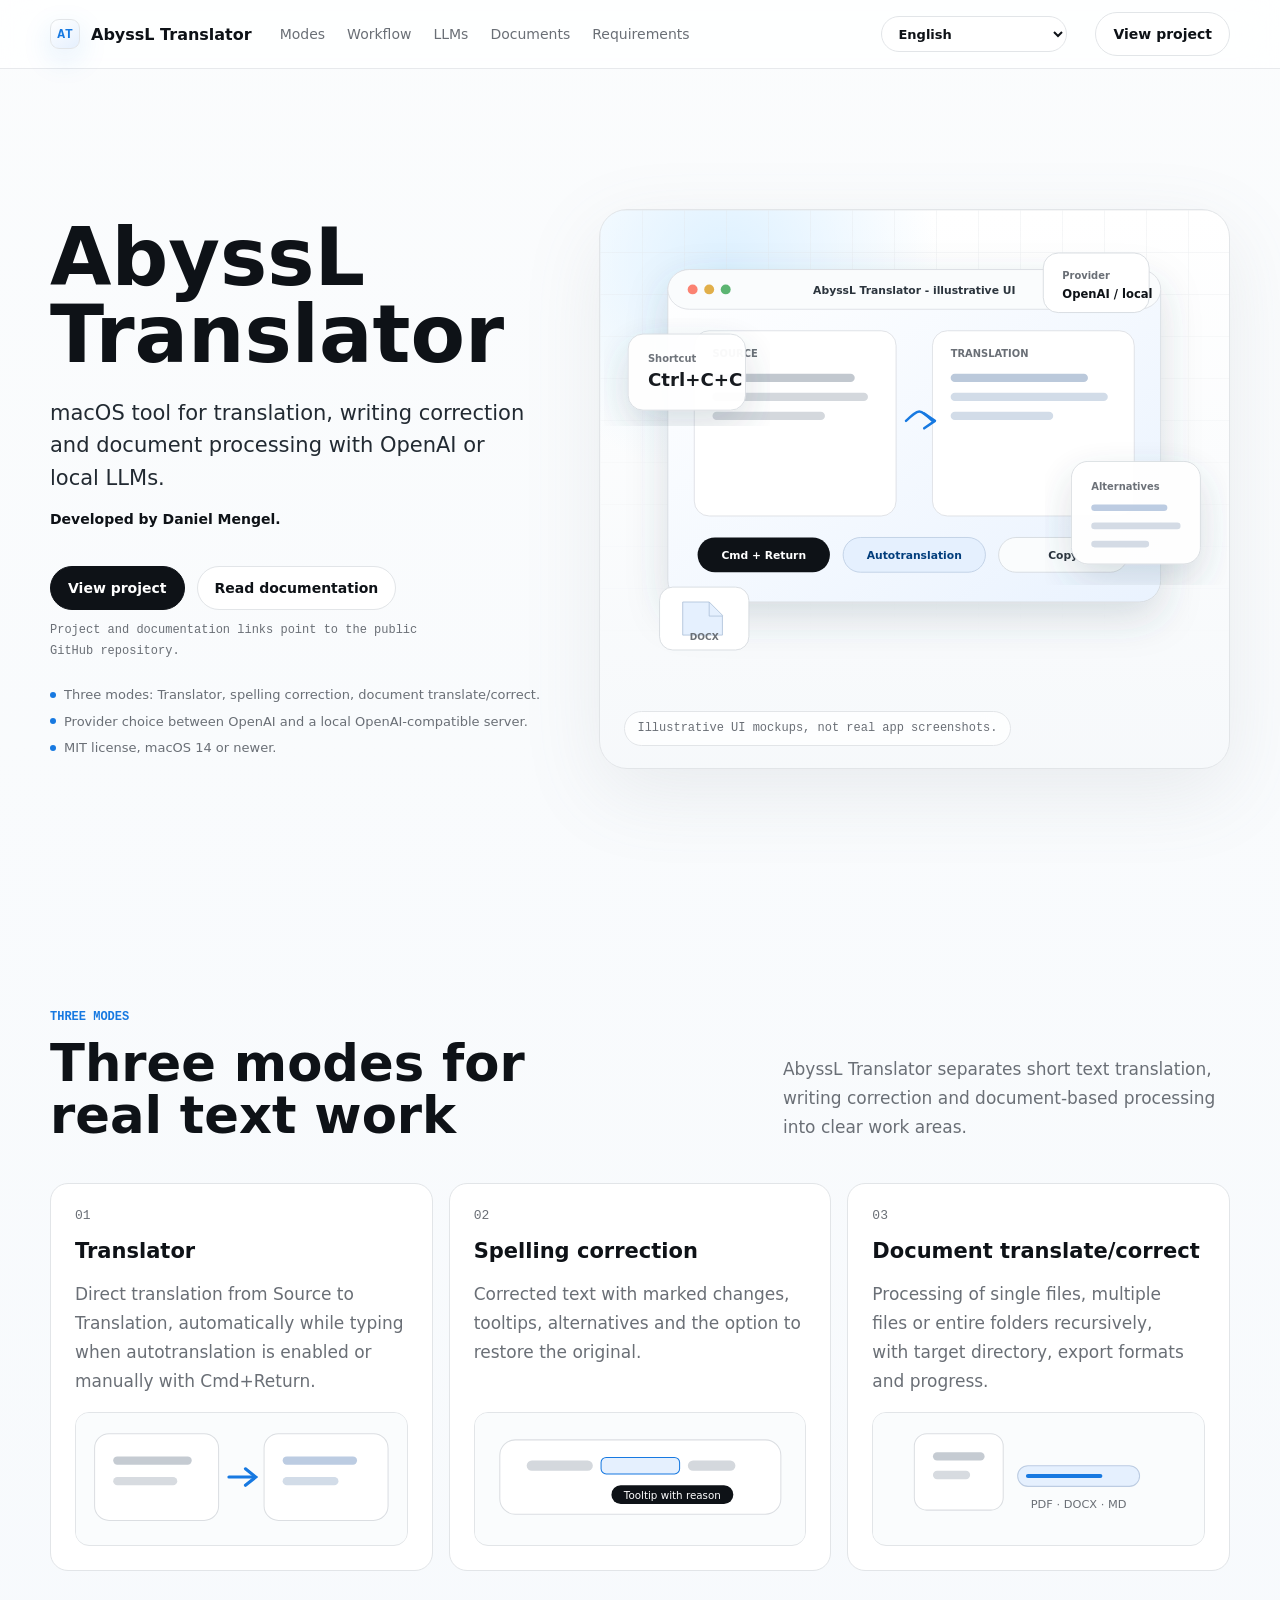
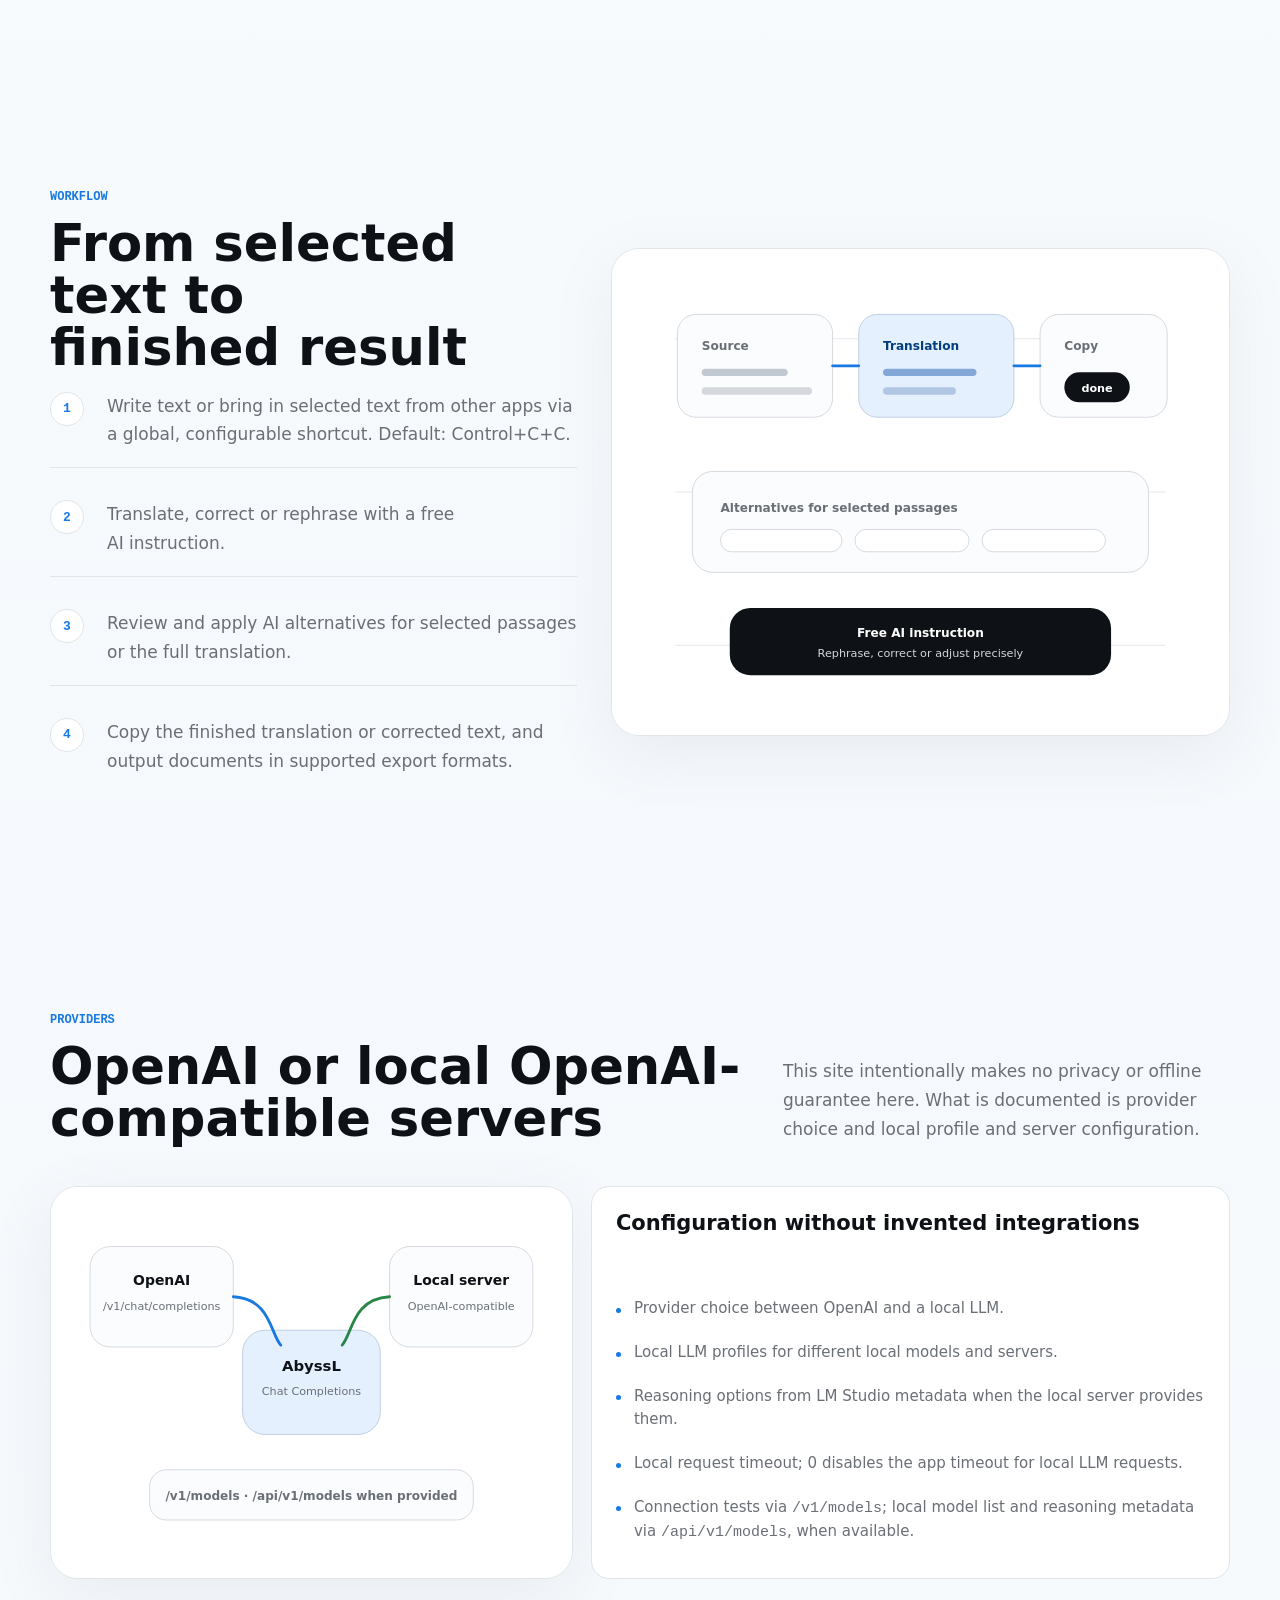
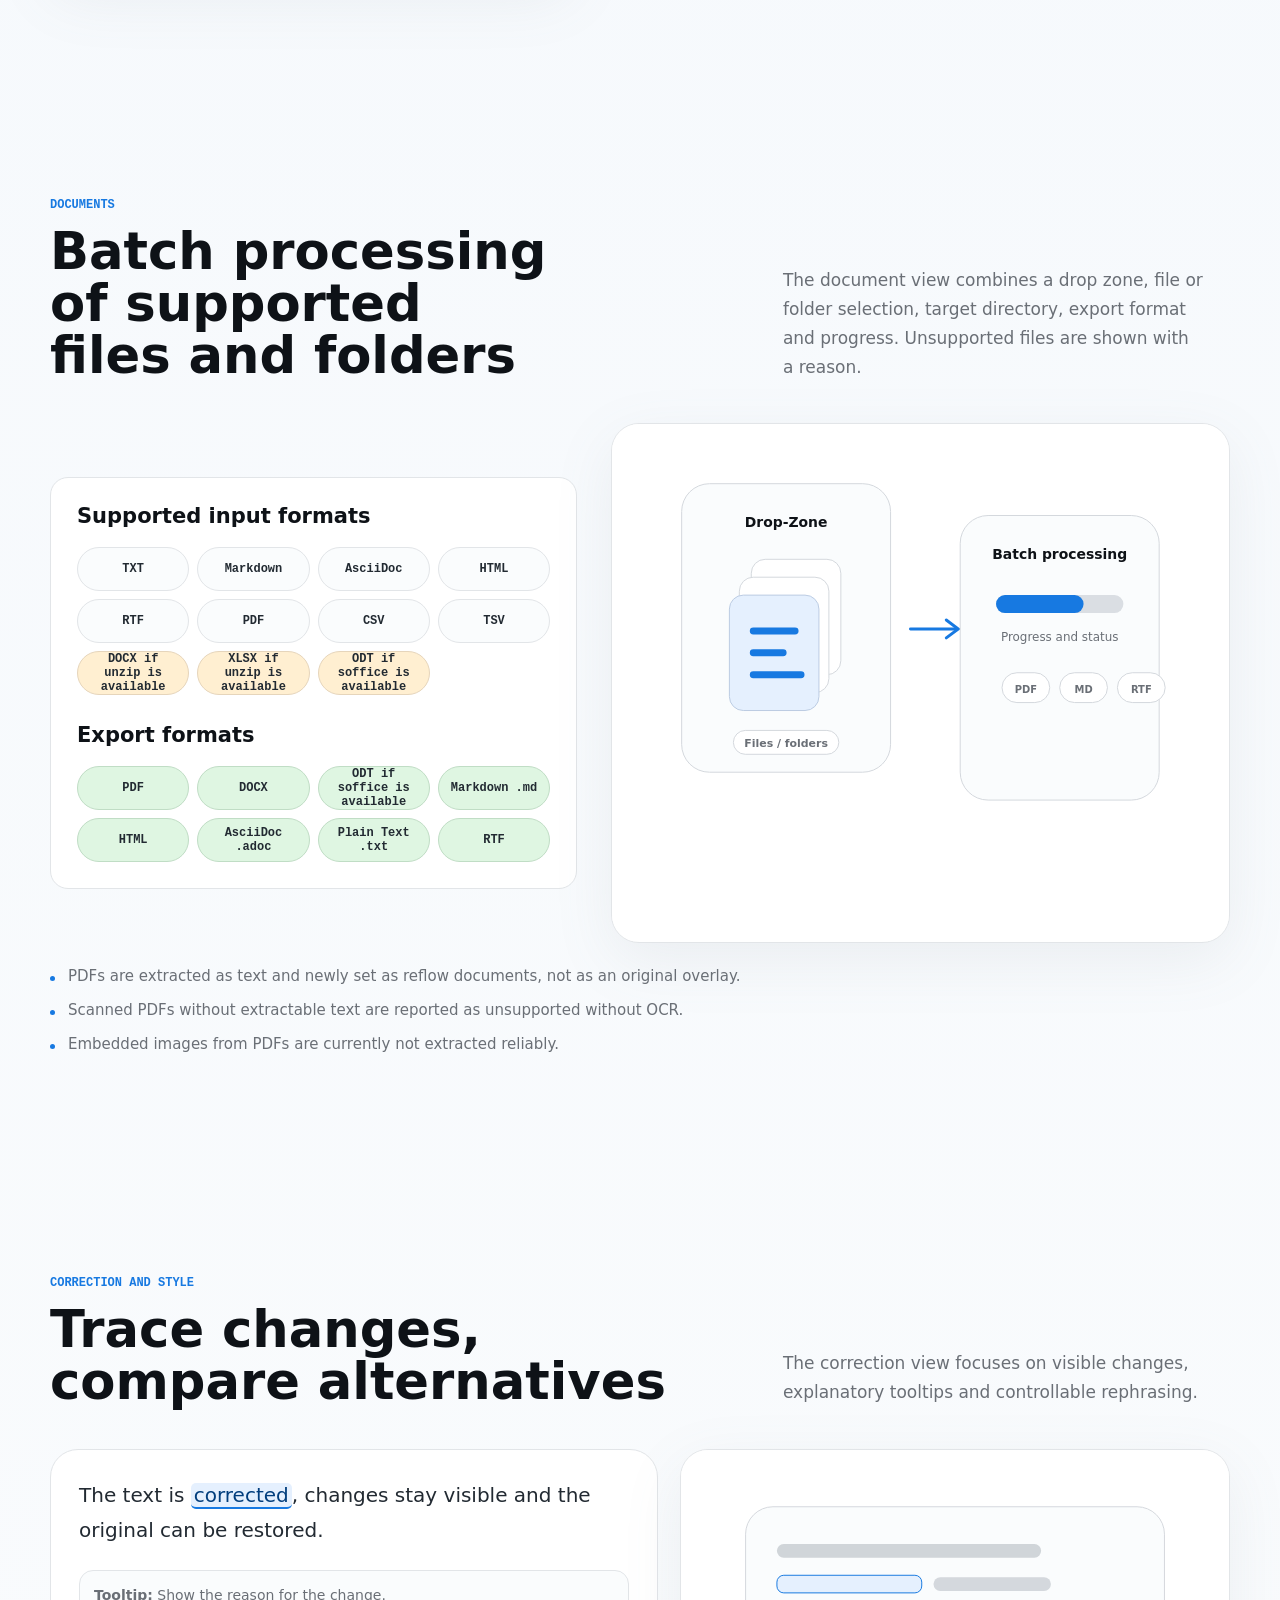
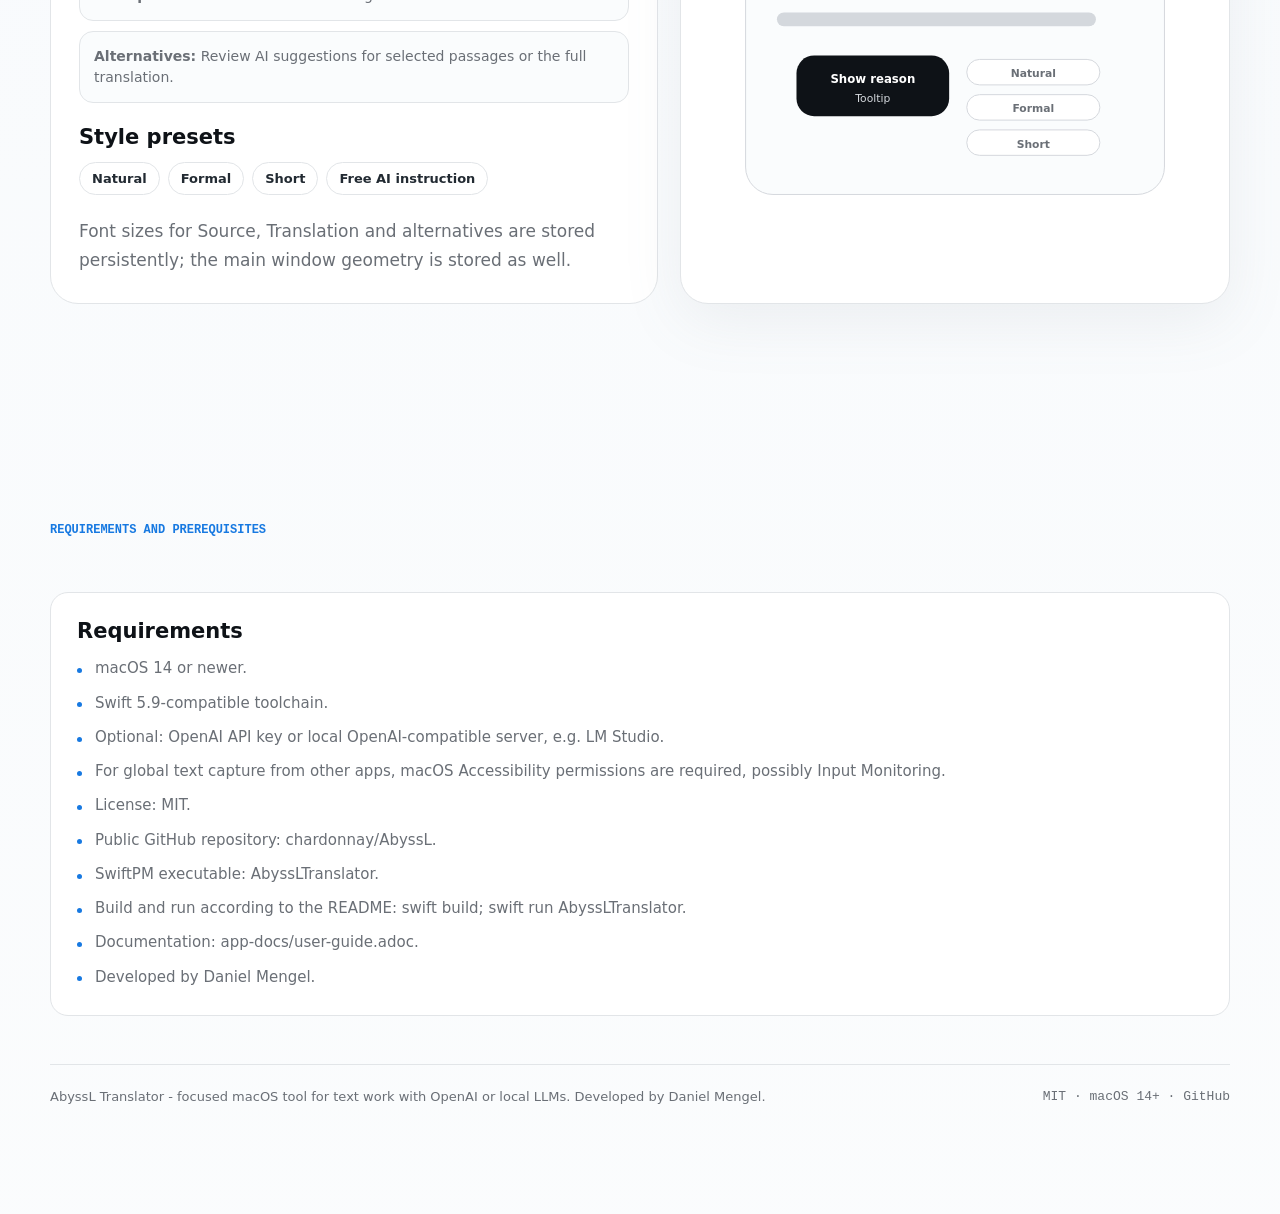
==== docs/index.html @ 4aebb63c "Move landing page to docs" ====
<!doctype html><html lang="de"><head><script data-od-sandbox-shim>(function(){
  function makeStore(){
    var data = {};
    var api = {
      getItem: function(k){ return Object.prototype.hasOwnProperty.call(data, k) ? data[k] : null; },
      setItem: function(k, v){ data[k] = String(v); },
      removeItem: function(k){ delete data[k]; },
      clear: function(){ data = {}; },
      key: function(i){ return Object.keys(data)[i] || null; }
    };
    Object.defineProperty(api, 'length', { get: function(){ return Object.keys(data).length; } });
    return api;
  }
  function tryShim(name){
    var works = false;
    try { works = !!window[name] && typeof window[name].getItem === 'function'; void window[name].length; }
    catch (_) { works = false; }
    if (works) return;
    try { Object.defineProperty(window, name, { configurable: true, value: makeStore() }); }
    catch (_) { try { window[name] = makeStore(); } catch (__) {} }
  }
  tryShim('localStorage');
  tryShim('sessionStorage');
})();</script><meta charset="utf-8"><meta name="viewport" content="width=device-width, initial-scale=1"><title>AbyssL Translator - macOS-Werkzeug für Übersetzung und Textarbeit</title><meta name="description" content="AbyssL Translator ist eine macOS-Anwendung für Übersetzung, Schreibkorrektur und dokumentbasierte Verarbeitung mit OpenAI oder lokalen OpenAI-kompatiblen Servern."><style>:root{--bg:oklch(99% 0.002 240);--surface:oklch(100% 0 0);--fg:oklch(18% 0.012 250);--muted:oklch(54% 0.012 250);--border:oklch(92% 0.005 250);--accent:oklch(58% 0.18 255);--font-display:-apple-system,BlinkMacSystemFont,'SF Pro Display',system-ui,sans-serif;--font-body:-apple-system,BlinkMacSystemFont,'SF Pro Text',system-ui,sans-serif;--font-mono:"SFMono-Regular",ui-monospace,Menlo,Consolas,monospace;--ink-2:oklch(28% 0.018 250);--soft-blue:oklch(95% 0.022 255);--soft-green:oklch(95% 0.035 150);--green:oklch(55% 0.13 150);--soft-amber:oklch(96% 0.045 80);--amber:oklch(66% 0.12 72);--shadow:0 24px 80px oklch(58% 0.02 250 / 0.12);--radius-lg:28px;--radius-md:18px;--radius-sm:12px;--page:min(1180px,calc(100vw - 48px))}*{box-sizing:border-box}html{scroll-behavior:smooth}body{margin:0;background:linear-gradient(180deg,oklch(99% 0.002 240) 0%,oklch(98% 0.006 250) 42%,var(--bg) 100%);color:var(--fg);font-family:var(--font-body);-webkit-font-smoothing:antialiased;text-rendering:optimizeLegibility}a{color:inherit;text-decoration:none}.site-header{position:sticky;top:0;z-index:20;border-bottom:1px solid oklch(92% 0.005 250 / .82);background:oklch(100% 0 0 / .78);backdrop-filter:blur(18px)}.nav{width:var(--page);min-height:68px;margin:0 auto;display:flex;align-items:center;justify-content:space-between;gap:28px}.brand{display:inline-flex;align-items:center;gap:11px;font-weight:700;letter-spacing:0;white-space:nowrap}.brand-mark{inline-size:30px;block-size:30px;border:1px solid var(--border);border-radius:9px;display:grid;place-items:center;background:linear-gradient(145deg,var(--surface),var(--soft-blue));color:var(--accent);font-family:var(--font-mono);font-size:13px;box-shadow:0 10px 30px oklch(58% 0.18 255 / .13)}.nav-links{display:flex;align-items:center;gap:22px;color:var(--muted);font-size:14px}.nav-links a:hover{color:var(--fg)}.language-field{display:inline-flex;align-items:center;gap:8px;margin-inline-start:auto}.language-select{min-height:36px;border:1px solid var(--border);border-radius:999px;background:var(--surface);color:var(--fg);font:650 13px/1 var(--font-body);padding:0 34px 0 12px;appearance:auto}.language-select:focus-visible{outline:2px solid var(--accent);outline-offset:2px}.sr-only{position:absolute;inline-size:1px;block-size:1px;padding:0;margin:-1px;overflow:hidden;clip:rect(0,0,0,0);white-space:nowrap;border:0}.button{display:inline-flex;align-items:center;justify-content:center;min-height:44px;padding:0 17px;border-radius:999px;border:1px solid var(--border);background:var(--surface);color:var(--fg);font-size:14px;font-weight:650;line-height:1;white-space:nowrap;transition:transform 180ms ease,border-color 180ms ease,box-shadow 180ms ease}.button:hover{transform:translateY(-1px);border-color:oklch(82% 0.025 255);box-shadow:0 12px 34px oklch(58% 0.03 250 / .12)}.button.primary{background:var(--fg);border-color:var(--fg);color:#fff}.todo-note{font-family:var(--font-mono);color:var(--muted);font-size:12px;margin-top:10px}main{overflow:hidden}.section{width:var(--page);margin:0 auto;padding:110px 0}.hero{display:grid;grid-template-columns:.9fr 1.15fr;gap:56px;align-items:center;min-height:calc(100vh - 68px);padding:82px 0 74px}.hero-copy{max-width:560px}h1,h2,h3{font-family:var(--font-display);margin:0;letter-spacing:0;text-wrap:balance}h1{font-size:clamp(54px,6.2vw,92px);line-height:.96;font-weight:760}h2{font-size:clamp(34px,4vw,58px);line-height:1.02;font-weight:730}h3{font-size:21px;line-height:1.18;font-weight:720}p{margin:0;color:var(--muted);font-size:17px;line-height:1.7;text-wrap:pretty}.lead{margin-top:24px;font-size:21px;line-height:1.55;color:var(--ink-2);max-width:640px}.developer-line{margin-top:14px;color:var(--fg);font-size:14px;font-weight:650}.hero-actions{margin-top:34px;display:flex;flex-wrap:wrap;gap:12px}.trust-line{margin-top:24px;display:grid;gap:7px;color:var(--muted);font-size:13px;line-height:1.5}.trust-line span{display:inline-flex;align-items:center;gap:8px}.dot{inline-size:6px;block-size:6px;border-radius:99px;background:var(--accent)}.visual-shell{position:relative;border:1px solid var(--border);border-radius:var(--radius-lg);background:radial-gradient(circle at 20% 10%,oklch(95% 0.04 255),transparent 30%),linear-gradient(180deg,var(--surface),oklch(98% 0.004 245));box-shadow:var(--shadow);overflow:hidden;min-height:560px}.visual-shell::before{content:"";position:absolute;inset:0;background-image:linear-gradient(oklch(92% 0.005 250 / .62) 1px,transparent 1px),linear-gradient(90deg,oklch(92% 0.005 250 / .62) 1px,transparent 1px);background-size:42px 42px;mask-image:linear-gradient(180deg,#000 0%,transparent 78%);opacity:.55}.hero-svg,.section-svg{position:relative;display:block;inline-size:100%;block-size:auto}.visual-caption{position:absolute;inset-inline-start:24px;inset-block-end:22px;max-width:calc(100% - 48px);color:var(--muted);font-family:var(--font-mono);font-size:12px;line-height:1.45;background:oklch(100% 0 0 / .78);border:1px solid var(--border);border-radius:999px;padding:8px 12px;backdrop-filter:blur(12px)}.section-head{display:grid;grid-template-columns:minmax(0,.85fr) minmax(280px,.55fr);gap:42px;align-items:end;margin-bottom:42px}.eyebrow{display:block;margin-bottom:14px;color:var(--accent);font-family:var(--font-mono);font-size:12px;line-height:1;font-weight:700;letter-spacing:0;text-transform:uppercase}.mode-grid{display:grid;grid-template-columns:repeat(3,minmax(0,1fr));gap:16px}.mode-card,.info-card,.format-panel,.transparency-card{border:1px solid var(--border);border-radius:var(--radius-md);background:var(--surface)}.mode-card{padding:24px;min-height:300px;display:grid;grid-template-rows:auto auto 1fr;gap:16px}.mode-index{color:var(--muted);font-family:var(--font-mono);font-size:13px}.mini-visual{align-self:end;border:1px solid var(--border);border-radius:14px;background:oklch(99% 0.002 240);min-height:122px;overflow:hidden}.split{display:grid;grid-template-columns:minmax(0,.92fr) minmax(0,1.08fr);gap:34px;align-items:center}.workflow-list{display:grid;gap:14px}.workflow-step{display:grid;grid-template-columns:42px minmax(0,1fr);gap:15px;align-items:start;padding:18px 0;border-bottom:1px solid var(--border)}.workflow-step:last-child{border-bottom:0}.step-number{inline-size:34px;block-size:34px;display:grid;place-items:center;border-radius:50%;border:1px solid var(--border);color:var(--accent);font-family:var(--font-mono);font-size:13px;font-weight:700;background:var(--surface)}.diagram-frame{border:1px solid var(--border);border-radius:var(--radius-lg);background:var(--surface);box-shadow:0 18px 60px oklch(58% 0.02 250 / .1);overflow:hidden}.llm-grid{display:grid;grid-template-columns:minmax(0,.9fr) minmax(0,1.1fr);gap:18px;align-items:stretch}.info-card{padding:24px;display:grid;gap:13px}.info-card ul,.requirements-list,.format-notes{margin:0;padding:0;list-style:none;display:grid;gap:11px;color:var(--muted);font-size:15px;line-height:1.55}.info-card li,.requirements-list li,.format-notes li{position:relative;padding-inline-start:18px}.info-card li::before,.requirements-list li::before,.format-notes li::before{content:"";position:absolute;inset-inline-start:0;inset-block-start:.72em;inline-size:5px;block-size:5px;border-radius:99px;background:var(--accent)}.format-panel{padding:26px}.format-matrix{display:grid;grid-template-columns:repeat(4,minmax(0,1fr));gap:8px;margin-top:18px}.format-chip{min-height:44px;display:flex;align-items:center;justify-content:center;border:1px solid var(--border);border-radius:999px;background:oklch(99% 0.002 240);color:var(--ink-2);font-family:var(--font-mono);font-size:12px;font-weight:650;text-align:center;padding:0 10px}.format-chip.conditional{background:var(--soft-amber);border-color:oklch(88% 0.04 80)}.format-chip.export{background:var(--soft-green);border-color:oklch(87% 0.045 150)}.correction-layout{display:grid;grid-template-columns:minmax(0,1.05fr) minmax(0,.95fr);gap:22px;align-items:stretch}.correction-panel{border:1px solid var(--border);border-radius:var(--radius-lg);background:var(--surface);padding:28px;display:grid;gap:22px}.marked-copy{font-size:20px;line-height:1.75;color:var(--ink-2)}.mark-change{color:oklch(37% 0.12 255);background:var(--soft-blue);border-bottom:2px solid var(--accent);border-radius:5px;padding:0 3px}.tooltip-row{display:grid;gap:10px}.tooltip{border:1px solid var(--border);border-radius:14px;padding:14px;background:oklch(99% 0.002 240);color:var(--muted);font-size:14px;line-height:1.5}.style-row{display:flex;flex-wrap:wrap;gap:8px}.style-pill{border:1px solid var(--border);border-radius:999px;padding:8px 12px;color:var(--ink-2);background:var(--surface);font-size:13px;font-weight:650}.requirements{display:grid;grid-template-columns:minmax(0,1fr);gap:22px}.transparency-card{padding:26px}.transparency-card h3{margin-bottom:14px}.fineprint{margin-top:48px;padding-top:24px;border-top:1px solid var(--border);display:grid;grid-template-columns:1fr auto;gap:22px;align-items:center;color:var(--muted);font-size:13px}.validation{margin-top:42px;border:1px solid var(--border);border-radius:var(--radius-lg);background:var(--surface);padding:28px}.validation h3{margin-bottom:18px}.validation-grid{display:grid;grid-template-columns:repeat(2,minmax(0,1fr));gap:20px}.validation h4{margin:0 0 8px;font-size:14px;line-height:1.2}.validation p,.validation li{font-size:14px;line-height:1.58}.validation ul{margin:0;padding-inline-start:18px;color:var(--muted)}svg text{font-family:var(--font-body)}.mono{font-family:var(--font-mono);font-variant-numeric:tabular-nums}@media(max-width:980px){:root{--page:min(100vw - 32px,760px)}.nav-links{display:none}.hero,.section-head,.split,.llm-grid,.correction-layout,.requirements,.validation-grid{grid-template-columns:1fr}.hero{min-height:auto;padding-top:56px}.mode-grid{grid-template-columns:1fr}.section{padding:78px 0}.visual-shell{min-height:420px}}@media(max-width:620px){:root{--page:min(100vw - 24px,520px)}h1{font-size:clamp(46px,14vw,64px)}.lead{font-size:18px}.hero-actions,.fineprint{display:grid;grid-template-columns:1fr}.button{width:100%}.format-matrix{grid-template-columns:repeat(2,minmax(0,1fr))}.visual-caption{position:relative;inset:auto;margin:0 16px 16px;border-radius:14px}}@media(prefers-reduced-motion:reduce){*,*::before,*::after{scroll-behavior:auto!important;transition-duration:.001ms!important;animation-duration:.001ms!important}}</style></head><body><header class="site-header"><nav class="nav" aria-label="Hauptnavigation"><a class="brand" href="#top" aria-label="AbyssL Translator Start"><span class="brand-mark">AT</span><span>AbyssL Translator</span></a><div class="nav-links"><a href="#modi">Modi</a><a href="#workflow">Workflow</a><a href="#llms">LLMs</a><a href="#dokumente">Dokumente</a><a href="#transparenz">Anforderungen</a></div><div class="language-field"><label class="sr-only" for="languageSelect">Sprache</label><select class="language-select" id="languageSelect" aria-label="Sprache auswählen"><option value="en">English</option><option value="de">Deutsch</option><option value="fr">Français</option><option value="es">Español</option><option value="pt">Português</option><option value="it">Italiano</option><option value="nl">Nederlands</option><option value="hbs">Serbo-Kroatisch</option></select></div><a class="button" href="https://github.com/chardonnay/AbyssL" target="_blank" rel="noopener noreferrer">Projekt ansehen</a></nav></header><main id="top"><section class="section hero" data-od-id="hero"><div class="hero-copy"><h1>AbyssL Translator</h1><p class="lead">macOS-Werkzeug für Übersetzung, Schreibkorrektur und Dokumentverarbeitung mit OpenAI oder lokalen LLMs.</p><p class="developer-line">Entwickelt von Daniel Mengel.</p><div class="hero-actions" id="platzhalter"><a class="button primary" href="https://github.com/chardonnay/AbyssL" target="_blank" rel="noopener noreferrer" aria-label="GitHub-Projekt öffnen">Projekt ansehen</a><a class="button" href="https://github.com/chardonnay/AbyssL/blob/main/app-docs/user-guide.adoc" target="_blank" rel="noopener noreferrer" aria-label="User Guide auf GitHub öffnen">Dokumentation lesen</a></div><p class="todo-note">Projekt- und Dokumentationslinks führen auf das öffentliche GitHub-Repository.</p><div class="trust-line" aria-label="Kurzprofil"><span><i class="dot" aria-hidden="true"></i> Drei Modi: Übersetzer, Rechtschreibkorrektur, Dokument Übersetzen/Korrigieren.</span><span><i class="dot" aria-hidden="true"></i> Anbieterwahl zwischen OpenAI und lokalem OpenAI-kompatiblem Server.</span><span><i class="dot" aria-hidden="true"></i> MIT-Lizenz, macOS 14 oder neuer.</span></div></div><div class="visual-shell" aria-label="Illustrative macOS-App-Oberfläche, kein echter Screenshot"><svg class="hero-svg" viewBox="0 0 760 590" role="img" aria-labelledby="heroSvgTitle heroSvgDesc"><title id="heroSvgTitle">Illustratives App-Mockup für AbyssL Translator</title><desc id="heroSvgDesc">Eine helle macOS-artige Oberfläche zeigt Source und Translation, Alternativen und Dokumentelemente als Illustration.</desc><defs><linearGradient id="panelGlow" x1="0" x2="1" y1="0" y2="1"><stop offset="0" stop-color="oklch(100% 0 0)"/><stop offset="1" stop-color="oklch(96% 0.018 255)"/></linearGradient><filter id="softShadow" x="-20%" y="-20%" width="140%" height="140%"><feDropShadow dx="0" dy="18" stdDeviation="24" flood-color="oklch(42% 0.04 250)" flood-opacity="0.18"/></filter></defs><rect x="82" y="72" width="596" height="402" rx="26" fill="url(#panelGlow)" stroke="oklch(88% 0.008 250)" filter="url(#softShadow)"/><rect x="82" y="72" width="596" height="48" rx="26" fill="oklch(99% 0.002 240)" stroke="oklch(90% 0.006 250)"/><circle cx="112" cy="96" r="6" fill="oklch(74% 0.15 29)"/><circle cx="132" cy="96" r="6" fill="oklch(78% 0.13 82)"/><circle cx="152" cy="96" r="6" fill="oklch(70% 0.13 150)"/><text x="380" y="101" text-anchor="middle" font-size="13" font-weight="700" fill="oklch(32% 0.02 250)">AbyssL Translator - illustrative UI</text><rect x="114" y="146" width="244" height="224" rx="18" fill="oklch(100% 0 0)" stroke="oklch(90% 0.006 250)"/><rect x="402" y="146" width="244" height="224" rx="18" fill="oklch(100% 0 0)" stroke="oklch(90% 0.006 250)"/><text x="136" y="178" font-size="12" font-weight="700" fill="oklch(54% 0.012 250)">SOURCE</text><text x="424" y="178" font-size="12" font-weight="700" fill="oklch(54% 0.012 250)">TRANSLATION</text><rect x="136" y="198" width="172" height="10" rx="5" fill="oklch(83% 0.012 250)"/><rect x="136" y="221" width="188" height="10" rx="5" fill="oklch(88% 0.008 250)"/><rect x="136" y="244" width="136" height="10" rx="5" fill="oklch(88% 0.008 250)"/><rect x="424" y="198" width="166" height="10" rx="5" fill="oklch(83% 0.03 255)"/><rect x="424" y="221" width="190" height="10" rx="5" fill="oklch(89% 0.02 255)"/><rect x="424" y="244" width="124" height="10" rx="5" fill="oklch(89% 0.02 255)"/><path d="M370 255 C386 240 386 240 402 255" fill="none" stroke="oklch(58% 0.18 255)" stroke-width="3" stroke-linecap="round"/><path d="M392 246 L405 255 L392 264" fill="none" stroke="oklch(58% 0.18 255)" stroke-width="3" stroke-linecap="round" stroke-linejoin="round"/><rect x="118" y="396" width="160" height="42" rx="21" fill="oklch(18% 0.012 250)"/><text x="198" y="422" text-anchor="middle" font-size="13" font-weight="700" fill="white">Cmd + Return</text><rect x="294" y="396" width="172" height="42" rx="21" fill="oklch(95% 0.022 255)" stroke="oklch(84% 0.035 255)"/><text x="380" y="422" text-anchor="middle" font-size="13" font-weight="700" fill="oklch(37% 0.12 255)">Autotranslation</text><rect x="482" y="396" width="156" height="42" rx="21" fill="oklch(99% 0.002 240)" stroke="oklch(88% 0.008 250)"/><text x="560" y="422" text-anchor="middle" font-size="13" font-weight="700" fill="oklch(32% 0.02 250)">Copy</text><g opacity=".96"><rect x="34" y="150" width="142" height="92" rx="18" fill="oklch(100% 0 0)" stroke="oklch(88% 0.008 250)" filter="url(#softShadow)"/><text x="58" y="184" font-size="12" font-weight="700" fill="oklch(54% 0.012 250)">Shortcut</text><text x="58" y="213" font-size="22" font-weight="760" fill="oklch(18% 0.012 250)">Ctrl+C+C</text></g><g opacity=".98"><rect x="570" y="304" width="156" height="124" rx="20" fill="oklch(100% 0 0)" stroke="oklch(88% 0.008 250)" filter="url(#softShadow)"/><text x="594" y="338" font-size="12" font-weight="700" fill="oklch(54% 0.012 250)">Alternativen</text><rect x="594" y="356" width="92" height="8" rx="4" fill="oklch(84% 0.035 255)"/><rect x="594" y="378" width="108" height="8" rx="4" fill="oklch(89% 0.016 255)"/><rect x="594" y="400" width="70" height="8" rx="4" fill="oklch(89% 0.016 255)"/></g><g transform="translate(72 456)"><rect x="0" y="0" width="108" height="76" rx="16" fill="oklch(100% 0 0)" stroke="oklch(88% 0.008 250)"/><path d="M28 18 h32 l16 16 v24 h-48 z" fill="oklch(95% 0.022 255)" stroke="oklch(80% 0.04 255)"/><path d="M60 18 v17 h16" fill="none" stroke="oklch(80% 0.04 255)"/><text x="54" y="64" text-anchor="middle" font-size="11" font-weight="700" fill="oklch(54% 0.012 250)">DOCX</text></g><g transform="translate(536 52)"><rect x="0" y="0" width="128" height="72" rx="18" fill="oklch(100% 0 0)" stroke="oklch(88% 0.008 250)"/><text x="23" y="31" font-size="12" font-weight="700" fill="oklch(54% 0.012 250)">Provider</text><text x="23" y="54" font-size="14" font-weight="760" fill="oklch(18% 0.012 250)">OpenAI / lokal</text></g></svg><div class="visual-caption">Illustrative UI-Mockups, keine echten App-Screenshots.</div></div></section><section class="section" id="modi" data-od-id="modes"><div class="section-head"><div><span class="eyebrow">Drei Modi</span><h2>Drei Modi für echte Textarbeit</h2></div><p>AbyssL Translator trennt kurze Textübersetzung, Schreibkorrektur und dokumentbasierte Verarbeitung in klare Arbeitsbereiche.</p></div><div class="mode-grid"><article class="mode-card"><span class="mode-index">01</span><h3>Übersetzer</h3><p>Direkte Übersetzung von Source zu Translation, automatisch beim Tippen wenn Autotranslation aktiviert ist oder manuell mit Cmd+Return.</p><div class="mini-visual" aria-hidden="true"><svg viewBox="0 0 320 124"><rect width="320" height="124" fill="oklch(99% 0.002 240)"/><rect x="18" y="20" width="120" height="84" rx="14" fill="white" stroke="oklch(90% 0.006 250)"/><rect x="182" y="20" width="120" height="84" rx="14" fill="white" stroke="oklch(90% 0.006 250)"/><path d="M148 62 H172" stroke="oklch(58% 0.18 255)" stroke-width="3" stroke-linecap="round"/><path d="M164 54 L174 62 L164 70" fill="none" stroke="oklch(58% 0.18 255)" stroke-width="3" stroke-linecap="round"/><rect x="36" y="42" width="76" height="8" rx="4" fill="oklch(84% 0.012 250)"/><rect x="36" y="62" width="62" height="8" rx="4" fill="oklch(89% 0.008 250)"/><rect x="200" y="42" width="72" height="8" rx="4" fill="oklch(84% 0.035 255)"/><rect x="200" y="62" width="54" height="8" rx="4" fill="oklch(89% 0.02 255)"/></svg></div></article><article class="mode-card"><span class="mode-index">02</span><h3>Rechtschreibkorrektur</h3><p>Korrigierter Text mit markierten Änderungen, Tooltips, Alternativen und der Möglichkeit, das Original wiederherzustellen.</p><div class="mini-visual" aria-hidden="true"><svg viewBox="0 0 320 124"><rect width="320" height="124" fill="oklch(99% 0.002 240)"/><rect x="24" y="26" width="272" height="72" rx="15" fill="white" stroke="oklch(90% 0.006 250)"/><rect x="50" y="46" width="64" height="10" rx="5" fill="oklch(88% 0.008 250)"/><rect x="122" y="43" width="76" height="16" rx="5" fill="oklch(95% 0.022 255)" stroke="oklch(58% 0.18 255)"/><rect x="206" y="46" width="46" height="10" rx="5" fill="oklch(88% 0.008 250)"/><rect x="132" y="70" width="118" height="18" rx="9" fill="oklch(18% 0.012 250)"/><text x="191" y="83" text-anchor="middle" font-size="10" fill="white">Tooltip mit Grund</text></svg></div></article><article class="mode-card"><span class="mode-index">03</span><h3>Dokument Übersetzen/Korrigieren</h3><p>Verarbeitung einzelner Dateien, mehrerer Dateien oder ganzer Ordner rekursiv, mit Zielverzeichnis, Exportformaten und Fortschritt.</p><div class="mini-visual" aria-hidden="true"><svg viewBox="0 0 320 124"><rect width="320" height="124" fill="oklch(99% 0.002 240)"/><rect x="40" y="20" width="86" height="74" rx="12" fill="white" stroke="oklch(90% 0.006 250)"/><rect x="58" y="38" width="50" height="8" rx="4" fill="oklch(84% 0.012 250)"/><rect x="58" y="56" width="36" height="8" rx="4" fill="oklch(89% 0.008 250)"/><rect x="140" y="51" width="118" height="20" rx="10" fill="oklch(95% 0.022 255)" stroke="oklch(84% 0.035 255)"/><rect x="148" y="59" width="74" height="4" rx="2" fill="oklch(58% 0.18 255)"/><text x="199" y="92" text-anchor="middle" font-size="11" fill="oklch(54% 0.012 250)">PDF · DOCX · MD</text></svg></div></article></div></section><section class="section split" id="workflow" data-od-id="workflow"><div><span class="eyebrow">Workflow</span><h2>Von markiertem Text bis fertigem Ergebnis</h2><div class="workflow-list" aria-label="Workflow-Schritte"><div class="workflow-step"><span class="step-number">1</span><p>Text schreiben oder markierten Text aus anderen Apps per globalem, konfigurierbarem Shortcut übernehmen. Standard: Control+C+C.</p></div><div class="workflow-step"><span class="step-number">2</span><p>Übersetzen, korrigieren oder mit freier KI-Anweisung umformulieren.</p></div><div class="workflow-step"><span class="step-number">3</span><p>KI-Alternativen für markierte Textstellen oder die ganze Übersetzung prüfen und übernehmen.</p></div><div class="workflow-step"><span class="step-number">4</span><p>Fertige Übersetzung oder korrigierten Text kopieren, Dokumente in unterstützte Exportformate ausgeben.</p></div></div></div><div class="diagram-frame"><svg class="section-svg" viewBox="0 0 660 520" role="img" aria-labelledby="workflowTitle"><title id="workflowTitle">Workflow-Grafik von Source zu Translation und Alternativen</title><rect width="660" height="520" fill="oklch(100% 0 0)"/><path d="M68 96 H592" stroke="oklch(92% 0.005 250)" stroke-width="1"/><path d="M68 260 H592" stroke="oklch(92% 0.005 250)" stroke-width="1"/><path d="M68 424 H592" stroke="oklch(92% 0.005 250)" stroke-width="1"/><g><rect x="70" y="70" width="166" height="110" rx="20" fill="oklch(99% 0.002 240)" stroke="oklch(88% 0.008 250)"/><text x="96" y="108" font-size="13" font-weight="700" fill="oklch(54% 0.012 250)">Source</text><rect x="96" y="128" width="92" height="8" rx="4" fill="oklch(83% 0.012 250)"/><rect x="96" y="148" width="118" height="8" rx="4" fill="oklch(88% 0.008 250)"/></g><g><rect x="264" y="70" width="166" height="110" rx="20" fill="oklch(95% 0.022 255)" stroke="oklch(84% 0.035 255)"/><text x="290" y="108" font-size="13" font-weight="700" fill="oklch(37% 0.12 255)">Translation</text><rect x="290" y="128" width="100" height="8" rx="4" fill="oklch(72% 0.08 255)"/><rect x="290" y="148" width="78" height="8" rx="4" fill="oklch(82% 0.045 255)"/></g><g><rect x="458" y="70" width="136" height="110" rx="20" fill="oklch(99% 0.002 240)" stroke="oklch(88% 0.008 250)"/><text x="484" y="108" font-size="13" font-weight="700" fill="oklch(54% 0.012 250)">Copy</text><rect x="484" y="132" width="70" height="32" rx="16" fill="oklch(18% 0.012 250)"/><text x="519" y="153" text-anchor="middle" font-size="12" font-weight="700" fill="white">fertig</text></g><path d="M236 125 H264" stroke="oklch(58% 0.18 255)" stroke-width="3" stroke-linecap="round"/><path d="M430 125 H458" stroke="oklch(58% 0.18 255)" stroke-width="3" stroke-linecap="round"/><g transform="translate(86 238)"><rect width="488" height="108" rx="22" fill="oklch(99% 0.002 240)" stroke="oklch(88% 0.008 250)"/><text x="30" y="43" font-size="13" font-weight="700" fill="oklch(54% 0.012 250)">Alternativen für markierte Textstellen</text><rect x="30" y="62" width="130" height="24" rx="12" fill="white" stroke="oklch(88% 0.008 250)"/><rect x="174" y="62" width="122" height="24" rx="12" fill="white" stroke="oklch(88% 0.008 250)"/><rect x="310" y="62" width="132" height="24" rx="12" fill="white" stroke="oklch(88% 0.008 250)"/></g><g transform="translate(126 384)"><rect width="408" height="72" rx="22" fill="oklch(18% 0.012 250)"/><text x="204" y="31" text-anchor="middle" font-size="13" font-weight="700" fill="white">Freie KI-Anweisung</text><text x="204" y="53" text-anchor="middle" font-size="12" fill="oklch(88% 0.008 250)">Umformulieren, korrigieren oder gezielt anpassen</text></g></svg></div></section><section class="section" id="llms" data-od-id="llm"><div class="section-head"><div><span class="eyebrow">Anbieter</span><h2>OpenAI oder lokale OpenAI-kompatible Server</h2></div><p>Die Website formuliert hier bewusst keine Datenschutz- oder Offline-Garantie. Belegt ist die Anbieterwahl und die lokale Profil- und Serverkonfiguration.</p></div><div class="llm-grid"><div class="diagram-frame"><svg class="section-svg" viewBox="0 0 560 420" role="img" aria-labelledby="llmTitle"><title id="llmTitle">Grafik mit getrennten Wegen zu OpenAI und lokalem Server</title><rect width="560" height="420" fill="oklch(100% 0 0)"/><rect x="206" y="154" width="148" height="112" rx="24" fill="oklch(95% 0.022 255)" stroke="oklch(84% 0.035 255)"/><text x="280" y="198" text-anchor="middle" font-size="16" font-weight="760" fill="oklch(18% 0.012 250)">AbyssL</text><text x="280" y="224" text-anchor="middle" font-size="12" fill="oklch(54% 0.012 250)">Chat Completions</text><rect x="42" y="64" width="154" height="108" rx="22" fill="oklch(99% 0.002 240)" stroke="oklch(88% 0.008 250)"/><text x="119" y="105" text-anchor="middle" font-size="15" font-weight="760" fill="oklch(18% 0.012 250)">OpenAI</text><text x="119" y="132" text-anchor="middle" font-size="12" fill="oklch(54% 0.012 250)">/v1/chat/completions</text><rect x="364" y="64" width="154" height="108" rx="22" fill="oklch(99% 0.002 240)" stroke="oklch(88% 0.008 250)"/><text x="441" y="105" text-anchor="middle" font-size="15" font-weight="760" fill="oklch(18% 0.012 250)">Lokaler Server</text><text x="441" y="132" text-anchor="middle" font-size="12" fill="oklch(54% 0.012 250)">OpenAI-kompatibel</text><path d="M196 118 C236 120 236 158 247 170" fill="none" stroke="oklch(58% 0.18 255)" stroke-width="3" stroke-linecap="round"/><path d="M364 118 C324 120 324 158 313 170" fill="none" stroke="oklch(55% 0.13 150)" stroke-width="3" stroke-linecap="round"/><rect x="106" y="304" width="348" height="54" rx="18" fill="oklch(99% 0.002 240)" stroke="oklch(88% 0.008 250)"/><text x="280" y="337" text-anchor="middle" font-size="13" font-weight="700" fill="oklch(54% 0.012 250)">/v1/models · /api/v1/models wenn bereitgestellt</text></svg></div><div class="info-card"><h3>Konfiguration ohne erfundene Integrationen</h3><ul><li>Anbieterwahl zwischen OpenAI und lokaler LLM.</li><li>Lokale LLM-Profile für unterschiedliche lokale Modelle und Server.</li><li>Reasoning-Optionen aus LM-Studio-Metadaten, wenn der lokale Server diese bereitstellt.</li><li>Lokaler Request-Timeout; 0 deaktiviert den App-Timeout für lokale LLM-Anfragen.</li><li>Verbindungstests über <span class="mono">/v1/models</span>; lokale Modellliste und Reasoning-Metadaten über <span class="mono">/api/v1/models</span>, wenn verfügbar.</li></ul></div></div></section><section class="section" id="dokumente" data-od-id="documents"><div class="section-head"><div><span class="eyebrow">Dokumente</span><h2>Batch-Verarbeitung unterstützter Dateien und Ordner</h2></div><p>Die Dokumentansicht kombiniert Drop-Zone, Datei- oder Ordnerauswahl, Zielverzeichnis, Exportformat und Fortschritt. Unsupported-Dateien werden mit Grund angezeigt.</p></div><div class="split"><div class="format-panel"><h3>Unterstützte Eingabeformate</h3><div class="format-matrix" aria-label="Eingabeformate"><span class="format-chip">TXT</span><span class="format-chip">Markdown</span><span class="format-chip">AsciiDoc</span><span class="format-chip">HTML</span><span class="format-chip">RTF</span><span class="format-chip">PDF</span><span class="format-chip">CSV</span><span class="format-chip">TSV</span><span class="format-chip conditional">DOCX wenn unzip</span><span class="format-chip conditional">XLSX wenn unzip</span><span class="format-chip conditional">ODT wenn soffice</span></div><h3 style="margin-top:28px">Exportformate</h3><div class="format-matrix" aria-label="Exportformate"><span class="format-chip export">PDF</span><span class="format-chip export">DOCX</span><span class="format-chip export">ODT wenn soffice</span><span class="format-chip export">Markdown .md</span><span class="format-chip export">HTML</span><span class="format-chip export">AsciiDoc .adoc</span><span class="format-chip export">Plain Text .txt</span><span class="format-chip export">RTF</span></div></div><div class="diagram-frame"><svg class="section-svg" viewBox="0 0 620 520" role="img" aria-labelledby="docTitle"><title id="docTitle">Dokument-Batch-Grafik mit Datei-Stack und Fortschritt</title><rect width="620" height="520" fill="oklch(100% 0 0)"/><rect x="70" y="60" width="210" height="290" rx="28" fill="oklch(99% 0.002 240)" stroke="oklch(88% 0.008 250)"/><text x="175" y="104" text-anchor="middle" font-size="14" font-weight="760" fill="oklch(18% 0.012 250)">Drop-Zone</text><g transform="translate(118 136)"><rect x="22" y="0" width="90" height="116" rx="14" fill="white" stroke="oklch(88% 0.008 250)"/><rect x="10" y="18" width="90" height="116" rx="14" fill="white" stroke="oklch(88% 0.008 250)"/><rect x="0" y="36" width="90" height="116" rx="14" fill="oklch(95% 0.022 255)" stroke="oklch(84% 0.035 255)"/><path d="M24 72 h42 M24 94 h30 M24 116 h48" stroke="oklch(58% 0.18 255)" stroke-width="7" stroke-linecap="round"/></g><rect x="122" y="308" width="106" height="24" rx="12" fill="white" stroke="oklch(88% 0.008 250)"/><text x="175" y="325" text-anchor="middle" font-size="11" font-weight="700" fill="oklch(54% 0.012 250)">Dateien / Ordner</text><path d="M300 206 H346" stroke="oklch(58% 0.18 255)" stroke-width="3" stroke-linecap="round"/><path d="M336 197 L348 206 L336 215" fill="none" stroke="oklch(58% 0.18 255)" stroke-width="3" stroke-linecap="round"/><rect x="350" y="92" width="200" height="286" rx="28" fill="oklch(99% 0.002 240)" stroke="oklch(88% 0.008 250)"/><text x="450" y="136" text-anchor="middle" font-size="14" font-weight="760" fill="oklch(18% 0.012 250)">Batch-Verarbeitung</text><rect x="386" y="172" width="128" height="18" rx="9" fill="oklch(90% 0.008 250)"/><rect x="386" y="172" width="88" height="18" rx="9" fill="oklch(58% 0.18 255)"/><text x="450" y="218" text-anchor="middle" font-size="12" fill="oklch(54% 0.012 250)">Fortschritt und Status</text><g transform="translate(392 250)"><rect width="48" height="30" rx="15" fill="white" stroke="oklch(88% 0.008 250)"/><rect x="58" width="48" height="30" rx="15" fill="white" stroke="oklch(88% 0.008 250)"/><rect x="116" width="48" height="30" rx="15" fill="white" stroke="oklch(88% 0.008 250)"/><text x="24" y="20" text-anchor="middle" font-size="10" font-weight="700" fill="oklch(54% 0.012 250)">PDF</text><text x="82" y="20" text-anchor="middle" font-size="10" font-weight="700" fill="oklch(54% 0.012 250)">MD</text><text x="140" y="20" text-anchor="middle" font-size="10" font-weight="700" fill="oklch(54% 0.012 250)">RTF</text></g></svg></div></div><ul class="format-notes" style="margin-top:22px"><li>PDFs werden textbasiert extrahiert und als Reflow-Dokument neu gesetzt, nicht als Original-Overlay.</li><li>Gescannte PDFs ohne extrahierbaren Text werden ohne OCR als nicht unterstützt gemeldet.</li><li>Eingebettete Bilder aus PDFs werden aktuell nicht zuverlässig extrahiert.</li></ul></section><section class="section" id="korrektur" data-od-id="correction"><div class="section-head"><div><span class="eyebrow">Korrektur und Stil</span><h2>Änderungen nachvollziehen, Alternativen vergleichen</h2></div><p>Die Korrekturansicht legt den Fokus auf sichtbare Änderungen, erklärende Tooltips und kontrollierbare Umformulierungen.</p></div><div class="correction-layout"><div class="correction-panel"><p class="marked-copy">Der Text wird <span class="mark-change">korrigiert</span>, Änderungen bleiben sichtbar und das Original kann wiederhergestellt werden.</p><div class="tooltip-row"><div class="tooltip"><strong>Tooltip:</strong> Grund für die Änderung anzeigen.</div><div class="tooltip"><strong>Alternativen:</strong> KI-Vorschläge für markierte Textstellen oder die ganze Übersetzung prüfen.</div></div><div><h3>Stilvorgaben</h3><div class="style-row" style="margin-top:12px"><span class="style-pill">Natürlich</span><span class="style-pill">Formell</span><span class="style-pill">Kurz</span><span class="style-pill">Freie KI-Anweisung</span></div></div><p>Schriftgrößen für Source, Translation und Alternativen werden persistent gespeichert; die Hauptfenster-Geometrie ebenfalls.</p></div><div class="diagram-frame"><svg class="section-svg" viewBox="0 0 560 420" role="img" aria-labelledby="styleTitle"><title id="styleTitle">Illustration für Schreibkorrektur und Stilvorgaben</title><rect width="560" height="420" fill="oklch(100% 0 0)"/><rect x="66" y="58" width="428" height="294" rx="28" fill="oklch(99% 0.002 240)" stroke="oklch(88% 0.008 250)"/><rect x="98" y="96" width="270" height="14" rx="7" fill="oklch(87% 0.008 250)"/><rect x="98" y="128" width="148" height="18" rx="7" fill="oklch(95% 0.022 255)" stroke="oklch(58% 0.18 255)"/><rect x="258" y="130" width="120" height="14" rx="7" fill="oklch(88% 0.008 250)"/><rect x="98" y="166" width="326" height="14" rx="7" fill="oklch(88% 0.008 250)"/><rect x="118" y="210" width="156" height="62" rx="18" fill="oklch(18% 0.012 250)"/><text x="196" y="238" text-anchor="middle" font-size="12" font-weight="700" fill="white">Grund anzeigen</text><text x="196" y="258" text-anchor="middle" font-size="11" fill="oklch(88% 0.008 250)">Tooltip</text><rect x="292" y="214" width="136" height="26" rx="13" fill="white" stroke="oklch(88% 0.008 250)"/><text x="360" y="232" text-anchor="middle" font-size="11" font-weight="700" fill="oklch(54% 0.012 250)">Natürlich</text><rect x="292" y="250" width="136" height="26" rx="13" fill="white" stroke="oklch(88% 0.008 250)"/><text x="360" y="268" text-anchor="middle" font-size="11" font-weight="700" fill="oklch(54% 0.012 250)">Formell</text><rect x="292" y="286" width="136" height="26" rx="13" fill="white" stroke="oklch(88% 0.008 250)"/><text x="360" y="304" text-anchor="middle" font-size="11" font-weight="700" fill="oklch(54% 0.012 250)">Kurz</text></svg></div></div></section><section class="section" id="transparenz" data-od-id="transparency"><div class="section-head"><div><span class="eyebrow">Anforderungen und Voraussetzungen</span></div></div><div class="requirements"><div class="transparency-card"><h3>Anforderungen</h3><ul class="requirements-list"><li>macOS 14 oder neuer.</li><li>Swift-5.9-kompatible Toolchain.</li><li>Optional: OpenAI API-Key oder lokaler OpenAI-kompatibler Server, z. B. LM Studio.</li><li>Für globale Textübernahme aus anderen Apps werden macOS-Berechtigungen für Bedienungshilfen benötigt, ggf. Input Monitoring.</li><li>Lizenz: MIT.</li><li>Öffentliches GitHub-Repository: chardonnay/AbyssL.</li><li>SwiftPM-Executable: AbyssLTranslator.</li><li>Build und Start laut README: swift build; swift run AbyssLTranslator.</li><li>Dokumentation: app-docs/user-guide.adoc.</li><li>Entwickelt von Daniel Mengel.</li></ul></div></div><div class="fineprint"><span>AbyssL Translator - fokussiertes macOS-Werkzeug für Textarbeit mit OpenAI oder lokalen LLMs. Entwickelt von Daniel Mengel.</span><span class="mono">MIT · macOS 14+ · GitHub</span></div></section></main><script>
(() => {
  const supported = ['en', 'de', 'fr', 'es', 'pt', 'it', 'nl', 'hbs'];
  const storageKey = 'abysslTranslatorLanguage';
  function readStoredLanguage() {
    try { return localStorage.getItem(storageKey); } catch (_) { return null; }
  }
  function writeStoredLanguage(lang) {
    try { localStorage.setItem(storageKey, lang); } catch (_) {}
  }
  const langAliases = {
    en: 'en', de: 'de', fr: 'fr', es: 'es', pt: 'pt', it: 'it', nl: 'nl',
    hbs: 'hbs', sh: 'hbs', hr: 'hbs', sr: 'hbs', bs: 'hbs', cnr: 'hbs'
  };
  const htmlLang = { en: 'en', de: 'de', fr: 'fr', es: 'es', pt: 'pt', it: 'it', nl: 'nl', hbs: 'hbs-Latn' };
  const uiLabels = {
    en: { language: 'Select language' },
    de: { language: 'Sprache auswählen' },
    fr: { language: 'Choisir la langue' },
    es: { language: 'Seleccionar idioma' },
    pt: { language: 'Selecionar idioma' },
    it: { language: 'Seleziona lingua' },
    nl: { language: 'Taal selecteren' },
    hbs: { language: 'Izaberite jezik' }
  };
  const pageMeta = {
    title: {
      en: 'AbyssL Translator - macOS tool for translation and text work',
      de: 'AbyssL Translator - macOS-Werkzeug für Übersetzung und Textarbeit',
      fr: 'AbyssL Translator - outil macOS pour la traduction et le travail de texte',
      es: 'AbyssL Translator - herramienta macOS para traducción y trabajo de texto',
      pt: 'AbyssL Translator - ferramenta macOS para tradução e trabalho com texto',
      it: 'AbyssL Translator - strumento macOS per traduzione e lavoro sui testi',
      nl: 'AbyssL Translator - macOS-tool voor vertaling en tekstwerk',
      hbs: 'AbyssL Translator - macOS alat za prevod i rad s tekstom'
    },
    description: {
      en: 'AbyssL Translator is a macOS app for translation, writing correction and document-based processing with OpenAI or local OpenAI-compatible servers.',
      de: 'AbyssL Translator ist eine macOS-Anwendung für Übersetzung, Schreibkorrektur und dokumentbasierte Verarbeitung mit OpenAI oder lokalen OpenAI-kompatiblen Servern.',
      fr: 'AbyssL Translator est une application macOS pour la traduction, la correction rédactionnelle et le traitement de documents avec OpenAI ou des serveurs locaux compatibles OpenAI.',
      es: 'AbyssL Translator es una aplicación para macOS de traducción, corrección de texto y procesamiento basado en documentos con OpenAI o servidores locales compatibles con OpenAI.',
      pt: 'AbyssL Translator é uma aplicação para macOS para tradução, correção de escrita e processamento baseado em documentos com OpenAI ou servidores locais compatíveis com OpenAI.',
      it: 'AbyssL Translator è un’app macOS per traduzione, correzione della scrittura ed elaborazione basata su documenti con OpenAI o server locali compatibili con OpenAI.',
      nl: 'AbyssL Translator is een macOS-app voor vertaling, schrijfcorrectie en documentgebaseerde verwerking met OpenAI of lokale OpenAI-compatibele servers.',
      hbs: 'AbyssL Translator je macOS aplikacija za prevođenje, ispravku pisanja i obradu dokumenata uz OpenAI ili lokalne OpenAI-kompatibilne servere.'
    }
  };
  const translations = {
    'Hauptnavigation': { en: 'Main navigation', fr: 'Navigation principale', es: 'Navegación principal', pt: 'Navegação principal', it: 'Navigazione principale', nl: 'Hoofdnavigatie', hbs: 'Glavna navigacija' },
    'AbyssL Translator Start': { en: 'AbyssL Translator home', fr: 'Accueil AbyssL Translator', es: 'Inicio de AbyssL Translator', pt: 'Início do AbyssL Translator', it: 'Home di AbyssL Translator', nl: 'AbyssL Translator start', hbs: 'Početna stranica AbyssL Translatora' },
    'Modi': { en: 'Modes', fr: 'Modes', es: 'Modos', pt: 'Modos', it: 'Modalità', nl: 'Modi', hbs: 'Načini rada' },
    'Workflow': { en: 'Workflow', fr: 'Flux', es: 'Flujo', pt: 'Fluxo', it: 'Flusso', nl: 'Workflow', hbs: 'Tok rada' },
    'LLMs': { en: 'LLMs', fr: 'LLM', es: 'LLM', pt: 'LLMs', it: 'LLM', nl: 'LLM’s', hbs: 'LLM-ovi' },
    'Dokumente': { en: 'Documents', fr: 'Documents', es: 'Documentos', pt: 'Documentos', it: 'Documenti', nl: 'Documenten', hbs: 'Dokumenti' },
    'Anforderungen': { en: 'Requirements', fr: 'Prérequis', es: 'Requisitos', pt: 'Requisitos', it: 'Requisiti', nl: 'Vereisten', hbs: 'Zahtjevi' },
    'Sprache': { en: 'Language', fr: 'Langue', es: 'Idioma', pt: 'Idioma', it: 'Lingua', nl: 'Taal', hbs: 'Jezik' },
    'Projekt ansehen': { en: 'View project', fr: 'Voir le projet', es: 'Ver proyecto', pt: 'Ver projeto', it: 'Vedi progetto', nl: 'Project bekijken', hbs: 'Pogledaj projekat' },
    'macOS-Werkzeug für Übersetzung, Schreibkorrektur und Dokumentverarbeitung mit OpenAI oder lokalen LLMs.': { en: 'macOS tool for translation, writing correction and document processing with OpenAI or local LLMs.', fr: 'Outil macOS pour la traduction, la correction rédactionnelle et le traitement de documents avec OpenAI ou des LLM locaux.', es: 'Herramienta para macOS de traducción, corrección de escritura y procesamiento de documentos con OpenAI o LLM locales.', pt: 'Ferramenta para macOS para tradução, correção de escrita e processamento de documentos com OpenAI ou LLMs locais.', it: 'Strumento macOS per traduzione, correzione della scrittura ed elaborazione di documenti con OpenAI o LLM locali.', nl: 'macOS-tool voor vertaling, schrijfcorrectie en documentverwerking met OpenAI of lokale LLM’s.', hbs: 'macOS alat za prevođenje, ispravku pisanja i obradu dokumenata uz OpenAI ili lokalne LLM-ove.' },
    'Dokumentation lesen': { en: 'Read documentation', fr: 'Lire la documentation', es: 'Leer documentación', pt: 'Ler documentação', it: 'Leggi la documentazione', nl: 'Documentatie lezen', hbs: 'Pročitaj dokumentaciju' },
    'Entwickelt von Daniel Mengel.': { en: 'Developed by Daniel Mengel.', fr: 'Développé par Daniel Mengel.', es: 'Desarrollado por Daniel Mengel.', pt: 'Desenvolvido por Daniel Mengel.', it: 'Sviluppato da Daniel Mengel.', nl: 'Ontwikkeld door Daniel Mengel.', hbs: 'Razvio Daniel Mengel.' },
    'Projekt- und Dokumentationslinks führen auf das öffentliche GitHub-Repository.': { en: 'Project and documentation links point to the public GitHub repository.', fr: 'Les liens du projet et de la documentation pointent vers le dépôt GitHub public.', es: 'Los enlaces del proyecto y la documentación apuntan al repositorio público de GitHub.', pt: 'Os links do projeto e da documentação apontam para o repositório público no GitHub.', it: 'I link del progetto e della documentazione puntano al repository GitHub pubblico.', nl: 'Project- en documentatielinks verwijzen naar de openbare GitHub-repository.', hbs: 'Linkovi projekta i dokumentacije vode na javni GitHub repozitorij.' },
    'Drei Modi: Übersetzer, Rechtschreibkorrektur, Dokument Übersetzen/Korrigieren.': { en: 'Three modes: Translator, spelling correction, document translate/correct.', fr: 'Trois modes : traduction, correction orthographique, traduction/correction de documents.', es: 'Tres modos: traductor, corrección ortográfica, traducir/corregir documentos.', pt: 'Três modos: tradutor, correção ortográfica, traduzir/corrigir documentos.', it: 'Tre modalità: traduttore, correzione ortografica, traduci/correggi documenti.', nl: 'Drie modi: vertaler, spellingcorrectie, documenten vertalen/corrigeren.', hbs: 'Tri načina rada: prevodilac, ispravka pravopisa, prevođenje/ispravka dokumenata.' },
    'Anbieterwahl zwischen OpenAI und lokalem OpenAI-kompatiblem Server.': { en: 'Provider choice between OpenAI and a local OpenAI-compatible server.', fr: 'Choix du fournisseur entre OpenAI et un serveur local compatible OpenAI.', es: 'Elección de proveedor entre OpenAI y un servidor local compatible con OpenAI.', pt: 'Escolha de provedor entre OpenAI e um servidor local compatível com OpenAI.', it: 'Scelta del provider tra OpenAI e un server locale compatibile con OpenAI.', nl: 'Providerkeuze tussen OpenAI en een lokale OpenAI-compatibele server.', hbs: 'Izbor pružaoca između OpenAI-ja i lokalnog OpenAI-kompatibilnog servera.' },
    'MIT-Lizenz, macOS 14 oder neuer.': { en: 'MIT license, macOS 14 or newer.', fr: 'Licence MIT, macOS 14 ou version ultérieure.', es: 'Licencia MIT, macOS 14 o posterior.', pt: 'Licença MIT, macOS 14 ou mais recente.', it: 'Licenza MIT, macOS 14 o successivo.', nl: 'MIT-licentie, macOS 14 of nieuwer.', hbs: 'MIT licenca, macOS 14 ili noviji.' },
    'Illustrative macOS-App-Oberfläche, kein echter Screenshot': { en: 'Illustrative macOS app interface, not a real screenshot', fr: 'Interface macOS illustrative, pas une vraie capture d’écran', es: 'Interfaz ilustrativa de app macOS, no es una captura real', pt: 'Interface ilustrativa de app macOS, não é uma captura real', it: 'Interfaccia illustrativa di app macOS, non uno screenshot reale', nl: 'Illustratieve macOS-appinterface, geen echte screenshot', hbs: 'Ilustrativno macOS sučelje aplikacije, nije stvarni snimak ekrana' },
    'Illustratives App-Mockup für AbyssL Translator': { en: 'Illustrative app mockup for AbyssL Translator', fr: 'Maquette illustrative de l’application AbyssL Translator', es: 'Mockup ilustrativo de la app AbyssL Translator', pt: 'Mockup ilustrativo da aplicação AbyssL Translator', it: 'Mockup illustrativo dell’app AbyssL Translator', nl: 'Illustratieve appmock-up voor AbyssL Translator', hbs: 'Ilustrativni mockup aplikacije AbyssL Translator' },
    'Eine helle macOS-artige Oberfläche zeigt Source und Translation, Alternativen und Dokumentelemente als Illustration.': { en: 'A bright macOS-like interface shows Source and Translation, alternatives and document elements as an illustration.', fr: 'Une interface claire de style macOS illustre Source et Translation, des alternatives et des éléments de document.', es: 'Una interfaz clara de estilo macOS muestra Source y Translation, alternativas y elementos de documento como ilustración.', pt: 'Uma interface clara ao estilo macOS mostra Source e Translation, alternativas e elementos de documento como ilustração.', it: 'Un’interfaccia chiara in stile macOS mostra Source e Translation, alternative ed elementi di documento come illustrazione.', nl: 'Een lichte macOS-achtige interface toont Source en Translation, alternatieven en documentelementen als illustratie.', hbs: 'Svijetlo sučelje nalik macOS-u prikazuje Source i Translation, alternative i elemente dokumenata kao ilustraciju.' },
    'AbyssL Translator - illustrative UI': { en: 'AbyssL Translator - illustrative UI', fr: 'AbyssL Translator - interface illustrative', es: 'AbyssL Translator - UI ilustrativa', pt: 'AbyssL Translator - UI ilustrativa', it: 'AbyssL Translator - UI illustrativa', nl: 'AbyssL Translator - illustratieve UI', hbs: 'AbyssL Translator - ilustrativni UI' },
    'SOURCE': { en: 'SOURCE', fr: 'SOURCE', es: 'ORIGEN', pt: 'ORIGEM', it: 'ORIGINE', nl: 'BRON', hbs: 'IZVOR' },
    'TRANSLATION': { en: 'TRANSLATION', fr: 'TRADUCTION', es: 'TRADUCCIÓN', pt: 'TRADUÇÃO', it: 'TRADUZIONE', nl: 'VERTALING', hbs: 'PREVOD' },
    'Source': { en: 'Source', fr: 'Source', es: 'Origen', pt: 'Origem', it: 'Origine', nl: 'Bron', hbs: 'Izvor' },
    'Translation': { en: 'Translation', fr: 'Traduction', es: 'Traducción', pt: 'Tradução', it: 'Traduzione', nl: 'Vertaling', hbs: 'Prevod' },
    'Copy': { en: 'Copy', fr: 'Copier', es: 'Copiar', pt: 'Copiar', it: 'Copia', nl: 'Kopieer', hbs: 'Kopiraj' },
    'Shortcut': { en: 'Shortcut', fr: 'Raccourci', es: 'Atajo', pt: 'Atalho', it: 'Scorciatoia', nl: 'Sneltoets', hbs: 'Prečica' },
    'Provider': { en: 'Provider', fr: 'Fournisseur', es: 'Proveedor', pt: 'Provedor', it: 'Provider', nl: 'Provider', hbs: 'Pružalac' },
    'fertig': { en: 'done', fr: 'terminé', es: 'listo', pt: 'pronto', it: 'pronto', nl: 'klaar', hbs: 'gotovo' },
    'Alternativen': { en: 'Alternatives', fr: 'Alternatives', es: 'Alternativas', pt: 'Alternativas', it: 'Alternative', nl: 'Alternatieven', hbs: 'Alternative' },
    'OpenAI / lokal': { en: 'OpenAI / local', fr: 'OpenAI / local', es: 'OpenAI / local', pt: 'OpenAI / local', it: 'OpenAI / locale', nl: 'OpenAI / lokaal', hbs: 'OpenAI / lokalno' },
    'Illustrative UI-Mockups, keine echten App-Screenshots.': { en: 'Illustrative UI mockups, not real app screenshots.', fr: 'Maquettes UI illustratives, pas de vraies captures d’écran de l’app.', es: 'Mockups de UI ilustrativos, no capturas reales de la app.', pt: 'Mockups de UI ilustrativos, não capturas reais da aplicação.', it: 'Mockup UI illustrativi, non screenshot reali dell’app.', nl: 'Illustratieve UI-mock-ups, geen echte app-screenshots.', hbs: 'Ilustrativni UI mockupovi, nisu stvarni snimci aplikacije.' },
    'Drei Modi': { en: 'Three modes', fr: 'Trois modes', es: 'Tres modos', pt: 'Três modos', it: 'Tre modalità', nl: 'Drie modi', hbs: 'Tri načina rada' },
    'Drei Modi für echte Textarbeit': { en: 'Three modes for real text work', fr: 'Trois modes pour le vrai travail de texte', es: 'Tres modos para trabajo real con texto', pt: 'Três modos para trabalho real com texto', it: 'Tre modalità per il lavoro reale sui testi', nl: 'Drie modi voor echt tekstwerk', hbs: 'Tri načina za stvaran rad s tekstom' },
    'AbyssL Translator trennt kurze Textübersetzung, Schreibkorrektur und dokumentbasierte Verarbeitung in klare Arbeitsbereiche.': { en: 'AbyssL Translator separates short text translation, writing correction and document-based processing into clear work areas.', fr: 'AbyssL Translator sépare la traduction de textes courts, la correction rédactionnelle et le traitement de documents en zones de travail claires.', es: 'AbyssL Translator separa la traducción breve, la corrección de escritura y el procesamiento basado en documentos en áreas de trabajo claras.', pt: 'AbyssL Translator separa tradução de textos curtos, correção de escrita e processamento baseado em documentos em áreas de trabalho claras.', it: 'AbyssL Translator separa traduzione di testi brevi, correzione della scrittura ed elaborazione basata su documenti in aree di lavoro chiare.', nl: 'AbyssL Translator scheidt korte tekstvertaling, schrijfcorrectie en documentgebaseerde verwerking in duidelijke werkgebieden.', hbs: 'AbyssL Translator odvaja kratko prevođenje teksta, ispravku pisanja i obradu dokumenata u jasna radna područja.' },
    'Übersetzer': { en: 'Translator', fr: 'Traducteur', es: 'Traductor', pt: 'Tradutor', it: 'Traduttore', nl: 'Vertaler', hbs: 'Prevodilac' },
    'Direkte Übersetzung von Source zu Translation, automatisch beim Tippen wenn Autotranslation aktiviert ist oder manuell mit Cmd+Return.': { en: 'Direct translation from Source to Translation, automatically while typing when autotranslation is enabled or manually with Cmd+Return.', fr: 'Traduction directe de Source vers Translation, automatiquement pendant la saisie si la traduction automatique est activée, ou manuellement avec Cmd+Return.', es: 'Traducción directa de Source a Translation, automática al escribir si la traducción automática está activada o manual con Cmd+Return.', pt: 'Tradução direta de Source para Translation, automaticamente ao digitar quando a tradução automática está ativa ou manualmente com Cmd+Return.', it: 'Traduzione diretta da Source a Translation, automaticamente durante la digitazione quando l’autotraduzione è attiva oppure manualmente con Cmd+Return.', nl: 'Directe vertaling van Source naar Translation, automatisch tijdens het typen wanneer autotranslation actief is of handmatig met Cmd+Return.', hbs: 'Direktan prevod iz Source u Translation, automatski tokom kucanja kada je uključeno automatsko prevođenje ili ručno pomoću Cmd+Return.' },
    'Rechtschreibkorrektur': { en: 'Spelling correction', fr: 'Correction orthographique', es: 'Corrección ortográfica', pt: 'Correção ortográfica', it: 'Correzione ortografica', nl: 'Spellingcorrectie', hbs: 'Ispravka pravopisa' },
    'Korrigierter Text mit markierten Änderungen, Tooltips, Alternativen und der Möglichkeit, das Original wiederherzustellen.': { en: 'Corrected text with marked changes, tooltips, alternatives and the option to restore the original.', fr: 'Texte corrigé avec modifications marquées, infobulles, alternatives et possibilité de restaurer l’original.', es: 'Texto corregido con cambios marcados, tooltips, alternativas y la opción de restaurar el original.', pt: 'Texto corrigido com alterações marcadas, tooltips, alternativas e a opção de restaurar o original.', it: 'Testo corretto con modifiche evidenziate, tooltip, alternative e possibilità di ripristinare l’originale.', nl: 'Gecorrigeerde tekst met gemarkeerde wijzigingen, tooltips, alternatieven en de mogelijkheid om het origineel te herstellen.', hbs: 'Ispravljen tekst s označenim izmjenama, tooltipovima, alternativama i mogućnošću vraćanja originala.' },
    'Tooltip mit Grund': { en: 'Tooltip with reason', fr: 'Infobulle avec raison', es: 'Tooltip con motivo', pt: 'Tooltip com motivo', it: 'Tooltip con motivo', nl: 'Tooltip met reden', hbs: 'Tooltip s razlogom' },
    'Dokument Übersetzen/Korrigieren': { en: 'Document translate/correct', fr: 'Traduire/corriger un document', es: 'Traducir/corregir documento', pt: 'Traduzir/corrigir documento', it: 'Traduci/correggi documento', nl: 'Document vertalen/corrigeren', hbs: 'Prevedi/ispravi dokument' },
    'Verarbeitung einzelner Dateien, mehrerer Dateien oder ganzer Ordner rekursiv, mit Zielverzeichnis, Exportformaten und Fortschritt.': { en: 'Processing of single files, multiple files or entire folders recursively, with target directory, export formats and progress.', fr: 'Traitement d’un fichier, de plusieurs fichiers ou de dossiers entiers de manière récursive, avec dossier cible, formats d’export et progression.', es: 'Procesamiento de archivos individuales, varios archivos o carpetas completas de forma recursiva, con directorio de destino, formatos de exportación y progreso.', pt: 'Processamento de ficheiros individuais, vários ficheiros ou pastas inteiras de forma recursiva, com diretório de destino, formatos de exportação e progresso.', it: 'Elaborazione di singoli file, più file o intere cartelle in modo ricorsivo, con cartella di destinazione, formati di esportazione e avanzamento.', nl: 'Verwerking van losse bestanden, meerdere bestanden of volledige mappen recursief, met doelmap, exportformaten en voortgang.', hbs: 'Obrada pojedinačnih datoteka, više datoteka ili cijelih foldera rekurzivno, uz odredišni folder, izvozne formate i napredak.' },
    'Von markiertem Text bis fertigem Ergebnis': { en: 'From selected text to finished result', fr: 'Du texte sélectionné au résultat final', es: 'Del texto seleccionado al resultado final', pt: 'Do texto selecionado ao resultado final', it: 'Dal testo selezionato al risultato finale', nl: 'Van geselecteerde tekst naar eindresultaat', hbs: 'Od označenog teksta do gotovog rezultata' },
    'Workflow-Schritte': { en: 'Workflow steps', fr: 'Étapes du flux', es: 'Pasos del flujo', pt: 'Etapas do fluxo', it: 'Passaggi del flusso', nl: 'Workflowstappen', hbs: 'Koraci toka rada' },
    'Text schreiben oder markierten Text aus anderen Apps per globalem, konfigurierbarem Shortcut übernehmen. Standard: Control+C+C.': { en: 'Write text or bring in selected text from other apps via a global, configurable shortcut. Default: Control+C+C.', fr: 'Écrire du texte ou récupérer du texte sélectionné depuis d’autres apps via un raccourci global configurable. Par défaut : Control+C+C.', es: 'Escribir texto o tomar texto seleccionado de otras apps mediante un atajo global configurable. Predeterminado: Control+C+C.', pt: 'Escrever texto ou trazer texto selecionado de outras apps através de um atalho global configurável. Padrão: Control+C+C.', it: 'Scrivere testo o acquisire testo selezionato da altre app tramite una scorciatoia globale configurabile. Predefinita: Control+C+C.', nl: 'Schrijf tekst of neem geselecteerde tekst uit andere apps over via een globale, configureerbare sneltoets. Standaard: Control+C+C.', hbs: 'Pišite tekst ili preuzmite označeni tekst iz drugih aplikacija pomoću globalne, podesive prečice. Zadano: Control+C+C.' },
    'Übersetzen, korrigieren oder mit freier KI-Anweisung umformulieren.': { en: 'Translate, correct or rephrase with a free AI instruction.', fr: 'Traduire, corriger ou reformuler avec une instruction IA libre.', es: 'Traducir, corregir o reformular con una instrucción de IA libre.', pt: 'Traduzir, corrigir ou reformular com uma instrução livre de IA.', it: 'Tradurre, correggere o riformulare con un’istruzione IA libera.', nl: 'Vertalen, corrigeren of herformuleren met een vrije AI-instructie.', hbs: 'Prevedite, ispravite ili preformulišite uz slobodnu AI uputu.' },
    'KI-Alternativen für markierte Textstellen oder die ganze Übersetzung prüfen und übernehmen.': { en: 'Review and apply AI alternatives for selected passages or the full translation.', fr: 'Examiner et appliquer des alternatives IA pour des passages sélectionnés ou toute la traduction.', es: 'Revisar y aplicar alternativas de IA para fragmentos seleccionados o toda la traducción.', pt: 'Rever e aplicar alternativas de IA para trechos selecionados ou para toda a tradução.', it: 'Valutare e applicare alternative IA per passaggi selezionati o per l’intera traduzione.', nl: 'Controleer en neem AI-alternatieven over voor geselecteerde tekstpassages of de volledige vertaling.', hbs: 'Pregledajte i primijenite AI alternative za označene dijelove teksta ili cijeli prevod.' },
    'Fertige Übersetzung oder korrigierten Text kopieren, Dokumente in unterstützte Exportformate ausgeben.': { en: 'Copy the finished translation or corrected text, and output documents in supported export formats.', fr: 'Copier la traduction terminée ou le texte corrigé, et exporter les documents dans les formats pris en charge.', es: 'Copiar la traducción terminada o el texto corregido, y exportar documentos en formatos compatibles.', pt: 'Copiar a tradução concluída ou o texto corrigido, e exportar documentos nos formatos suportados.', it: 'Copiare la traduzione finita o il testo corretto ed esportare documenti nei formati supportati.', nl: 'Kopieer de voltooide vertaling of gecorrigeerde tekst en exporteer documenten in ondersteunde formaten.', hbs: 'Kopirajte gotov prevod ili ispravljeni tekst i izvezite dokumente u podržane formate.' },
    'Workflow-Grafik von Source zu Translation und Alternativen': { en: 'Workflow graphic from Source to Translation and alternatives', fr: 'Graphique de flux de Source vers Translation et alternatives', es: 'Gráfico de flujo de Source a Translation y alternativas', pt: 'Gráfico de fluxo de Source para Translation e alternativas', it: 'Grafica del flusso da Source a Translation e alternative', nl: 'Workflowafbeelding van Source naar Translation en alternatieven', hbs: 'Grafika toka rada od Source do Translation i alternativa' },
    'Alternativen für markierte Textstellen': { en: 'Alternatives for selected passages', fr: 'Alternatives pour les passages sélectionnés', es: 'Alternativas para fragmentos seleccionados', pt: 'Alternativas para trechos selecionados', it: 'Alternative per passaggi selezionati', nl: 'Alternatieven voor geselecteerde passages', hbs: 'Alternative za označene dijelove teksta' },
    'Freie KI-Anweisung': { en: 'Free AI instruction', fr: 'Instruction IA libre', es: 'Instrucción libre de IA', pt: 'Instrução livre de IA', it: 'Istruzione IA libera', nl: 'Vrije AI-instructie', hbs: 'Slobodna AI uputa' },
    'Umformulieren, korrigieren oder gezielt anpassen': { en: 'Rephrase, correct or adjust precisely', fr: 'Reformuler, corriger ou ajuster avec précision', es: 'Reformular, corregir o ajustar con precisión', pt: 'Reformular, corrigir ou ajustar com precisão', it: 'Riformulare, correggere o adattare con precisione', nl: 'Herformuleren, corrigeren of gericht aanpassen', hbs: 'Preformulišite, ispravite ili ciljano prilagodite' },
    'Anbieter': { en: 'Providers', fr: 'Fournisseurs', es: 'Proveedores', pt: 'Provedores', it: 'Provider', nl: 'Providers', hbs: 'Pružaoci' },
    'OpenAI oder lokale OpenAI-kompatible Server': { en: 'OpenAI or local OpenAI-compatible servers', fr: 'OpenAI ou serveurs locaux compatibles OpenAI', es: 'OpenAI o servidores locales compatibles con OpenAI', pt: 'OpenAI ou servidores locais compatíveis com OpenAI', it: 'OpenAI o server locali compatibili con OpenAI', nl: 'OpenAI of lokale OpenAI-compatibele servers', hbs: 'OpenAI ili lokalni OpenAI-kompatibilni serveri' },
    'Die Website formuliert hier bewusst keine Datenschutz- oder Offline-Garantie. Belegt ist die Anbieterwahl und die lokale Profil- und Serverkonfiguration.': { en: 'This site intentionally makes no privacy or offline guarantee here. What is documented is provider choice and local profile and server configuration.', fr: 'Ce site ne formule volontairement aucune garantie de confidentialité ou de fonctionnement hors ligne. Les éléments attestés sont le choix du fournisseur ainsi que la configuration locale des profils et serveurs.', es: 'Este sitio no formula deliberadamente ninguna garantía de privacidad ni de funcionamiento offline. Lo documentado es la elección de proveedor y la configuración local de perfiles y servidores.', pt: 'Este site não formula deliberadamente nenhuma garantia de privacidade ou funcionamento offline. O que está comprovado é a escolha de provedor e a configuração local de perfis e servidores.', it: 'Questo sito non formula intenzionalmente alcuna garanzia di privacy o uso offline. Sono documentate la scelta del provider e la configurazione locale di profili e server.', nl: 'Deze site doet hier bewust geen privacy- of offline-garantie. Belegd zijn de providerkeuze en de lokale profiel- en serverconfiguratie.', hbs: 'Ova stranica namjerno ne daje garanciju privatnosti ili rada offline. Potvrđeni su izbor pružaoca i lokalna konfiguracija profila i servera.' },
    'Grafik mit getrennten Wegen zu OpenAI und lokalem Server': { en: 'Graphic with separate paths to OpenAI and a local server', fr: 'Graphique avec des chemins séparés vers OpenAI et un serveur local', es: 'Gráfico con rutas separadas hacia OpenAI y un servidor local', pt: 'Gráfico com caminhos separados para OpenAI e um servidor local', it: 'Grafica con percorsi separati verso OpenAI e un server locale', nl: 'Afbeelding met gescheiden paden naar OpenAI en een lokale server', hbs: 'Grafika s odvojenim putevima do OpenAI-ja i lokalnog servera' },
    'Lokaler Server': { en: 'Local server', fr: 'Serveur local', es: 'Servidor local', pt: 'Servidor local', it: 'Server locale', nl: 'Lokale server', hbs: 'Lokalni server' },
    'OpenAI-kompatibel': { en: 'OpenAI-compatible', fr: 'Compatible OpenAI', es: 'Compatible con OpenAI', pt: 'Compatível com OpenAI', it: 'Compatibile con OpenAI', nl: 'OpenAI-compatibel', hbs: 'OpenAI-kompatibilan' },
    '/v1/models · /api/v1/models wenn bereitgestellt': { en: '/v1/models · /api/v1/models when provided', fr: '/v1/models · /api/v1/models si fourni', es: '/v1/models · /api/v1/models si se proporciona', pt: '/v1/models · /api/v1/models quando fornecido', it: '/v1/models · /api/v1/models se fornito', nl: '/v1/models · /api/v1/models indien beschikbaar', hbs: '/v1/models · /api/v1/models ako je pruženo' },
    'Konfiguration ohne erfundene Integrationen': { en: 'Configuration without invented integrations', fr: 'Configuration sans intégrations inventées', es: 'Configuración sin integraciones inventadas', pt: 'Configuração sem integrações inventadas', it: 'Configurazione senza integrazioni inventate', nl: 'Configuratie zonder verzonnen integraties', hbs: 'Konfiguracija bez izmišljenih integracija' },
    'Anbieterwahl zwischen OpenAI und lokaler LLM.': { en: 'Provider choice between OpenAI and a local LLM.', fr: 'Choix du fournisseur entre OpenAI et un LLM local.', es: 'Elección de proveedor entre OpenAI y un LLM local.', pt: 'Escolha de provedor entre OpenAI e um LLM local.', it: 'Scelta del provider tra OpenAI e un LLM locale.', nl: 'Providerkeuze tussen OpenAI en een lokale LLM.', hbs: 'Izbor pružaoca između OpenAI-ja i lokalnog LLM-a.' },
    'Lokale LLM-Profile für unterschiedliche lokale Modelle und Server.': { en: 'Local LLM profiles for different local models and servers.', fr: 'Profils LLM locaux pour différents modèles et serveurs locaux.', es: 'Perfiles de LLM locales para distintos modelos y servidores locales.', pt: 'Perfis locais de LLM para diferentes modelos e servidores locais.', it: 'Profili LLM locali per diversi modelli e server locali.', nl: 'Lokale LLM-profielen voor verschillende lokale modellen en servers.', hbs: 'Lokalni LLM profili za različite lokalne modele i servere.' },
    'Reasoning-Optionen aus LM-Studio-Metadaten, wenn der lokale Server diese bereitstellt.': { en: 'Reasoning options from LM Studio metadata when the local server provides them.', fr: 'Options de raisonnement issues des métadonnées LM Studio si le serveur local les fournit.', es: 'Opciones de razonamiento de metadatos de LM Studio si el servidor local las proporciona.', pt: 'Opções de reasoning a partir de metadados do LM Studio quando o servidor local as fornece.', it: 'Opzioni di reasoning dai metadati di LM Studio quando il server locale le fornisce.', nl: 'Reasoning-opties uit LM Studio-metadata wanneer de lokale server die levert.', hbs: 'Reasoning opcije iz LM Studio metapodataka kada ih lokalni server pruža.' },
    'Lokaler Request-Timeout; 0 deaktiviert den App-Timeout für lokale LLM-Anfragen.': { en: 'Local request timeout; 0 disables the app timeout for local LLM requests.', fr: 'Timeout local des requêtes ; 0 désactive le timeout de l’app pour les requêtes LLM locales.', es: 'Timeout local de solicitud; 0 desactiva el timeout de la app para solicitudes a LLM locales.', pt: 'Timeout local de requisição; 0 desativa o timeout da app para requisições LLM locais.', it: 'Timeout locale della richiesta; 0 disattiva il timeout dell’app per richieste LLM locali.', nl: 'Lokale request-timeout; 0 schakelt de app-timeout voor lokale LLM-aanvragen uit.', hbs: 'Lokalni timeout zahtjeva; 0 deaktivira timeout aplikacije za lokalne LLM zahtjeve.' },
    'Verbindungstests über': { en: 'Connection tests via', fr: 'Tests de connexion via', es: 'Pruebas de conexión mediante', pt: 'Testes de conexão via', it: 'Test di connessione tramite', nl: 'Verbindingstests via', hbs: 'Testovi veze preko' },
    '; lokale Modellliste und Reasoning-Metadaten über': { en: '; local model list and reasoning metadata via', fr: ' ; liste locale des modèles et métadonnées de raisonnement via', es: '; lista local de modelos y metadatos de razonamiento mediante', pt: '; lista local de modelos e metadados de reasoning via', it: '; elenco locale dei modelli e metadati di reasoning tramite', nl: '; lokale modellenlijst en reasoning-metadata via', hbs: '; lokalna lista modela i reasoning metapodaci preko' },
    ', wenn verfügbar.': { en: ', when available.', fr: ', si disponible.', es: ', si está disponible.', pt: ', quando disponível.', it: ', se disponibile.', nl: ', indien beschikbaar.', hbs: ', kada je dostupno.' },
    'Batch-Verarbeitung unterstützter Dateien und Ordner': { en: 'Batch processing of supported files and folders', fr: 'Traitement par lots des fichiers et dossiers pris en charge', es: 'Procesamiento por lotes de archivos y carpetas compatibles', pt: 'Processamento em lote de ficheiros e pastas suportados', it: 'Elaborazione batch di file e cartelle supportati', nl: 'Batchverwerking van ondersteunde bestanden en mappen', hbs: 'Batch obrada podržanih datoteka i foldera' },
    'Die Dokumentansicht kombiniert Drop-Zone, Datei- oder Ordnerauswahl, Zielverzeichnis, Exportformat und Fortschritt. Unsupported-Dateien werden mit Grund angezeigt.': { en: 'The document view combines a drop zone, file or folder selection, target directory, export format and progress. Unsupported files are shown with a reason.', fr: 'La vue document combine une zone de dépôt, la sélection de fichiers ou de dossiers, un dossier cible, un format d’export et la progression. Les fichiers non pris en charge sont affichés avec une raison.', es: 'La vista de documentos combina zona de arrastre, selección de archivos o carpetas, directorio de destino, formato de exportación y progreso. Los archivos no compatibles se muestran con motivo.', pt: 'A vista de documentos combina zona de arrastar, seleção de ficheiro ou pasta, diretório de destino, formato de exportação e progresso. Ficheiros não suportados são mostrados com motivo.', it: 'La vista documenti combina area di rilascio, selezione di file o cartelle, cartella di destinazione, formato di esportazione e avanzamento. I file non supportati sono mostrati con un motivo.', nl: 'De documentweergave combineert drop-zone, bestands- of mapselectie, doelmap, exportformaat en voortgang. Niet-ondersteunde bestanden worden met reden weergegeven.', hbs: 'Prikaz dokumenata kombinuje drop-zonu, izbor datoteke ili foldera, odredišni folder, izvozni format i napredak. Nepodržane datoteke prikazuju se s razlogom.' },
    'Unterstützte Eingabeformate': { en: 'Supported input formats', fr: 'Formats d’entrée pris en charge', es: 'Formatos de entrada compatibles', pt: 'Formatos de entrada suportados', it: 'Formati di input supportati', nl: 'Ondersteunde invoerformaten', hbs: 'Podržani ulazni formati' },
    'Eingabeformate': { en: 'Input formats', fr: 'Formats d’entrée', es: 'Formatos de entrada', pt: 'Formatos de entrada', it: 'Formati di input', nl: 'Invoerformaten', hbs: 'Ulazni formati' },
    'DOCX wenn unzip': { en: 'DOCX if unzip is available', fr: 'DOCX si unzip est disponible', es: 'DOCX si unzip está disponible', pt: 'DOCX se unzip estiver disponível', it: 'DOCX se unzip è disponibile', nl: 'DOCX indien unzip beschikbaar is', hbs: 'DOCX ako je unzip dostupan' },
    'XLSX wenn unzip': { en: 'XLSX if unzip is available', fr: 'XLSX si unzip est disponible', es: 'XLSX si unzip está disponible', pt: 'XLSX se unzip estiver disponível', it: 'XLSX se unzip è disponibile', nl: 'XLSX indien unzip beschikbaar is', hbs: 'XLSX ako je unzip dostupan' },
    'ODT wenn soffice': { en: 'ODT if soffice is available', fr: 'ODT si soffice est disponible', es: 'ODT si soffice está disponible', pt: 'ODT se soffice estiver disponível', it: 'ODT se soffice è disponibile', nl: 'ODT indien soffice beschikbaar is', hbs: 'ODT ako je soffice dostupan' },
    'Exportformate': { en: 'Export formats', fr: 'Formats d’export', es: 'Formatos de exportación', pt: 'Formatos de exportação', it: 'Formati di esportazione', nl: 'Exportformaten', hbs: 'Izvozni formati' },
    'Plain Text .txt': { en: 'Plain Text .txt', fr: 'Texte brut .txt', es: 'Texto plano .txt', pt: 'Texto simples .txt', it: 'Testo semplice .txt', nl: 'Platte tekst .txt', hbs: 'Običan tekst .txt' },
    'Dokument-Batch-Grafik mit Datei-Stack und Fortschritt': { en: 'Document batch graphic with file stack and progress', fr: 'Graphique de traitement par lots avec pile de fichiers et progression', es: 'Gráfico de lote de documentos con pila de archivos y progreso', pt: 'Gráfico de lote de documentos com pilha de ficheiros e progresso', it: 'Grafica batch documenti con pila di file e avanzamento', nl: 'Document-batchafbeelding met bestandsstapel en voortgang', hbs: 'Grafika batch obrade dokumenata s gomilom datoteka i napretkom' },
    'Dateien / Ordner': { en: 'Files / folders', fr: 'Fichiers / dossiers', es: 'Archivos / carpetas', pt: 'Ficheiros / pastas', it: 'File / cartelle', nl: 'Bestanden / mappen', hbs: 'Datoteke / folderi' },
    'Batch-Verarbeitung': { en: 'Batch processing', fr: 'Traitement par lots', es: 'Procesamiento por lotes', pt: 'Processamento em lote', it: 'Elaborazione batch', nl: 'Batchverwerking', hbs: 'Batch obrada' },
    'Fortschritt und Status': { en: 'Progress and status', fr: 'Progression et statut', es: 'Progreso y estado', pt: 'Progresso e estado', it: 'Avanzamento e stato', nl: 'Voortgang en status', hbs: 'Napredak i status' },
    'PDFs werden textbasiert extrahiert und als Reflow-Dokument neu gesetzt, nicht als Original-Overlay.': { en: 'PDFs are extracted as text and newly set as reflow documents, not as an original overlay.', fr: 'Les PDF sont extraits sous forme de texte puis recomposés comme documents reflow, pas comme superposition de l’original.', es: 'Los PDF se extraen como texto y se recomponen como documentos reflow, no como superposición del original.', pt: 'PDFs são extraídos como texto e recompostos como documentos reflow, não como overlay do original.', it: 'I PDF vengono estratti come testo e ricomposti come documenti reflow, non come overlay dell’originale.', nl: 'PDF’s worden tekstgebaseerd geëxtraheerd en opnieuw gezet als reflow-document, niet als overlay van het origineel.', hbs: 'PDF-ovi se izdvajaju kao tekst i ponovo slažu kao reflow dokumenti, ne kao originalni overlay.' },
    'Gescannte PDFs ohne extrahierbaren Text werden ohne OCR als nicht unterstützt gemeldet.': { en: 'Scanned PDFs without extractable text are reported as unsupported without OCR.', fr: 'Les PDF scannés sans texte extractible sont signalés comme non pris en charge sans OCR.', es: 'Los PDF escaneados sin texto extraíble se informan como no compatibles sin OCR.', pt: 'PDFs digitalizados sem texto extraível são indicados como não suportados sem OCR.', it: 'I PDF scansionati senza testo estraibile vengono segnalati come non supportati senza OCR.', nl: 'Gescande PDF’s zonder extraheerbare tekst worden zonder OCR als niet ondersteund gemeld.', hbs: 'Skenirani PDF-ovi bez teksta koji se može izdvojiti prijavljuju se kao nepodržani bez OCR-a.' },
    'Eingebettete Bilder aus PDFs werden aktuell nicht zuverlässig extrahiert.': { en: 'Embedded images from PDFs are currently not extracted reliably.', fr: 'Les images intégrées dans les PDF ne sont actuellement pas extraites de manière fiable.', es: 'Actualmente las imágenes incrustadas en PDF no se extraen de forma fiable.', pt: 'Imagens incorporadas em PDFs atualmente não são extraídas de forma confiável.', it: 'Le immagini incorporate nei PDF al momento non vengono estratte in modo affidabile.', nl: 'Ingesloten afbeeldingen uit PDF’s worden momenteel niet betrouwbaar geëxtraheerd.', hbs: 'Ugrađene slike iz PDF-ova trenutno se ne izdvajaju pouzdano.' },
    'Korrektur und Stil': { en: 'Correction and style', fr: 'Correction et style', es: 'Corrección y estilo', pt: 'Correção e estilo', it: 'Correzione e stile', nl: 'Correctie en stijl', hbs: 'Ispravka i stil' },
    'Änderungen nachvollziehen, Alternativen vergleichen': { en: 'Trace changes, compare alternatives', fr: 'Suivre les modifications, comparer les alternatives', es: 'Rastrear cambios, comparar alternativas', pt: 'Acompanhar alterações, comparar alternativas', it: 'Seguire le modifiche, confrontare alternative', nl: 'Wijzigingen volgen, alternatieven vergelijken', hbs: 'Pratite izmjene, uporedite alternative' },
    'Die Korrekturansicht legt den Fokus auf sichtbare Änderungen, erklärende Tooltips und kontrollierbare Umformulierungen.': { en: 'The correction view focuses on visible changes, explanatory tooltips and controllable rephrasing.', fr: 'La vue de correction se concentre sur les modifications visibles, les infobulles explicatives et les reformulations contrôlables.', es: 'La vista de corrección se centra en cambios visibles, tooltips explicativos y reformulaciones controlables.', pt: 'A vista de correção foca alterações visíveis, tooltips explicativos e reformulações controláveis.', it: 'La vista di correzione mette al centro modifiche visibili, tooltip esplicativi e riformulazioni controllabili.', nl: 'De correctieweergave richt zich op zichtbare wijzigingen, verklarende tooltips en controleerbare herformuleringen.', hbs: 'Prikaz ispravke fokusira se na vidljive izmjene, objašnjavajuće tooltipove i kontrolisane preformulacije.' },
    'Der Text wird': { en: 'The text is', fr: 'Le texte est', es: 'El texto se', pt: 'O texto é', it: 'Il testo viene', nl: 'De tekst wordt', hbs: 'Tekst se' },
    'korrigiert': { en: 'corrected', fr: 'corrigé', es: 'corrige', pt: 'corrigido', it: 'corretto', nl: 'gecorrigeerd', hbs: 'ispravlja' },
    ', Änderungen bleiben sichtbar und das Original kann wiederhergestellt werden.': { en: ', changes stay visible and the original can be restored.', fr: ', les modifications restent visibles et l’original peut être restauré.', es: ', los cambios permanecen visibles y el original se puede restaurar.', pt: ', as alterações permanecem visíveis e o original pode ser restaurado.', it: ', le modifiche restano visibili e l’originale può essere ripristinato.', nl: ', wijzigingen blijven zichtbaar en het origineel kan worden hersteld.', hbs: ', izmjene ostaju vidljive i original se može vratiti.' },
    'Tooltip:': { en: 'Tooltip:', fr: 'Infobulle :', es: 'Tooltip:', pt: 'Tooltip:', it: 'Tooltip:', nl: 'Tooltip:', hbs: 'Tooltip:' },
    'Grund für die Änderung anzeigen.': { en: 'Show the reason for the change.', fr: 'Afficher la raison de la modification.', es: 'Mostrar el motivo del cambio.', pt: 'Mostrar o motivo da alteração.', it: 'Mostrare il motivo della modifica.', nl: 'Toon de reden voor de wijziging.', hbs: 'Prikažite razlog izmjene.' },
    'Alternativen:': { en: 'Alternatives:', fr: 'Alternatives :', es: 'Alternativas:', pt: 'Alternativas:', it: 'Alternative:', nl: 'Alternatieven:', hbs: 'Alternative:' },
    'KI-Vorschläge für markierte Textstellen oder die ganze Übersetzung prüfen.': { en: 'Review AI suggestions for selected passages or the full translation.', fr: 'Examiner les suggestions IA pour des passages sélectionnés ou toute la traduction.', es: 'Revisar sugerencias de IA para fragmentos seleccionados o toda la traducción.', pt: 'Rever sugestões de IA para trechos selecionados ou toda a tradução.', it: 'Valutare suggerimenti IA per passaggi selezionati o per l’intera traduzione.', nl: 'Controleer AI-suggesties voor geselecteerde passages of de volledige vertaling.', hbs: 'Pregledajte AI prijedloge za označene dijelove teksta ili cijeli prevod.' },
    'Stilvorgaben': { en: 'Style presets', fr: 'Préréglages de style', es: 'Ajustes de estilo', pt: 'Predefinições de estilo', it: 'Preset di stile', nl: 'Stijlvoorkeuren', hbs: 'Stilske postavke' },
    'Natürlich': { en: 'Natural', fr: 'Naturel', es: 'Natural', pt: 'Natural', it: 'Naturale', nl: 'Natuurlijk', hbs: 'Prirodno' },
    'Formell': { en: 'Formal', fr: 'Formel', es: 'Formal', pt: 'Formal', it: 'Formale', nl: 'Formeel', hbs: 'Formalno' },
    'Kurz': { en: 'Short', fr: 'Court', es: 'Breve', pt: 'Curto', it: 'Breve', nl: 'Kort', hbs: 'Kratko' },
    'Schriftgrößen für Source, Translation und Alternativen werden persistent gespeichert; die Hauptfenster-Geometrie ebenfalls.': { en: 'Font sizes for Source, Translation and alternatives are stored persistently; the main window geometry is stored as well.', fr: 'Les tailles de police pour Source, Translation et les alternatives sont enregistrées de manière persistante ; la géométrie de la fenêtre principale aussi.', es: 'Los tamaños de fuente de Source, Translation y alternativas se guardan de forma persistente; también la geometría de la ventana principal.', pt: 'Os tamanhos de fonte de Source, Translation e alternativas são guardados de forma persistente; a geometria da janela principal também.', it: 'Le dimensioni dei caratteri per Source, Translation e alternative vengono salvate in modo persistente; anche la geometria della finestra principale.', nl: 'Lettergroottes voor Source, Translation en alternatieven worden persistent opgeslagen; de hoofdvenstergeometrie ook.', hbs: 'Veličine fonta za Source, Translation i alternative čuvaju se trajno; geometrija glavnog prozora takođe.' },
    'Illustration für Schreibkorrektur und Stilvorgaben': { en: 'Illustration for writing correction and style presets', fr: 'Illustration pour la correction rédactionnelle et les préréglages de style', es: 'Ilustración de corrección de escritura y ajustes de estilo', pt: 'Ilustração para correção de escrita e predefinições de estilo', it: 'Illustrazione per correzione della scrittura e preset di stile', nl: 'Illustratie voor schrijfcorrectie en stijlvoorkeuren', hbs: 'Ilustracija za ispravku pisanja i stilske postavke' },
    'Grund anzeigen': { en: 'Show reason', fr: 'Afficher la raison', es: 'Mostrar motivo', pt: 'Mostrar motivo', it: 'Mostra motivo', nl: 'Reden tonen', hbs: 'Prikaži razlog' },
    'Anforderungen und Voraussetzungen': { en: 'Requirements and prerequisites', fr: 'Exigences et prérequis', es: 'Requisitos y condiciones', pt: 'Requisitos e pré-requisitos', it: 'Requisiti e prerequisiti', nl: 'Vereisten en voorwaarden', hbs: 'Zahtjevi i preduslovi' },
    'macOS 14 oder neuer.': { en: 'macOS 14 or newer.', fr: 'macOS 14 ou version ultérieure.', es: 'macOS 14 o posterior.', pt: 'macOS 14 ou mais recente.', it: 'macOS 14 o successivo.', nl: 'macOS 14 of nieuwer.', hbs: 'macOS 14 ili noviji.' },
    'Swift-5.9-kompatible Toolchain.': { en: 'Swift 5.9-compatible toolchain.', fr: 'Toolchain compatible Swift 5.9.', es: 'Toolchain compatible con Swift 5.9.', pt: 'Toolchain compatível com Swift 5.9.', it: 'Toolchain compatibile con Swift 5.9.', nl: 'Swift 5.9-compatibele toolchain.', hbs: 'Toolchain kompatibilan sa Swift 5.9.' },
    'Optional: OpenAI API-Key oder lokaler OpenAI-kompatibler Server, z. B. LM Studio.': { en: 'Optional: OpenAI API key or local OpenAI-compatible server, e.g. LM Studio.', fr: 'Optionnel : clé API OpenAI ou serveur local compatible OpenAI, par ex. LM Studio.', es: 'Opcional: clave API de OpenAI o servidor local compatible con OpenAI, p. ej. LM Studio.', pt: 'Opcional: chave de API OpenAI ou servidor local compatível com OpenAI, por exemplo LM Studio.', it: 'Opzionale: chiave API OpenAI o server locale compatibile con OpenAI, ad es. LM Studio.', nl: 'Optioneel: OpenAI API-key of lokale OpenAI-compatibele server, bijv. LM Studio.', hbs: 'Opcionalno: OpenAI API ključ ili lokalni OpenAI-kompatibilni server, npr. LM Studio.' },
    'Für globale Textübernahme aus anderen Apps werden macOS-Berechtigungen für Bedienungshilfen benötigt, ggf. Input Monitoring.': { en: 'For global text capture from other apps, macOS Accessibility permissions are required, possibly Input Monitoring.', fr: 'Pour la reprise globale de texte depuis d’autres apps, les autorisations macOS d’accessibilité sont nécessaires, éventuellement Input Monitoring.', es: 'Para la captura global de texto desde otras apps se requieren permisos de Accesibilidad de macOS, posiblemente Input Monitoring.', pt: 'Para captura global de texto de outras apps, são necessárias permissões de Acessibilidade do macOS, possivelmente Input Monitoring.', it: 'Per l’acquisizione globale di testo da altre app sono richiesti i permessi Accessibilità di macOS, eventualmente Input Monitoring.', nl: 'Voor globale tekstovername uit andere apps zijn macOS-toegankelijkheidsrechten nodig, mogelijk Input Monitoring.', hbs: 'Za globalno preuzimanje teksta iz drugih aplikacija potrebne su macOS dozvole za pristupačnost, eventualno Input Monitoring.' },
    'Lizenz: MIT.': { en: 'License: MIT.', fr: 'Licence : MIT.', es: 'Licencia: MIT.', pt: 'Licença: MIT.', it: 'Licenza: MIT.', nl: 'Licentie: MIT.', hbs: 'Licenca: MIT.' },
    'Öffentliches GitHub-Repository: chardonnay/AbyssL.': { en: 'Public GitHub repository: chardonnay/AbyssL.', fr: 'Dépôt GitHub public : chardonnay/AbyssL.', es: 'Repositorio público de GitHub: chardonnay/AbyssL.', pt: 'Repositório público no GitHub: chardonnay/AbyssL.', it: 'Repository GitHub pubblico: chardonnay/AbyssL.', nl: 'Openbare GitHub-repository: chardonnay/AbyssL.', hbs: 'Javni GitHub repozitorij: chardonnay/AbyssL.' },
    'SwiftPM-Executable: AbyssLTranslator.': { en: 'SwiftPM executable: AbyssLTranslator.', fr: 'Exécutable SwiftPM : AbyssLTranslator.', es: 'Ejecutable SwiftPM: AbyssLTranslator.', pt: 'Executável SwiftPM: AbyssLTranslator.', it: 'Eseguibile SwiftPM: AbyssLTranslator.', nl: 'SwiftPM-executable: AbyssLTranslator.', hbs: 'SwiftPM izvršna datoteka: AbyssLTranslator.' },
    'Build und Start laut README: swift build; swift run AbyssLTranslator.': { en: 'Build and run according to the README: swift build; swift run AbyssLTranslator.', fr: 'Compilation et démarrage selon le README : swift build; swift run AbyssLTranslator.', es: 'Compilación e inicio según el README: swift build; swift run AbyssLTranslator.', pt: 'Compilação e execução segundo o README: swift build; swift run AbyssLTranslator.', it: 'Build e avvio secondo il README: swift build; swift run AbyssLTranslator.', nl: 'Bouwen en starten volgens de README: swift build; swift run AbyssLTranslator.', hbs: 'Build i pokretanje prema README-u: swift build; swift run AbyssLTranslator.' },
    'Dokumentation: app-docs/user-guide.adoc.': { en: 'Documentation: app-docs/user-guide.adoc.', fr: 'Documentation : app-docs/user-guide.adoc.', es: 'Documentación: app-docs/user-guide.adoc.', pt: 'Documentação: app-docs/user-guide.adoc.', it: 'Documentazione: app-docs/user-guide.adoc.', nl: 'Documentatie: app-docs/user-guide.adoc.', hbs: 'Dokumentacija: app-docs/user-guide.adoc.' },
    'AbyssL Translator - fokussiertes macOS-Werkzeug für Textarbeit mit OpenAI oder lokalen LLMs.': { en: 'AbyssL Translator - focused macOS tool for text work with OpenAI or local LLMs.', fr: 'AbyssL Translator - outil macOS ciblé pour le travail de texte avec OpenAI ou des LLM locaux.', es: 'AbyssL Translator - herramienta macOS enfocada para trabajo de texto con OpenAI o LLM locales.', pt: 'AbyssL Translator - ferramenta macOS focada para trabalho com texto usando OpenAI ou LLMs locais.', it: 'AbyssL Translator - strumento macOS focalizzato per il lavoro sui testi con OpenAI o LLM locali.', nl: 'AbyssL Translator - gerichte macOS-tool voor tekstwerk met OpenAI of lokale LLM’s.', hbs: 'AbyssL Translator - fokusiran macOS alat za rad s tekstom uz OpenAI ili lokalne LLM-ove.' },
    'AbyssL Translator - fokussiertes macOS-Werkzeug für Textarbeit mit OpenAI oder lokalen LLMs. Entwickelt von Daniel Mengel.': { en: 'AbyssL Translator - focused macOS tool for text work with OpenAI or local LLMs. Developed by Daniel Mengel.', fr: 'AbyssL Translator - outil macOS ciblé pour le travail de texte avec OpenAI ou des LLM locaux. Développé par Daniel Mengel.', es: 'AbyssL Translator - herramienta macOS enfocada para trabajo de texto con OpenAI o LLM locales. Desarrollado por Daniel Mengel.', pt: 'AbyssL Translator - ferramenta macOS focada para trabalho com texto usando OpenAI ou LLMs locais. Desenvolvido por Daniel Mengel.', it: 'AbyssL Translator - strumento macOS focalizzato per il lavoro sui testi con OpenAI o LLM locali. Sviluppato da Daniel Mengel.', nl: 'AbyssL Translator - gerichte macOS-tool voor tekstwerk met OpenAI of lokale LLM’s. Ontwikkeld door Daniel Mengel.', hbs: 'AbyssL Translator - fokusiran macOS alat za rad s tekstom uz OpenAI ili lokalne LLM-ove. Razvio Daniel Mengel.' }
  };

  const textNodes = [];
  const walker = document.createTreeWalker(document.body, NodeFilter.SHOW_TEXT, {
    acceptNode(node) {
      if (!node.nodeValue.trim()) return NodeFilter.FILTER_REJECT;
      const parent = node.parentElement;
      if (!parent || parent.closest('script, style, select, option')) return NodeFilter.FILTER_REJECT;
      return NodeFilter.FILTER_ACCEPT;
    }
  });
  while (walker.nextNode()) {
    textNodes.push({ node: walker.currentNode, source: walker.currentNode.nodeValue });
  }

  const attrNodes = [];
  const attrs = ['aria-label', 'title', 'content'];
  document.querySelectorAll('[aria-label], title, meta[name="description"]').forEach((element) => {
    attrs.forEach((attr) => {
      if (element.hasAttribute && element.hasAttribute(attr)) {
        attrNodes.push({ element, attr, source: element.getAttribute(attr) });
      }
    });
  });

  function normalizeLang(value) {
    const raw = String(value || '').toLowerCase();
    const primary = raw.split('-')[0];
    return langAliases[raw] || langAliases[primary] || null;
  }

  function browserLanguage() {
    const languages = navigator.languages && navigator.languages.length ? navigator.languages : [navigator.language];
    for (const language of languages) {
      const normalized = normalizeLang(language);
      if (normalized && supported.includes(normalized)) return normalized;
    }
    return 'en';
  }

  function translate(source, lang) {
    if (lang === 'de') return source;
    const key = source.trim();
    const entry = translations[key];
    if (!entry || !entry[lang]) return source;
    return source.replace(key, entry[lang]);
  }

  function applyLanguage(lang) {
    const active = supported.includes(lang) ? lang : 'en';
    document.documentElement.lang = htmlLang[active] || active;
    document.title = pageMeta.title[active] || pageMeta.title.de;
    const metaDescription = document.querySelector('meta[name="description"]');
    if (metaDescription) metaDescription.setAttribute('content', pageMeta.description[active] || pageMeta.description.de);
    textNodes.forEach(({ node, source }) => { node.nodeValue = translate(source, active); });
    attrNodes.forEach(({ element, attr, source }) => { element.setAttribute(attr, translate(source, active)); });
    const select = document.getElementById('languageSelect');
    if (select) {
      select.value = active;
      const label = uiLabels[active] || uiLabels.de;
      select.setAttribute('aria-label', label.language);
      const visibleLabel = document.querySelector('label[for="languageSelect"]');
      if (visibleLabel) visibleLabel.textContent = label.language;
    }
  }

  const selected = normalizeLang(readStoredLanguage()) || browserLanguage();
  applyLanguage(selected);
  const select = document.getElementById('languageSelect');
  if (select) {
    select.addEventListener('change', (event) => {
      const lang = normalizeLang(event.target.value) || 'en';
      writeStoredLanguage(lang);
      applyLanguage(lang);
    });
  }
})();
</script></body></html>
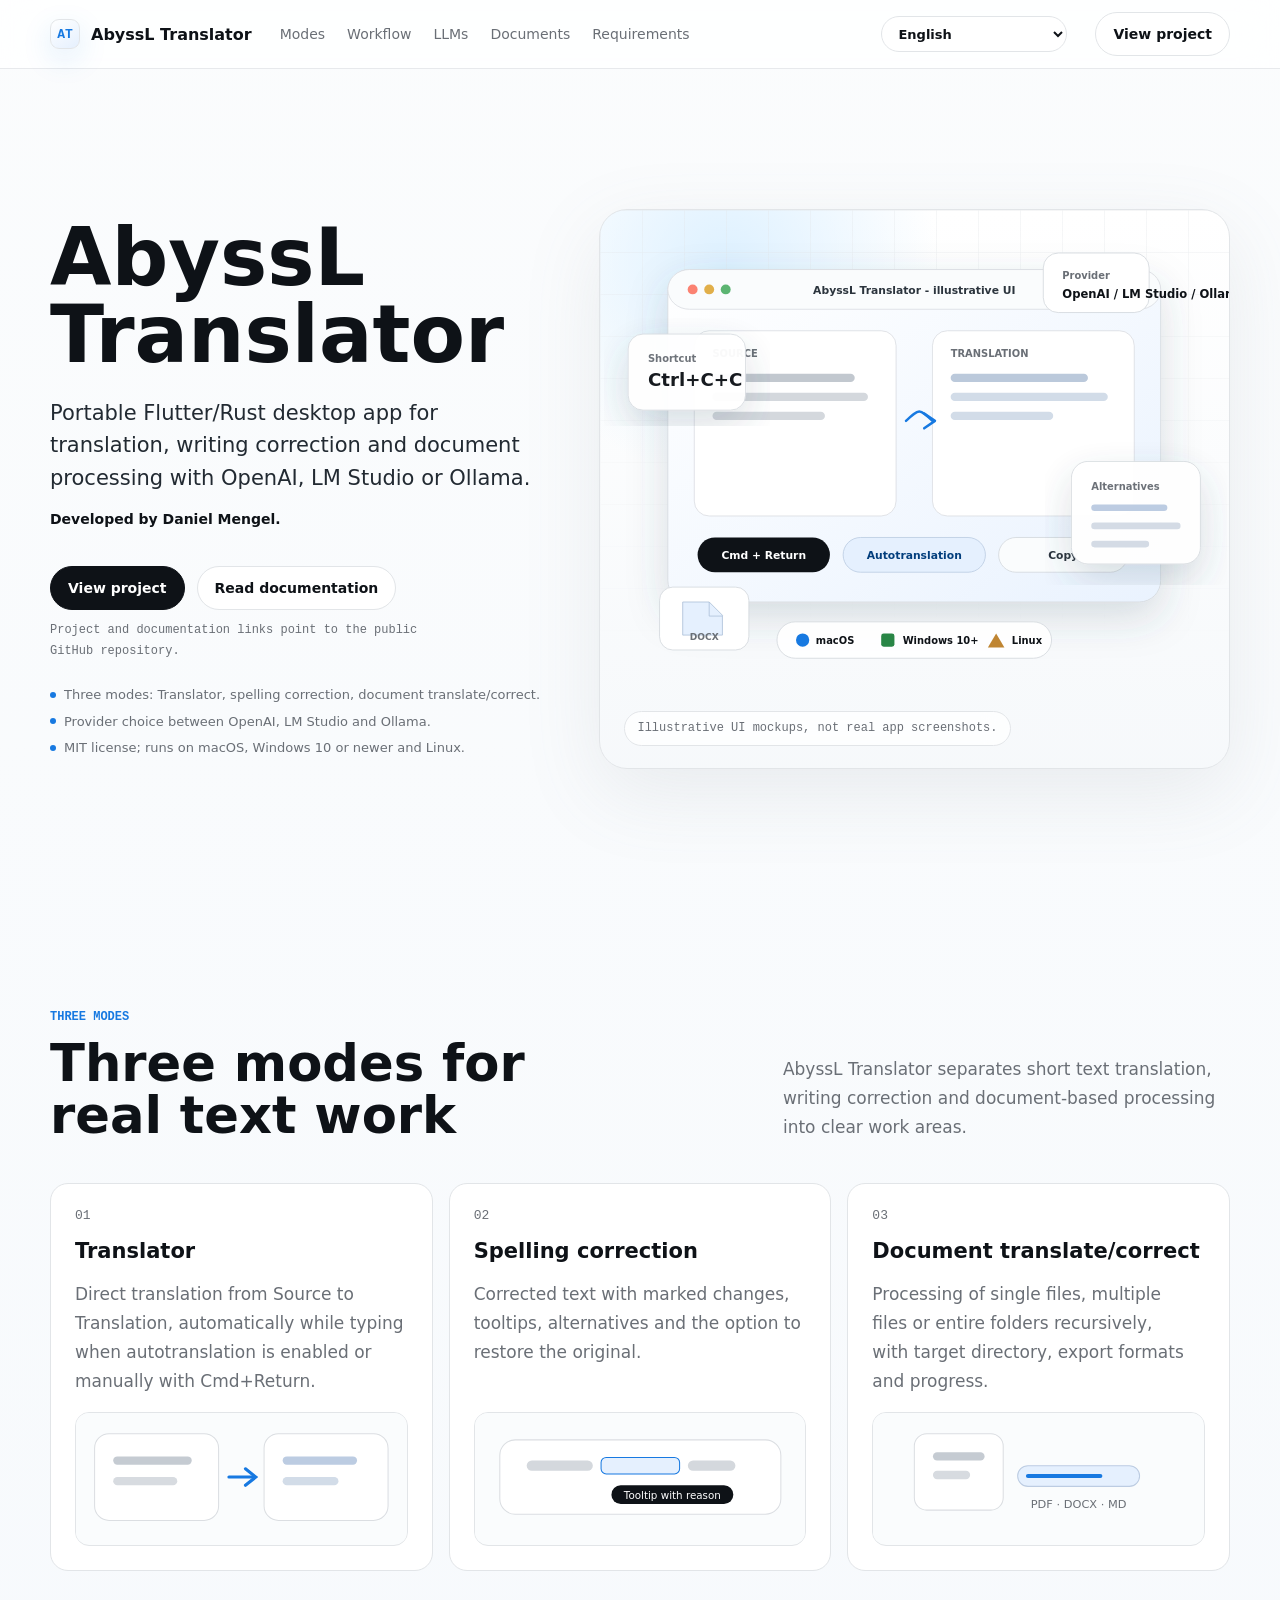
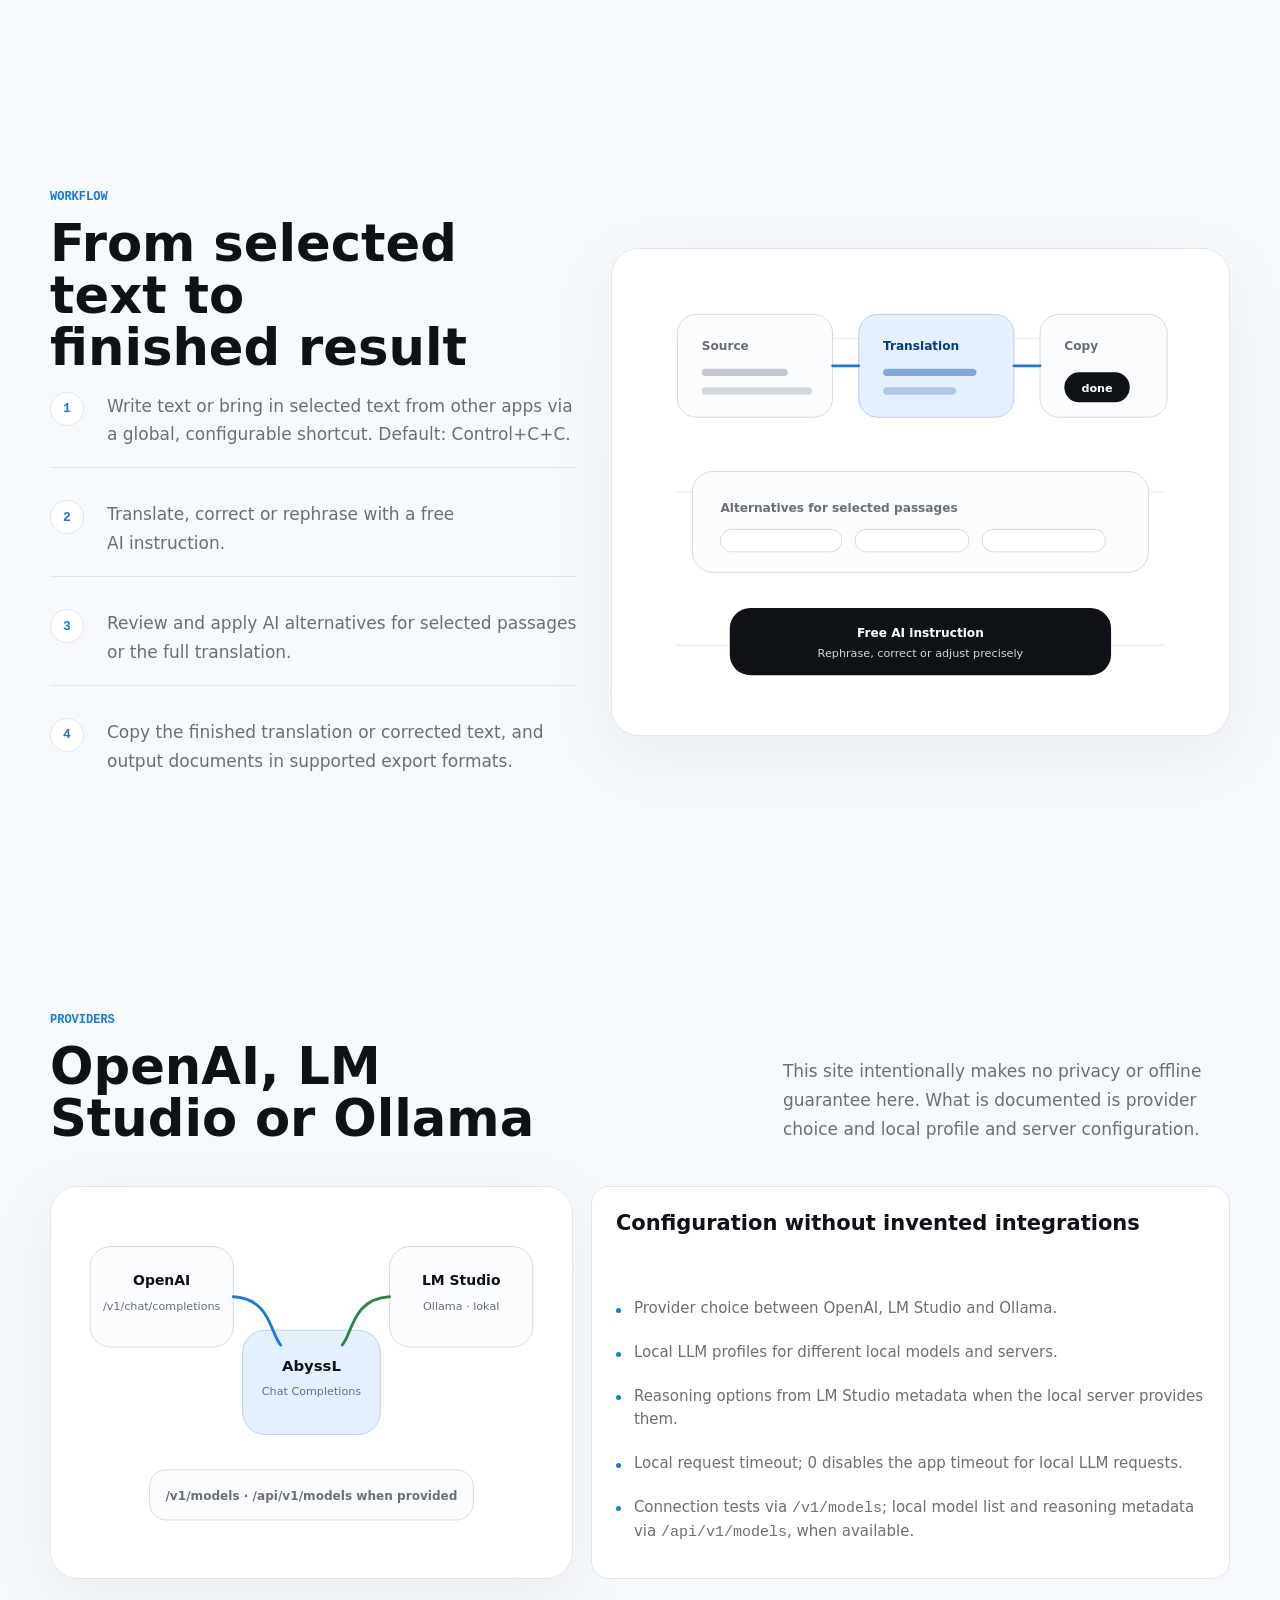
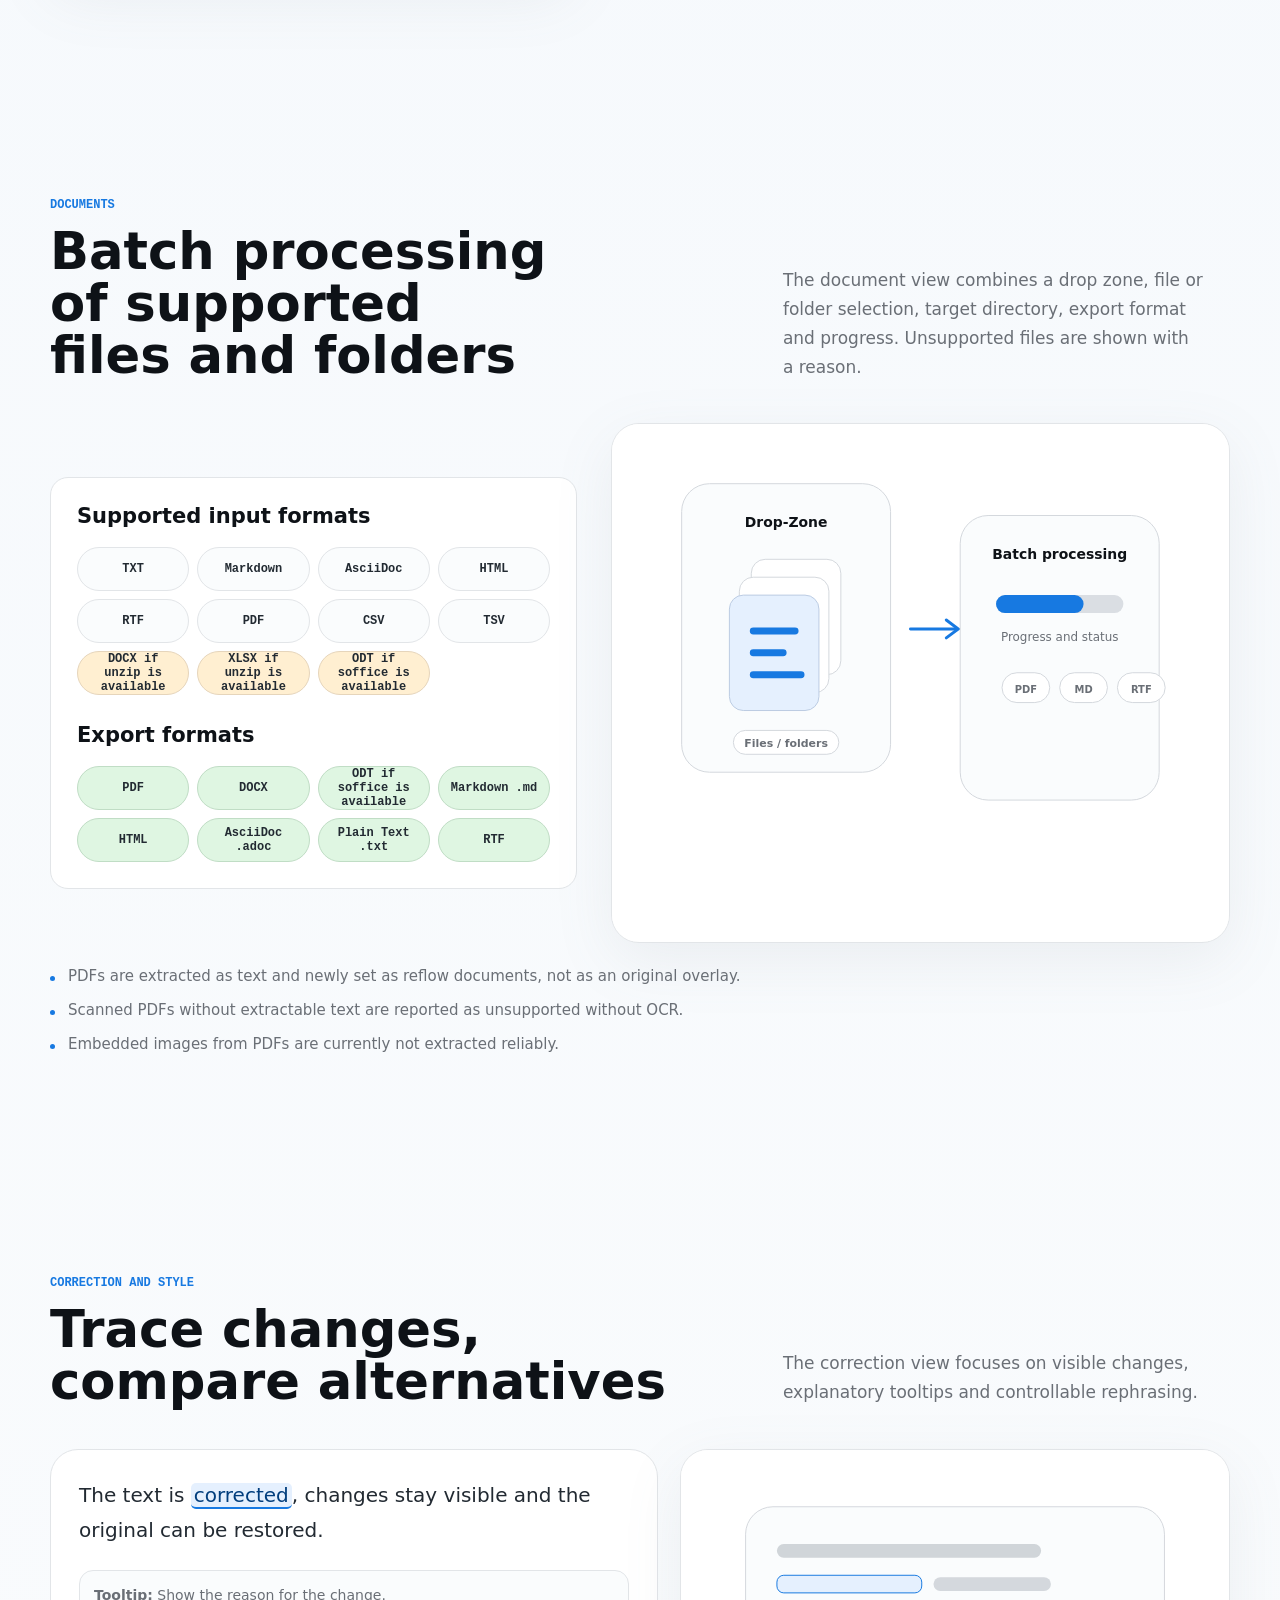
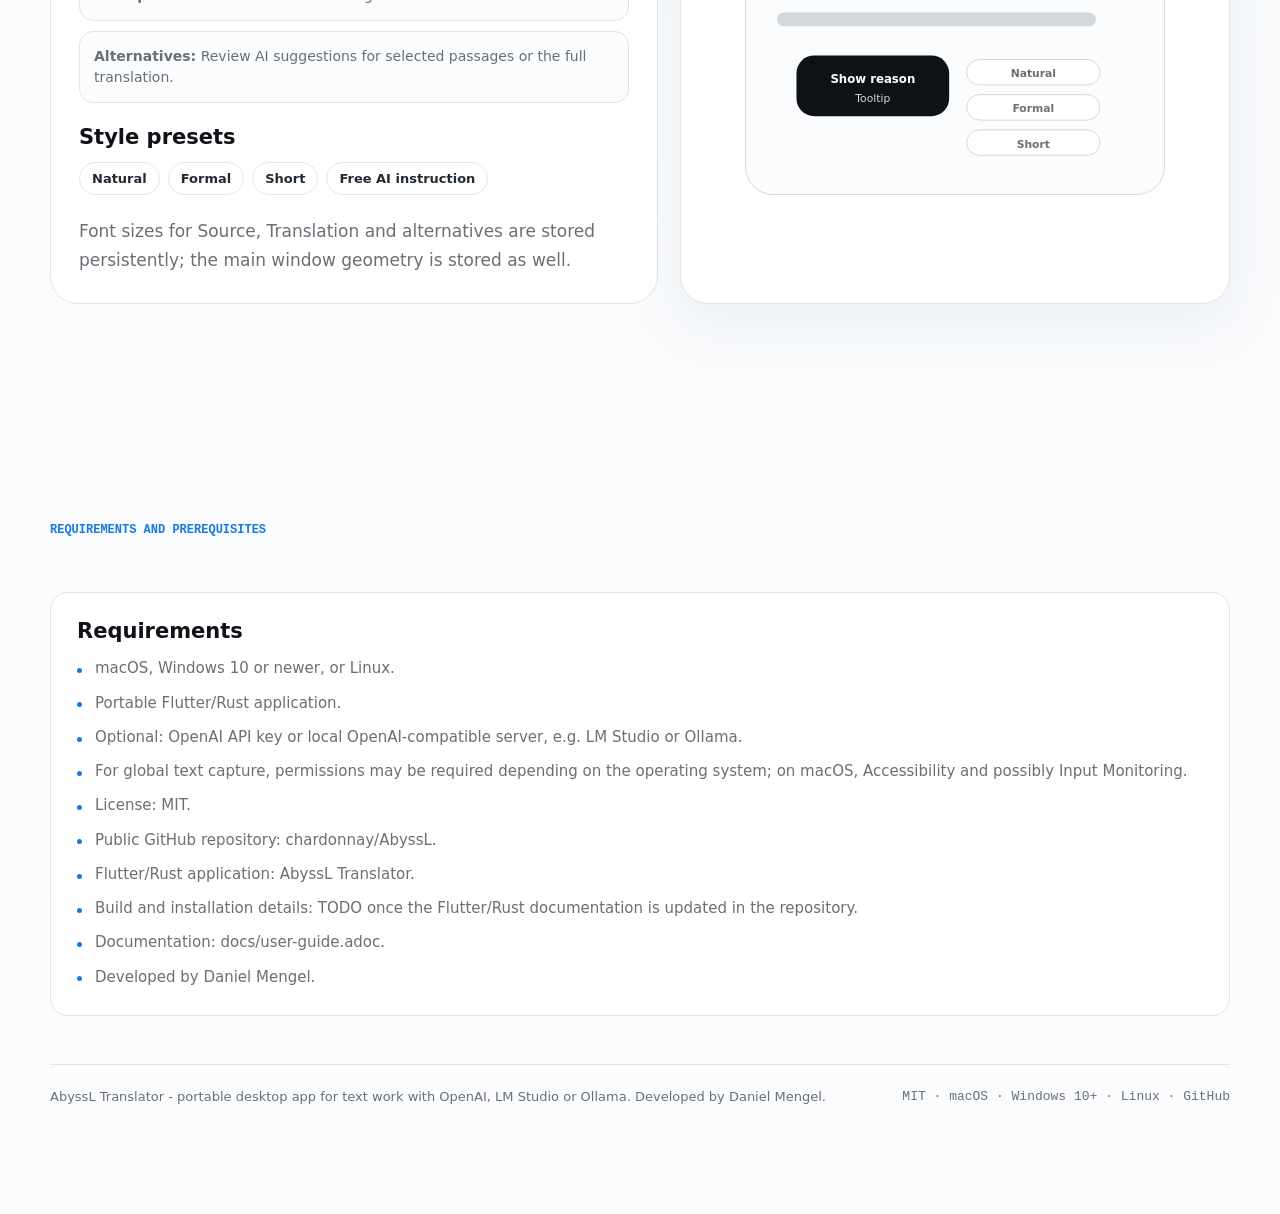
==== commit 1061a68d: "Add Flutter desktop port" ====
--- a/docs/index.html
+++ b/docs/index.html
@@ -22,7 +22,7 @@
   }
   tryShim('localStorage');
   tryShim('sessionStorage');
-})();</script><meta charset="utf-8"><meta name="viewport" content="width=device-width, initial-scale=1"><title>AbyssL Translator - macOS-Werkzeug für Übersetzung und Textarbeit</title><meta name="description" content="AbyssL Translator ist eine macOS-Anwendung für Übersetzung, Schreibkorrektur und dokumentbasierte Verarbeitung mit OpenAI oder lokalen OpenAI-kompatiblen Servern."><style>:root{--bg:oklch(99% 0.002 240);--surface:oklch(100% 0 0);--fg:oklch(18% 0.012 250);--muted:oklch(54% 0.012 250);--border:oklch(92% 0.005 250);--accent:oklch(58% 0.18 255);--font-display:-apple-system,BlinkMacSystemFont,'SF Pro Display',system-ui,sans-serif;--font-body:-apple-system,BlinkMacSystemFont,'SF Pro Text',system-ui,sans-serif;--font-mono:"SFMono-Regular",ui-monospace,Menlo,Consolas,monospace;--ink-2:oklch(28% 0.018 250);--soft-blue:oklch(95% 0.022 255);--soft-green:oklch(95% 0.035 150);--green:oklch(55% 0.13 150);--soft-amber:oklch(96% 0.045 80);--amber:oklch(66% 0.12 72);--shadow:0 24px 80px oklch(58% 0.02 250 / 0.12);--radius-lg:28px;--radius-md:18px;--radius-sm:12px;--page:min(1180px,calc(100vw - 48px))}*{box-sizing:border-box}html{scroll-behavior:smooth}body{margin:0;background:linear-gradient(180deg,oklch(99% 0.002 240) 0%,oklch(98% 0.006 250) 42%,var(--bg) 100%);color:var(--fg);font-family:var(--font-body);-webkit-font-smoothing:antialiased;text-rendering:optimizeLegibility}a{color:inherit;text-decoration:none}.site-header{position:sticky;top:0;z-index:20;border-bottom:1px solid oklch(92% 0.005 250 / .82);background:oklch(100% 0 0 / .78);backdrop-filter:blur(18px)}.nav{width:var(--page);min-height:68px;margin:0 auto;display:flex;align-items:center;justify-content:space-between;gap:28px}.brand{display:inline-flex;align-items:center;gap:11px;font-weight:700;letter-spacing:0;white-space:nowrap}.brand-mark{inline-size:30px;block-size:30px;border:1px solid var(--border);border-radius:9px;display:grid;place-items:center;background:linear-gradient(145deg,var(--surface),var(--soft-blue));color:var(--accent);font-family:var(--font-mono);font-size:13px;box-shadow:0 10px 30px oklch(58% 0.18 255 / .13)}.nav-links{display:flex;align-items:center;gap:22px;color:var(--muted);font-size:14px}.nav-links a:hover{color:var(--fg)}.language-field{display:inline-flex;align-items:center;gap:8px;margin-inline-start:auto}.language-select{min-height:36px;border:1px solid var(--border);border-radius:999px;background:var(--surface);color:var(--fg);font:650 13px/1 var(--font-body);padding:0 34px 0 12px;appearance:auto}.language-select:focus-visible{outline:2px solid var(--accent);outline-offset:2px}.sr-only{position:absolute;inline-size:1px;block-size:1px;padding:0;margin:-1px;overflow:hidden;clip:rect(0,0,0,0);white-space:nowrap;border:0}.button{display:inline-flex;align-items:center;justify-content:center;min-height:44px;padding:0 17px;border-radius:999px;border:1px solid var(--border);background:var(--surface);color:var(--fg);font-size:14px;font-weight:650;line-height:1;white-space:nowrap;transition:transform 180ms ease,border-color 180ms ease,box-shadow 180ms ease}.button:hover{transform:translateY(-1px);border-color:oklch(82% 0.025 255);box-shadow:0 12px 34px oklch(58% 0.03 250 / .12)}.button.primary{background:var(--fg);border-color:var(--fg);color:#fff}.todo-note{font-family:var(--font-mono);color:var(--muted);font-size:12px;margin-top:10px}main{overflow:hidden}.section{width:var(--page);margin:0 auto;padding:110px 0}.hero{display:grid;grid-template-columns:.9fr 1.15fr;gap:56px;align-items:center;min-height:calc(100vh - 68px);padding:82px 0 74px}.hero-copy{max-width:560px}h1,h2,h3{font-family:var(--font-display);margin:0;letter-spacing:0;text-wrap:balance}h1{font-size:clamp(54px,6.2vw,92px);line-height:.96;font-weight:760}h2{font-size:clamp(34px,4vw,58px);line-height:1.02;font-weight:730}h3{font-size:21px;line-height:1.18;font-weight:720}p{margin:0;color:var(--muted);font-size:17px;line-height:1.7;text-wrap:pretty}.lead{margin-top:24px;font-size:21px;line-height:1.55;color:var(--ink-2);max-width:640px}.developer-line{margin-top:14px;color:var(--fg);font-size:14px;font-weight:650}.hero-actions{margin-top:34px;display:flex;flex-wrap:wrap;gap:12px}.trust-line{margin-top:24px;display:grid;gap:7px;color:var(--muted);font-size:13px;line-height:1.5}.trust-line span{display:inline-flex;align-items:center;gap:8px}.dot{inline-size:6px;block-size:6px;border-radius:99px;background:var(--accent)}.visual-shell{position:relative;border:1px solid var(--border);border-radius:var(--radius-lg);background:radial-gradient(circle at 20% 10%,oklch(95% 0.04 255),transparent 30%),linear-gradient(180deg,var(--surface),oklch(98% 0.004 245));box-shadow:var(--shadow);overflow:hidden;min-height:560px}.visual-shell::before{content:"";position:absolute;inset:0;background-image:linear-gradient(oklch(92% 0.005 250 / .62) 1px,transparent 1px),linear-gradient(90deg,oklch(92% 0.005 250 / .62) 1px,transparent 1px);background-size:42px 42px;mask-image:linear-gradient(180deg,#000 0%,transparent 78%);opacity:.55}.hero-svg,.section-svg{position:relative;display:block;inline-size:100%;block-size:auto}.visual-caption{position:absolute;inset-inline-start:24px;inset-block-end:22px;max-width:calc(100% - 48px);color:var(--muted);font-family:var(--font-mono);font-size:12px;line-height:1.45;background:oklch(100% 0 0 / .78);border:1px solid var(--border);border-radius:999px;padding:8px 12px;backdrop-filter:blur(12px)}.section-head{display:grid;grid-template-columns:minmax(0,.85fr) minmax(280px,.55fr);gap:42px;align-items:end;margin-bottom:42px}.eyebrow{display:block;margin-bottom:14px;color:var(--accent);font-family:var(--font-mono);font-size:12px;line-height:1;font-weight:700;letter-spacing:0;text-transform:uppercase}.mode-grid{display:grid;grid-template-columns:repeat(3,minmax(0,1fr));gap:16px}.mode-card,.info-card,.format-panel,.transparency-card{border:1px solid var(--border);border-radius:var(--radius-md);background:var(--surface)}.mode-card{padding:24px;min-height:300px;display:grid;grid-template-rows:auto auto 1fr;gap:16px}.mode-index{color:var(--muted);font-family:var(--font-mono);font-size:13px}.mini-visual{align-self:end;border:1px solid var(--border);border-radius:14px;background:oklch(99% 0.002 240);min-height:122px;overflow:hidden}.split{display:grid;grid-template-columns:minmax(0,.92fr) minmax(0,1.08fr);gap:34px;align-items:center}.workflow-list{display:grid;gap:14px}.workflow-step{display:grid;grid-template-columns:42px minmax(0,1fr);gap:15px;align-items:start;padding:18px 0;border-bottom:1px solid var(--border)}.workflow-step:last-child{border-bottom:0}.step-number{inline-size:34px;block-size:34px;display:grid;place-items:center;border-radius:50%;border:1px solid var(--border);color:var(--accent);font-family:var(--font-mono);font-size:13px;font-weight:700;background:var(--surface)}.diagram-frame{border:1px solid var(--border);border-radius:var(--radius-lg);background:var(--surface);box-shadow:0 18px 60px oklch(58% 0.02 250 / .1);overflow:hidden}.llm-grid{display:grid;grid-template-columns:minmax(0,.9fr) minmax(0,1.1fr);gap:18px;align-items:stretch}.info-card{padding:24px;display:grid;gap:13px}.info-card ul,.requirements-list,.format-notes{margin:0;padding:0;list-style:none;display:grid;gap:11px;color:var(--muted);font-size:15px;line-height:1.55}.info-card li,.requirements-list li,.format-notes li{position:relative;padding-inline-start:18px}.info-card li::before,.requirements-list li::before,.format-notes li::before{content:"";position:absolute;inset-inline-start:0;inset-block-start:.72em;inline-size:5px;block-size:5px;border-radius:99px;background:var(--accent)}.format-panel{padding:26px}.format-matrix{display:grid;grid-template-columns:repeat(4,minmax(0,1fr));gap:8px;margin-top:18px}.format-chip{min-height:44px;display:flex;align-items:center;justify-content:center;border:1px solid var(--border);border-radius:999px;background:oklch(99% 0.002 240);color:var(--ink-2);font-family:var(--font-mono);font-size:12px;font-weight:650;text-align:center;padding:0 10px}.format-chip.conditional{background:var(--soft-amber);border-color:oklch(88% 0.04 80)}.format-chip.export{background:var(--soft-green);border-color:oklch(87% 0.045 150)}.correction-layout{display:grid;grid-template-columns:minmax(0,1.05fr) minmax(0,.95fr);gap:22px;align-items:stretch}.correction-panel{border:1px solid var(--border);border-radius:var(--radius-lg);background:var(--surface);padding:28px;display:grid;gap:22px}.marked-copy{font-size:20px;line-height:1.75;color:var(--ink-2)}.mark-change{color:oklch(37% 0.12 255);background:var(--soft-blue);border-bottom:2px solid var(--accent);border-radius:5px;padding:0 3px}.tooltip-row{display:grid;gap:10px}.tooltip{border:1px solid var(--border);border-radius:14px;padding:14px;background:oklch(99% 0.002 240);color:var(--muted);font-size:14px;line-height:1.5}.style-row{display:flex;flex-wrap:wrap;gap:8px}.style-pill{border:1px solid var(--border);border-radius:999px;padding:8px 12px;color:var(--ink-2);background:var(--surface);font-size:13px;font-weight:650}.requirements{display:grid;grid-template-columns:minmax(0,1fr);gap:22px}.transparency-card{padding:26px}.transparency-card h3{margin-bottom:14px}.fineprint{margin-top:48px;padding-top:24px;border-top:1px solid var(--border);display:grid;grid-template-columns:1fr auto;gap:22px;align-items:center;color:var(--muted);font-size:13px}.validation{margin-top:42px;border:1px solid var(--border);border-radius:var(--radius-lg);background:var(--surface);padding:28px}.validation h3{margin-bottom:18px}.validation-grid{display:grid;grid-template-columns:repeat(2,minmax(0,1fr));gap:20px}.validation h4{margin:0 0 8px;font-size:14px;line-height:1.2}.validation p,.validation li{font-size:14px;line-height:1.58}.validation ul{margin:0;padding-inline-start:18px;color:var(--muted)}svg text{font-family:var(--font-body)}.mono{font-family:var(--font-mono);font-variant-numeric:tabular-nums}@media(max-width:980px){:root{--page:min(100vw - 32px,760px)}.nav-links{display:none}.hero,.section-head,.split,.llm-grid,.correction-layout,.requirements,.validation-grid{grid-template-columns:1fr}.hero{min-height:auto;padding-top:56px}.mode-grid{grid-template-columns:1fr}.section{padding:78px 0}.visual-shell{min-height:420px}}@media(max-width:620px){:root{--page:min(100vw - 24px,520px)}h1{font-size:clamp(46px,14vw,64px)}.lead{font-size:18px}.hero-actions,.fineprint{display:grid;grid-template-columns:1fr}.button{width:100%}.format-matrix{grid-template-columns:repeat(2,minmax(0,1fr))}.visual-caption{position:relative;inset:auto;margin:0 16px 16px;border-radius:14px}}@media(prefers-reduced-motion:reduce){*,*::before,*::after{scroll-behavior:auto!important;transition-duration:.001ms!important;animation-duration:.001ms!important}}</style></head><body><header class="site-header"><nav class="nav" aria-label="Hauptnavigation"><a class="brand" href="#top" aria-label="AbyssL Translator Start"><span class="brand-mark">AT</span><span>AbyssL Translator</span></a><div class="nav-links"><a href="#modi">Modi</a><a href="#workflow">Workflow</a><a href="#llms">LLMs</a><a href="#dokumente">Dokumente</a><a href="#transparenz">Anforderungen</a></div><div class="language-field"><label class="sr-only" for="languageSelect">Sprache</label><select class="language-select" id="languageSelect" aria-label="Sprache auswählen"><option value="en">English</option><option value="de">Deutsch</option><option value="fr">Français</option><option value="es">Español</option><option value="pt">Português</option><option value="it">Italiano</option><option value="nl">Nederlands</option><option value="hbs">Serbo-Kroatisch</option></select></div><a class="button" href="https://github.com/chardonnay/AbyssL" target="_blank" rel="noopener noreferrer">Projekt ansehen</a></nav></header><main id="top"><section class="section hero" data-od-id="hero"><div class="hero-copy"><h1>AbyssL Translator</h1><p class="lead">macOS-Werkzeug für Übersetzung, Schreibkorrektur und Dokumentverarbeitung mit OpenAI oder lokalen LLMs.</p><p class="developer-line">Entwickelt von Daniel Mengel.</p><div class="hero-actions" id="platzhalter"><a class="button primary" href="https://github.com/chardonnay/AbyssL" target="_blank" rel="noopener noreferrer" aria-label="GitHub-Projekt öffnen">Projekt ansehen</a><a class="button" href="https://github.com/chardonnay/AbyssL/blob/main/app-docs/user-guide.adoc" target="_blank" rel="noopener noreferrer" aria-label="User Guide auf GitHub öffnen">Dokumentation lesen</a></div><p class="todo-note">Projekt- und Dokumentationslinks führen auf das öffentliche GitHub-Repository.</p><div class="trust-line" aria-label="Kurzprofil"><span><i class="dot" aria-hidden="true"></i> Drei Modi: Übersetzer, Rechtschreibkorrektur, Dokument Übersetzen/Korrigieren.</span><span><i class="dot" aria-hidden="true"></i> Anbieterwahl zwischen OpenAI und lokalem OpenAI-kompatiblem Server.</span><span><i class="dot" aria-hidden="true"></i> MIT-Lizenz, macOS 14 oder neuer.</span></div></div><div class="visual-shell" aria-label="Illustrative macOS-App-Oberfläche, kein echter Screenshot"><svg class="hero-svg" viewBox="0 0 760 590" role="img" aria-labelledby="heroSvgTitle heroSvgDesc"><title id="heroSvgTitle">Illustratives App-Mockup für AbyssL Translator</title><desc id="heroSvgDesc">Eine helle macOS-artige Oberfläche zeigt Source und Translation, Alternativen und Dokumentelemente als Illustration.</desc><defs><linearGradient id="panelGlow" x1="0" x2="1" y1="0" y2="1"><stop offset="0" stop-color="oklch(100% 0 0)"/><stop offset="1" stop-color="oklch(96% 0.018 255)"/></linearGradient><filter id="softShadow" x="-20%" y="-20%" width="140%" height="140%"><feDropShadow dx="0" dy="18" stdDeviation="24" flood-color="oklch(42% 0.04 250)" flood-opacity="0.18"/></filter></defs><rect x="82" y="72" width="596" height="402" rx="26" fill="url(#panelGlow)" stroke="oklch(88% 0.008 250)" filter="url(#softShadow)"/><rect x="82" y="72" width="596" height="48" rx="26" fill="oklch(99% 0.002 240)" stroke="oklch(90% 0.006 250)"/><circle cx="112" cy="96" r="6" fill="oklch(74% 0.15 29)"/><circle cx="132" cy="96" r="6" fill="oklch(78% 0.13 82)"/><circle cx="152" cy="96" r="6" fill="oklch(70% 0.13 150)"/><text x="380" y="101" text-anchor="middle" font-size="13" font-weight="700" fill="oklch(32% 0.02 250)">AbyssL Translator - illustrative UI</text><rect x="114" y="146" width="244" height="224" rx="18" fill="oklch(100% 0 0)" stroke="oklch(90% 0.006 250)"/><rect x="402" y="146" width="244" height="224" rx="18" fill="oklch(100% 0 0)" stroke="oklch(90% 0.006 250)"/><text x="136" y="178" font-size="12" font-weight="700" fill="oklch(54% 0.012 250)">SOURCE</text><text x="424" y="178" font-size="12" font-weight="700" fill="oklch(54% 0.012 250)">TRANSLATION</text><rect x="136" y="198" width="172" height="10" rx="5" fill="oklch(83% 0.012 250)"/><rect x="136" y="221" width="188" height="10" rx="5" fill="oklch(88% 0.008 250)"/><rect x="136" y="244" width="136" height="10" rx="5" fill="oklch(88% 0.008 250)"/><rect x="424" y="198" width="166" height="10" rx="5" fill="oklch(83% 0.03 255)"/><rect x="424" y="221" width="190" height="10" rx="5" fill="oklch(89% 0.02 255)"/><rect x="424" y="244" width="124" height="10" rx="5" fill="oklch(89% 0.02 255)"/><path d="M370 255 C386 240 386 240 402 255" fill="none" stroke="oklch(58% 0.18 255)" stroke-width="3" stroke-linecap="round"/><path d="M392 246 L405 255 L392 264" fill="none" stroke="oklch(58% 0.18 255)" stroke-width="3" stroke-linecap="round" stroke-linejoin="round"/><rect x="118" y="396" width="160" height="42" rx="21" fill="oklch(18% 0.012 250)"/><text x="198" y="422" text-anchor="middle" font-size="13" font-weight="700" fill="white">Cmd + Return</text><rect x="294" y="396" width="172" height="42" rx="21" fill="oklch(95% 0.022 255)" stroke="oklch(84% 0.035 255)"/><text x="380" y="422" text-anchor="middle" font-size="13" font-weight="700" fill="oklch(37% 0.12 255)">Autotranslation</text><rect x="482" y="396" width="156" height="42" rx="21" fill="oklch(99% 0.002 240)" stroke="oklch(88% 0.008 250)"/><text x="560" y="422" text-anchor="middle" font-size="13" font-weight="700" fill="oklch(32% 0.02 250)">Copy</text><g opacity=".96"><rect x="34" y="150" width="142" height="92" rx="18" fill="oklch(100% 0 0)" stroke="oklch(88% 0.008 250)" filter="url(#softShadow)"/><text x="58" y="184" font-size="12" font-weight="700" fill="oklch(54% 0.012 250)">Shortcut</text><text x="58" y="213" font-size="22" font-weight="760" fill="oklch(18% 0.012 250)">Ctrl+C+C</text></g><g opacity=".98"><rect x="570" y="304" width="156" height="124" rx="20" fill="oklch(100% 0 0)" stroke="oklch(88% 0.008 250)" filter="url(#softShadow)"/><text x="594" y="338" font-size="12" font-weight="700" fill="oklch(54% 0.012 250)">Alternativen</text><rect x="594" y="356" width="92" height="8" rx="4" fill="oklch(84% 0.035 255)"/><rect x="594" y="378" width="108" height="8" rx="4" fill="oklch(89% 0.016 255)"/><rect x="594" y="400" width="70" height="8" rx="4" fill="oklch(89% 0.016 255)"/></g><g transform="translate(72 456)"><rect x="0" y="0" width="108" height="76" rx="16" fill="oklch(100% 0 0)" stroke="oklch(88% 0.008 250)"/><path d="M28 18 h32 l16 16 v24 h-48 z" fill="oklch(95% 0.022 255)" stroke="oklch(80% 0.04 255)"/><path d="M60 18 v17 h16" fill="none" stroke="oklch(80% 0.04 255)"/><text x="54" y="64" text-anchor="middle" font-size="11" font-weight="700" fill="oklch(54% 0.012 250)">DOCX</text></g><g transform="translate(536 52)"><rect x="0" y="0" width="128" height="72" rx="18" fill="oklch(100% 0 0)" stroke="oklch(88% 0.008 250)"/><text x="23" y="31" font-size="12" font-weight="700" fill="oklch(54% 0.012 250)">Provider</text><text x="23" y="54" font-size="14" font-weight="760" fill="oklch(18% 0.012 250)">OpenAI / lokal</text></g></svg><div class="visual-caption">Illustrative UI-Mockups, keine echten App-Screenshots.</div></div></section><section class="section" id="modi" data-od-id="modes"><div class="section-head"><div><span class="eyebrow">Drei Modi</span><h2>Drei Modi für echte Textarbeit</h2></div><p>AbyssL Translator trennt kurze Textübersetzung, Schreibkorrektur und dokumentbasierte Verarbeitung in klare Arbeitsbereiche.</p></div><div class="mode-grid"><article class="mode-card"><span class="mode-index">01</span><h3>Übersetzer</h3><p>Direkte Übersetzung von Source zu Translation, automatisch beim Tippen wenn Autotranslation aktiviert ist oder manuell mit Cmd+Return.</p><div class="mini-visual" aria-hidden="true"><svg viewBox="0 0 320 124"><rect width="320" height="124" fill="oklch(99% 0.002 240)"/><rect x="18" y="20" width="120" height="84" rx="14" fill="white" stroke="oklch(90% 0.006 250)"/><rect x="182" y="20" width="120" height="84" rx="14" fill="white" stroke="oklch(90% 0.006 250)"/><path d="M148 62 H172" stroke="oklch(58% 0.18 255)" stroke-width="3" stroke-linecap="round"/><path d="M164 54 L174 62 L164 70" fill="none" stroke="oklch(58% 0.18 255)" stroke-width="3" stroke-linecap="round"/><rect x="36" y="42" width="76" height="8" rx="4" fill="oklch(84% 0.012 250)"/><rect x="36" y="62" width="62" height="8" rx="4" fill="oklch(89% 0.008 250)"/><rect x="200" y="42" width="72" height="8" rx="4" fill="oklch(84% 0.035 255)"/><rect x="200" y="62" width="54" height="8" rx="4" fill="oklch(89% 0.02 255)"/></svg></div></article><article class="mode-card"><span class="mode-index">02</span><h3>Rechtschreibkorrektur</h3><p>Korrigierter Text mit markierten Änderungen, Tooltips, Alternativen und der Möglichkeit, das Original wiederherzustellen.</p><div class="mini-visual" aria-hidden="true"><svg viewBox="0 0 320 124"><rect width="320" height="124" fill="oklch(99% 0.002 240)"/><rect x="24" y="26" width="272" height="72" rx="15" fill="white" stroke="oklch(90% 0.006 250)"/><rect x="50" y="46" width="64" height="10" rx="5" fill="oklch(88% 0.008 250)"/><rect x="122" y="43" width="76" height="16" rx="5" fill="oklch(95% 0.022 255)" stroke="oklch(58% 0.18 255)"/><rect x="206" y="46" width="46" height="10" rx="5" fill="oklch(88% 0.008 250)"/><rect x="132" y="70" width="118" height="18" rx="9" fill="oklch(18% 0.012 250)"/><text x="191" y="83" text-anchor="middle" font-size="10" fill="white">Tooltip mit Grund</text></svg></div></article><article class="mode-card"><span class="mode-index">03</span><h3>Dokument Übersetzen/Korrigieren</h3><p>Verarbeitung einzelner Dateien, mehrerer Dateien oder ganzer Ordner rekursiv, mit Zielverzeichnis, Exportformaten und Fortschritt.</p><div class="mini-visual" aria-hidden="true"><svg viewBox="0 0 320 124"><rect width="320" height="124" fill="oklch(99% 0.002 240)"/><rect x="40" y="20" width="86" height="74" rx="12" fill="white" stroke="oklch(90% 0.006 250)"/><rect x="58" y="38" width="50" height="8" rx="4" fill="oklch(84% 0.012 250)"/><rect x="58" y="56" width="36" height="8" rx="4" fill="oklch(89% 0.008 250)"/><rect x="140" y="51" width="118" height="20" rx="10" fill="oklch(95% 0.022 255)" stroke="oklch(84% 0.035 255)"/><rect x="148" y="59" width="74" height="4" rx="2" fill="oklch(58% 0.18 255)"/><text x="199" y="92" text-anchor="middle" font-size="11" fill="oklch(54% 0.012 250)">PDF · DOCX · MD</text></svg></div></article></div></section><section class="section split" id="workflow" data-od-id="workflow"><div><span class="eyebrow">Workflow</span><h2>Von markiertem Text bis fertigem Ergebnis</h2><div class="workflow-list" aria-label="Workflow-Schritte"><div class="workflow-step"><span class="step-number">1</span><p>Text schreiben oder markierten Text aus anderen Apps per globalem, konfigurierbarem Shortcut übernehmen. Standard: Control+C+C.</p></div><div class="workflow-step"><span class="step-number">2</span><p>Übersetzen, korrigieren oder mit freier KI-Anweisung umformulieren.</p></div><div class="workflow-step"><span class="step-number">3</span><p>KI-Alternativen für markierte Textstellen oder die ganze Übersetzung prüfen und übernehmen.</p></div><div class="workflow-step"><span class="step-number">4</span><p>Fertige Übersetzung oder korrigierten Text kopieren, Dokumente in unterstützte Exportformate ausgeben.</p></div></div></div><div class="diagram-frame"><svg class="section-svg" viewBox="0 0 660 520" role="img" aria-labelledby="workflowTitle"><title id="workflowTitle">Workflow-Grafik von Source zu Translation und Alternativen</title><rect width="660" height="520" fill="oklch(100% 0 0)"/><path d="M68 96 H592" stroke="oklch(92% 0.005 250)" stroke-width="1"/><path d="M68 260 H592" stroke="oklch(92% 0.005 250)" stroke-width="1"/><path d="M68 424 H592" stroke="oklch(92% 0.005 250)" stroke-width="1"/><g><rect x="70" y="70" width="166" height="110" rx="20" fill="oklch(99% 0.002 240)" stroke="oklch(88% 0.008 250)"/><text x="96" y="108" font-size="13" font-weight="700" fill="oklch(54% 0.012 250)">Source</text><rect x="96" y="128" width="92" height="8" rx="4" fill="oklch(83% 0.012 250)"/><rect x="96" y="148" width="118" height="8" rx="4" fill="oklch(88% 0.008 250)"/></g><g><rect x="264" y="70" width="166" height="110" rx="20" fill="oklch(95% 0.022 255)" stroke="oklch(84% 0.035 255)"/><text x="290" y="108" font-size="13" font-weight="700" fill="oklch(37% 0.12 255)">Translation</text><rect x="290" y="128" width="100" height="8" rx="4" fill="oklch(72% 0.08 255)"/><rect x="290" y="148" width="78" height="8" rx="4" fill="oklch(82% 0.045 255)"/></g><g><rect x="458" y="70" width="136" height="110" rx="20" fill="oklch(99% 0.002 240)" stroke="oklch(88% 0.008 250)"/><text x="484" y="108" font-size="13" font-weight="700" fill="oklch(54% 0.012 250)">Copy</text><rect x="484" y="132" width="70" height="32" rx="16" fill="oklch(18% 0.012 250)"/><text x="519" y="153" text-anchor="middle" font-size="12" font-weight="700" fill="white">fertig</text></g><path d="M236 125 H264" stroke="oklch(58% 0.18 255)" stroke-width="3" stroke-linecap="round"/><path d="M430 125 H458" stroke="oklch(58% 0.18 255)" stroke-width="3" stroke-linecap="round"/><g transform="translate(86 238)"><rect width="488" height="108" rx="22" fill="oklch(99% 0.002 240)" stroke="oklch(88% 0.008 250)"/><text x="30" y="43" font-size="13" font-weight="700" fill="oklch(54% 0.012 250)">Alternativen für markierte Textstellen</text><rect x="30" y="62" width="130" height="24" rx="12" fill="white" stroke="oklch(88% 0.008 250)"/><rect x="174" y="62" width="122" height="24" rx="12" fill="white" stroke="oklch(88% 0.008 250)"/><rect x="310" y="62" width="132" height="24" rx="12" fill="white" stroke="oklch(88% 0.008 250)"/></g><g transform="translate(126 384)"><rect width="408" height="72" rx="22" fill="oklch(18% 0.012 250)"/><text x="204" y="31" text-anchor="middle" font-size="13" font-weight="700" fill="white">Freie KI-Anweisung</text><text x="204" y="53" text-anchor="middle" font-size="12" fill="oklch(88% 0.008 250)">Umformulieren, korrigieren oder gezielt anpassen</text></g></svg></div></section><section class="section" id="llms" data-od-id="llm"><div class="section-head"><div><span class="eyebrow">Anbieter</span><h2>OpenAI oder lokale OpenAI-kompatible Server</h2></div><p>Die Website formuliert hier bewusst keine Datenschutz- oder Offline-Garantie. Belegt ist die Anbieterwahl und die lokale Profil- und Serverkonfiguration.</p></div><div class="llm-grid"><div class="diagram-frame"><svg class="section-svg" viewBox="0 0 560 420" role="img" aria-labelledby="llmTitle"><title id="llmTitle">Grafik mit getrennten Wegen zu OpenAI und lokalem Server</title><rect width="560" height="420" fill="oklch(100% 0 0)"/><rect x="206" y="154" width="148" height="112" rx="24" fill="oklch(95% 0.022 255)" stroke="oklch(84% 0.035 255)"/><text x="280" y="198" text-anchor="middle" font-size="16" font-weight="760" fill="oklch(18% 0.012 250)">AbyssL</text><text x="280" y="224" text-anchor="middle" font-size="12" fill="oklch(54% 0.012 250)">Chat Completions</text><rect x="42" y="64" width="154" height="108" rx="22" fill="oklch(99% 0.002 240)" stroke="oklch(88% 0.008 250)"/><text x="119" y="105" text-anchor="middle" font-size="15" font-weight="760" fill="oklch(18% 0.012 250)">OpenAI</text><text x="119" y="132" text-anchor="middle" font-size="12" fill="oklch(54% 0.012 250)">/v1/chat/completions</text><rect x="364" y="64" width="154" height="108" rx="22" fill="oklch(99% 0.002 240)" stroke="oklch(88% 0.008 250)"/><text x="441" y="105" text-anchor="middle" font-size="15" font-weight="760" fill="oklch(18% 0.012 250)">Lokaler Server</text><text x="441" y="132" text-anchor="middle" font-size="12" fill="oklch(54% 0.012 250)">OpenAI-kompatibel</text><path d="M196 118 C236 120 236 158 247 170" fill="none" stroke="oklch(58% 0.18 255)" stroke-width="3" stroke-linecap="round"/><path d="M364 118 C324 120 324 158 313 170" fill="none" stroke="oklch(55% 0.13 150)" stroke-width="3" stroke-linecap="round"/><rect x="106" y="304" width="348" height="54" rx="18" fill="oklch(99% 0.002 240)" stroke="oklch(88% 0.008 250)"/><text x="280" y="337" text-anchor="middle" font-size="13" font-weight="700" fill="oklch(54% 0.012 250)">/v1/models · /api/v1/models wenn bereitgestellt</text></svg></div><div class="info-card"><h3>Konfiguration ohne erfundene Integrationen</h3><ul><li>Anbieterwahl zwischen OpenAI und lokaler LLM.</li><li>Lokale LLM-Profile für unterschiedliche lokale Modelle und Server.</li><li>Reasoning-Optionen aus LM-Studio-Metadaten, wenn der lokale Server diese bereitstellt.</li><li>Lokaler Request-Timeout; 0 deaktiviert den App-Timeout für lokale LLM-Anfragen.</li><li>Verbindungstests über <span class="mono">/v1/models</span>; lokale Modellliste und Reasoning-Metadaten über <span class="mono">/api/v1/models</span>, wenn verfügbar.</li></ul></div></div></section><section class="section" id="dokumente" data-od-id="documents"><div class="section-head"><div><span class="eyebrow">Dokumente</span><h2>Batch-Verarbeitung unterstützter Dateien und Ordner</h2></div><p>Die Dokumentansicht kombiniert Drop-Zone, Datei- oder Ordnerauswahl, Zielverzeichnis, Exportformat und Fortschritt. Unsupported-Dateien werden mit Grund angezeigt.</p></div><div class="split"><div class="format-panel"><h3>Unterstützte Eingabeformate</h3><div class="format-matrix" aria-label="Eingabeformate"><span class="format-chip">TXT</span><span class="format-chip">Markdown</span><span class="format-chip">AsciiDoc</span><span class="format-chip">HTML</span><span class="format-chip">RTF</span><span class="format-chip">PDF</span><span class="format-chip">CSV</span><span class="format-chip">TSV</span><span class="format-chip conditional">DOCX wenn unzip</span><span class="format-chip conditional">XLSX wenn unzip</span><span class="format-chip conditional">ODT wenn soffice</span></div><h3 style="margin-top:28px">Exportformate</h3><div class="format-matrix" aria-label="Exportformate"><span class="format-chip export">PDF</span><span class="format-chip export">DOCX</span><span class="format-chip export">ODT wenn soffice</span><span class="format-chip export">Markdown .md</span><span class="format-chip export">HTML</span><span class="format-chip export">AsciiDoc .adoc</span><span class="format-chip export">Plain Text .txt</span><span class="format-chip export">RTF</span></div></div><div class="diagram-frame"><svg class="section-svg" viewBox="0 0 620 520" role="img" aria-labelledby="docTitle"><title id="docTitle">Dokument-Batch-Grafik mit Datei-Stack und Fortschritt</title><rect width="620" height="520" fill="oklch(100% 0 0)"/><rect x="70" y="60" width="210" height="290" rx="28" fill="oklch(99% 0.002 240)" stroke="oklch(88% 0.008 250)"/><text x="175" y="104" text-anchor="middle" font-size="14" font-weight="760" fill="oklch(18% 0.012 250)">Drop-Zone</text><g transform="translate(118 136)"><rect x="22" y="0" width="90" height="116" rx="14" fill="white" stroke="oklch(88% 0.008 250)"/><rect x="10" y="18" width="90" height="116" rx="14" fill="white" stroke="oklch(88% 0.008 250)"/><rect x="0" y="36" width="90" height="116" rx="14" fill="oklch(95% 0.022 255)" stroke="oklch(84% 0.035 255)"/><path d="M24 72 h42 M24 94 h30 M24 116 h48" stroke="oklch(58% 0.18 255)" stroke-width="7" stroke-linecap="round"/></g><rect x="122" y="308" width="106" height="24" rx="12" fill="white" stroke="oklch(88% 0.008 250)"/><text x="175" y="325" text-anchor="middle" font-size="11" font-weight="700" fill="oklch(54% 0.012 250)">Dateien / Ordner</text><path d="M300 206 H346" stroke="oklch(58% 0.18 255)" stroke-width="3" stroke-linecap="round"/><path d="M336 197 L348 206 L336 215" fill="none" stroke="oklch(58% 0.18 255)" stroke-width="3" stroke-linecap="round"/><rect x="350" y="92" width="200" height="286" rx="28" fill="oklch(99% 0.002 240)" stroke="oklch(88% 0.008 250)"/><text x="450" y="136" text-anchor="middle" font-size="14" font-weight="760" fill="oklch(18% 0.012 250)">Batch-Verarbeitung</text><rect x="386" y="172" width="128" height="18" rx="9" fill="oklch(90% 0.008 250)"/><rect x="386" y="172" width="88" height="18" rx="9" fill="oklch(58% 0.18 255)"/><text x="450" y="218" text-anchor="middle" font-size="12" fill="oklch(54% 0.012 250)">Fortschritt und Status</text><g transform="translate(392 250)"><rect width="48" height="30" rx="15" fill="white" stroke="oklch(88% 0.008 250)"/><rect x="58" width="48" height="30" rx="15" fill="white" stroke="oklch(88% 0.008 250)"/><rect x="116" width="48" height="30" rx="15" fill="white" stroke="oklch(88% 0.008 250)"/><text x="24" y="20" text-anchor="middle" font-size="10" font-weight="700" fill="oklch(54% 0.012 250)">PDF</text><text x="82" y="20" text-anchor="middle" font-size="10" font-weight="700" fill="oklch(54% 0.012 250)">MD</text><text x="140" y="20" text-anchor="middle" font-size="10" font-weight="700" fill="oklch(54% 0.012 250)">RTF</text></g></svg></div></div><ul class="format-notes" style="margin-top:22px"><li>PDFs werden textbasiert extrahiert und als Reflow-Dokument neu gesetzt, nicht als Original-Overlay.</li><li>Gescannte PDFs ohne extrahierbaren Text werden ohne OCR als nicht unterstützt gemeldet.</li><li>Eingebettete Bilder aus PDFs werden aktuell nicht zuverlässig extrahiert.</li></ul></section><section class="section" id="korrektur" data-od-id="correction"><div class="section-head"><div><span class="eyebrow">Korrektur und Stil</span><h2>Änderungen nachvollziehen, Alternativen vergleichen</h2></div><p>Die Korrekturansicht legt den Fokus auf sichtbare Änderungen, erklärende Tooltips und kontrollierbare Umformulierungen.</p></div><div class="correction-layout"><div class="correction-panel"><p class="marked-copy">Der Text wird <span class="mark-change">korrigiert</span>, Änderungen bleiben sichtbar und das Original kann wiederhergestellt werden.</p><div class="tooltip-row"><div class="tooltip"><strong>Tooltip:</strong> Grund für die Änderung anzeigen.</div><div class="tooltip"><strong>Alternativen:</strong> KI-Vorschläge für markierte Textstellen oder die ganze Übersetzung prüfen.</div></div><div><h3>Stilvorgaben</h3><div class="style-row" style="margin-top:12px"><span class="style-pill">Natürlich</span><span class="style-pill">Formell</span><span class="style-pill">Kurz</span><span class="style-pill">Freie KI-Anweisung</span></div></div><p>Schriftgrößen für Source, Translation und Alternativen werden persistent gespeichert; die Hauptfenster-Geometrie ebenfalls.</p></div><div class="diagram-frame"><svg class="section-svg" viewBox="0 0 560 420" role="img" aria-labelledby="styleTitle"><title id="styleTitle">Illustration für Schreibkorrektur und Stilvorgaben</title><rect width="560" height="420" fill="oklch(100% 0 0)"/><rect x="66" y="58" width="428" height="294" rx="28" fill="oklch(99% 0.002 240)" stroke="oklch(88% 0.008 250)"/><rect x="98" y="96" width="270" height="14" rx="7" fill="oklch(87% 0.008 250)"/><rect x="98" y="128" width="148" height="18" rx="7" fill="oklch(95% 0.022 255)" stroke="oklch(58% 0.18 255)"/><rect x="258" y="130" width="120" height="14" rx="7" fill="oklch(88% 0.008 250)"/><rect x="98" y="166" width="326" height="14" rx="7" fill="oklch(88% 0.008 250)"/><rect x="118" y="210" width="156" height="62" rx="18" fill="oklch(18% 0.012 250)"/><text x="196" y="238" text-anchor="middle" font-size="12" font-weight="700" fill="white">Grund anzeigen</text><text x="196" y="258" text-anchor="middle" font-size="11" fill="oklch(88% 0.008 250)">Tooltip</text><rect x="292" y="214" width="136" height="26" rx="13" fill="white" stroke="oklch(88% 0.008 250)"/><text x="360" y="232" text-anchor="middle" font-size="11" font-weight="700" fill="oklch(54% 0.012 250)">Natürlich</text><rect x="292" y="250" width="136" height="26" rx="13" fill="white" stroke="oklch(88% 0.008 250)"/><text x="360" y="268" text-anchor="middle" font-size="11" font-weight="700" fill="oklch(54% 0.012 250)">Formell</text><rect x="292" y="286" width="136" height="26" rx="13" fill="white" stroke="oklch(88% 0.008 250)"/><text x="360" y="304" text-anchor="middle" font-size="11" font-weight="700" fill="oklch(54% 0.012 250)">Kurz</text></svg></div></div></section><section class="section" id="transparenz" data-od-id="transparency"><div class="section-head"><div><span class="eyebrow">Anforderungen und Voraussetzungen</span></div></div><div class="requirements"><div class="transparency-card"><h3>Anforderungen</h3><ul class="requirements-list"><li>macOS 14 oder neuer.</li><li>Swift-5.9-kompatible Toolchain.</li><li>Optional: OpenAI API-Key oder lokaler OpenAI-kompatibler Server, z. B. LM Studio.</li><li>Für globale Textübernahme aus anderen Apps werden macOS-Berechtigungen für Bedienungshilfen benötigt, ggf. Input Monitoring.</li><li>Lizenz: MIT.</li><li>Öffentliches GitHub-Repository: chardonnay/AbyssL.</li><li>SwiftPM-Executable: AbyssLTranslator.</li><li>Build und Start laut README: swift build; swift run AbyssLTranslator.</li><li>Dokumentation: app-docs/user-guide.adoc.</li><li>Entwickelt von Daniel Mengel.</li></ul></div></div><div class="fineprint"><span>AbyssL Translator - fokussiertes macOS-Werkzeug für Textarbeit mit OpenAI oder lokalen LLMs. Entwickelt von Daniel Mengel.</span><span class="mono">MIT · macOS 14+ · GitHub</span></div></section></main><script>
+})();</script><meta charset="utf-8"><meta name="viewport" content="width=device-width, initial-scale=1"><title>AbyssL Translator - portable Desktop-App für Übersetzung und Textarbeit</title><meta name="description" content="AbyssL Translator ist eine portable Flutter/Rust-Anwendung für Übersetzung, Schreibkorrektur und dokumentbasierte Verarbeitung mit OpenAI, LM Studio oder Ollama."><style>:root{--bg:oklch(99% 0.002 240);--surface:oklch(100% 0 0);--fg:oklch(18% 0.012 250);--muted:oklch(54% 0.012 250);--border:oklch(92% 0.005 250);--accent:oklch(58% 0.18 255);--font-display:-apple-system,BlinkMacSystemFont,'SF Pro Display',system-ui,sans-serif;--font-body:-apple-system,BlinkMacSystemFont,'SF Pro Text',system-ui,sans-serif;--font-mono:"SFMono-Regular",ui-monospace,Menlo,Consolas,monospace;--ink-2:oklch(28% 0.018 250);--soft-blue:oklch(95% 0.022 255);--soft-green:oklch(95% 0.035 150);--green:oklch(55% 0.13 150);--soft-amber:oklch(96% 0.045 80);--amber:oklch(66% 0.12 72);--shadow:0 24px 80px oklch(58% 0.02 250 / 0.12);--radius-lg:28px;--radius-md:18px;--radius-sm:12px;--page:min(1180px,calc(100vw - 48px))}*{box-sizing:border-box}html{scroll-behavior:smooth}body{margin:0;background:linear-gradient(180deg,oklch(99% 0.002 240) 0%,oklch(98% 0.006 250) 42%,var(--bg) 100%);color:var(--fg);font-family:var(--font-body);-webkit-font-smoothing:antialiased;text-rendering:optimizeLegibility}a{color:inherit;text-decoration:none}.site-header{position:sticky;top:0;z-index:20;border-bottom:1px solid oklch(92% 0.005 250 / .82);background:oklch(100% 0 0 / .78);backdrop-filter:blur(18px)}.nav{width:var(--page);min-height:68px;margin:0 auto;display:flex;align-items:center;justify-content:space-between;gap:28px}.brand{display:inline-flex;align-items:center;gap:11px;font-weight:700;letter-spacing:0;white-space:nowrap}.brand-mark{inline-size:30px;block-size:30px;border:1px solid var(--border);border-radius:9px;display:grid;place-items:center;background:linear-gradient(145deg,var(--surface),var(--soft-blue));color:var(--accent);font-family:var(--font-mono);font-size:13px;box-shadow:0 10px 30px oklch(58% 0.18 255 / .13)}.nav-links{display:flex;align-items:center;gap:22px;color:var(--muted);font-size:14px}.nav-links a:hover{color:var(--fg)}.language-field{display:inline-flex;align-items:center;gap:8px;margin-inline-start:auto}.language-select{min-height:36px;border:1px solid var(--border);border-radius:999px;background:var(--surface);color:var(--fg);font:650 13px/1 var(--font-body);padding:0 34px 0 12px;appearance:auto}.language-select:focus-visible{outline:2px solid var(--accent);outline-offset:2px}.sr-only{position:absolute;inline-size:1px;block-size:1px;padding:0;margin:-1px;overflow:hidden;clip:rect(0,0,0,0);white-space:nowrap;border:0}.button{display:inline-flex;align-items:center;justify-content:center;min-height:44px;padding:0 17px;border-radius:999px;border:1px solid var(--border);background:var(--surface);color:var(--fg);font-size:14px;font-weight:650;line-height:1;white-space:nowrap;transition:transform 180ms ease,border-color 180ms ease,box-shadow 180ms ease}.button:hover{transform:translateY(-1px);border-color:oklch(82% 0.025 255);box-shadow:0 12px 34px oklch(58% 0.03 250 / .12)}.button.primary{background:var(--fg);border-color:var(--fg);color:#fff}.todo-note{font-family:var(--font-mono);color:var(--muted);font-size:12px;margin-top:10px}main{overflow:hidden}.section{width:var(--page);margin:0 auto;padding:110px 0}.hero{display:grid;grid-template-columns:.9fr 1.15fr;gap:56px;align-items:center;min-height:calc(100vh - 68px);padding:82px 0 74px}.hero-copy{max-width:560px}h1,h2,h3{font-family:var(--font-display);margin:0;letter-spacing:0;text-wrap:balance}h1{font-size:clamp(54px,6.2vw,92px);line-height:.96;font-weight:760}h2{font-size:clamp(34px,4vw,58px);line-height:1.02;font-weight:730}h3{font-size:21px;line-height:1.18;font-weight:720}p{margin:0;color:var(--muted);font-size:17px;line-height:1.7;text-wrap:pretty}.lead{margin-top:24px;font-size:21px;line-height:1.55;color:var(--ink-2);max-width:640px}.developer-line{margin-top:14px;color:var(--fg);font-size:14px;font-weight:650}.hero-actions{margin-top:34px;display:flex;flex-wrap:wrap;gap:12px}.trust-line{margin-top:24px;display:grid;gap:7px;color:var(--muted);font-size:13px;line-height:1.5}.trust-line span{display:inline-flex;align-items:center;gap:8px}.dot{inline-size:6px;block-size:6px;border-radius:99px;background:var(--accent)}.visual-shell{position:relative;border:1px solid var(--border);border-radius:var(--radius-lg);background:radial-gradient(circle at 20% 10%,oklch(95% 0.04 255),transparent 30%),linear-gradient(180deg,var(--surface),oklch(98% 0.004 245));box-shadow:var(--shadow);overflow:hidden;min-height:560px}.visual-shell::before{content:"";position:absolute;inset:0;background-image:linear-gradient(oklch(92% 0.005 250 / .62) 1px,transparent 1px),linear-gradient(90deg,oklch(92% 0.005 250 / .62) 1px,transparent 1px);background-size:42px 42px;mask-image:linear-gradient(180deg,#000 0%,transparent 78%);opacity:.55}.hero-svg,.section-svg{position:relative;display:block;inline-size:100%;block-size:auto}.visual-caption{position:absolute;inset-inline-start:24px;inset-block-end:22px;max-width:calc(100% - 48px);color:var(--muted);font-family:var(--font-mono);font-size:12px;line-height:1.45;background:oklch(100% 0 0 / .78);border:1px solid var(--border);border-radius:999px;padding:8px 12px;backdrop-filter:blur(12px)}.section-head{display:grid;grid-template-columns:minmax(0,.85fr) minmax(280px,.55fr);gap:42px;align-items:end;margin-bottom:42px}.eyebrow{display:block;margin-bottom:14px;color:var(--accent);font-family:var(--font-mono);font-size:12px;line-height:1;font-weight:700;letter-spacing:0;text-transform:uppercase}.mode-grid{display:grid;grid-template-columns:repeat(3,minmax(0,1fr));gap:16px}.mode-card,.info-card,.format-panel,.transparency-card{border:1px solid var(--border);border-radius:var(--radius-md);background:var(--surface)}.mode-card{padding:24px;min-height:300px;display:grid;grid-template-rows:auto auto 1fr;gap:16px}.mode-index{color:var(--muted);font-family:var(--font-mono);font-size:13px}.mini-visual{align-self:end;border:1px solid var(--border);border-radius:14px;background:oklch(99% 0.002 240);min-height:122px;overflow:hidden}.split{display:grid;grid-template-columns:minmax(0,.92fr) minmax(0,1.08fr);gap:34px;align-items:center}.workflow-list{display:grid;gap:14px}.workflow-step{display:grid;grid-template-columns:42px minmax(0,1fr);gap:15px;align-items:start;padding:18px 0;border-bottom:1px solid var(--border)}.workflow-step:last-child{border-bottom:0}.step-number{inline-size:34px;block-size:34px;display:grid;place-items:center;border-radius:50%;border:1px solid var(--border);color:var(--accent);font-family:var(--font-mono);font-size:13px;font-weight:700;background:var(--surface)}.diagram-frame{border:1px solid var(--border);border-radius:var(--radius-lg);background:var(--surface);box-shadow:0 18px 60px oklch(58% 0.02 250 / .1);overflow:hidden}.llm-grid{display:grid;grid-template-columns:minmax(0,.9fr) minmax(0,1.1fr);gap:18px;align-items:stretch}.info-card{padding:24px;display:grid;gap:13px}.info-card ul,.requirements-list,.format-notes{margin:0;padding:0;list-style:none;display:grid;gap:11px;color:var(--muted);font-size:15px;line-height:1.55}.info-card li,.requirements-list li,.format-notes li{position:relative;padding-inline-start:18px}.info-card li::before,.requirements-list li::before,.format-notes li::before{content:"";position:absolute;inset-inline-start:0;inset-block-start:.72em;inline-size:5px;block-size:5px;border-radius:99px;background:var(--accent)}.format-panel{padding:26px}.format-matrix{display:grid;grid-template-columns:repeat(4,minmax(0,1fr));gap:8px;margin-top:18px}.format-chip{min-height:44px;display:flex;align-items:center;justify-content:center;border:1px solid var(--border);border-radius:999px;background:oklch(99% 0.002 240);color:var(--ink-2);font-family:var(--font-mono);font-size:12px;font-weight:650;text-align:center;padding:0 10px}.format-chip.conditional{background:var(--soft-amber);border-color:oklch(88% 0.04 80)}.format-chip.export{background:var(--soft-green);border-color:oklch(87% 0.045 150)}.correction-layout{display:grid;grid-template-columns:minmax(0,1.05fr) minmax(0,.95fr);gap:22px;align-items:stretch}.correction-panel{border:1px solid var(--border);border-radius:var(--radius-lg);background:var(--surface);padding:28px;display:grid;gap:22px}.marked-copy{font-size:20px;line-height:1.75;color:var(--ink-2)}.mark-change{color:oklch(37% 0.12 255);background:var(--soft-blue);border-bottom:2px solid var(--accent);border-radius:5px;padding:0 3px}.tooltip-row{display:grid;gap:10px}.tooltip{border:1px solid var(--border);border-radius:14px;padding:14px;background:oklch(99% 0.002 240);color:var(--muted);font-size:14px;line-height:1.5}.style-row{display:flex;flex-wrap:wrap;gap:8px}.style-pill{border:1px solid var(--border);border-radius:999px;padding:8px 12px;color:var(--ink-2);background:var(--surface);font-size:13px;font-weight:650}.requirements{display:grid;grid-template-columns:minmax(0,1fr);gap:22px}.transparency-card{padding:26px}.transparency-card h3{margin-bottom:14px}.fineprint{margin-top:48px;padding-top:24px;border-top:1px solid var(--border);display:grid;grid-template-columns:1fr auto;gap:22px;align-items:center;color:var(--muted);font-size:13px}.validation{margin-top:42px;border:1px solid var(--border);border-radius:var(--radius-lg);background:var(--surface);padding:28px}.validation h3{margin-bottom:18px}.validation-grid{display:grid;grid-template-columns:repeat(2,minmax(0,1fr));gap:20px}.validation h4{margin:0 0 8px;font-size:14px;line-height:1.2}.validation p,.validation li{font-size:14px;line-height:1.58}.validation ul{margin:0;padding-inline-start:18px;color:var(--muted)}svg text{font-family:var(--font-body)}.mono{font-family:var(--font-mono);font-variant-numeric:tabular-nums}@media(max-width:980px){:root{--page:min(100vw - 32px,760px)}.nav-links{display:none}.hero,.section-head,.split,.llm-grid,.correction-layout,.requirements,.validation-grid{grid-template-columns:1fr}.hero{min-height:auto;padding-top:56px}.mode-grid{grid-template-columns:1fr}.section{padding:78px 0}.visual-shell{min-height:420px}}@media(max-width:620px){:root{--page:min(100vw - 24px,520px)}h1{font-size:clamp(46px,14vw,64px)}.lead{font-size:18px}.hero-actions,.fineprint{display:grid;grid-template-columns:1fr}.button{width:100%}.format-matrix{grid-template-columns:repeat(2,minmax(0,1fr))}.visual-caption{position:relative;inset:auto;margin:0 16px 16px;border-radius:14px}}@media(prefers-reduced-motion:reduce){*,*::before,*::after{scroll-behavior:auto!important;transition-duration:.001ms!important;animation-duration:.001ms!important}}</style></head><body><header class="site-header"><nav class="nav" aria-label="Hauptnavigation"><a class="brand" href="#top" aria-label="AbyssL Translator Start"><span class="brand-mark">AT</span><span>AbyssL Translator</span></a><div class="nav-links"><a href="#modi">Modi</a><a href="#workflow">Workflow</a><a href="#llms">LLMs</a><a href="#dokumente">Dokumente</a><a href="#transparenz">Anforderungen</a></div><div class="language-field"><label class="sr-only" for="languageSelect">Sprache</label><select class="language-select" id="languageSelect" aria-label="Sprache auswählen"><option value="en">English</option><option value="de">Deutsch</option><option value="fr">Français</option><option value="es">Español</option><option value="pt">Português</option><option value="it">Italiano</option><option value="nl">Nederlands</option><option value="hbs">Serbo-Kroatisch</option></select></div><a class="button" href="https://github.com/chardonnay/AbyssL" target="_blank" rel="noopener noreferrer">Projekt ansehen</a></nav></header><main id="top"><section class="section hero" data-od-id="hero"><div class="hero-copy"><h1>AbyssL Translator</h1><p class="lead">Portable Flutter/Rust-Desktop-App für Übersetzung, Schreibkorrektur und Dokumentverarbeitung mit OpenAI, LM Studio oder Ollama.</p><p class="developer-line">Entwickelt von Daniel Mengel.</p><div class="hero-actions" id="platzhalter"><a class="button primary" href="https://github.com/chardonnay/AbyssL" target="_blank" rel="noopener noreferrer" aria-label="GitHub-Projekt öffnen">Projekt ansehen</a><a class="button" href="https://github.com/chardonnay/AbyssL/blob/main/docs/user-guide.adoc" target="_blank" rel="noopener noreferrer" aria-label="User Guide auf GitHub öffnen">Dokumentation lesen</a></div><p class="todo-note">Projekt- und Dokumentationslinks führen auf das öffentliche GitHub-Repository.</p><div class="trust-line" aria-label="Kurzprofil"><span><i class="dot" aria-hidden="true"></i> Drei Modi: Übersetzer, Rechtschreibkorrektur, Dokument Übersetzen/Korrigieren.</span><span><i class="dot" aria-hidden="true"></i> Anbieterwahl zwischen OpenAI, LM Studio und Ollama.</span><span><i class="dot" aria-hidden="true"></i> MIT-Lizenz; läuft unter macOS, Windows 10 oder neuer und Linux.</span></div></div><div class="visual-shell" aria-label="Illustrative plattformübergreifende Desktop-App-Oberfläche, kein echter Screenshot"><svg class="hero-svg" viewBox="0 0 760 590" role="img" aria-labelledby="heroSvgTitle heroSvgDesc"><title id="heroSvgTitle">Illustratives App-Mockup für AbyssL Translator</title><desc id="heroSvgDesc">Eine helle plattformübergreifende Desktop-Oberfläche zeigt Source und Translation, Alternativen und Dokumentelemente als Illustration.</desc><defs><linearGradient id="panelGlow" x1="0" x2="1" y1="0" y2="1"><stop offset="0" stop-color="oklch(100% 0 0)"/><stop offset="1" stop-color="oklch(96% 0.018 255)"/></linearGradient><filter id="softShadow" x="-20%" y="-20%" width="140%" height="140%"><feDropShadow dx="0" dy="18" stdDeviation="24" flood-color="oklch(42% 0.04 250)" flood-opacity="0.18"/></filter></defs><rect x="82" y="72" width="596" height="402" rx="26" fill="url(#panelGlow)" stroke="oklch(88% 0.008 250)" filter="url(#softShadow)"/><rect x="82" y="72" width="596" height="48" rx="26" fill="oklch(99% 0.002 240)" stroke="oklch(90% 0.006 250)"/><circle cx="112" cy="96" r="6" fill="oklch(74% 0.15 29)"/><circle cx="132" cy="96" r="6" fill="oklch(78% 0.13 82)"/><circle cx="152" cy="96" r="6" fill="oklch(70% 0.13 150)"/><text x="380" y="101" text-anchor="middle" font-size="13" font-weight="700" fill="oklch(32% 0.02 250)">AbyssL Translator - illustrative UI</text><rect x="114" y="146" width="244" height="224" rx="18" fill="oklch(100% 0 0)" stroke="oklch(90% 0.006 250)"/><rect x="402" y="146" width="244" height="224" rx="18" fill="oklch(100% 0 0)" stroke="oklch(90% 0.006 250)"/><text x="136" y="178" font-size="12" font-weight="700" fill="oklch(54% 0.012 250)">SOURCE</text><text x="424" y="178" font-size="12" font-weight="700" fill="oklch(54% 0.012 250)">TRANSLATION</text><rect x="136" y="198" width="172" height="10" rx="5" fill="oklch(83% 0.012 250)"/><rect x="136" y="221" width="188" height="10" rx="5" fill="oklch(88% 0.008 250)"/><rect x="136" y="244" width="136" height="10" rx="5" fill="oklch(88% 0.008 250)"/><rect x="424" y="198" width="166" height="10" rx="5" fill="oklch(83% 0.03 255)"/><rect x="424" y="221" width="190" height="10" rx="5" fill="oklch(89% 0.02 255)"/><rect x="424" y="244" width="124" height="10" rx="5" fill="oklch(89% 0.02 255)"/><path d="M370 255 C386 240 386 240 402 255" fill="none" stroke="oklch(58% 0.18 255)" stroke-width="3" stroke-linecap="round"/><path d="M392 246 L405 255 L392 264" fill="none" stroke="oklch(58% 0.18 255)" stroke-width="3" stroke-linecap="round" stroke-linejoin="round"/><rect x="118" y="396" width="160" height="42" rx="21" fill="oklch(18% 0.012 250)"/><text x="198" y="422" text-anchor="middle" font-size="13" font-weight="700" fill="white">Cmd + Return</text><rect x="294" y="396" width="172" height="42" rx="21" fill="oklch(95% 0.022 255)" stroke="oklch(84% 0.035 255)"/><text x="380" y="422" text-anchor="middle" font-size="13" font-weight="700" fill="oklch(37% 0.12 255)">Autotranslation</text><rect x="482" y="396" width="156" height="42" rx="21" fill="oklch(99% 0.002 240)" stroke="oklch(88% 0.008 250)"/><text x="560" y="422" text-anchor="middle" font-size="13" font-weight="700" fill="oklch(32% 0.02 250)">Copy</text><g opacity=".96"><rect x="34" y="150" width="142" height="92" rx="18" fill="oklch(100% 0 0)" stroke="oklch(88% 0.008 250)" filter="url(#softShadow)"/><text x="58" y="184" font-size="12" font-weight="700" fill="oklch(54% 0.012 250)">Shortcut</text><text x="58" y="213" font-size="22" font-weight="760" fill="oklch(18% 0.012 250)">Ctrl+C+C</text></g><g opacity=".98"><rect x="570" y="304" width="156" height="124" rx="20" fill="oklch(100% 0 0)" stroke="oklch(88% 0.008 250)" filter="url(#softShadow)"/><text x="594" y="338" font-size="12" font-weight="700" fill="oklch(54% 0.012 250)">Alternativen</text><rect x="594" y="356" width="92" height="8" rx="4" fill="oklch(84% 0.035 255)"/><rect x="594" y="378" width="108" height="8" rx="4" fill="oklch(89% 0.016 255)"/><rect x="594" y="400" width="70" height="8" rx="4" fill="oklch(89% 0.016 255)"/></g><g transform="translate(72 456)"><rect x="0" y="0" width="108" height="76" rx="16" fill="oklch(100% 0 0)" stroke="oklch(88% 0.008 250)"/><path d="M28 18 h32 l16 16 v24 h-48 z" fill="oklch(95% 0.022 255)" stroke="oklch(80% 0.04 255)"/><path d="M60 18 v17 h16" fill="none" stroke="oklch(80% 0.04 255)"/><text x="54" y="64" text-anchor="middle" font-size="11" font-weight="700" fill="oklch(54% 0.012 250)">DOCX</text></g><g transform="translate(536 52)"><rect x="0" y="0" width="128" height="72" rx="18" fill="oklch(100% 0 0)" stroke="oklch(88% 0.008 250)"/><text x="23" y="31" font-size="12" font-weight="700" fill="oklch(54% 0.012 250)">Provider</text><text x="23" y="54" font-size="14" font-weight="760" fill="oklch(18% 0.012 250)">OpenAI / LM Studio / Ollama</text></g><g transform="translate(214 498)" aria-label="macOS Windows Linux"><rect x="0" y="0" width="332" height="44" rx="22" fill="oklch(100% 0 0 / .92)" stroke="oklch(88% 0.008 250)"/><circle cx="31" cy="22" r="8" fill="oklch(58% 0.18 255)"/><text x="47" y="27" font-size="12" font-weight="760" fill="oklch(18% 0.012 250)">macOS</text><rect x="126" y="14" width="16" height="16" rx="3" fill="oklch(55% 0.13 150)"/><text x="152" y="27" font-size="12" font-weight="760" fill="oklch(18% 0.012 250)">Windows 10+</text><path d="M265 14 l10 17 h-20 z" fill="oklch(66% 0.12 72)"/><text x="284" y="27" font-size="12" font-weight="760" fill="oklch(18% 0.012 250)">Linux</text></g></svg><div class="visual-caption">Illustrative UI-Mockups, keine echten App-Screenshots.</div></div></section><section class="section" id="modi" data-od-id="modes"><div class="section-head"><div><span class="eyebrow">Drei Modi</span><h2>Drei Modi für echte Textarbeit</h2></div><p>AbyssL Translator trennt kurze Textübersetzung, Schreibkorrektur und dokumentbasierte Verarbeitung in klare Arbeitsbereiche.</p></div><div class="mode-grid"><article class="mode-card"><span class="mode-index">01</span><h3>Übersetzer</h3><p>Direkte Übersetzung von Source zu Translation, automatisch beim Tippen wenn Autotranslation aktiviert ist oder manuell mit Cmd+Return.</p><div class="mini-visual" aria-hidden="true"><svg viewBox="0 0 320 124"><rect width="320" height="124" fill="oklch(99% 0.002 240)"/><rect x="18" y="20" width="120" height="84" rx="14" fill="white" stroke="oklch(90% 0.006 250)"/><rect x="182" y="20" width="120" height="84" rx="14" fill="white" stroke="oklch(90% 0.006 250)"/><path d="M148 62 H172" stroke="oklch(58% 0.18 255)" stroke-width="3" stroke-linecap="round"/><path d="M164 54 L174 62 L164 70" fill="none" stroke="oklch(58% 0.18 255)" stroke-width="3" stroke-linecap="round"/><rect x="36" y="42" width="76" height="8" rx="4" fill="oklch(84% 0.012 250)"/><rect x="36" y="62" width="62" height="8" rx="4" fill="oklch(89% 0.008 250)"/><rect x="200" y="42" width="72" height="8" rx="4" fill="oklch(84% 0.035 255)"/><rect x="200" y="62" width="54" height="8" rx="4" fill="oklch(89% 0.02 255)"/></svg></div></article><article class="mode-card"><span class="mode-index">02</span><h3>Rechtschreibkorrektur</h3><p>Korrigierter Text mit markierten Änderungen, Tooltips, Alternativen und der Möglichkeit, das Original wiederherzustellen.</p><div class="mini-visual" aria-hidden="true"><svg viewBox="0 0 320 124"><rect width="320" height="124" fill="oklch(99% 0.002 240)"/><rect x="24" y="26" width="272" height="72" rx="15" fill="white" stroke="oklch(90% 0.006 250)"/><rect x="50" y="46" width="64" height="10" rx="5" fill="oklch(88% 0.008 250)"/><rect x="122" y="43" width="76" height="16" rx="5" fill="oklch(95% 0.022 255)" stroke="oklch(58% 0.18 255)"/><rect x="206" y="46" width="46" height="10" rx="5" fill="oklch(88% 0.008 250)"/><rect x="132" y="70" width="118" height="18" rx="9" fill="oklch(18% 0.012 250)"/><text x="191" y="83" text-anchor="middle" font-size="10" fill="white">Tooltip mit Grund</text></svg></div></article><article class="mode-card"><span class="mode-index">03</span><h3>Dokument Übersetzen/Korrigieren</h3><p>Verarbeitung einzelner Dateien, mehrerer Dateien oder ganzer Ordner rekursiv, mit Zielverzeichnis, Exportformaten und Fortschritt.</p><div class="mini-visual" aria-hidden="true"><svg viewBox="0 0 320 124"><rect width="320" height="124" fill="oklch(99% 0.002 240)"/><rect x="40" y="20" width="86" height="74" rx="12" fill="white" stroke="oklch(90% 0.006 250)"/><rect x="58" y="38" width="50" height="8" rx="4" fill="oklch(84% 0.012 250)"/><rect x="58" y="56" width="36" height="8" rx="4" fill="oklch(89% 0.008 250)"/><rect x="140" y="51" width="118" height="20" rx="10" fill="oklch(95% 0.022 255)" stroke="oklch(84% 0.035 255)"/><rect x="148" y="59" width="74" height="4" rx="2" fill="oklch(58% 0.18 255)"/><text x="199" y="92" text-anchor="middle" font-size="11" fill="oklch(54% 0.012 250)">PDF · DOCX · MD</text></svg></div></article></div></section><section class="section split" id="workflow" data-od-id="workflow"><div><span class="eyebrow">Workflow</span><h2>Von markiertem Text bis fertigem Ergebnis</h2><div class="workflow-list" aria-label="Workflow-Schritte"><div class="workflow-step"><span class="step-number">1</span><p>Text schreiben oder markierten Text aus anderen Apps per globalem, konfigurierbarem Shortcut übernehmen. Standard: Control+C+C.</p></div><div class="workflow-step"><span class="step-number">2</span><p>Übersetzen, korrigieren oder mit freier KI-Anweisung umformulieren.</p></div><div class="workflow-step"><span class="step-number">3</span><p>KI-Alternativen für markierte Textstellen oder die ganze Übersetzung prüfen und übernehmen.</p></div><div class="workflow-step"><span class="step-number">4</span><p>Fertige Übersetzung oder korrigierten Text kopieren, Dokumente in unterstützte Exportformate ausgeben.</p></div></div></div><div class="diagram-frame"><svg class="section-svg" viewBox="0 0 660 520" role="img" aria-labelledby="workflowTitle"><title id="workflowTitle">Workflow-Grafik von Source zu Translation und Alternativen</title><rect width="660" height="520" fill="oklch(100% 0 0)"/><path d="M68 96 H592" stroke="oklch(92% 0.005 250)" stroke-width="1"/><path d="M68 260 H592" stroke="oklch(92% 0.005 250)" stroke-width="1"/><path d="M68 424 H592" stroke="oklch(92% 0.005 250)" stroke-width="1"/><g><rect x="70" y="70" width="166" height="110" rx="20" fill="oklch(99% 0.002 240)" stroke="oklch(88% 0.008 250)"/><text x="96" y="108" font-size="13" font-weight="700" fill="oklch(54% 0.012 250)">Source</text><rect x="96" y="128" width="92" height="8" rx="4" fill="oklch(83% 0.012 250)"/><rect x="96" y="148" width="118" height="8" rx="4" fill="oklch(88% 0.008 250)"/></g><g><rect x="264" y="70" width="166" height="110" rx="20" fill="oklch(95% 0.022 255)" stroke="oklch(84% 0.035 255)"/><text x="290" y="108" font-size="13" font-weight="700" fill="oklch(37% 0.12 255)">Translation</text><rect x="290" y="128" width="100" height="8" rx="4" fill="oklch(72% 0.08 255)"/><rect x="290" y="148" width="78" height="8" rx="4" fill="oklch(82% 0.045 255)"/></g><g><rect x="458" y="70" width="136" height="110" rx="20" fill="oklch(99% 0.002 240)" stroke="oklch(88% 0.008 250)"/><text x="484" y="108" font-size="13" font-weight="700" fill="oklch(54% 0.012 250)">Copy</text><rect x="484" y="132" width="70" height="32" rx="16" fill="oklch(18% 0.012 250)"/><text x="519" y="153" text-anchor="middle" font-size="12" font-weight="700" fill="white">fertig</text></g><path d="M236 125 H264" stroke="oklch(58% 0.18 255)" stroke-width="3" stroke-linecap="round"/><path d="M430 125 H458" stroke="oklch(58% 0.18 255)" stroke-width="3" stroke-linecap="round"/><g transform="translate(86 238)"><rect width="488" height="108" rx="22" fill="oklch(99% 0.002 240)" stroke="oklch(88% 0.008 250)"/><text x="30" y="43" font-size="13" font-weight="700" fill="oklch(54% 0.012 250)">Alternativen für markierte Textstellen</text><rect x="30" y="62" width="130" height="24" rx="12" fill="white" stroke="oklch(88% 0.008 250)"/><rect x="174" y="62" width="122" height="24" rx="12" fill="white" stroke="oklch(88% 0.008 250)"/><rect x="310" y="62" width="132" height="24" rx="12" fill="white" stroke="oklch(88% 0.008 250)"/></g><g transform="translate(126 384)"><rect width="408" height="72" rx="22" fill="oklch(18% 0.012 250)"/><text x="204" y="31" text-anchor="middle" font-size="13" font-weight="700" fill="white">Freie KI-Anweisung</text><text x="204" y="53" text-anchor="middle" font-size="12" fill="oklch(88% 0.008 250)">Umformulieren, korrigieren oder gezielt anpassen</text></g></svg></div></section><section class="section" id="llms" data-od-id="llm"><div class="section-head"><div><span class="eyebrow">Anbieter</span><h2>OpenAI, LM Studio oder Ollama</h2></div><p>Die Website formuliert bewusst keine Datenschutz- oder Offline-Garantie. Belegt ist die Anbieterwahl zwischen OpenAI, LM Studio und Ollama sowie die Profil- und Serverkonfiguration.</p></div><div class="llm-grid"><div class="diagram-frame"><svg class="section-svg" viewBox="0 0 560 420" role="img" aria-labelledby="llmTitle"><title id="llmTitle">Grafik mit getrennten Wegen zu OpenAI und lokalem Server</title><rect width="560" height="420" fill="oklch(100% 0 0)"/><rect x="206" y="154" width="148" height="112" rx="24" fill="oklch(95% 0.022 255)" stroke="oklch(84% 0.035 255)"/><text x="280" y="198" text-anchor="middle" font-size="16" font-weight="760" fill="oklch(18% 0.012 250)">AbyssL</text><text x="280" y="224" text-anchor="middle" font-size="12" fill="oklch(54% 0.012 250)">Chat Completions</text><rect x="42" y="64" width="154" height="108" rx="22" fill="oklch(99% 0.002 240)" stroke="oklch(88% 0.008 250)"/><text x="119" y="105" text-anchor="middle" font-size="15" font-weight="760" fill="oklch(18% 0.012 250)">OpenAI</text><text x="119" y="132" text-anchor="middle" font-size="12" fill="oklch(54% 0.012 250)">/v1/chat/completions</text><rect x="364" y="64" width="154" height="108" rx="22" fill="oklch(99% 0.002 240)" stroke="oklch(88% 0.008 250)"/><text x="441" y="105" text-anchor="middle" font-size="15" font-weight="760" fill="oklch(18% 0.012 250)">LM Studio</text><text x="441" y="132" text-anchor="middle" font-size="12" fill="oklch(54% 0.012 250)">Ollama · lokal</text><path d="M196 118 C236 120 236 158 247 170" fill="none" stroke="oklch(58% 0.18 255)" stroke-width="3" stroke-linecap="round"/><path d="M364 118 C324 120 324 158 313 170" fill="none" stroke="oklch(55% 0.13 150)" stroke-width="3" stroke-linecap="round"/><rect x="106" y="304" width="348" height="54" rx="18" fill="oklch(99% 0.002 240)" stroke="oklch(88% 0.008 250)"/><text x="280" y="337" text-anchor="middle" font-size="13" font-weight="700" fill="oklch(54% 0.012 250)">/v1/models · /api/v1/models wenn bereitgestellt</text></svg></div><div class="info-card"><h3>Konfiguration ohne erfundene Integrationen</h3><ul><li>Anbieterwahl zwischen OpenAI, LM Studio und Ollama.</li><li>Lokale LLM-Profile für unterschiedliche lokale Modelle und Server.</li><li>Reasoning-Optionen aus LM-Studio-Metadaten, wenn der lokale Server diese bereitstellt.</li><li>Lokaler Request-Timeout; 0 deaktiviert den App-Timeout für lokale LLM-Anfragen.</li><li>Verbindungstests über <span class="mono">/v1/models</span>; lokale Modellliste und Reasoning-Metadaten über <span class="mono">/api/v1/models</span>, wenn verfügbar.</li></ul></div></div></section><section class="section" id="dokumente" data-od-id="documents"><div class="section-head"><div><span class="eyebrow">Dokumente</span><h2>Batch-Verarbeitung unterstützter Dateien und Ordner</h2></div><p>Die Dokumentansicht kombiniert Drop-Zone, Datei- oder Ordnerauswahl, Zielverzeichnis, Exportformat und Fortschritt. Unsupported-Dateien werden mit Grund angezeigt.</p></div><div class="split"><div class="format-panel"><h3>Unterstützte Eingabeformate</h3><div class="format-matrix" aria-label="Eingabeformate"><span class="format-chip">TXT</span><span class="format-chip">Markdown</span><span class="format-chip">AsciiDoc</span><span class="format-chip">HTML</span><span class="format-chip">RTF</span><span class="format-chip">PDF</span><span class="format-chip">CSV</span><span class="format-chip">TSV</span><span class="format-chip conditional">DOCX wenn unzip</span><span class="format-chip conditional">XLSX wenn unzip</span><span class="format-chip conditional">ODT wenn soffice</span></div><h3 style="margin-top:28px">Exportformate</h3><div class="format-matrix" aria-label="Exportformate"><span class="format-chip export">PDF</span><span class="format-chip export">DOCX</span><span class="format-chip export">ODT wenn soffice</span><span class="format-chip export">Markdown .md</span><span class="format-chip export">HTML</span><span class="format-chip export">AsciiDoc .adoc</span><span class="format-chip export">Plain Text .txt</span><span class="format-chip export">RTF</span></div></div><div class="diagram-frame"><svg class="section-svg" viewBox="0 0 620 520" role="img" aria-labelledby="docTitle"><title id="docTitle">Dokument-Batch-Grafik mit Datei-Stack und Fortschritt</title><rect width="620" height="520" fill="oklch(100% 0 0)"/><rect x="70" y="60" width="210" height="290" rx="28" fill="oklch(99% 0.002 240)" stroke="oklch(88% 0.008 250)"/><text x="175" y="104" text-anchor="middle" font-size="14" font-weight="760" fill="oklch(18% 0.012 250)">Drop-Zone</text><g transform="translate(118 136)"><rect x="22" y="0" width="90" height="116" rx="14" fill="white" stroke="oklch(88% 0.008 250)"/><rect x="10" y="18" width="90" height="116" rx="14" fill="white" stroke="oklch(88% 0.008 250)"/><rect x="0" y="36" width="90" height="116" rx="14" fill="oklch(95% 0.022 255)" stroke="oklch(84% 0.035 255)"/><path d="M24 72 h42 M24 94 h30 M24 116 h48" stroke="oklch(58% 0.18 255)" stroke-width="7" stroke-linecap="round"/></g><rect x="122" y="308" width="106" height="24" rx="12" fill="white" stroke="oklch(88% 0.008 250)"/><text x="175" y="325" text-anchor="middle" font-size="11" font-weight="700" fill="oklch(54% 0.012 250)">Dateien / Ordner</text><path d="M300 206 H346" stroke="oklch(58% 0.18 255)" stroke-width="3" stroke-linecap="round"/><path d="M336 197 L348 206 L336 215" fill="none" stroke="oklch(58% 0.18 255)" stroke-width="3" stroke-linecap="round"/><rect x="350" y="92" width="200" height="286" rx="28" fill="oklch(99% 0.002 240)" stroke="oklch(88% 0.008 250)"/><text x="450" y="136" text-anchor="middle" font-size="14" font-weight="760" fill="oklch(18% 0.012 250)">Batch-Verarbeitung</text><rect x="386" y="172" width="128" height="18" rx="9" fill="oklch(90% 0.008 250)"/><rect x="386" y="172" width="88" height="18" rx="9" fill="oklch(58% 0.18 255)"/><text x="450" y="218" text-anchor="middle" font-size="12" fill="oklch(54% 0.012 250)">Fortschritt und Status</text><g transform="translate(392 250)"><rect width="48" height="30" rx="15" fill="white" stroke="oklch(88% 0.008 250)"/><rect x="58" width="48" height="30" rx="15" fill="white" stroke="oklch(88% 0.008 250)"/><rect x="116" width="48" height="30" rx="15" fill="white" stroke="oklch(88% 0.008 250)"/><text x="24" y="20" text-anchor="middle" font-size="10" font-weight="700" fill="oklch(54% 0.012 250)">PDF</text><text x="82" y="20" text-anchor="middle" font-size="10" font-weight="700" fill="oklch(54% 0.012 250)">MD</text><text x="140" y="20" text-anchor="middle" font-size="10" font-weight="700" fill="oklch(54% 0.012 250)">RTF</text></g></svg></div></div><ul class="format-notes" style="margin-top:22px"><li>PDFs werden textbasiert extrahiert und als Reflow-Dokument neu gesetzt, nicht als Original-Overlay.</li><li>Gescannte PDFs ohne extrahierbaren Text werden ohne OCR als nicht unterstützt gemeldet.</li><li>Eingebettete Bilder aus PDFs werden aktuell nicht zuverlässig extrahiert.</li></ul></section><section class="section" id="korrektur" data-od-id="correction"><div class="section-head"><div><span class="eyebrow">Korrektur und Stil</span><h2>Änderungen nachvollziehen, Alternativen vergleichen</h2></div><p>Die Korrekturansicht legt den Fokus auf sichtbare Änderungen, erklärende Tooltips und kontrollierbare Umformulierungen.</p></div><div class="correction-layout"><div class="correction-panel"><p class="marked-copy">Der Text wird <span class="mark-change">korrigiert</span>, Änderungen bleiben sichtbar und das Original kann wiederhergestellt werden.</p><div class="tooltip-row"><div class="tooltip"><strong>Tooltip:</strong> Grund für die Änderung anzeigen.</div><div class="tooltip"><strong>Alternativen:</strong> KI-Vorschläge für markierte Textstellen oder die ganze Übersetzung prüfen.</div></div><div><h3>Stilvorgaben</h3><div class="style-row" style="margin-top:12px"><span class="style-pill">Natürlich</span><span class="style-pill">Formell</span><span class="style-pill">Kurz</span><span class="style-pill">Freie KI-Anweisung</span></div></div><p>Schriftgrößen für Source, Translation und Alternativen werden persistent gespeichert; die Hauptfenster-Geometrie ebenfalls.</p></div><div class="diagram-frame"><svg class="section-svg" viewBox="0 0 560 420" role="img" aria-labelledby="styleTitle"><title id="styleTitle">Illustration für Schreibkorrektur und Stilvorgaben</title><rect width="560" height="420" fill="oklch(100% 0 0)"/><rect x="66" y="58" width="428" height="294" rx="28" fill="oklch(99% 0.002 240)" stroke="oklch(88% 0.008 250)"/><rect x="98" y="96" width="270" height="14" rx="7" fill="oklch(87% 0.008 250)"/><rect x="98" y="128" width="148" height="18" rx="7" fill="oklch(95% 0.022 255)" stroke="oklch(58% 0.18 255)"/><rect x="258" y="130" width="120" height="14" rx="7" fill="oklch(88% 0.008 250)"/><rect x="98" y="166" width="326" height="14" rx="7" fill="oklch(88% 0.008 250)"/><rect x="118" y="210" width="156" height="62" rx="18" fill="oklch(18% 0.012 250)"/><text x="196" y="238" text-anchor="middle" font-size="12" font-weight="700" fill="white">Grund anzeigen</text><text x="196" y="258" text-anchor="middle" font-size="11" fill="oklch(88% 0.008 250)">Tooltip</text><rect x="292" y="214" width="136" height="26" rx="13" fill="white" stroke="oklch(88% 0.008 250)"/><text x="360" y="232" text-anchor="middle" font-size="11" font-weight="700" fill="oklch(54% 0.012 250)">Natürlich</text><rect x="292" y="250" width="136" height="26" rx="13" fill="white" stroke="oklch(88% 0.008 250)"/><text x="360" y="268" text-anchor="middle" font-size="11" font-weight="700" fill="oklch(54% 0.012 250)">Formell</text><rect x="292" y="286" width="136" height="26" rx="13" fill="white" stroke="oklch(88% 0.008 250)"/><text x="360" y="304" text-anchor="middle" font-size="11" font-weight="700" fill="oklch(54% 0.012 250)">Kurz</text></svg></div></div></section><section class="section" id="transparenz" data-od-id="transparency"><div class="section-head"><div><span class="eyebrow">Anforderungen und Voraussetzungen</span></div></div><div class="requirements"><div class="transparency-card"><h3>Anforderungen</h3><ul class="requirements-list"><li>macOS, Windows 10 oder neuer oder Linux.</li><li>Portable Flutter/Rust-Anwendung.</li><li>Optional: OpenAI API-Key oder lokaler OpenAI-kompatibler Server, z. B. LM Studio oder Ollama.</li><li>Für globale Textübernahme können je nach Betriebssystem Berechtigungen nötig sein; unter macOS Bedienungshilfen, ggf. Input Monitoring.</li><li>Lizenz: MIT.</li><li>Öffentliches GitHub-Repository: chardonnay/AbyssL.</li><li>Flutter/Rust-Applikation: AbyssL Translator.</li><li>Build- und Installationsdetails: TODO, sobald die Flutter/Rust-Dokumentation im Repository aktualisiert ist.</li><li>Dokumentation: docs/user-guide.adoc.</li><li>Entwickelt von Daniel Mengel.</li></ul></div></div><div class="fineprint"><span>AbyssL Translator - portable Desktop-App für Textarbeit mit OpenAI, LM Studio oder Ollama. Entwickelt von Daniel Mengel.</span><span class="mono">MIT · macOS · Windows 10+ · Linux · GitHub</span></div></section></main><script>
 (() => {
   const supported = ['en', 'de', 'fr', 'es', 'pt', 'it', 'nl', 'hbs'];
   const storageKey = 'abysslTranslatorLanguage';
@@ -49,24 +49,24 @@
   };
   const pageMeta = {
     title: {
-      en: 'AbyssL Translator - macOS tool for translation and text work',
-      de: 'AbyssL Translator - macOS-Werkzeug für Übersetzung und Textarbeit',
-      fr: 'AbyssL Translator - outil macOS pour la traduction et le travail de texte',
-      es: 'AbyssL Translator - herramienta macOS para traducción y trabajo de texto',
-      pt: 'AbyssL Translator - ferramenta macOS para tradução e trabalho com texto',
-      it: 'AbyssL Translator - strumento macOS per traduzione e lavoro sui testi',
-      nl: 'AbyssL Translator - macOS-tool voor vertaling en tekstwerk',
-      hbs: 'AbyssL Translator - macOS alat za prevod i rad s tekstom'
+      en: 'AbyssL Translator - portable desktop app for translation and text work',
+      de: 'AbyssL Translator - portable Desktop-App für Übersetzung und Textarbeit',
+      fr: 'AbyssL Translator - application desktop portable pour la traduction et le travail de texte',
+      es: 'AbyssL Translator - aplicación de escritorio portable para traducción y trabajo de texto',
+      pt: 'AbyssL Translator - aplicação desktop portátil para tradução e trabalho com texto',
+      it: 'AbyssL Translator - applicazione desktop portabile per traduzione e lavoro sui testi',
+      nl: 'AbyssL Translator - draagbare desktop-app voor vertaling en tekstwerk',
+      hbs: 'AbyssL Translator - prenosiva desktop aplikacija za prevod i rad s tekstom'
     },
     description: {
-      en: 'AbyssL Translator is a macOS app for translation, writing correction and document-based processing with OpenAI or local OpenAI-compatible servers.',
-      de: 'AbyssL Translator ist eine macOS-Anwendung für Übersetzung, Schreibkorrektur und dokumentbasierte Verarbeitung mit OpenAI oder lokalen OpenAI-kompatiblen Servern.',
-      fr: 'AbyssL Translator est une application macOS pour la traduction, la correction rédactionnelle et le traitement de documents avec OpenAI ou des serveurs locaux compatibles OpenAI.',
-      es: 'AbyssL Translator es una aplicación para macOS de traducción, corrección de texto y procesamiento basado en documentos con OpenAI o servidores locales compatibles con OpenAI.',
-      pt: 'AbyssL Translator é uma aplicação para macOS para tradução, correção de escrita e processamento baseado em documentos com OpenAI ou servidores locais compatíveis com OpenAI.',
-      it: 'AbyssL Translator è un’app macOS per traduzione, correzione della scrittura ed elaborazione basata su documenti con OpenAI o server locali compatibili con OpenAI.',
-      nl: 'AbyssL Translator is een macOS-app voor vertaling, schrijfcorrectie en documentgebaseerde verwerking met OpenAI of lokale OpenAI-compatibele servers.',
-      hbs: 'AbyssL Translator je macOS aplikacija za prevođenje, ispravku pisanja i obradu dokumenata uz OpenAI ili lokalne OpenAI-kompatibilne servere.'
+      en: 'AbyssL Translator is a portable Flutter/Rust app for translation, writing correction and document processing with OpenAI, LM Studio or Ollama.',
+      de: 'AbyssL Translator ist eine portable Flutter/Rust-Anwendung für Übersetzung, Schreibkorrektur und dokumentbasierte Verarbeitung mit OpenAI, LM Studio oder Ollama.',
+      fr: 'AbyssL Translator est une application Flutter/Rust portable pour la traduction, la correction rédactionnelle et le traitement de documents avec OpenAI, LM Studio ou Ollama.',
+      es: 'AbyssL Translator es una aplicación Flutter/Rust portable para traducción, corrección de texto y procesamiento de documentos con OpenAI, LM Studio u Ollama.',
+      pt: 'AbyssL Translator é uma aplicação Flutter/Rust portátil para tradução, correção de escrita e processamento de documentos com OpenAI, LM Studio ou Ollama.',
+      it: 'AbyssL Translator è una applicazione Flutter/Rust portabile per traduzione, correzione della scrittura ed elaborazione di documenti con OpenAI, LM Studio o Ollama.',
+      nl: 'AbyssL Translator is een draagbare Flutter/Rust-app voor vertaling, schrijfcorrectie en documentverwerking met OpenAI, LM Studio of Ollama.',
+      hbs: 'AbyssL Translator je prenosiva Flutter/Rust aplikacija za prevođenje, ispravku pisanja i obradu dokumenata uz OpenAI, LM Studio ili Ollama.'
     }
   };
   const translations = {
@@ -79,16 +79,16 @@
     'Anforderungen': { en: 'Requirements', fr: 'Prérequis', es: 'Requisitos', pt: 'Requisitos', it: 'Requisiti', nl: 'Vereisten', hbs: 'Zahtjevi' },
     'Sprache': { en: 'Language', fr: 'Langue', es: 'Idioma', pt: 'Idioma', it: 'Lingua', nl: 'Taal', hbs: 'Jezik' },
     'Projekt ansehen': { en: 'View project', fr: 'Voir le projet', es: 'Ver proyecto', pt: 'Ver projeto', it: 'Vedi progetto', nl: 'Project bekijken', hbs: 'Pogledaj projekat' },
-    'macOS-Werkzeug für Übersetzung, Schreibkorrektur und Dokumentverarbeitung mit OpenAI oder lokalen LLMs.': { en: 'macOS tool for translation, writing correction and document processing with OpenAI or local LLMs.', fr: 'Outil macOS pour la traduction, la correction rédactionnelle et le traitement de documents avec OpenAI ou des LLM locaux.', es: 'Herramienta para macOS de traducción, corrección de escritura y procesamiento de documentos con OpenAI o LLM locales.', pt: 'Ferramenta para macOS para tradução, correção de escrita e processamento de documentos com OpenAI ou LLMs locais.', it: 'Strumento macOS per traduzione, correzione della scrittura ed elaborazione di documenti con OpenAI o LLM locali.', nl: 'macOS-tool voor vertaling, schrijfcorrectie en documentverwerking met OpenAI of lokale LLM’s.', hbs: 'macOS alat za prevođenje, ispravku pisanja i obradu dokumenata uz OpenAI ili lokalne LLM-ove.' },
+    'Portable Flutter/Rust-Desktop-App für Übersetzung, Schreibkorrektur und Dokumentverarbeitung mit OpenAI, LM Studio oder Ollama.': { en: 'Portable Flutter/Rust desktop app for translation, writing correction and document processing with OpenAI, LM Studio or Ollama.', fr: 'Application desktop Flutter/Rust portable pour la traduction, la correction rédactionnelle et le traitement de documents avec OpenAI, LM Studio ou Ollama.', es: 'Aplicación de escritorio Flutter/Rust portable para traducción, corrección de texto y procesamiento de documentos con OpenAI, LM Studio u Ollama.', pt: 'Aplicação desktop Flutter/Rust portátil para tradução, correção de escrita e processamento de documentos com OpenAI, LM Studio ou Ollama.', it: 'Applicazione desktop Flutter/Rust portabile per traduzione, correzione della scrittura ed elaborazione di documenti con OpenAI, LM Studio o Ollama.', nl: 'Draagbare Flutter/Rust-desktop-app voor vertaling, schrijfcorrectie en documentverwerking met OpenAI, LM Studio of Ollama.', hbs: 'Prenosiva Flutter/Rust desktop aplikacija za prevođenje, ispravku pisanja i obradu dokumenata uz OpenAI, LM Studio ili Ollama.' },
     'Dokumentation lesen': { en: 'Read documentation', fr: 'Lire la documentation', es: 'Leer documentación', pt: 'Ler documentação', it: 'Leggi la documentazione', nl: 'Documentatie lezen', hbs: 'Pročitaj dokumentaciju' },
     'Entwickelt von Daniel Mengel.': { en: 'Developed by Daniel Mengel.', fr: 'Développé par Daniel Mengel.', es: 'Desarrollado por Daniel Mengel.', pt: 'Desenvolvido por Daniel Mengel.', it: 'Sviluppato da Daniel Mengel.', nl: 'Ontwikkeld door Daniel Mengel.', hbs: 'Razvio Daniel Mengel.' },
     'Projekt- und Dokumentationslinks führen auf das öffentliche GitHub-Repository.': { en: 'Project and documentation links point to the public GitHub repository.', fr: 'Les liens du projet et de la documentation pointent vers le dépôt GitHub public.', es: 'Los enlaces del proyecto y la documentación apuntan al repositorio público de GitHub.', pt: 'Os links do projeto e da documentação apontam para o repositório público no GitHub.', it: 'I link del progetto e della documentazione puntano al repository GitHub pubblico.', nl: 'Project- en documentatielinks verwijzen naar de openbare GitHub-repository.', hbs: 'Linkovi projekta i dokumentacije vode na javni GitHub repozitorij.' },
     'Drei Modi: Übersetzer, Rechtschreibkorrektur, Dokument Übersetzen/Korrigieren.': { en: 'Three modes: Translator, spelling correction, document translate/correct.', fr: 'Trois modes : traduction, correction orthographique, traduction/correction de documents.', es: 'Tres modos: traductor, corrección ortográfica, traducir/corregir documentos.', pt: 'Três modos: tradutor, correção ortográfica, traduzir/corrigir documentos.', it: 'Tre modalità: traduttore, correzione ortografica, traduci/correggi documenti.', nl: 'Drie modi: vertaler, spellingcorrectie, documenten vertalen/corrigeren.', hbs: 'Tri načina rada: prevodilac, ispravka pravopisa, prevođenje/ispravka dokumenata.' },
-    'Anbieterwahl zwischen OpenAI und lokalem OpenAI-kompatiblem Server.': { en: 'Provider choice between OpenAI and a local OpenAI-compatible server.', fr: 'Choix du fournisseur entre OpenAI et un serveur local compatible OpenAI.', es: 'Elección de proveedor entre OpenAI y un servidor local compatible con OpenAI.', pt: 'Escolha de provedor entre OpenAI e um servidor local compatível com OpenAI.', it: 'Scelta del provider tra OpenAI e un server locale compatibile con OpenAI.', nl: 'Providerkeuze tussen OpenAI en een lokale OpenAI-compatibele server.', hbs: 'Izbor pružaoca između OpenAI-ja i lokalnog OpenAI-kompatibilnog servera.' },
-    'MIT-Lizenz, macOS 14 oder neuer.': { en: 'MIT license, macOS 14 or newer.', fr: 'Licence MIT, macOS 14 ou version ultérieure.', es: 'Licencia MIT, macOS 14 o posterior.', pt: 'Licença MIT, macOS 14 ou mais recente.', it: 'Licenza MIT, macOS 14 o successivo.', nl: 'MIT-licentie, macOS 14 of nieuwer.', hbs: 'MIT licenca, macOS 14 ili noviji.' },
-    'Illustrative macOS-App-Oberfläche, kein echter Screenshot': { en: 'Illustrative macOS app interface, not a real screenshot', fr: 'Interface macOS illustrative, pas une vraie capture d’écran', es: 'Interfaz ilustrativa de app macOS, no es una captura real', pt: 'Interface ilustrativa de app macOS, não é uma captura real', it: 'Interfaccia illustrativa di app macOS, non uno screenshot reale', nl: 'Illustratieve macOS-appinterface, geen echte screenshot', hbs: 'Ilustrativno macOS sučelje aplikacije, nije stvarni snimak ekrana' },
+    'Anbieterwahl zwischen OpenAI, LM Studio und Ollama.': { en: 'Provider choice between OpenAI, LM Studio and Ollama.', fr: 'Choix du fournisseur entre OpenAI, LM Studio et Ollama.', es: 'Elección de proveedor entre OpenAI, LM Studio y Ollama.', pt: 'Escolha de provedor entre OpenAI, LM Studio e Ollama.', it: 'Scelta del provider tra OpenAI, LM Studio e Ollama.', nl: 'Providerkeuze tussen OpenAI, LM Studio en Ollama.', hbs: 'Izbor pružaoca između OpenAI-ja, LM Studio-a i Ollama-e.' },
+    'MIT-Lizenz; läuft unter macOS, Windows 10 oder neuer und Linux.': { en: 'MIT license; runs on macOS, Windows 10 or newer and Linux.', fr: 'Licence MIT ; fonctionne sous macOS, Windows 10 ou version ultérieure et Linux.', es: 'Licencia MIT; funciona en macOS, Windows 10 o posterior y Linux.', pt: 'Licença MIT; funciona em macOS, Windows 10 ou mais recente e Linux.', it: 'Licenza MIT; funziona su macOS, Windows 10 o successivo e Linux.', nl: 'MIT-licentie; werkt op macOS, Windows 10 of nieuwer en Linux.', hbs: 'MIT licenca; radi na macOS-u, Windowsu 10 ili novijem i Linuxu.' },
+    'Illustrative plattformübergreifende Desktop-App-Oberfläche, kein echter Screenshot': { en: 'Illustrative cross-platform desktop app interface, not a real screenshot', fr: 'Interface desktop multiplateforme illustrative, pas une vraie capture d’écran', es: 'Interfaz de escritorio multiplataforma ilustrativa, no es una captura real', pt: 'Interface desktop multiplataforma ilustrativa, não é uma captura real', it: 'Interfaccia desktop multipiattaforma illustrativa, non uno screenshot reale', nl: 'Illustratieve cross-platform desktop-appinterface, geen echte screenshot', hbs: 'Ilustrativno cross-platform desktop sučelje aplikacije, nije stvarni snimak ekrana' },
     'Illustratives App-Mockup für AbyssL Translator': { en: 'Illustrative app mockup for AbyssL Translator', fr: 'Maquette illustrative de l’application AbyssL Translator', es: 'Mockup ilustrativo de la app AbyssL Translator', pt: 'Mockup ilustrativo da aplicação AbyssL Translator', it: 'Mockup illustrativo dell’app AbyssL Translator', nl: 'Illustratieve appmock-up voor AbyssL Translator', hbs: 'Ilustrativni mockup aplikacije AbyssL Translator' },
-    'Eine helle macOS-artige Oberfläche zeigt Source und Translation, Alternativen und Dokumentelemente als Illustration.': { en: 'A bright macOS-like interface shows Source and Translation, alternatives and document elements as an illustration.', fr: 'Une interface claire de style macOS illustre Source et Translation, des alternatives et des éléments de document.', es: 'Una interfaz clara de estilo macOS muestra Source y Translation, alternativas y elementos de documento como ilustración.', pt: 'Uma interface clara ao estilo macOS mostra Source e Translation, alternativas e elementos de documento como ilustração.', it: 'Un’interfaccia chiara in stile macOS mostra Source e Translation, alternative ed elementi di documento come illustrazione.', nl: 'Een lichte macOS-achtige interface toont Source en Translation, alternatieven en documentelementen als illustratie.', hbs: 'Svijetlo sučelje nalik macOS-u prikazuje Source i Translation, alternative i elemente dokumenata kao ilustraciju.' },
+    'Eine helle plattformübergreifende Desktop-Oberfläche zeigt Source und Translation, Alternativen und Dokumentelemente als Illustration.': { en: 'A bright cross-platform desktop interface shows Source and Translation, alternatives and document elements as an illustration.', fr: 'Une interface desktop multiplateforme claire illustre Source et Translation, des alternatives et des éléments de document.', es: 'Una interfaz de escritorio multiplataforma clara muestra Source y Translation, alternativas y elementos de documento como ilustración.', pt: 'Uma interface desktop multiplataforma clara mostra Source e Translation, alternativas e elementos de documento como ilustração.', it: 'Una interfaccia desktop multipiattaforma chiara mostra Source e Translation, alternative ed elementi di documento come illustrazione.', nl: 'Een lichte cross-platform desktopinterface toont Source en Translation, alternatieven en documentelementen als illustratie.', hbs: 'Svijetlo cross-platform desktop sučelje prikazuje Source i Translation, alternative i elemente dokumenata kao ilustraciju.' },
     'AbyssL Translator - illustrative UI': { en: 'AbyssL Translator - illustrative UI', fr: 'AbyssL Translator - interface illustrative', es: 'AbyssL Translator - UI ilustrativa', pt: 'AbyssL Translator - UI ilustrativa', it: 'AbyssL Translator - UI illustrativa', nl: 'AbyssL Translator - illustratieve UI', hbs: 'AbyssL Translator - ilustrativni UI' },
     'SOURCE': { en: 'SOURCE', fr: 'SOURCE', es: 'ORIGEN', pt: 'ORIGEM', it: 'ORIGINE', nl: 'BRON', hbs: 'IZVOR' },
     'TRANSLATION': { en: 'TRANSLATION', fr: 'TRADUCTION', es: 'TRADUCCIÓN', pt: 'TRADUÇÃO', it: 'TRADUZIONE', nl: 'VERTALING', hbs: 'PREVOD' },
@@ -99,7 +99,7 @@
     'Provider': { en: 'Provider', fr: 'Fournisseur', es: 'Proveedor', pt: 'Provedor', it: 'Provider', nl: 'Provider', hbs: 'Pružalac' },
     'fertig': { en: 'done', fr: 'terminé', es: 'listo', pt: 'pronto', it: 'pronto', nl: 'klaar', hbs: 'gotovo' },
     'Alternativen': { en: 'Alternatives', fr: 'Alternatives', es: 'Alternativas', pt: 'Alternativas', it: 'Alternative', nl: 'Alternatieven', hbs: 'Alternative' },
-    'OpenAI / lokal': { en: 'OpenAI / local', fr: 'OpenAI / local', es: 'OpenAI / local', pt: 'OpenAI / local', it: 'OpenAI / locale', nl: 'OpenAI / lokaal', hbs: 'OpenAI / lokalno' },
+    'OpenAI / LM Studio / Ollama': { en: 'OpenAI / LM Studio / Ollama', fr: 'OpenAI / LM Studio / Ollama', es: 'OpenAI / LM Studio / Ollama', pt: 'OpenAI / LM Studio / Ollama', it: 'OpenAI / LM Studio / Ollama', nl: 'OpenAI / LM Studio / Ollama', hbs: 'OpenAI / LM Studio / Ollama' },
     'Illustrative UI-Mockups, keine echten App-Screenshots.': { en: 'Illustrative UI mockups, not real app screenshots.', fr: 'Maquettes UI illustratives, pas de vraies captures d’écran de l’app.', es: 'Mockups de UI ilustrativos, no capturas reales de la app.', pt: 'Mockups de UI ilustrativos, não capturas reais da aplicação.', it: 'Mockup UI illustrativi, non screenshot reali dell’app.', nl: 'Illustratieve UI-mock-ups, geen echte app-screenshots.', hbs: 'Ilustrativni UI mockupovi, nisu stvarni snimci aplikacije.' },
     'Drei Modi': { en: 'Three modes', fr: 'Trois modes', es: 'Tres modos', pt: 'Três modos', it: 'Tre modalità', nl: 'Drie modi', hbs: 'Tri načina rada' },
     'Drei Modi für echte Textarbeit': { en: 'Three modes for real text work', fr: 'Trois modes pour le vrai travail de texte', es: 'Tres modos para trabajo real con texto', pt: 'Três modos para trabalho real com texto', it: 'Tre modalità per il lavoro reale sui testi', nl: 'Drie modi voor echt tekstwerk', hbs: 'Tri načina za stvaran rad s tekstom' },
@@ -122,14 +122,14 @@
     'Freie KI-Anweisung': { en: 'Free AI instruction', fr: 'Instruction IA libre', es: 'Instrucción libre de IA', pt: 'Instrução livre de IA', it: 'Istruzione IA libera', nl: 'Vrije AI-instructie', hbs: 'Slobodna AI uputa' },
     'Umformulieren, korrigieren oder gezielt anpassen': { en: 'Rephrase, correct or adjust precisely', fr: 'Reformuler, corriger ou ajuster avec précision', es: 'Reformular, corregir o ajustar con precisión', pt: 'Reformular, corrigir ou ajustar com precisão', it: 'Riformulare, correggere o adattare con precisione', nl: 'Herformuleren, corrigeren of gericht aanpassen', hbs: 'Preformulišite, ispravite ili ciljano prilagodite' },
     'Anbieter': { en: 'Providers', fr: 'Fournisseurs', es: 'Proveedores', pt: 'Provedores', it: 'Provider', nl: 'Providers', hbs: 'Pružaoci' },
-    'OpenAI oder lokale OpenAI-kompatible Server': { en: 'OpenAI or local OpenAI-compatible servers', fr: 'OpenAI ou serveurs locaux compatibles OpenAI', es: 'OpenAI o servidores locales compatibles con OpenAI', pt: 'OpenAI ou servidores locais compatíveis com OpenAI', it: 'OpenAI o server locali compatibili con OpenAI', nl: 'OpenAI of lokale OpenAI-compatibele servers', hbs: 'OpenAI ili lokalni OpenAI-kompatibilni serveri' },
-    'Die Website formuliert hier bewusst keine Datenschutz- oder Offline-Garantie. Belegt ist die Anbieterwahl und die lokale Profil- und Serverkonfiguration.': { en: 'This site intentionally makes no privacy or offline guarantee here. What is documented is provider choice and local profile and server configuration.', fr: 'Ce site ne formule volontairement aucune garantie de confidentialité ou de fonctionnement hors ligne. Les éléments attestés sont le choix du fournisseur ainsi que la configuration locale des profils et serveurs.', es: 'Este sitio no formula deliberadamente ninguna garantía de privacidad ni de funcionamiento offline. Lo documentado es la elección de proveedor y la configuración local de perfiles y servidores.', pt: 'Este site não formula deliberadamente nenhuma garantia de privacidade ou funcionamento offline. O que está comprovado é a escolha de provedor e a configuração local de perfis e servidores.', it: 'Questo sito non formula intenzionalmente alcuna garanzia di privacy o uso offline. Sono documentate la scelta del provider e la configurazione locale di profili e server.', nl: 'Deze site doet hier bewust geen privacy- of offline-garantie. Belegd zijn de providerkeuze en de lokale profiel- en serverconfiguratie.', hbs: 'Ova stranica namjerno ne daje garanciju privatnosti ili rada offline. Potvrđeni su izbor pružaoca i lokalna konfiguracija profila i servera.' },
+    'OpenAI, LM Studio oder Ollama': { en: 'OpenAI, LM Studio or Ollama', fr: 'OpenAI, LM Studio ou Ollama', es: 'OpenAI, LM Studio u Ollama', pt: 'OpenAI, LM Studio ou Ollama', it: 'OpenAI, LM Studio o Ollama', nl: 'OpenAI, LM Studio of Ollama', hbs: 'OpenAI, LM Studio ili Ollama' },
+    'Die Website formuliert bewusst keine Datenschutz- oder Offline-Garantie. Belegt ist die Anbieterwahl zwischen OpenAI, LM Studio und Ollama sowie die Profil- und Serverkonfiguration.': { en: 'This site intentionally makes no privacy or offline guarantee here. What is documented is provider choice and local profile and server configuration.', fr: 'Ce site ne formule volontairement aucune garantie de confidentialité ou de fonctionnement hors ligne. Les éléments attestés sont le choix du fournisseur ainsi que la configuration locale des profils et serveurs.', es: 'Este sitio no formula deliberadamente ninguna garantía de privacidad ni de funcionamiento offline. Lo documentado es la elección de proveedor y la configuración local de perfiles y servidores.', pt: 'Este site não formula deliberadamente nenhuma garantia de privacidade ou funcionamento offline. O que está comprovado é a escolha de provedor e a configuração local de perfis e servidores.', it: 'Questo sito non formula intenzionalmente alcuna garanzia di privacy o uso offline. Sono documentate la scelta del provider e la configurazione locale di profili e server.', nl: 'Deze site doet hier bewust geen privacy- of offline-garantie. Belegd zijn de providerkeuze en de lokale profiel- en serverconfiguratie.', hbs: 'Ova stranica namjerno ne daje garanciju privatnosti ili rada offline. Potvrđeni su izbor pružaoca i lokalna konfiguracija profila i servera.' },
     'Grafik mit getrennten Wegen zu OpenAI und lokalem Server': { en: 'Graphic with separate paths to OpenAI and a local server', fr: 'Graphique avec des chemins séparés vers OpenAI et un serveur local', es: 'Gráfico con rutas separadas hacia OpenAI y un servidor local', pt: 'Gráfico com caminhos separados para OpenAI e um servidor local', it: 'Grafica con percorsi separati verso OpenAI e un server locale', nl: 'Afbeelding met gescheiden paden naar OpenAI en een lokale server', hbs: 'Grafika s odvojenim putevima do OpenAI-ja i lokalnog servera' },
     'Lokaler Server': { en: 'Local server', fr: 'Serveur local', es: 'Servidor local', pt: 'Servidor local', it: 'Server locale', nl: 'Lokale server', hbs: 'Lokalni server' },
     'OpenAI-kompatibel': { en: 'OpenAI-compatible', fr: 'Compatible OpenAI', es: 'Compatible con OpenAI', pt: 'Compatível com OpenAI', it: 'Compatibile con OpenAI', nl: 'OpenAI-compatibel', hbs: 'OpenAI-kompatibilan' },
     '/v1/models · /api/v1/models wenn bereitgestellt': { en: '/v1/models · /api/v1/models when provided', fr: '/v1/models · /api/v1/models si fourni', es: '/v1/models · /api/v1/models si se proporciona', pt: '/v1/models · /api/v1/models quando fornecido', it: '/v1/models · /api/v1/models se fornito', nl: '/v1/models · /api/v1/models indien beschikbaar', hbs: '/v1/models · /api/v1/models ako je pruženo' },
     'Konfiguration ohne erfundene Integrationen': { en: 'Configuration without invented integrations', fr: 'Configuration sans intégrations inventées', es: 'Configuración sin integraciones inventadas', pt: 'Configuração sem integrações inventadas', it: 'Configurazione senza integrazioni inventate', nl: 'Configuratie zonder verzonnen integraties', hbs: 'Konfiguracija bez izmišljenih integracija' },
-    'Anbieterwahl zwischen OpenAI und lokaler LLM.': { en: 'Provider choice between OpenAI and a local LLM.', fr: 'Choix du fournisseur entre OpenAI et un LLM local.', es: 'Elección de proveedor entre OpenAI y un LLM local.', pt: 'Escolha de provedor entre OpenAI e um LLM local.', it: 'Scelta del provider tra OpenAI e un LLM locale.', nl: 'Providerkeuze tussen OpenAI en een lokale LLM.', hbs: 'Izbor pružaoca između OpenAI-ja i lokalnog LLM-a.' },
+    'Anbieterwahl zwischen OpenAI, LM Studio und Ollama.': { en: 'Provider choice between OpenAI, LM Studio and Ollama.', fr: 'Choix du fournisseur entre OpenAI, LM Studio et Ollama.', es: 'Elección de proveedor entre OpenAI, LM Studio y Ollama.', pt: 'Escolha de provedor entre OpenAI, LM Studio e Ollama.', it: 'Scelta del provider tra OpenAI, LM Studio e Ollama.', nl: 'Providerkeuze tussen OpenAI, LM Studio en Ollama.', hbs: 'Izbor pružaoca između OpenAI-ja, LM Studio-a i Ollama-e.' },
     'Lokale LLM-Profile für unterschiedliche lokale Modelle und Server.': { en: 'Local LLM profiles for different local models and servers.', fr: 'Profils LLM locaux pour différents modèles et serveurs locaux.', es: 'Perfiles de LLM locales para distintos modelos y servidores locales.', pt: 'Perfis locais de LLM para diferentes modelos e servidores locais.', it: 'Profili LLM locali per diversi modelli e server locali.', nl: 'Lokale LLM-profielen voor verschillende lokale modellen en servers.', hbs: 'Lokalni LLM profili za različite lokalne modele i servere.' },
     'Reasoning-Optionen aus LM-Studio-Metadaten, wenn der lokale Server diese bereitstellt.': { en: 'Reasoning options from LM Studio metadata when the local server provides them.', fr: 'Options de raisonnement issues des métadonnées LM Studio si le serveur local les fournit.', es: 'Opciones de razonamiento de metadatos de LM Studio si el servidor local las proporciona.', pt: 'Opções de reasoning a partir de metadados do LM Studio quando o servidor local as fornece.', it: 'Opzioni di reasoning dai metadati di LM Studio quando il server locale le fornisce.', nl: 'Reasoning-opties uit LM Studio-metadata wanneer de lokale server die levert.', hbs: 'Reasoning opcije iz LM Studio metapodataka kada ih lokalni server pruža.' },
     'Lokaler Request-Timeout; 0 deaktiviert den App-Timeout für lokale LLM-Anfragen.': { en: 'Local request timeout; 0 disables the app timeout for local LLM requests.', fr: 'Timeout local des requêtes ; 0 désactive le timeout de l’app pour les requêtes LLM locales.', es: 'Timeout local de solicitud; 0 desactiva el timeout de la app para solicitudes a LLM locales.', pt: 'Timeout local de requisição; 0 desativa o timeout da app para requisições LLM locais.', it: 'Timeout locale della richiesta; 0 disattiva il timeout dell’app per richieste LLM locali.', nl: 'Lokale request-timeout; 0 schakelt de app-timeout voor lokale LLM-aanvragen uit.', hbs: 'Lokalni timeout zahtjeva; 0 deaktivira timeout aplikacije za lokalne LLM zahtjeve.' },
@@ -170,17 +170,17 @@
     'Illustration für Schreibkorrektur und Stilvorgaben': { en: 'Illustration for writing correction and style presets', fr: 'Illustration pour la correction rédactionnelle et les préréglages de style', es: 'Ilustración de corrección de escritura y ajustes de estilo', pt: 'Ilustração para correção de escrita e predefinições de estilo', it: 'Illustrazione per correzione della scrittura e preset di stile', nl: 'Illustratie voor schrijfcorrectie en stijlvoorkeuren', hbs: 'Ilustracija za ispravku pisanja i stilske postavke' },
     'Grund anzeigen': { en: 'Show reason', fr: 'Afficher la raison', es: 'Mostrar motivo', pt: 'Mostrar motivo', it: 'Mostra motivo', nl: 'Reden tonen', hbs: 'Prikaži razlog' },
     'Anforderungen und Voraussetzungen': { en: 'Requirements and prerequisites', fr: 'Exigences et prérequis', es: 'Requisitos y condiciones', pt: 'Requisitos e pré-requisitos', it: 'Requisiti e prerequisiti', nl: 'Vereisten en voorwaarden', hbs: 'Zahtjevi i preduslovi' },
-    'macOS 14 oder neuer.': { en: 'macOS 14 or newer.', fr: 'macOS 14 ou version ultérieure.', es: 'macOS 14 o posterior.', pt: 'macOS 14 ou mais recente.', it: 'macOS 14 o successivo.', nl: 'macOS 14 of nieuwer.', hbs: 'macOS 14 ili noviji.' },
-    'Swift-5.9-kompatible Toolchain.': { en: 'Swift 5.9-compatible toolchain.', fr: 'Toolchain compatible Swift 5.9.', es: 'Toolchain compatible con Swift 5.9.', pt: 'Toolchain compatível com Swift 5.9.', it: 'Toolchain compatibile con Swift 5.9.', nl: 'Swift 5.9-compatibele toolchain.', hbs: 'Toolchain kompatibilan sa Swift 5.9.' },
-    'Optional: OpenAI API-Key oder lokaler OpenAI-kompatibler Server, z. B. LM Studio.': { en: 'Optional: OpenAI API key or local OpenAI-compatible server, e.g. LM Studio.', fr: 'Optionnel : clé API OpenAI ou serveur local compatible OpenAI, par ex. LM Studio.', es: 'Opcional: clave API de OpenAI o servidor local compatible con OpenAI, p. ej. LM Studio.', pt: 'Opcional: chave de API OpenAI ou servidor local compatível com OpenAI, por exemplo LM Studio.', it: 'Opzionale: chiave API OpenAI o server locale compatibile con OpenAI, ad es. LM Studio.', nl: 'Optioneel: OpenAI API-key of lokale OpenAI-compatibele server, bijv. LM Studio.', hbs: 'Opcionalno: OpenAI API ključ ili lokalni OpenAI-kompatibilni server, npr. LM Studio.' },
-    'Für globale Textübernahme aus anderen Apps werden macOS-Berechtigungen für Bedienungshilfen benötigt, ggf. Input Monitoring.': { en: 'For global text capture from other apps, macOS Accessibility permissions are required, possibly Input Monitoring.', fr: 'Pour la reprise globale de texte depuis d’autres apps, les autorisations macOS d’accessibilité sont nécessaires, éventuellement Input Monitoring.', es: 'Para la captura global de texto desde otras apps se requieren permisos de Accesibilidad de macOS, posiblemente Input Monitoring.', pt: 'Para captura global de texto de outras apps, são necessárias permissões de Acessibilidade do macOS, possivelmente Input Monitoring.', it: 'Per l’acquisizione globale di testo da altre app sono richiesti i permessi Accessibilità di macOS, eventualmente Input Monitoring.', nl: 'Voor globale tekstovername uit andere apps zijn macOS-toegankelijkheidsrechten nodig, mogelijk Input Monitoring.', hbs: 'Za globalno preuzimanje teksta iz drugih aplikacija potrebne su macOS dozvole za pristupačnost, eventualno Input Monitoring.' },
+    'macOS, Windows 10 oder neuer oder Linux.': { en: 'macOS, Windows 10 or newer, or Linux.', fr: 'macOS, Windows 10 ou version ultérieure, ou Linux.', es: 'macOS, Windows 10 o posterior, o Linux.', pt: 'macOS, Windows 10 ou mais recente, ou Linux.', it: 'macOS, Windows 10 o successivo, oppure Linux.', nl: 'macOS, Windows 10 of nieuwer, of Linux.', hbs: 'macOS, Windows 10 ili noviji, ili Linux.' },
+    'Portable Flutter/Rust-Anwendung.': { en: 'Portable Flutter/Rust application.', fr: 'Application Flutter/Rust portable.', es: 'Aplicación Flutter/Rust portable.', pt: 'Aplicação Flutter/Rust portátil.', it: 'Applicazione Flutter/Rust portabile.', nl: 'Draagbare Flutter/Rust-applicatie.', hbs: 'Prenosiva Flutter/Rust aplikacija.' },
+    'Optional: OpenAI API-Key oder lokaler OpenAI-kompatibler Server, z. B. LM Studio oder Ollama.': { en: 'Optional: OpenAI API key or local OpenAI-compatible server, e.g. LM Studio or Ollama.', fr: 'Optionnel : clé API OpenAI ou serveur local compatible OpenAI, par ex. LM Studio ou Ollama.', es: 'Opcional: clave API de OpenAI o servidor local compatible con OpenAI, p. ej. LM Studio u Ollama.', pt: 'Opcional: chave de API OpenAI ou servidor local compatível com OpenAI, por exemplo LM Studio ou Ollama.', it: 'Opzionale: chiave API OpenAI o server locale compatibile con OpenAI, ad es. LM Studio o Ollama.', nl: 'Optioneel: OpenAI API-key of lokale OpenAI-compatibele server, bijv. LM Studio of Ollama.', hbs: 'Opcionalno: OpenAI API ključ ili lokalni OpenAI-kompatibilni server, npr. LM Studio ili Ollama.' },
+    'Für globale Textübernahme können je nach Betriebssystem Berechtigungen nötig sein; unter macOS Bedienungshilfen, ggf. Input Monitoring.': { en: 'For global text capture, permissions may be required depending on the operating system; on macOS, Accessibility and possibly Input Monitoring.', fr: 'Pour la capture globale de texte, des autorisations peuvent être nécessaires selon le système ; sous macOS, Accessibilité et éventuellement Input Monitoring.', es: 'Para la captura global de texto pueden requerirse permisos según el sistema operativo; en macOS, Accesibilidad y posiblemente Input Monitoring.', pt: 'Para captura global de texto, podem ser necessárias permissões conforme o sistema operativo; no macOS, Acessibilidade e possivelmente Input Monitoring.', it: 'Per l’acquisizione globale del testo possono servire permessi a seconda del sistema operativo; su macOS, Accessibilità ed eventualmente Input Monitoring.', nl: 'Voor globale tekstovername kunnen per besturingssysteem rechten nodig zijn; op macOS Toegankelijkheid en mogelijk Input Monitoring.', hbs: 'Za globalno preuzimanje teksta mogu biti potrebne dozvole zavisno od operativnog sistema; na macOS-u Pristupačnost i eventualno Input Monitoring.' },
     'Lizenz: MIT.': { en: 'License: MIT.', fr: 'Licence : MIT.', es: 'Licencia: MIT.', pt: 'Licença: MIT.', it: 'Licenza: MIT.', nl: 'Licentie: MIT.', hbs: 'Licenca: MIT.' },
     'Öffentliches GitHub-Repository: chardonnay/AbyssL.': { en: 'Public GitHub repository: chardonnay/AbyssL.', fr: 'Dépôt GitHub public : chardonnay/AbyssL.', es: 'Repositorio público de GitHub: chardonnay/AbyssL.', pt: 'Repositório público no GitHub: chardonnay/AbyssL.', it: 'Repository GitHub pubblico: chardonnay/AbyssL.', nl: 'Openbare GitHub-repository: chardonnay/AbyssL.', hbs: 'Javni GitHub repozitorij: chardonnay/AbyssL.' },
-    'SwiftPM-Executable: AbyssLTranslator.': { en: 'SwiftPM executable: AbyssLTranslator.', fr: 'Exécutable SwiftPM : AbyssLTranslator.', es: 'Ejecutable SwiftPM: AbyssLTranslator.', pt: 'Executável SwiftPM: AbyssLTranslator.', it: 'Eseguibile SwiftPM: AbyssLTranslator.', nl: 'SwiftPM-executable: AbyssLTranslator.', hbs: 'SwiftPM izvršna datoteka: AbyssLTranslator.' },
-    'Build und Start laut README: swift build; swift run AbyssLTranslator.': { en: 'Build and run according to the README: swift build; swift run AbyssLTranslator.', fr: 'Compilation et démarrage selon le README : swift build; swift run AbyssLTranslator.', es: 'Compilación e inicio según el README: swift build; swift run AbyssLTranslator.', pt: 'Compilação e execução segundo o README: swift build; swift run AbyssLTranslator.', it: 'Build e avvio secondo il README: swift build; swift run AbyssLTranslator.', nl: 'Bouwen en starten volgens de README: swift build; swift run AbyssLTranslator.', hbs: 'Build i pokretanje prema README-u: swift build; swift run AbyssLTranslator.' },
-    'Dokumentation: app-docs/user-guide.adoc.': { en: 'Documentation: app-docs/user-guide.adoc.', fr: 'Documentation : app-docs/user-guide.adoc.', es: 'Documentación: app-docs/user-guide.adoc.', pt: 'Documentação: app-docs/user-guide.adoc.', it: 'Documentazione: app-docs/user-guide.adoc.', nl: 'Documentatie: app-docs/user-guide.adoc.', hbs: 'Dokumentacija: app-docs/user-guide.adoc.' },
-    'AbyssL Translator - fokussiertes macOS-Werkzeug für Textarbeit mit OpenAI oder lokalen LLMs.': { en: 'AbyssL Translator - focused macOS tool for text work with OpenAI or local LLMs.', fr: 'AbyssL Translator - outil macOS ciblé pour le travail de texte avec OpenAI ou des LLM locaux.', es: 'AbyssL Translator - herramienta macOS enfocada para trabajo de texto con OpenAI o LLM locales.', pt: 'AbyssL Translator - ferramenta macOS focada para trabalho com texto usando OpenAI ou LLMs locais.', it: 'AbyssL Translator - strumento macOS focalizzato per il lavoro sui testi con OpenAI o LLM locali.', nl: 'AbyssL Translator - gerichte macOS-tool voor tekstwerk met OpenAI of lokale LLM’s.', hbs: 'AbyssL Translator - fokusiran macOS alat za rad s tekstom uz OpenAI ili lokalne LLM-ove.' },
-    'AbyssL Translator - fokussiertes macOS-Werkzeug für Textarbeit mit OpenAI oder lokalen LLMs. Entwickelt von Daniel Mengel.': { en: 'AbyssL Translator - focused macOS tool for text work with OpenAI or local LLMs. Developed by Daniel Mengel.', fr: 'AbyssL Translator - outil macOS ciblé pour le travail de texte avec OpenAI ou des LLM locaux. Développé par Daniel Mengel.', es: 'AbyssL Translator - herramienta macOS enfocada para trabajo de texto con OpenAI o LLM locales. Desarrollado por Daniel Mengel.', pt: 'AbyssL Translator - ferramenta macOS focada para trabalho com texto usando OpenAI ou LLMs locais. Desenvolvido por Daniel Mengel.', it: 'AbyssL Translator - strumento macOS focalizzato per il lavoro sui testi con OpenAI o LLM locali. Sviluppato da Daniel Mengel.', nl: 'AbyssL Translator - gerichte macOS-tool voor tekstwerk met OpenAI of lokale LLM’s. Ontwikkeld door Daniel Mengel.', hbs: 'AbyssL Translator - fokusiran macOS alat za rad s tekstom uz OpenAI ili lokalne LLM-ove. Razvio Daniel Mengel.' }
+    'Flutter/Rust-Applikation: AbyssL Translator.': { en: 'Flutter/Rust application: AbyssL Translator.', fr: 'Application Flutter/Rust : AbyssL Translator.', es: 'Aplicación Flutter/Rust: AbyssL Translator.', pt: 'Aplicação Flutter/Rust: AbyssL Translator.', it: 'Applicazione Flutter/Rust: AbyssL Translator.', nl: 'Flutter/Rust-applicatie: AbyssL Translator.', hbs: 'Flutter/Rust aplikacija: AbyssL Translator.' },
+    'Build- und Installationsdetails: TODO, sobald die Flutter/Rust-Dokumentation im Repository aktualisiert ist.': { en: 'Build and installation details: TODO once the Flutter/Rust documentation is updated in the repository.', fr: 'Détails de build et installation : TODO dès que la documentation Flutter/Rust sera mise à jour dans le dépôt.', es: 'Detalles de compilación e instalación: TODO cuando la documentación Flutter/Rust se actualice en el repositorio.', pt: 'Detalhes de build e instalação: TODO quando a documentação Flutter/Rust for atualizada no repositório.', it: 'Dettagli di build e installazione: TODO quando la documentazione Flutter/Rust sarà aggiornata nel repository.', nl: 'Build- en installatiedetails: TODO zodra de Flutter/Rust-documentatie in de repository is bijgewerkt.', hbs: 'Detalji builda i instalacije: TODO kada Flutter/Rust dokumentacija bude ažurirana u repozitoriju.' },
+    'Dokumentation: docs/user-guide.adoc.': { en: 'Documentation: docs/user-guide.adoc.', fr: 'Documentation : docs/user-guide.adoc.', es: 'Documentación: docs/user-guide.adoc.', pt: 'Documentação: docs/user-guide.adoc.', it: 'Documentazione: docs/user-guide.adoc.', nl: 'Documentatie: docs/user-guide.adoc.', hbs: 'Dokumentacija: docs/user-guide.adoc.' },
+    'AbyssL Translator - portable Desktop-App für Textarbeit mit OpenAI, LM Studio oder Ollama.': { en: 'AbyssL Translator - portable desktop app for text work with OpenAI, LM Studio or Ollama.', fr: 'AbyssL Translator - application desktop portable pour le travail de texte avec OpenAI, LM Studio ou Ollama.', es: 'AbyssL Translator - aplicación de escritorio portable para trabajo de texto con OpenAI, LM Studio u Ollama.', pt: 'AbyssL Translator - aplicação desktop portátil para trabalho com texto usando OpenAI, LM Studio ou Ollama.', it: 'AbyssL Translator - applicazione desktop portabile per il lavoro sui testi con OpenAI, LM Studio o Ollama.', nl: 'AbyssL Translator - draagbare desktop-app voor tekstwerk met OpenAI, LM Studio of Ollama.', hbs: 'AbyssL Translator - prenosiva desktop aplikacija za rad s tekstom uz OpenAI, LM Studio ili Ollama.' },
+    'AbyssL Translator - portable Desktop-App für Textarbeit mit OpenAI, LM Studio oder Ollama. Entwickelt von Daniel Mengel.': { en: 'AbyssL Translator - portable desktop app for text work with OpenAI, LM Studio or Ollama. Developed by Daniel Mengel.', fr: 'AbyssL Translator - application desktop portable pour le travail de texte avec OpenAI, LM Studio ou Ollama. Développé par Daniel Mengel.', es: 'AbyssL Translator - aplicación de escritorio portable para trabajo de texto con OpenAI, LM Studio u Ollama. Desarrollado por Daniel Mengel.', pt: 'AbyssL Translator - aplicação desktop portátil para trabalho com texto usando OpenAI, LM Studio ou Ollama. Desenvolvido por Daniel Mengel.', it: 'AbyssL Translator - applicazione desktop portabile per il lavoro sui testi con OpenAI, LM Studio o Ollama. Sviluppato da Daniel Mengel.', nl: 'AbyssL Translator - draagbare desktop-app voor tekstwerk met OpenAI, LM Studio of Ollama. Ontwikkeld door Daniel Mengel.', hbs: 'AbyssL Translator - prenosiva desktop aplikacija za rad s tekstom uz OpenAI, LM Studio ili Ollama. Razvio Daniel Mengel.' }
   };
 
   const textNodes = [];
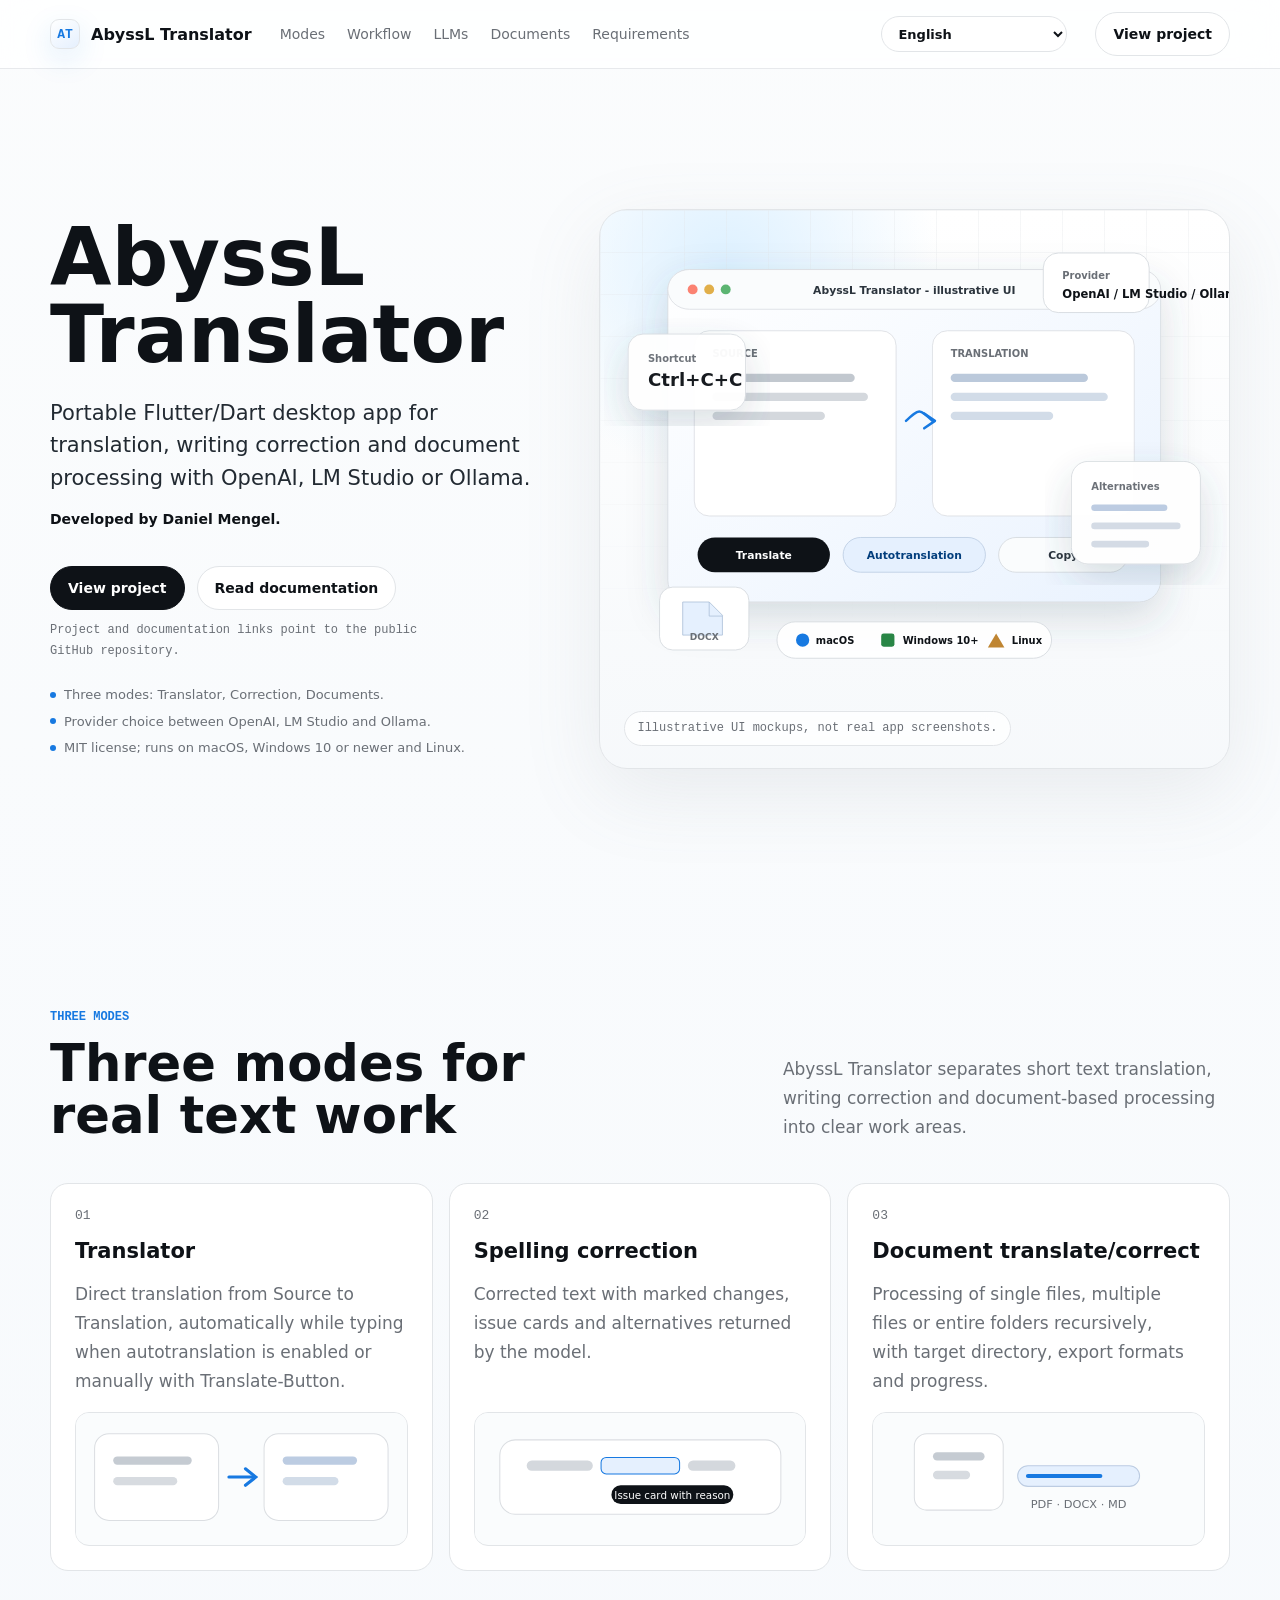
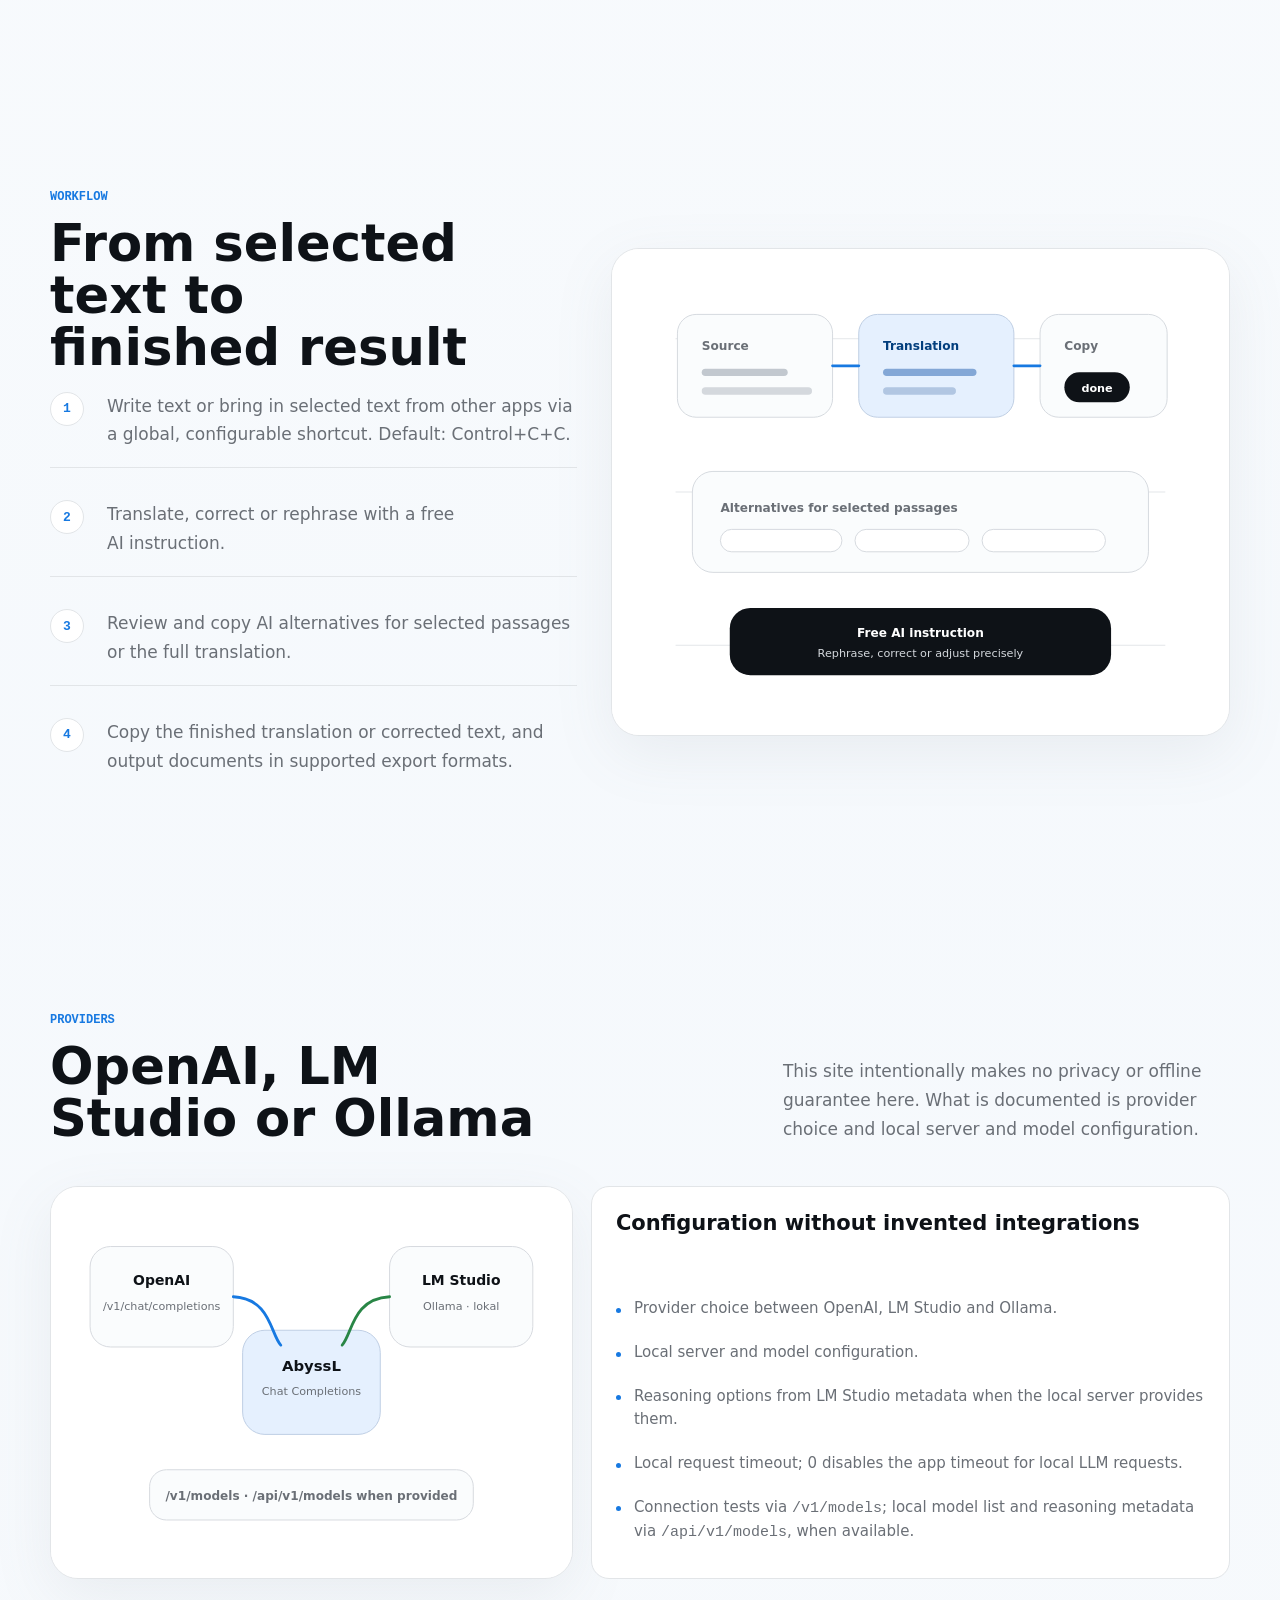
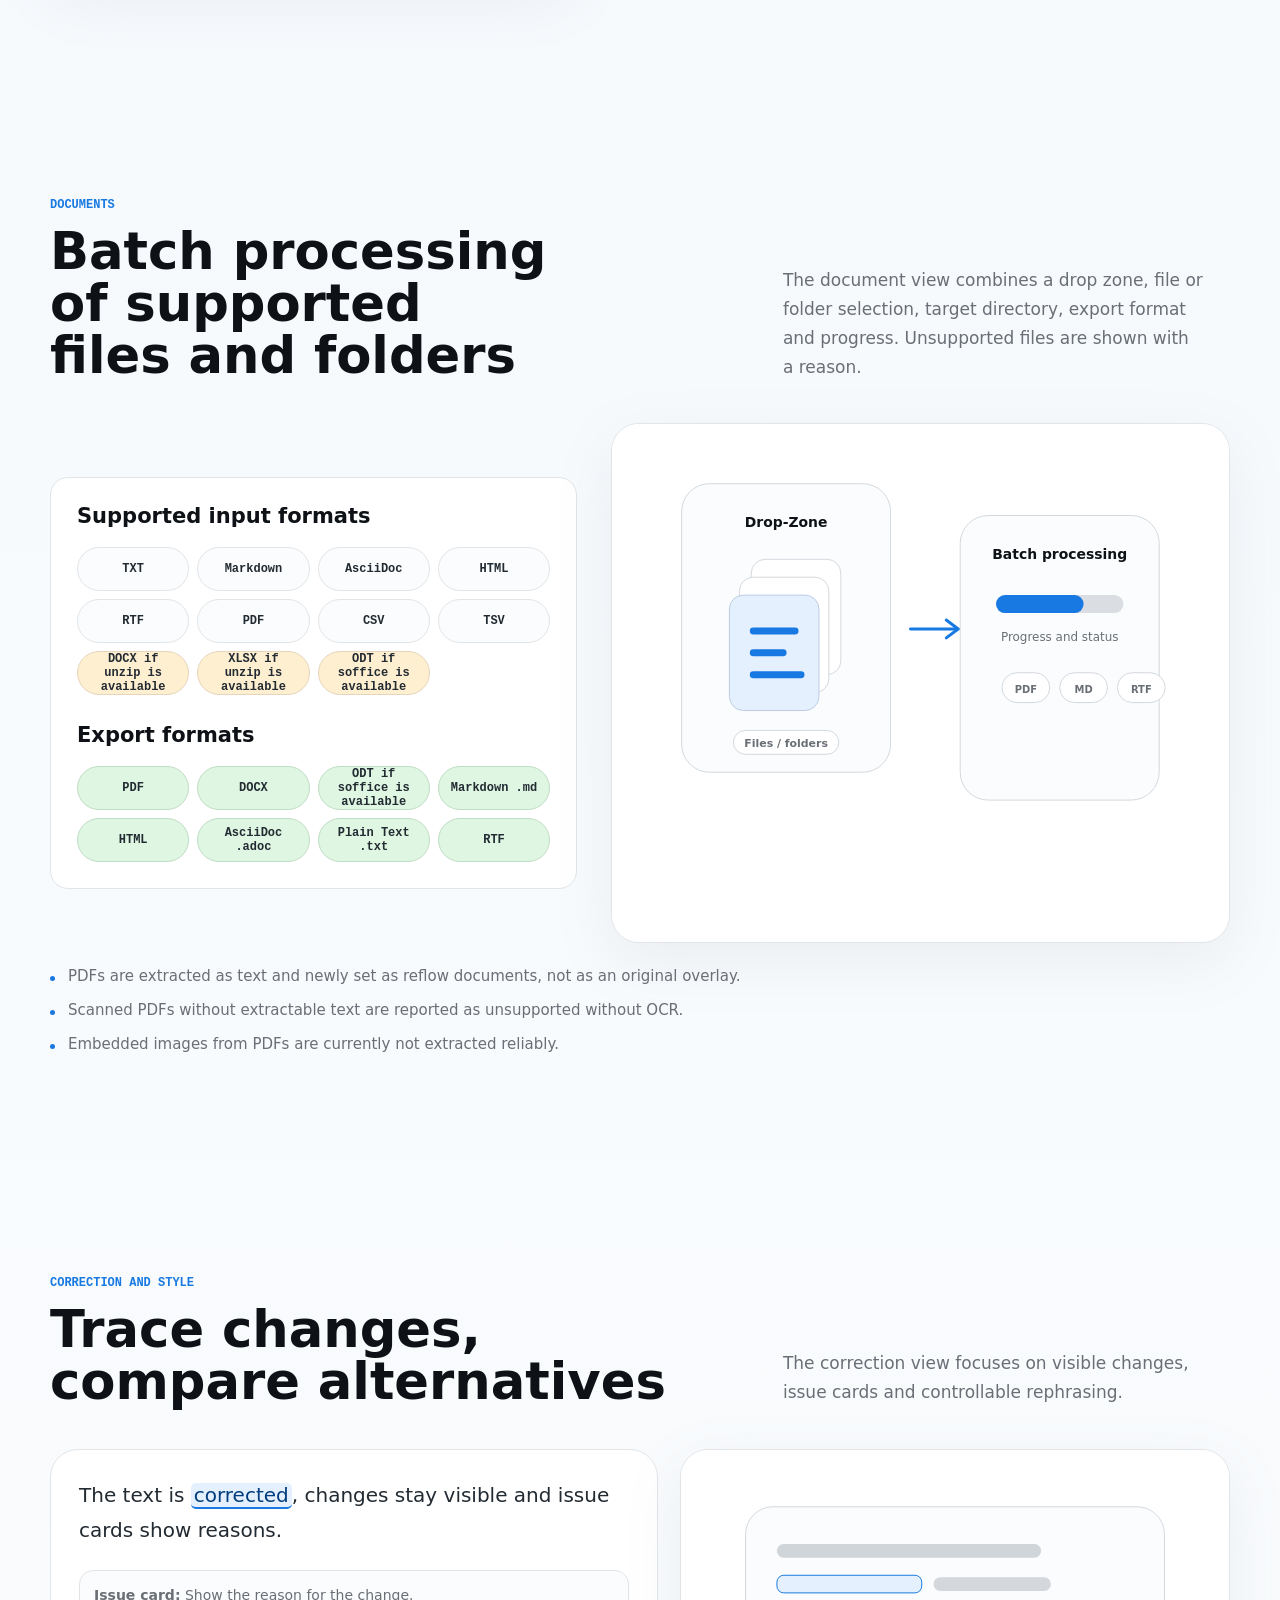
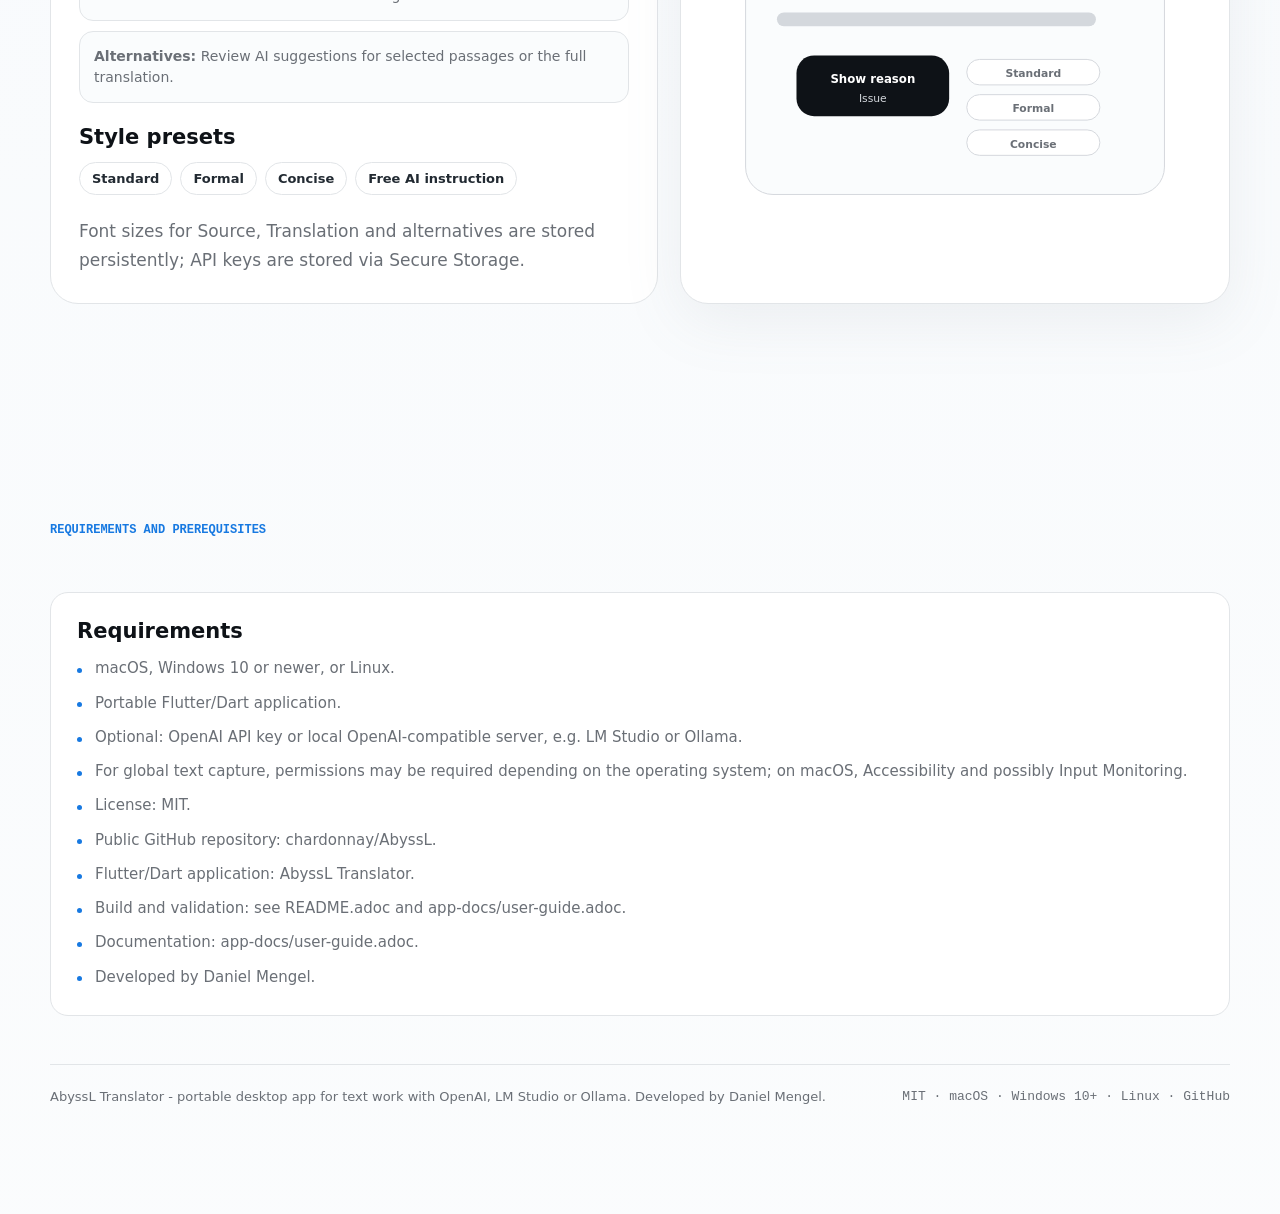
==== commit af41b440: "Commit remaining Flutter migration updates" ====
--- a/docs/index.html
+++ b/docs/index.html
@@ -22,7 +22,7 @@
   }
   tryShim('localStorage');
   tryShim('sessionStorage');
-})();</script><meta charset="utf-8"><meta name="viewport" content="width=device-width, initial-scale=1"><title>AbyssL Translator - portable Desktop-App für Übersetzung und Textarbeit</title><meta name="description" content="AbyssL Translator ist eine portable Flutter/Rust-Anwendung für Übersetzung, Schreibkorrektur und dokumentbasierte Verarbeitung mit OpenAI, LM Studio oder Ollama."><style>:root{--bg:oklch(99% 0.002 240);--surface:oklch(100% 0 0);--fg:oklch(18% 0.012 250);--muted:oklch(54% 0.012 250);--border:oklch(92% 0.005 250);--accent:oklch(58% 0.18 255);--font-display:-apple-system,BlinkMacSystemFont,'SF Pro Display',system-ui,sans-serif;--font-body:-apple-system,BlinkMacSystemFont,'SF Pro Text',system-ui,sans-serif;--font-mono:"SFMono-Regular",ui-monospace,Menlo,Consolas,monospace;--ink-2:oklch(28% 0.018 250);--soft-blue:oklch(95% 0.022 255);--soft-green:oklch(95% 0.035 150);--green:oklch(55% 0.13 150);--soft-amber:oklch(96% 0.045 80);--amber:oklch(66% 0.12 72);--shadow:0 24px 80px oklch(58% 0.02 250 / 0.12);--radius-lg:28px;--radius-md:18px;--radius-sm:12px;--page:min(1180px,calc(100vw - 48px))}*{box-sizing:border-box}html{scroll-behavior:smooth}body{margin:0;background:linear-gradient(180deg,oklch(99% 0.002 240) 0%,oklch(98% 0.006 250) 42%,var(--bg) 100%);color:var(--fg);font-family:var(--font-body);-webkit-font-smoothing:antialiased;text-rendering:optimizeLegibility}a{color:inherit;text-decoration:none}.site-header{position:sticky;top:0;z-index:20;border-bottom:1px solid oklch(92% 0.005 250 / .82);background:oklch(100% 0 0 / .78);backdrop-filter:blur(18px)}.nav{width:var(--page);min-height:68px;margin:0 auto;display:flex;align-items:center;justify-content:space-between;gap:28px}.brand{display:inline-flex;align-items:center;gap:11px;font-weight:700;letter-spacing:0;white-space:nowrap}.brand-mark{inline-size:30px;block-size:30px;border:1px solid var(--border);border-radius:9px;display:grid;place-items:center;background:linear-gradient(145deg,var(--surface),var(--soft-blue));color:var(--accent);font-family:var(--font-mono);font-size:13px;box-shadow:0 10px 30px oklch(58% 0.18 255 / .13)}.nav-links{display:flex;align-items:center;gap:22px;color:var(--muted);font-size:14px}.nav-links a:hover{color:var(--fg)}.language-field{display:inline-flex;align-items:center;gap:8px;margin-inline-start:auto}.language-select{min-height:36px;border:1px solid var(--border);border-radius:999px;background:var(--surface);color:var(--fg);font:650 13px/1 var(--font-body);padding:0 34px 0 12px;appearance:auto}.language-select:focus-visible{outline:2px solid var(--accent);outline-offset:2px}.sr-only{position:absolute;inline-size:1px;block-size:1px;padding:0;margin:-1px;overflow:hidden;clip:rect(0,0,0,0);white-space:nowrap;border:0}.button{display:inline-flex;align-items:center;justify-content:center;min-height:44px;padding:0 17px;border-radius:999px;border:1px solid var(--border);background:var(--surface);color:var(--fg);font-size:14px;font-weight:650;line-height:1;white-space:nowrap;transition:transform 180ms ease,border-color 180ms ease,box-shadow 180ms ease}.button:hover{transform:translateY(-1px);border-color:oklch(82% 0.025 255);box-shadow:0 12px 34px oklch(58% 0.03 250 / .12)}.button.primary{background:var(--fg);border-color:var(--fg);color:#fff}.todo-note{font-family:var(--font-mono);color:var(--muted);font-size:12px;margin-top:10px}main{overflow:hidden}.section{width:var(--page);margin:0 auto;padding:110px 0}.hero{display:grid;grid-template-columns:.9fr 1.15fr;gap:56px;align-items:center;min-height:calc(100vh - 68px);padding:82px 0 74px}.hero-copy{max-width:560px}h1,h2,h3{font-family:var(--font-display);margin:0;letter-spacing:0;text-wrap:balance}h1{font-size:clamp(54px,6.2vw,92px);line-height:.96;font-weight:760}h2{font-size:clamp(34px,4vw,58px);line-height:1.02;font-weight:730}h3{font-size:21px;line-height:1.18;font-weight:720}p{margin:0;color:var(--muted);font-size:17px;line-height:1.7;text-wrap:pretty}.lead{margin-top:24px;font-size:21px;line-height:1.55;color:var(--ink-2);max-width:640px}.developer-line{margin-top:14px;color:var(--fg);font-size:14px;font-weight:650}.hero-actions{margin-top:34px;display:flex;flex-wrap:wrap;gap:12px}.trust-line{margin-top:24px;display:grid;gap:7px;color:var(--muted);font-size:13px;line-height:1.5}.trust-line span{display:inline-flex;align-items:center;gap:8px}.dot{inline-size:6px;block-size:6px;border-radius:99px;background:var(--accent)}.visual-shell{position:relative;border:1px solid var(--border);border-radius:var(--radius-lg);background:radial-gradient(circle at 20% 10%,oklch(95% 0.04 255),transparent 30%),linear-gradient(180deg,var(--surface),oklch(98% 0.004 245));box-shadow:var(--shadow);overflow:hidden;min-height:560px}.visual-shell::before{content:"";position:absolute;inset:0;background-image:linear-gradient(oklch(92% 0.005 250 / .62) 1px,transparent 1px),linear-gradient(90deg,oklch(92% 0.005 250 / .62) 1px,transparent 1px);background-size:42px 42px;mask-image:linear-gradient(180deg,#000 0%,transparent 78%);opacity:.55}.hero-svg,.section-svg{position:relative;display:block;inline-size:100%;block-size:auto}.visual-caption{position:absolute;inset-inline-start:24px;inset-block-end:22px;max-width:calc(100% - 48px);color:var(--muted);font-family:var(--font-mono);font-size:12px;line-height:1.45;background:oklch(100% 0 0 / .78);border:1px solid var(--border);border-radius:999px;padding:8px 12px;backdrop-filter:blur(12px)}.section-head{display:grid;grid-template-columns:minmax(0,.85fr) minmax(280px,.55fr);gap:42px;align-items:end;margin-bottom:42px}.eyebrow{display:block;margin-bottom:14px;color:var(--accent);font-family:var(--font-mono);font-size:12px;line-height:1;font-weight:700;letter-spacing:0;text-transform:uppercase}.mode-grid{display:grid;grid-template-columns:repeat(3,minmax(0,1fr));gap:16px}.mode-card,.info-card,.format-panel,.transparency-card{border:1px solid var(--border);border-radius:var(--radius-md);background:var(--surface)}.mode-card{padding:24px;min-height:300px;display:grid;grid-template-rows:auto auto 1fr;gap:16px}.mode-index{color:var(--muted);font-family:var(--font-mono);font-size:13px}.mini-visual{align-self:end;border:1px solid var(--border);border-radius:14px;background:oklch(99% 0.002 240);min-height:122px;overflow:hidden}.split{display:grid;grid-template-columns:minmax(0,.92fr) minmax(0,1.08fr);gap:34px;align-items:center}.workflow-list{display:grid;gap:14px}.workflow-step{display:grid;grid-template-columns:42px minmax(0,1fr);gap:15px;align-items:start;padding:18px 0;border-bottom:1px solid var(--border)}.workflow-step:last-child{border-bottom:0}.step-number{inline-size:34px;block-size:34px;display:grid;place-items:center;border-radius:50%;border:1px solid var(--border);color:var(--accent);font-family:var(--font-mono);font-size:13px;font-weight:700;background:var(--surface)}.diagram-frame{border:1px solid var(--border);border-radius:var(--radius-lg);background:var(--surface);box-shadow:0 18px 60px oklch(58% 0.02 250 / .1);overflow:hidden}.llm-grid{display:grid;grid-template-columns:minmax(0,.9fr) minmax(0,1.1fr);gap:18px;align-items:stretch}.info-card{padding:24px;display:grid;gap:13px}.info-card ul,.requirements-list,.format-notes{margin:0;padding:0;list-style:none;display:grid;gap:11px;color:var(--muted);font-size:15px;line-height:1.55}.info-card li,.requirements-list li,.format-notes li{position:relative;padding-inline-start:18px}.info-card li::before,.requirements-list li::before,.format-notes li::before{content:"";position:absolute;inset-inline-start:0;inset-block-start:.72em;inline-size:5px;block-size:5px;border-radius:99px;background:var(--accent)}.format-panel{padding:26px}.format-matrix{display:grid;grid-template-columns:repeat(4,minmax(0,1fr));gap:8px;margin-top:18px}.format-chip{min-height:44px;display:flex;align-items:center;justify-content:center;border:1px solid var(--border);border-radius:999px;background:oklch(99% 0.002 240);color:var(--ink-2);font-family:var(--font-mono);font-size:12px;font-weight:650;text-align:center;padding:0 10px}.format-chip.conditional{background:var(--soft-amber);border-color:oklch(88% 0.04 80)}.format-chip.export{background:var(--soft-green);border-color:oklch(87% 0.045 150)}.correction-layout{display:grid;grid-template-columns:minmax(0,1.05fr) minmax(0,.95fr);gap:22px;align-items:stretch}.correction-panel{border:1px solid var(--border);border-radius:var(--radius-lg);background:var(--surface);padding:28px;display:grid;gap:22px}.marked-copy{font-size:20px;line-height:1.75;color:var(--ink-2)}.mark-change{color:oklch(37% 0.12 255);background:var(--soft-blue);border-bottom:2px solid var(--accent);border-radius:5px;padding:0 3px}.tooltip-row{display:grid;gap:10px}.tooltip{border:1px solid var(--border);border-radius:14px;padding:14px;background:oklch(99% 0.002 240);color:var(--muted);font-size:14px;line-height:1.5}.style-row{display:flex;flex-wrap:wrap;gap:8px}.style-pill{border:1px solid var(--border);border-radius:999px;padding:8px 12px;color:var(--ink-2);background:var(--surface);font-size:13px;font-weight:650}.requirements{display:grid;grid-template-columns:minmax(0,1fr);gap:22px}.transparency-card{padding:26px}.transparency-card h3{margin-bottom:14px}.fineprint{margin-top:48px;padding-top:24px;border-top:1px solid var(--border);display:grid;grid-template-columns:1fr auto;gap:22px;align-items:center;color:var(--muted);font-size:13px}.validation{margin-top:42px;border:1px solid var(--border);border-radius:var(--radius-lg);background:var(--surface);padding:28px}.validation h3{margin-bottom:18px}.validation-grid{display:grid;grid-template-columns:repeat(2,minmax(0,1fr));gap:20px}.validation h4{margin:0 0 8px;font-size:14px;line-height:1.2}.validation p,.validation li{font-size:14px;line-height:1.58}.validation ul{margin:0;padding-inline-start:18px;color:var(--muted)}svg text{font-family:var(--font-body)}.mono{font-family:var(--font-mono);font-variant-numeric:tabular-nums}@media(max-width:980px){:root{--page:min(100vw - 32px,760px)}.nav-links{display:none}.hero,.section-head,.split,.llm-grid,.correction-layout,.requirements,.validation-grid{grid-template-columns:1fr}.hero{min-height:auto;padding-top:56px}.mode-grid{grid-template-columns:1fr}.section{padding:78px 0}.visual-shell{min-height:420px}}@media(max-width:620px){:root{--page:min(100vw - 24px,520px)}h1{font-size:clamp(46px,14vw,64px)}.lead{font-size:18px}.hero-actions,.fineprint{display:grid;grid-template-columns:1fr}.button{width:100%}.format-matrix{grid-template-columns:repeat(2,minmax(0,1fr))}.visual-caption{position:relative;inset:auto;margin:0 16px 16px;border-radius:14px}}@media(prefers-reduced-motion:reduce){*,*::before,*::after{scroll-behavior:auto!important;transition-duration:.001ms!important;animation-duration:.001ms!important}}</style></head><body><header class="site-header"><nav class="nav" aria-label="Hauptnavigation"><a class="brand" href="#top" aria-label="AbyssL Translator Start"><span class="brand-mark">AT</span><span>AbyssL Translator</span></a><div class="nav-links"><a href="#modi">Modi</a><a href="#workflow">Workflow</a><a href="#llms">LLMs</a><a href="#dokumente">Dokumente</a><a href="#transparenz">Anforderungen</a></div><div class="language-field"><label class="sr-only" for="languageSelect">Sprache</label><select class="language-select" id="languageSelect" aria-label="Sprache auswählen"><option value="en">English</option><option value="de">Deutsch</option><option value="fr">Français</option><option value="es">Español</option><option value="pt">Português</option><option value="it">Italiano</option><option value="nl">Nederlands</option><option value="hbs">Serbo-Kroatisch</option></select></div><a class="button" href="https://github.com/chardonnay/AbyssL" target="_blank" rel="noopener noreferrer">Projekt ansehen</a></nav></header><main id="top"><section class="section hero" data-od-id="hero"><div class="hero-copy"><h1>AbyssL Translator</h1><p class="lead">Portable Flutter/Rust-Desktop-App für Übersetzung, Schreibkorrektur und Dokumentverarbeitung mit OpenAI, LM Studio oder Ollama.</p><p class="developer-line">Entwickelt von Daniel Mengel.</p><div class="hero-actions" id="platzhalter"><a class="button primary" href="https://github.com/chardonnay/AbyssL" target="_blank" rel="noopener noreferrer" aria-label="GitHub-Projekt öffnen">Projekt ansehen</a><a class="button" href="https://github.com/chardonnay/AbyssL/blob/main/docs/user-guide.adoc" target="_blank" rel="noopener noreferrer" aria-label="User Guide auf GitHub öffnen">Dokumentation lesen</a></div><p class="todo-note">Projekt- und Dokumentationslinks führen auf das öffentliche GitHub-Repository.</p><div class="trust-line" aria-label="Kurzprofil"><span><i class="dot" aria-hidden="true"></i> Drei Modi: Übersetzer, Rechtschreibkorrektur, Dokument Übersetzen/Korrigieren.</span><span><i class="dot" aria-hidden="true"></i> Anbieterwahl zwischen OpenAI, LM Studio und Ollama.</span><span><i class="dot" aria-hidden="true"></i> MIT-Lizenz; läuft unter macOS, Windows 10 oder neuer und Linux.</span></div></div><div class="visual-shell" aria-label="Illustrative plattformübergreifende Desktop-App-Oberfläche, kein echter Screenshot"><svg class="hero-svg" viewBox="0 0 760 590" role="img" aria-labelledby="heroSvgTitle heroSvgDesc"><title id="heroSvgTitle">Illustratives App-Mockup für AbyssL Translator</title><desc id="heroSvgDesc">Eine helle plattformübergreifende Desktop-Oberfläche zeigt Source und Translation, Alternativen und Dokumentelemente als Illustration.</desc><defs><linearGradient id="panelGlow" x1="0" x2="1" y1="0" y2="1"><stop offset="0" stop-color="oklch(100% 0 0)"/><stop offset="1" stop-color="oklch(96% 0.018 255)"/></linearGradient><filter id="softShadow" x="-20%" y="-20%" width="140%" height="140%"><feDropShadow dx="0" dy="18" stdDeviation="24" flood-color="oklch(42% 0.04 250)" flood-opacity="0.18"/></filter></defs><rect x="82" y="72" width="596" height="402" rx="26" fill="url(#panelGlow)" stroke="oklch(88% 0.008 250)" filter="url(#softShadow)"/><rect x="82" y="72" width="596" height="48" rx="26" fill="oklch(99% 0.002 240)" stroke="oklch(90% 0.006 250)"/><circle cx="112" cy="96" r="6" fill="oklch(74% 0.15 29)"/><circle cx="132" cy="96" r="6" fill="oklch(78% 0.13 82)"/><circle cx="152" cy="96" r="6" fill="oklch(70% 0.13 150)"/><text x="380" y="101" text-anchor="middle" font-size="13" font-weight="700" fill="oklch(32% 0.02 250)">AbyssL Translator - illustrative UI</text><rect x="114" y="146" width="244" height="224" rx="18" fill="oklch(100% 0 0)" stroke="oklch(90% 0.006 250)"/><rect x="402" y="146" width="244" height="224" rx="18" fill="oklch(100% 0 0)" stroke="oklch(90% 0.006 250)"/><text x="136" y="178" font-size="12" font-weight="700" fill="oklch(54% 0.012 250)">SOURCE</text><text x="424" y="178" font-size="12" font-weight="700" fill="oklch(54% 0.012 250)">TRANSLATION</text><rect x="136" y="198" width="172" height="10" rx="5" fill="oklch(83% 0.012 250)"/><rect x="136" y="221" width="188" height="10" rx="5" fill="oklch(88% 0.008 250)"/><rect x="136" y="244" width="136" height="10" rx="5" fill="oklch(88% 0.008 250)"/><rect x="424" y="198" width="166" height="10" rx="5" fill="oklch(83% 0.03 255)"/><rect x="424" y="221" width="190" height="10" rx="5" fill="oklch(89% 0.02 255)"/><rect x="424" y="244" width="124" height="10" rx="5" fill="oklch(89% 0.02 255)"/><path d="M370 255 C386 240 386 240 402 255" fill="none" stroke="oklch(58% 0.18 255)" stroke-width="3" stroke-linecap="round"/><path d="M392 246 L405 255 L392 264" fill="none" stroke="oklch(58% 0.18 255)" stroke-width="3" stroke-linecap="round" stroke-linejoin="round"/><rect x="118" y="396" width="160" height="42" rx="21" fill="oklch(18% 0.012 250)"/><text x="198" y="422" text-anchor="middle" font-size="13" font-weight="700" fill="white">Cmd + Return</text><rect x="294" y="396" width="172" height="42" rx="21" fill="oklch(95% 0.022 255)" stroke="oklch(84% 0.035 255)"/><text x="380" y="422" text-anchor="middle" font-size="13" font-weight="700" fill="oklch(37% 0.12 255)">Autotranslation</text><rect x="482" y="396" width="156" height="42" rx="21" fill="oklch(99% 0.002 240)" stroke="oklch(88% 0.008 250)"/><text x="560" y="422" text-anchor="middle" font-size="13" font-weight="700" fill="oklch(32% 0.02 250)">Copy</text><g opacity=".96"><rect x="34" y="150" width="142" height="92" rx="18" fill="oklch(100% 0 0)" stroke="oklch(88% 0.008 250)" filter="url(#softShadow)"/><text x="58" y="184" font-size="12" font-weight="700" fill="oklch(54% 0.012 250)">Shortcut</text><text x="58" y="213" font-size="22" font-weight="760" fill="oklch(18% 0.012 250)">Ctrl+C+C</text></g><g opacity=".98"><rect x="570" y="304" width="156" height="124" rx="20" fill="oklch(100% 0 0)" stroke="oklch(88% 0.008 250)" filter="url(#softShadow)"/><text x="594" y="338" font-size="12" font-weight="700" fill="oklch(54% 0.012 250)">Alternativen</text><rect x="594" y="356" width="92" height="8" rx="4" fill="oklch(84% 0.035 255)"/><rect x="594" y="378" width="108" height="8" rx="4" fill="oklch(89% 0.016 255)"/><rect x="594" y="400" width="70" height="8" rx="4" fill="oklch(89% 0.016 255)"/></g><g transform="translate(72 456)"><rect x="0" y="0" width="108" height="76" rx="16" fill="oklch(100% 0 0)" stroke="oklch(88% 0.008 250)"/><path d="M28 18 h32 l16 16 v24 h-48 z" fill="oklch(95% 0.022 255)" stroke="oklch(80% 0.04 255)"/><path d="M60 18 v17 h16" fill="none" stroke="oklch(80% 0.04 255)"/><text x="54" y="64" text-anchor="middle" font-size="11" font-weight="700" fill="oklch(54% 0.012 250)">DOCX</text></g><g transform="translate(536 52)"><rect x="0" y="0" width="128" height="72" rx="18" fill="oklch(100% 0 0)" stroke="oklch(88% 0.008 250)"/><text x="23" y="31" font-size="12" font-weight="700" fill="oklch(54% 0.012 250)">Provider</text><text x="23" y="54" font-size="14" font-weight="760" fill="oklch(18% 0.012 250)">OpenAI / LM Studio / Ollama</text></g><g transform="translate(214 498)" aria-label="macOS Windows Linux"><rect x="0" y="0" width="332" height="44" rx="22" fill="oklch(100% 0 0 / .92)" stroke="oklch(88% 0.008 250)"/><circle cx="31" cy="22" r="8" fill="oklch(58% 0.18 255)"/><text x="47" y="27" font-size="12" font-weight="760" fill="oklch(18% 0.012 250)">macOS</text><rect x="126" y="14" width="16" height="16" rx="3" fill="oklch(55% 0.13 150)"/><text x="152" y="27" font-size="12" font-weight="760" fill="oklch(18% 0.012 250)">Windows 10+</text><path d="M265 14 l10 17 h-20 z" fill="oklch(66% 0.12 72)"/><text x="284" y="27" font-size="12" font-weight="760" fill="oklch(18% 0.012 250)">Linux</text></g></svg><div class="visual-caption">Illustrative UI-Mockups, keine echten App-Screenshots.</div></div></section><section class="section" id="modi" data-od-id="modes"><div class="section-head"><div><span class="eyebrow">Drei Modi</span><h2>Drei Modi für echte Textarbeit</h2></div><p>AbyssL Translator trennt kurze Textübersetzung, Schreibkorrektur und dokumentbasierte Verarbeitung in klare Arbeitsbereiche.</p></div><div class="mode-grid"><article class="mode-card"><span class="mode-index">01</span><h3>Übersetzer</h3><p>Direkte Übersetzung von Source zu Translation, automatisch beim Tippen wenn Autotranslation aktiviert ist oder manuell mit Cmd+Return.</p><div class="mini-visual" aria-hidden="true"><svg viewBox="0 0 320 124"><rect width="320" height="124" fill="oklch(99% 0.002 240)"/><rect x="18" y="20" width="120" height="84" rx="14" fill="white" stroke="oklch(90% 0.006 250)"/><rect x="182" y="20" width="120" height="84" rx="14" fill="white" stroke="oklch(90% 0.006 250)"/><path d="M148 62 H172" stroke="oklch(58% 0.18 255)" stroke-width="3" stroke-linecap="round"/><path d="M164 54 L174 62 L164 70" fill="none" stroke="oklch(58% 0.18 255)" stroke-width="3" stroke-linecap="round"/><rect x="36" y="42" width="76" height="8" rx="4" fill="oklch(84% 0.012 250)"/><rect x="36" y="62" width="62" height="8" rx="4" fill="oklch(89% 0.008 250)"/><rect x="200" y="42" width="72" height="8" rx="4" fill="oklch(84% 0.035 255)"/><rect x="200" y="62" width="54" height="8" rx="4" fill="oklch(89% 0.02 255)"/></svg></div></article><article class="mode-card"><span class="mode-index">02</span><h3>Rechtschreibkorrektur</h3><p>Korrigierter Text mit markierten Änderungen, Tooltips, Alternativen und der Möglichkeit, das Original wiederherzustellen.</p><div class="mini-visual" aria-hidden="true"><svg viewBox="0 0 320 124"><rect width="320" height="124" fill="oklch(99% 0.002 240)"/><rect x="24" y="26" width="272" height="72" rx="15" fill="white" stroke="oklch(90% 0.006 250)"/><rect x="50" y="46" width="64" height="10" rx="5" fill="oklch(88% 0.008 250)"/><rect x="122" y="43" width="76" height="16" rx="5" fill="oklch(95% 0.022 255)" stroke="oklch(58% 0.18 255)"/><rect x="206" y="46" width="46" height="10" rx="5" fill="oklch(88% 0.008 250)"/><rect x="132" y="70" width="118" height="18" rx="9" fill="oklch(18% 0.012 250)"/><text x="191" y="83" text-anchor="middle" font-size="10" fill="white">Tooltip mit Grund</text></svg></div></article><article class="mode-card"><span class="mode-index">03</span><h3>Dokument Übersetzen/Korrigieren</h3><p>Verarbeitung einzelner Dateien, mehrerer Dateien oder ganzer Ordner rekursiv, mit Zielverzeichnis, Exportformaten und Fortschritt.</p><div class="mini-visual" aria-hidden="true"><svg viewBox="0 0 320 124"><rect width="320" height="124" fill="oklch(99% 0.002 240)"/><rect x="40" y="20" width="86" height="74" rx="12" fill="white" stroke="oklch(90% 0.006 250)"/><rect x="58" y="38" width="50" height="8" rx="4" fill="oklch(84% 0.012 250)"/><rect x="58" y="56" width="36" height="8" rx="4" fill="oklch(89% 0.008 250)"/><rect x="140" y="51" width="118" height="20" rx="10" fill="oklch(95% 0.022 255)" stroke="oklch(84% 0.035 255)"/><rect x="148" y="59" width="74" height="4" rx="2" fill="oklch(58% 0.18 255)"/><text x="199" y="92" text-anchor="middle" font-size="11" fill="oklch(54% 0.012 250)">PDF · DOCX · MD</text></svg></div></article></div></section><section class="section split" id="workflow" data-od-id="workflow"><div><span class="eyebrow">Workflow</span><h2>Von markiertem Text bis fertigem Ergebnis</h2><div class="workflow-list" aria-label="Workflow-Schritte"><div class="workflow-step"><span class="step-number">1</span><p>Text schreiben oder markierten Text aus anderen Apps per globalem, konfigurierbarem Shortcut übernehmen. Standard: Control+C+C.</p></div><div class="workflow-step"><span class="step-number">2</span><p>Übersetzen, korrigieren oder mit freier KI-Anweisung umformulieren.</p></div><div class="workflow-step"><span class="step-number">3</span><p>KI-Alternativen für markierte Textstellen oder die ganze Übersetzung prüfen und übernehmen.</p></div><div class="workflow-step"><span class="step-number">4</span><p>Fertige Übersetzung oder korrigierten Text kopieren, Dokumente in unterstützte Exportformate ausgeben.</p></div></div></div><div class="diagram-frame"><svg class="section-svg" viewBox="0 0 660 520" role="img" aria-labelledby="workflowTitle"><title id="workflowTitle">Workflow-Grafik von Source zu Translation und Alternativen</title><rect width="660" height="520" fill="oklch(100% 0 0)"/><path d="M68 96 H592" stroke="oklch(92% 0.005 250)" stroke-width="1"/><path d="M68 260 H592" stroke="oklch(92% 0.005 250)" stroke-width="1"/><path d="M68 424 H592" stroke="oklch(92% 0.005 250)" stroke-width="1"/><g><rect x="70" y="70" width="166" height="110" rx="20" fill="oklch(99% 0.002 240)" stroke="oklch(88% 0.008 250)"/><text x="96" y="108" font-size="13" font-weight="700" fill="oklch(54% 0.012 250)">Source</text><rect x="96" y="128" width="92" height="8" rx="4" fill="oklch(83% 0.012 250)"/><rect x="96" y="148" width="118" height="8" rx="4" fill="oklch(88% 0.008 250)"/></g><g><rect x="264" y="70" width="166" height="110" rx="20" fill="oklch(95% 0.022 255)" stroke="oklch(84% 0.035 255)"/><text x="290" y="108" font-size="13" font-weight="700" fill="oklch(37% 0.12 255)">Translation</text><rect x="290" y="128" width="100" height="8" rx="4" fill="oklch(72% 0.08 255)"/><rect x="290" y="148" width="78" height="8" rx="4" fill="oklch(82% 0.045 255)"/></g><g><rect x="458" y="70" width="136" height="110" rx="20" fill="oklch(99% 0.002 240)" stroke="oklch(88% 0.008 250)"/><text x="484" y="108" font-size="13" font-weight="700" fill="oklch(54% 0.012 250)">Copy</text><rect x="484" y="132" width="70" height="32" rx="16" fill="oklch(18% 0.012 250)"/><text x="519" y="153" text-anchor="middle" font-size="12" font-weight="700" fill="white">fertig</text></g><path d="M236 125 H264" stroke="oklch(58% 0.18 255)" stroke-width="3" stroke-linecap="round"/><path d="M430 125 H458" stroke="oklch(58% 0.18 255)" stroke-width="3" stroke-linecap="round"/><g transform="translate(86 238)"><rect width="488" height="108" rx="22" fill="oklch(99% 0.002 240)" stroke="oklch(88% 0.008 250)"/><text x="30" y="43" font-size="13" font-weight="700" fill="oklch(54% 0.012 250)">Alternativen für markierte Textstellen</text><rect x="30" y="62" width="130" height="24" rx="12" fill="white" stroke="oklch(88% 0.008 250)"/><rect x="174" y="62" width="122" height="24" rx="12" fill="white" stroke="oklch(88% 0.008 250)"/><rect x="310" y="62" width="132" height="24" rx="12" fill="white" stroke="oklch(88% 0.008 250)"/></g><g transform="translate(126 384)"><rect width="408" height="72" rx="22" fill="oklch(18% 0.012 250)"/><text x="204" y="31" text-anchor="middle" font-size="13" font-weight="700" fill="white">Freie KI-Anweisung</text><text x="204" y="53" text-anchor="middle" font-size="12" fill="oklch(88% 0.008 250)">Umformulieren, korrigieren oder gezielt anpassen</text></g></svg></div></section><section class="section" id="llms" data-od-id="llm"><div class="section-head"><div><span class="eyebrow">Anbieter</span><h2>OpenAI, LM Studio oder Ollama</h2></div><p>Die Website formuliert bewusst keine Datenschutz- oder Offline-Garantie. Belegt ist die Anbieterwahl zwischen OpenAI, LM Studio und Ollama sowie die Profil- und Serverkonfiguration.</p></div><div class="llm-grid"><div class="diagram-frame"><svg class="section-svg" viewBox="0 0 560 420" role="img" aria-labelledby="llmTitle"><title id="llmTitle">Grafik mit getrennten Wegen zu OpenAI und lokalem Server</title><rect width="560" height="420" fill="oklch(100% 0 0)"/><rect x="206" y="154" width="148" height="112" rx="24" fill="oklch(95% 0.022 255)" stroke="oklch(84% 0.035 255)"/><text x="280" y="198" text-anchor="middle" font-size="16" font-weight="760" fill="oklch(18% 0.012 250)">AbyssL</text><text x="280" y="224" text-anchor="middle" font-size="12" fill="oklch(54% 0.012 250)">Chat Completions</text><rect x="42" y="64" width="154" height="108" rx="22" fill="oklch(99% 0.002 240)" stroke="oklch(88% 0.008 250)"/><text x="119" y="105" text-anchor="middle" font-size="15" font-weight="760" fill="oklch(18% 0.012 250)">OpenAI</text><text x="119" y="132" text-anchor="middle" font-size="12" fill="oklch(54% 0.012 250)">/v1/chat/completions</text><rect x="364" y="64" width="154" height="108" rx="22" fill="oklch(99% 0.002 240)" stroke="oklch(88% 0.008 250)"/><text x="441" y="105" text-anchor="middle" font-size="15" font-weight="760" fill="oklch(18% 0.012 250)">LM Studio</text><text x="441" y="132" text-anchor="middle" font-size="12" fill="oklch(54% 0.012 250)">Ollama · lokal</text><path d="M196 118 C236 120 236 158 247 170" fill="none" stroke="oklch(58% 0.18 255)" stroke-width="3" stroke-linecap="round"/><path d="M364 118 C324 120 324 158 313 170" fill="none" stroke="oklch(55% 0.13 150)" stroke-width="3" stroke-linecap="round"/><rect x="106" y="304" width="348" height="54" rx="18" fill="oklch(99% 0.002 240)" stroke="oklch(88% 0.008 250)"/><text x="280" y="337" text-anchor="middle" font-size="13" font-weight="700" fill="oklch(54% 0.012 250)">/v1/models · /api/v1/models wenn bereitgestellt</text></svg></div><div class="info-card"><h3>Konfiguration ohne erfundene Integrationen</h3><ul><li>Anbieterwahl zwischen OpenAI, LM Studio und Ollama.</li><li>Lokale LLM-Profile für unterschiedliche lokale Modelle und Server.</li><li>Reasoning-Optionen aus LM-Studio-Metadaten, wenn der lokale Server diese bereitstellt.</li><li>Lokaler Request-Timeout; 0 deaktiviert den App-Timeout für lokale LLM-Anfragen.</li><li>Verbindungstests über <span class="mono">/v1/models</span>; lokale Modellliste und Reasoning-Metadaten über <span class="mono">/api/v1/models</span>, wenn verfügbar.</li></ul></div></div></section><section class="section" id="dokumente" data-od-id="documents"><div class="section-head"><div><span class="eyebrow">Dokumente</span><h2>Batch-Verarbeitung unterstützter Dateien und Ordner</h2></div><p>Die Dokumentansicht kombiniert Drop-Zone, Datei- oder Ordnerauswahl, Zielverzeichnis, Exportformat und Fortschritt. Unsupported-Dateien werden mit Grund angezeigt.</p></div><div class="split"><div class="format-panel"><h3>Unterstützte Eingabeformate</h3><div class="format-matrix" aria-label="Eingabeformate"><span class="format-chip">TXT</span><span class="format-chip">Markdown</span><span class="format-chip">AsciiDoc</span><span class="format-chip">HTML</span><span class="format-chip">RTF</span><span class="format-chip">PDF</span><span class="format-chip">CSV</span><span class="format-chip">TSV</span><span class="format-chip conditional">DOCX wenn unzip</span><span class="format-chip conditional">XLSX wenn unzip</span><span class="format-chip conditional">ODT wenn soffice</span></div><h3 style="margin-top:28px">Exportformate</h3><div class="format-matrix" aria-label="Exportformate"><span class="format-chip export">PDF</span><span class="format-chip export">DOCX</span><span class="format-chip export">ODT wenn soffice</span><span class="format-chip export">Markdown .md</span><span class="format-chip export">HTML</span><span class="format-chip export">AsciiDoc .adoc</span><span class="format-chip export">Plain Text .txt</span><span class="format-chip export">RTF</span></div></div><div class="diagram-frame"><svg class="section-svg" viewBox="0 0 620 520" role="img" aria-labelledby="docTitle"><title id="docTitle">Dokument-Batch-Grafik mit Datei-Stack und Fortschritt</title><rect width="620" height="520" fill="oklch(100% 0 0)"/><rect x="70" y="60" width="210" height="290" rx="28" fill="oklch(99% 0.002 240)" stroke="oklch(88% 0.008 250)"/><text x="175" y="104" text-anchor="middle" font-size="14" font-weight="760" fill="oklch(18% 0.012 250)">Drop-Zone</text><g transform="translate(118 136)"><rect x="22" y="0" width="90" height="116" rx="14" fill="white" stroke="oklch(88% 0.008 250)"/><rect x="10" y="18" width="90" height="116" rx="14" fill="white" stroke="oklch(88% 0.008 250)"/><rect x="0" y="36" width="90" height="116" rx="14" fill="oklch(95% 0.022 255)" stroke="oklch(84% 0.035 255)"/><path d="M24 72 h42 M24 94 h30 M24 116 h48" stroke="oklch(58% 0.18 255)" stroke-width="7" stroke-linecap="round"/></g><rect x="122" y="308" width="106" height="24" rx="12" fill="white" stroke="oklch(88% 0.008 250)"/><text x="175" y="325" text-anchor="middle" font-size="11" font-weight="700" fill="oklch(54% 0.012 250)">Dateien / Ordner</text><path d="M300 206 H346" stroke="oklch(58% 0.18 255)" stroke-width="3" stroke-linecap="round"/><path d="M336 197 L348 206 L336 215" fill="none" stroke="oklch(58% 0.18 255)" stroke-width="3" stroke-linecap="round"/><rect x="350" y="92" width="200" height="286" rx="28" fill="oklch(99% 0.002 240)" stroke="oklch(88% 0.008 250)"/><text x="450" y="136" text-anchor="middle" font-size="14" font-weight="760" fill="oklch(18% 0.012 250)">Batch-Verarbeitung</text><rect x="386" y="172" width="128" height="18" rx="9" fill="oklch(90% 0.008 250)"/><rect x="386" y="172" width="88" height="18" rx="9" fill="oklch(58% 0.18 255)"/><text x="450" y="218" text-anchor="middle" font-size="12" fill="oklch(54% 0.012 250)">Fortschritt und Status</text><g transform="translate(392 250)"><rect width="48" height="30" rx="15" fill="white" stroke="oklch(88% 0.008 250)"/><rect x="58" width="48" height="30" rx="15" fill="white" stroke="oklch(88% 0.008 250)"/><rect x="116" width="48" height="30" rx="15" fill="white" stroke="oklch(88% 0.008 250)"/><text x="24" y="20" text-anchor="middle" font-size="10" font-weight="700" fill="oklch(54% 0.012 250)">PDF</text><text x="82" y="20" text-anchor="middle" font-size="10" font-weight="700" fill="oklch(54% 0.012 250)">MD</text><text x="140" y="20" text-anchor="middle" font-size="10" font-weight="700" fill="oklch(54% 0.012 250)">RTF</text></g></svg></div></div><ul class="format-notes" style="margin-top:22px"><li>PDFs werden textbasiert extrahiert und als Reflow-Dokument neu gesetzt, nicht als Original-Overlay.</li><li>Gescannte PDFs ohne extrahierbaren Text werden ohne OCR als nicht unterstützt gemeldet.</li><li>Eingebettete Bilder aus PDFs werden aktuell nicht zuverlässig extrahiert.</li></ul></section><section class="section" id="korrektur" data-od-id="correction"><div class="section-head"><div><span class="eyebrow">Korrektur und Stil</span><h2>Änderungen nachvollziehen, Alternativen vergleichen</h2></div><p>Die Korrekturansicht legt den Fokus auf sichtbare Änderungen, erklärende Tooltips und kontrollierbare Umformulierungen.</p></div><div class="correction-layout"><div class="correction-panel"><p class="marked-copy">Der Text wird <span class="mark-change">korrigiert</span>, Änderungen bleiben sichtbar und das Original kann wiederhergestellt werden.</p><div class="tooltip-row"><div class="tooltip"><strong>Tooltip:</strong> Grund für die Änderung anzeigen.</div><div class="tooltip"><strong>Alternativen:</strong> KI-Vorschläge für markierte Textstellen oder die ganze Übersetzung prüfen.</div></div><div><h3>Stilvorgaben</h3><div class="style-row" style="margin-top:12px"><span class="style-pill">Natürlich</span><span class="style-pill">Formell</span><span class="style-pill">Kurz</span><span class="style-pill">Freie KI-Anweisung</span></div></div><p>Schriftgrößen für Source, Translation und Alternativen werden persistent gespeichert; die Hauptfenster-Geometrie ebenfalls.</p></div><div class="diagram-frame"><svg class="section-svg" viewBox="0 0 560 420" role="img" aria-labelledby="styleTitle"><title id="styleTitle">Illustration für Schreibkorrektur und Stilvorgaben</title><rect width="560" height="420" fill="oklch(100% 0 0)"/><rect x="66" y="58" width="428" height="294" rx="28" fill="oklch(99% 0.002 240)" stroke="oklch(88% 0.008 250)"/><rect x="98" y="96" width="270" height="14" rx="7" fill="oklch(87% 0.008 250)"/><rect x="98" y="128" width="148" height="18" rx="7" fill="oklch(95% 0.022 255)" stroke="oklch(58% 0.18 255)"/><rect x="258" y="130" width="120" height="14" rx="7" fill="oklch(88% 0.008 250)"/><rect x="98" y="166" width="326" height="14" rx="7" fill="oklch(88% 0.008 250)"/><rect x="118" y="210" width="156" height="62" rx="18" fill="oklch(18% 0.012 250)"/><text x="196" y="238" text-anchor="middle" font-size="12" font-weight="700" fill="white">Grund anzeigen</text><text x="196" y="258" text-anchor="middle" font-size="11" fill="oklch(88% 0.008 250)">Tooltip</text><rect x="292" y="214" width="136" height="26" rx="13" fill="white" stroke="oklch(88% 0.008 250)"/><text x="360" y="232" text-anchor="middle" font-size="11" font-weight="700" fill="oklch(54% 0.012 250)">Natürlich</text><rect x="292" y="250" width="136" height="26" rx="13" fill="white" stroke="oklch(88% 0.008 250)"/><text x="360" y="268" text-anchor="middle" font-size="11" font-weight="700" fill="oklch(54% 0.012 250)">Formell</text><rect x="292" y="286" width="136" height="26" rx="13" fill="white" stroke="oklch(88% 0.008 250)"/><text x="360" y="304" text-anchor="middle" font-size="11" font-weight="700" fill="oklch(54% 0.012 250)">Kurz</text></svg></div></div></section><section class="section" id="transparenz" data-od-id="transparency"><div class="section-head"><div><span class="eyebrow">Anforderungen und Voraussetzungen</span></div></div><div class="requirements"><div class="transparency-card"><h3>Anforderungen</h3><ul class="requirements-list"><li>macOS, Windows 10 oder neuer oder Linux.</li><li>Portable Flutter/Rust-Anwendung.</li><li>Optional: OpenAI API-Key oder lokaler OpenAI-kompatibler Server, z. B. LM Studio oder Ollama.</li><li>Für globale Textübernahme können je nach Betriebssystem Berechtigungen nötig sein; unter macOS Bedienungshilfen, ggf. Input Monitoring.</li><li>Lizenz: MIT.</li><li>Öffentliches GitHub-Repository: chardonnay/AbyssL.</li><li>Flutter/Rust-Applikation: AbyssL Translator.</li><li>Build- und Installationsdetails: TODO, sobald die Flutter/Rust-Dokumentation im Repository aktualisiert ist.</li><li>Dokumentation: docs/user-guide.adoc.</li><li>Entwickelt von Daniel Mengel.</li></ul></div></div><div class="fineprint"><span>AbyssL Translator - portable Desktop-App für Textarbeit mit OpenAI, LM Studio oder Ollama. Entwickelt von Daniel Mengel.</span><span class="mono">MIT · macOS · Windows 10+ · Linux · GitHub</span></div></section></main><script>
+})();</script><meta charset="utf-8"><meta name="viewport" content="width=device-width, initial-scale=1"><title>AbyssL Translator - portable Desktop-App für Übersetzung und Textarbeit</title><meta name="description" content="AbyssL Translator ist eine portable Flutter/Dart-Anwendung für Übersetzung, Schreibkorrektur und dokumentbasierte Verarbeitung mit OpenAI, LM Studio oder Ollama."><style>:root{--bg:oklch(99% 0.002 240);--surface:oklch(100% 0 0);--fg:oklch(18% 0.012 250);--muted:oklch(54% 0.012 250);--border:oklch(92% 0.005 250);--accent:oklch(58% 0.18 255);--font-display:-apple-system,BlinkMacSystemFont,'SF Pro Display',system-ui,sans-serif;--font-body:-apple-system,BlinkMacSystemFont,'SF Pro Text',system-ui,sans-serif;--font-mono:"SFMono-Regular",ui-monospace,Menlo,Consolas,monospace;--ink-2:oklch(28% 0.018 250);--soft-blue:oklch(95% 0.022 255);--soft-green:oklch(95% 0.035 150);--green:oklch(55% 0.13 150);--soft-amber:oklch(96% 0.045 80);--amber:oklch(66% 0.12 72);--shadow:0 24px 80px oklch(58% 0.02 250 / 0.12);--radius-lg:28px;--radius-md:18px;--radius-sm:12px;--page:min(1180px,calc(100vw - 48px))}*{box-sizing:border-box}html{scroll-behavior:smooth}body{margin:0;background:linear-gradient(180deg,oklch(99% 0.002 240) 0%,oklch(98% 0.006 250) 42%,var(--bg) 100%);color:var(--fg);font-family:var(--font-body);-webkit-font-smoothing:antialiased;text-rendering:optimizeLegibility}a{color:inherit;text-decoration:none}.site-header{position:sticky;top:0;z-index:20;border-bottom:1px solid oklch(92% 0.005 250 / .82);background:oklch(100% 0 0 / .78);backdrop-filter:blur(18px)}.nav{width:var(--page);min-height:68px;margin:0 auto;display:flex;align-items:center;justify-content:space-between;gap:28px}.brand{display:inline-flex;align-items:center;gap:11px;font-weight:700;letter-spacing:0;white-space:nowrap}.brand-mark{inline-size:30px;block-size:30px;border:1px solid var(--border);border-radius:9px;display:grid;place-items:center;background:linear-gradient(145deg,var(--surface),var(--soft-blue));color:var(--accent);font-family:var(--font-mono);font-size:13px;box-shadow:0 10px 30px oklch(58% 0.18 255 / .13)}.nav-links{display:flex;align-items:center;gap:22px;color:var(--muted);font-size:14px}.nav-links a:hover{color:var(--fg)}.language-field{display:inline-flex;align-items:center;gap:8px;margin-inline-start:auto}.language-select{min-height:36px;border:1px solid var(--border);border-radius:999px;background:var(--surface);color:var(--fg);font:650 13px/1 var(--font-body);padding:0 34px 0 12px;appearance:auto}.language-select:focus-visible{outline:2px solid var(--accent);outline-offset:2px}.sr-only{position:absolute;inline-size:1px;block-size:1px;padding:0;margin:-1px;overflow:hidden;clip:rect(0,0,0,0);white-space:nowrap;border:0}.button{display:inline-flex;align-items:center;justify-content:center;min-height:44px;padding:0 17px;border-radius:999px;border:1px solid var(--border);background:var(--surface);color:var(--fg);font-size:14px;font-weight:650;line-height:1;white-space:nowrap;transition:transform 180ms ease,border-color 180ms ease,box-shadow 180ms ease}.button:hover{transform:translateY(-1px);border-color:oklch(82% 0.025 255);box-shadow:0 12px 34px oklch(58% 0.03 250 / .12)}.button.primary{background:var(--fg);border-color:var(--fg);color:#fff}.link-note{font-family:var(--font-mono);color:var(--muted);font-size:12px;margin-top:10px}main{overflow:hidden}.section{width:var(--page);margin:0 auto;padding:110px 0}.hero{display:grid;grid-template-columns:.9fr 1.15fr;gap:56px;align-items:center;min-height:calc(100vh - 68px);padding:82px 0 74px}.hero-copy{max-width:560px}h1,h2,h3{font-family:var(--font-display);margin:0;letter-spacing:0;text-wrap:balance}h1{font-size:clamp(54px,6.2vw,92px);line-height:.96;font-weight:760}h2{font-size:clamp(34px,4vw,58px);line-height:1.02;font-weight:730}h3{font-size:21px;line-height:1.18;font-weight:720}p{margin:0;color:var(--muted);font-size:17px;line-height:1.7;text-wrap:pretty}.lead{margin-top:24px;font-size:21px;line-height:1.55;color:var(--ink-2);max-width:640px}.developer-line{margin-top:14px;color:var(--fg);font-size:14px;font-weight:650}.hero-actions{margin-top:34px;display:flex;flex-wrap:wrap;gap:12px}.trust-line{margin-top:24px;display:grid;gap:7px;color:var(--muted);font-size:13px;line-height:1.5}.trust-line span{display:inline-flex;align-items:center;gap:8px}.dot{inline-size:6px;block-size:6px;border-radius:99px;background:var(--accent)}.visual-shell{position:relative;border:1px solid var(--border);border-radius:var(--radius-lg);background:radial-gradient(circle at 20% 10%,oklch(95% 0.04 255),transparent 30%),linear-gradient(180deg,var(--surface),oklch(98% 0.004 245));box-shadow:var(--shadow);overflow:hidden;min-height:560px}.visual-shell::before{content:"";position:absolute;inset:0;background-image:linear-gradient(oklch(92% 0.005 250 / .62) 1px,transparent 1px),linear-gradient(90deg,oklch(92% 0.005 250 / .62) 1px,transparent 1px);background-size:42px 42px;mask-image:linear-gradient(180deg,#000 0%,transparent 78%);opacity:.55}.hero-svg,.section-svg{position:relative;display:block;inline-size:100%;block-size:auto}.visual-caption{position:absolute;inset-inline-start:24px;inset-block-end:22px;max-width:calc(100% - 48px);color:var(--muted);font-family:var(--font-mono);font-size:12px;line-height:1.45;background:oklch(100% 0 0 / .78);border:1px solid var(--border);border-radius:999px;padding:8px 12px;backdrop-filter:blur(12px)}.section-head{display:grid;grid-template-columns:minmax(0,.85fr) minmax(280px,.55fr);gap:42px;align-items:end;margin-bottom:42px}.eyebrow{display:block;margin-bottom:14px;color:var(--accent);font-family:var(--font-mono);font-size:12px;line-height:1;font-weight:700;letter-spacing:0;text-transform:uppercase}.mode-grid{display:grid;grid-template-columns:repeat(3,minmax(0,1fr));gap:16px}.mode-card,.info-card,.format-panel,.transparency-card{border:1px solid var(--border);border-radius:var(--radius-md);background:var(--surface)}.mode-card{padding:24px;min-height:300px;display:grid;grid-template-rows:auto auto 1fr;gap:16px}.mode-index{color:var(--muted);font-family:var(--font-mono);font-size:13px}.mini-visual{align-self:end;border:1px solid var(--border);border-radius:14px;background:oklch(99% 0.002 240);min-height:122px;overflow:hidden}.split{display:grid;grid-template-columns:minmax(0,.92fr) minmax(0,1.08fr);gap:34px;align-items:center}.workflow-list{display:grid;gap:14px}.workflow-step{display:grid;grid-template-columns:42px minmax(0,1fr);gap:15px;align-items:start;padding:18px 0;border-bottom:1px solid var(--border)}.workflow-step:last-child{border-bottom:0}.step-number{inline-size:34px;block-size:34px;display:grid;place-items:center;border-radius:50%;border:1px solid var(--border);color:var(--accent);font-family:var(--font-mono);font-size:13px;font-weight:700;background:var(--surface)}.diagram-frame{border:1px solid var(--border);border-radius:var(--radius-lg);background:var(--surface);box-shadow:0 18px 60px oklch(58% 0.02 250 / .1);overflow:hidden}.llm-grid{display:grid;grid-template-columns:minmax(0,.9fr) minmax(0,1.1fr);gap:18px;align-items:stretch}.info-card{padding:24px;display:grid;gap:13px}.info-card ul,.requirements-list,.format-notes{margin:0;padding:0;list-style:none;display:grid;gap:11px;color:var(--muted);font-size:15px;line-height:1.55}.info-card li,.requirements-list li,.format-notes li{position:relative;padding-inline-start:18px}.info-card li::before,.requirements-list li::before,.format-notes li::before{content:"";position:absolute;inset-inline-start:0;inset-block-start:.72em;inline-size:5px;block-size:5px;border-radius:99px;background:var(--accent)}.format-panel{padding:26px}.format-matrix{display:grid;grid-template-columns:repeat(4,minmax(0,1fr));gap:8px;margin-top:18px}.format-chip{min-height:44px;display:flex;align-items:center;justify-content:center;border:1px solid var(--border);border-radius:999px;background:oklch(99% 0.002 240);color:var(--ink-2);font-family:var(--font-mono);font-size:12px;font-weight:650;text-align:center;padding:0 10px}.format-chip.conditional{background:var(--soft-amber);border-color:oklch(88% 0.04 80)}.format-chip.export{background:var(--soft-green);border-color:oklch(87% 0.045 150)}.correction-layout{display:grid;grid-template-columns:minmax(0,1.05fr) minmax(0,.95fr);gap:22px;align-items:stretch}.correction-panel{border:1px solid var(--border);border-radius:var(--radius-lg);background:var(--surface);padding:28px;display:grid;gap:22px}.marked-copy{font-size:20px;line-height:1.75;color:var(--ink-2)}.mark-change{color:oklch(37% 0.12 255);background:var(--soft-blue);border-bottom:2px solid var(--accent);border-radius:5px;padding:0 3px}.issue-card-row{display:grid;gap:10px}.issue-card{border:1px solid var(--border);border-radius:14px;padding:14px;background:oklch(99% 0.002 240);color:var(--muted);font-size:14px;line-height:1.5}.style-row{display:flex;flex-wrap:wrap;gap:8px}.style-pill{border:1px solid var(--border);border-radius:999px;padding:8px 12px;color:var(--ink-2);background:var(--surface);font-size:13px;font-weight:650}.requirements{display:grid;grid-template-columns:minmax(0,1fr);gap:22px}.transparency-card{padding:26px}.transparency-card h3{margin-bottom:14px}.fineprint{margin-top:48px;padding-top:24px;border-top:1px solid var(--border);display:grid;grid-template-columns:1fr auto;gap:22px;align-items:center;color:var(--muted);font-size:13px}.validation{margin-top:42px;border:1px solid var(--border);border-radius:var(--radius-lg);background:var(--surface);padding:28px}.validation h3{margin-bottom:18px}.validation-grid{display:grid;grid-template-columns:repeat(2,minmax(0,1fr));gap:20px}.validation h4{margin:0 0 8px;font-size:14px;line-height:1.2}.validation p,.validation li{font-size:14px;line-height:1.58}.validation ul{margin:0;padding-inline-start:18px;color:var(--muted)}svg text{font-family:var(--font-body)}.mono{font-family:var(--font-mono);font-variant-numeric:tabular-nums}@media(max-width:980px){:root{--page:min(100vw - 32px,760px)}.nav-links{display:none}.hero,.section-head,.split,.llm-grid,.correction-layout,.requirements,.validation-grid{grid-template-columns:1fr}.hero{min-height:auto;padding-top:56px}.mode-grid{grid-template-columns:1fr}.section{padding:78px 0}.visual-shell{min-height:420px}}@media(max-width:620px){:root{--page:min(100vw - 24px,520px)}h1{font-size:clamp(46px,14vw,64px)}.lead{font-size:18px}.hero-actions,.fineprint{display:grid;grid-template-columns:1fr}.button{width:100%}.format-matrix{grid-template-columns:repeat(2,minmax(0,1fr))}.visual-caption{position:relative;inset:auto;margin:0 16px 16px;border-radius:14px}}@media(prefers-reduced-motion:reduce){*,*::before,*::after{scroll-behavior:auto!important;transition-duration:.001ms!important;animation-duration:.001ms!important}}</style></head><body><header class="site-header"><nav class="nav" aria-label="Hauptnavigation"><a class="brand" href="#top" aria-label="AbyssL Translator Start"><span class="brand-mark">AT</span><span>AbyssL Translator</span></a><div class="nav-links"><a href="#modi">Modi</a><a href="#workflow">Workflow</a><a href="#llms">LLMs</a><a href="#dokumente">Dokumente</a><a href="#transparenz">Anforderungen</a></div><div class="language-field"><label class="sr-only" for="languageSelect">Sprache</label><select class="language-select" id="languageSelect" aria-label="Sprache auswählen"><option value="en">English</option><option value="de">Deutsch</option><option value="fr">Français</option><option value="es">Español</option><option value="pt">Português</option><option value="it">Italiano</option><option value="nl">Nederlands</option><option value="hbs">Serbo-Kroatisch</option></select></div><a class="button" href="https://github.com/chardonnay/AbyssL" target="_blank" rel="noopener noreferrer">Projekt ansehen</a></nav></header><main id="top"><section class="section hero" data-od-id="hero"><div class="hero-copy"><h1>AbyssL Translator</h1><p class="lead">Portable Flutter/Dart-Desktop-App für Übersetzung, Schreibkorrektur und Dokumentverarbeitung mit OpenAI, LM Studio oder Ollama.</p><p class="developer-line">Entwickelt von Daniel Mengel.</p><div class="hero-actions" id="platzhalter"><a class="button primary" href="https://github.com/chardonnay/AbyssL" target="_blank" rel="noopener noreferrer" aria-label="GitHub-Projekt öffnen">Projekt ansehen</a><a class="button" href="https://github.com/chardonnay/AbyssL/blob/main/app-docs/user-guide.adoc" target="_blank" rel="noopener noreferrer" aria-label="User Guide auf GitHub öffnen">Dokumentation lesen</a></div><p class="link-note">Projekt- und Dokumentationslinks führen auf das öffentliche GitHub-Repository.</p><div class="trust-line" aria-label="Kurzprofil"><span><i class="dot" aria-hidden="true"></i> Drei Modi: Translator, Correction, Documents.</span><span><i class="dot" aria-hidden="true"></i> Anbieterwahl zwischen OpenAI, LM Studio und Ollama.</span><span><i class="dot" aria-hidden="true"></i> MIT-Lizenz; läuft unter macOS, Windows 10 oder neuer und Linux.</span></div></div><div class="visual-shell" aria-label="Illustrative plattformübergreifende Desktop-App-Oberfläche, kein echter Screenshot"><svg class="hero-svg" viewBox="0 0 760 590" role="img" aria-labelledby="heroSvgTitle heroSvgDesc"><title id="heroSvgTitle">Illustratives App-Mockup für AbyssL Translator</title><desc id="heroSvgDesc">Eine helle plattformübergreifende Desktop-Oberfläche zeigt Source und Translation, Alternativen und Dokumentelemente als Illustration.</desc><defs><linearGradient id="panelGlow" x1="0" x2="1" y1="0" y2="1"><stop offset="0" stop-color="oklch(100% 0 0)"/><stop offset="1" stop-color="oklch(96% 0.018 255)"/></linearGradient><filter id="softShadow" x="-20%" y="-20%" width="140%" height="140%"><feDropShadow dx="0" dy="18" stdDeviation="24" flood-color="oklch(42% 0.04 250)" flood-opacity="0.18"/></filter></defs><rect x="82" y="72" width="596" height="402" rx="26" fill="url(#panelGlow)" stroke="oklch(88% 0.008 250)" filter="url(#softShadow)"/><rect x="82" y="72" width="596" height="48" rx="26" fill="oklch(99% 0.002 240)" stroke="oklch(90% 0.006 250)"/><circle cx="112" cy="96" r="6" fill="oklch(74% 0.15 29)"/><circle cx="132" cy="96" r="6" fill="oklch(78% 0.13 82)"/><circle cx="152" cy="96" r="6" fill="oklch(70% 0.13 150)"/><text x="380" y="101" text-anchor="middle" font-size="13" font-weight="700" fill="oklch(32% 0.02 250)">AbyssL Translator - illustrative UI</text><rect x="114" y="146" width="244" height="224" rx="18" fill="oklch(100% 0 0)" stroke="oklch(90% 0.006 250)"/><rect x="402" y="146" width="244" height="224" rx="18" fill="oklch(100% 0 0)" stroke="oklch(90% 0.006 250)"/><text x="136" y="178" font-size="12" font-weight="700" fill="oklch(54% 0.012 250)">SOURCE</text><text x="424" y="178" font-size="12" font-weight="700" fill="oklch(54% 0.012 250)">TRANSLATION</text><rect x="136" y="198" width="172" height="10" rx="5" fill="oklch(83% 0.012 250)"/><rect x="136" y="221" width="188" height="10" rx="5" fill="oklch(88% 0.008 250)"/><rect x="136" y="244" width="136" height="10" rx="5" fill="oklch(88% 0.008 250)"/><rect x="424" y="198" width="166" height="10" rx="5" fill="oklch(83% 0.03 255)"/><rect x="424" y="221" width="190" height="10" rx="5" fill="oklch(89% 0.02 255)"/><rect x="424" y="244" width="124" height="10" rx="5" fill="oklch(89% 0.02 255)"/><path d="M370 255 C386 240 386 240 402 255" fill="none" stroke="oklch(58% 0.18 255)" stroke-width="3" stroke-linecap="round"/><path d="M392 246 L405 255 L392 264" fill="none" stroke="oklch(58% 0.18 255)" stroke-width="3" stroke-linecap="round" stroke-linejoin="round"/><rect x="118" y="396" width="160" height="42" rx="21" fill="oklch(18% 0.012 250)"/><text x="198" y="422" text-anchor="middle" font-size="13" font-weight="700" fill="white">Translate</text><rect x="294" y="396" width="172" height="42" rx="21" fill="oklch(95% 0.022 255)" stroke="oklch(84% 0.035 255)"/><text x="380" y="422" text-anchor="middle" font-size="13" font-weight="700" fill="oklch(37% 0.12 255)">Autotranslation</text><rect x="482" y="396" width="156" height="42" rx="21" fill="oklch(99% 0.002 240)" stroke="oklch(88% 0.008 250)"/><text x="560" y="422" text-anchor="middle" font-size="13" font-weight="700" fill="oklch(32% 0.02 250)">Copy</text><g opacity=".96"><rect x="34" y="150" width="142" height="92" rx="18" fill="oklch(100% 0 0)" stroke="oklch(88% 0.008 250)" filter="url(#softShadow)"/><text x="58" y="184" font-size="12" font-weight="700" fill="oklch(54% 0.012 250)">Shortcut</text><text x="58" y="213" font-size="22" font-weight="760" fill="oklch(18% 0.012 250)">Ctrl+C+C</text></g><g opacity=".98"><rect x="570" y="304" width="156" height="124" rx="20" fill="oklch(100% 0 0)" stroke="oklch(88% 0.008 250)" filter="url(#softShadow)"/><text x="594" y="338" font-size="12" font-weight="700" fill="oklch(54% 0.012 250)">Alternativen</text><rect x="594" y="356" width="92" height="8" rx="4" fill="oklch(84% 0.035 255)"/><rect x="594" y="378" width="108" height="8" rx="4" fill="oklch(89% 0.016 255)"/><rect x="594" y="400" width="70" height="8" rx="4" fill="oklch(89% 0.016 255)"/></g><g transform="translate(72 456)"><rect x="0" y="0" width="108" height="76" rx="16" fill="oklch(100% 0 0)" stroke="oklch(88% 0.008 250)"/><path d="M28 18 h32 l16 16 v24 h-48 z" fill="oklch(95% 0.022 255)" stroke="oklch(80% 0.04 255)"/><path d="M60 18 v17 h16" fill="none" stroke="oklch(80% 0.04 255)"/><text x="54" y="64" text-anchor="middle" font-size="11" font-weight="700" fill="oklch(54% 0.012 250)">DOCX</text></g><g transform="translate(536 52)"><rect x="0" y="0" width="128" height="72" rx="18" fill="oklch(100% 0 0)" stroke="oklch(88% 0.008 250)"/><text x="23" y="31" font-size="12" font-weight="700" fill="oklch(54% 0.012 250)">Provider</text><text x="23" y="54" font-size="14" font-weight="760" fill="oklch(18% 0.012 250)">OpenAI / LM Studio / Ollama</text></g><g transform="translate(214 498)" aria-label="macOS Windows Linux"><rect x="0" y="0" width="332" height="44" rx="22" fill="oklch(100% 0 0 / .92)" stroke="oklch(88% 0.008 250)"/><circle cx="31" cy="22" r="8" fill="oklch(58% 0.18 255)"/><text x="47" y="27" font-size="12" font-weight="760" fill="oklch(18% 0.012 250)">macOS</text><rect x="126" y="14" width="16" height="16" rx="3" fill="oklch(55% 0.13 150)"/><text x="152" y="27" font-size="12" font-weight="760" fill="oklch(18% 0.012 250)">Windows 10+</text><path d="M265 14 l10 17 h-20 z" fill="oklch(66% 0.12 72)"/><text x="284" y="27" font-size="12" font-weight="760" fill="oklch(18% 0.012 250)">Linux</text></g></svg><div class="visual-caption">Illustrative UI-Mockups, keine echten App-Screenshots.</div></div></section><section class="section" id="modi" data-od-id="modes"><div class="section-head"><div><span class="eyebrow">Drei Modi</span><h2>Drei Modi für echte Textarbeit</h2></div><p>AbyssL Translator trennt kurze Textübersetzung, Schreibkorrektur und dokumentbasierte Verarbeitung in klare Arbeitsbereiche.</p></div><div class="mode-grid"><article class="mode-card"><span class="mode-index">01</span><h3>Übersetzer</h3><p>Direkte Übersetzung von Source zu Translation, automatisch beim Tippen wenn Autotranslation aktiviert ist oder manuell mit Translate-Button.</p><div class="mini-visual" aria-hidden="true"><svg viewBox="0 0 320 124"><rect width="320" height="124" fill="oklch(99% 0.002 240)"/><rect x="18" y="20" width="120" height="84" rx="14" fill="white" stroke="oklch(90% 0.006 250)"/><rect x="182" y="20" width="120" height="84" rx="14" fill="white" stroke="oklch(90% 0.006 250)"/><path d="M148 62 H172" stroke="oklch(58% 0.18 255)" stroke-width="3" stroke-linecap="round"/><path d="M164 54 L174 62 L164 70" fill="none" stroke="oklch(58% 0.18 255)" stroke-width="3" stroke-linecap="round"/><rect x="36" y="42" width="76" height="8" rx="4" fill="oklch(84% 0.012 250)"/><rect x="36" y="62" width="62" height="8" rx="4" fill="oklch(89% 0.008 250)"/><rect x="200" y="42" width="72" height="8" rx="4" fill="oklch(84% 0.035 255)"/><rect x="200" y="62" width="54" height="8" rx="4" fill="oklch(89% 0.02 255)"/></svg></div></article><article class="mode-card"><span class="mode-index">02</span><h3>Rechtschreibkorrektur</h3><p>Korrigierter Text mit markierten Änderungen, Issue-Karten und Alternativen aus der Modellantwort.</p><div class="mini-visual" aria-hidden="true"><svg viewBox="0 0 320 124"><rect width="320" height="124" fill="oklch(99% 0.002 240)"/><rect x="24" y="26" width="272" height="72" rx="15" fill="white" stroke="oklch(90% 0.006 250)"/><rect x="50" y="46" width="64" height="10" rx="5" fill="oklch(88% 0.008 250)"/><rect x="122" y="43" width="76" height="16" rx="5" fill="oklch(95% 0.022 255)" stroke="oklch(58% 0.18 255)"/><rect x="206" y="46" width="46" height="10" rx="5" fill="oklch(88% 0.008 250)"/><rect x="132" y="70" width="118" height="18" rx="9" fill="oklch(18% 0.012 250)"/><text x="191" y="83" text-anchor="middle" font-size="10" fill="white">Issue-Karte mit Grund</text></svg></div></article><article class="mode-card"><span class="mode-index">03</span><h3>Documents</h3><p>Verarbeitung einzelner Dateien, mehrerer Dateien oder ganzer Ordner rekursiv, mit Zielverzeichnis, Exportformaten und Fortschritt.</p><div class="mini-visual" aria-hidden="true"><svg viewBox="0 0 320 124"><rect width="320" height="124" fill="oklch(99% 0.002 240)"/><rect x="40" y="20" width="86" height="74" rx="12" fill="white" stroke="oklch(90% 0.006 250)"/><rect x="58" y="38" width="50" height="8" rx="4" fill="oklch(84% 0.012 250)"/><rect x="58" y="56" width="36" height="8" rx="4" fill="oklch(89% 0.008 250)"/><rect x="140" y="51" width="118" height="20" rx="10" fill="oklch(95% 0.022 255)" stroke="oklch(84% 0.035 255)"/><rect x="148" y="59" width="74" height="4" rx="2" fill="oklch(58% 0.18 255)"/><text x="199" y="92" text-anchor="middle" font-size="11" fill="oklch(54% 0.012 250)">PDF · DOCX · MD</text></svg></div></article></div></section><section class="section split" id="workflow" data-od-id="workflow"><div><span class="eyebrow">Workflow</span><h2>Von markiertem Text bis fertigem Ergebnis</h2><div class="workflow-list" aria-label="Workflow-Schritte"><div class="workflow-step"><span class="step-number">1</span><p>Text schreiben oder markierten Text aus anderen Apps per globalem, konfigurierbarem Shortcut übernehmen. Standard: Control+C+C.</p></div><div class="workflow-step"><span class="step-number">2</span><p>Übersetzen, korrigieren oder mit freier KI-Anweisung umformulieren.</p></div><div class="workflow-step"><span class="step-number">3</span><p>KI-Alternativen für markierte Textstellen oder die ganze Übersetzung prüfen und kopieren.</p></div><div class="workflow-step"><span class="step-number">4</span><p>Fertige Übersetzung oder korrigierten Text kopieren, Dokumente in unterstützte Exportformate ausgeben.</p></div></div></div><div class="diagram-frame"><svg class="section-svg" viewBox="0 0 660 520" role="img" aria-labelledby="workflowTitle"><title id="workflowTitle">Workflow-Grafik von Source zu Translation und Alternativen</title><rect width="660" height="520" fill="oklch(100% 0 0)"/><path d="M68 96 H592" stroke="oklch(92% 0.005 250)" stroke-width="1"/><path d="M68 260 H592" stroke="oklch(92% 0.005 250)" stroke-width="1"/><path d="M68 424 H592" stroke="oklch(92% 0.005 250)" stroke-width="1"/><g><rect x="70" y="70" width="166" height="110" rx="20" fill="oklch(99% 0.002 240)" stroke="oklch(88% 0.008 250)"/><text x="96" y="108" font-size="13" font-weight="700" fill="oklch(54% 0.012 250)">Source</text><rect x="96" y="128" width="92" height="8" rx="4" fill="oklch(83% 0.012 250)"/><rect x="96" y="148" width="118" height="8" rx="4" fill="oklch(88% 0.008 250)"/></g><g><rect x="264" y="70" width="166" height="110" rx="20" fill="oklch(95% 0.022 255)" stroke="oklch(84% 0.035 255)"/><text x="290" y="108" font-size="13" font-weight="700" fill="oklch(37% 0.12 255)">Translation</text><rect x="290" y="128" width="100" height="8" rx="4" fill="oklch(72% 0.08 255)"/><rect x="290" y="148" width="78" height="8" rx="4" fill="oklch(82% 0.045 255)"/></g><g><rect x="458" y="70" width="136" height="110" rx="20" fill="oklch(99% 0.002 240)" stroke="oklch(88% 0.008 250)"/><text x="484" y="108" font-size="13" font-weight="700" fill="oklch(54% 0.012 250)">Copy</text><rect x="484" y="132" width="70" height="32" rx="16" fill="oklch(18% 0.012 250)"/><text x="519" y="153" text-anchor="middle" font-size="12" font-weight="700" fill="white">fertig</text></g><path d="M236 125 H264" stroke="oklch(58% 0.18 255)" stroke-width="3" stroke-linecap="round"/><path d="M430 125 H458" stroke="oklch(58% 0.18 255)" stroke-width="3" stroke-linecap="round"/><g transform="translate(86 238)"><rect width="488" height="108" rx="22" fill="oklch(99% 0.002 240)" stroke="oklch(88% 0.008 250)"/><text x="30" y="43" font-size="13" font-weight="700" fill="oklch(54% 0.012 250)">Alternativen für markierte Textstellen</text><rect x="30" y="62" width="130" height="24" rx="12" fill="white" stroke="oklch(88% 0.008 250)"/><rect x="174" y="62" width="122" height="24" rx="12" fill="white" stroke="oklch(88% 0.008 250)"/><rect x="310" y="62" width="132" height="24" rx="12" fill="white" stroke="oklch(88% 0.008 250)"/></g><g transform="translate(126 384)"><rect width="408" height="72" rx="22" fill="oklch(18% 0.012 250)"/><text x="204" y="31" text-anchor="middle" font-size="13" font-weight="700" fill="white">Freie KI-Anweisung</text><text x="204" y="53" text-anchor="middle" font-size="12" fill="oklch(88% 0.008 250)">Umformulieren, korrigieren oder gezielt anpassen</text></g></svg></div></section><section class="section" id="llms" data-od-id="llm"><div class="section-head"><div><span class="eyebrow">Anbieter</span><h2>OpenAI, LM Studio oder Ollama</h2></div><p>Die Website formuliert bewusst keine Datenschutz- oder Offline-Garantie. Belegt ist die Anbieterwahl zwischen OpenAI, LM Studio und Ollama sowie die Server- und Modellkonfiguration.</p></div><div class="llm-grid"><div class="diagram-frame"><svg class="section-svg" viewBox="0 0 560 420" role="img" aria-labelledby="llmTitle"><title id="llmTitle">Grafik mit getrennten Wegen zu OpenAI und lokalem Server</title><rect width="560" height="420" fill="oklch(100% 0 0)"/><rect x="206" y="154" width="148" height="112" rx="24" fill="oklch(95% 0.022 255)" stroke="oklch(84% 0.035 255)"/><text x="280" y="198" text-anchor="middle" font-size="16" font-weight="760" fill="oklch(18% 0.012 250)">AbyssL</text><text x="280" y="224" text-anchor="middle" font-size="12" fill="oklch(54% 0.012 250)">Chat Completions</text><rect x="42" y="64" width="154" height="108" rx="22" fill="oklch(99% 0.002 240)" stroke="oklch(88% 0.008 250)"/><text x="119" y="105" text-anchor="middle" font-size="15" font-weight="760" fill="oklch(18% 0.012 250)">OpenAI</text><text x="119" y="132" text-anchor="middle" font-size="12" fill="oklch(54% 0.012 250)">/v1/chat/completions</text><rect x="364" y="64" width="154" height="108" rx="22" fill="oklch(99% 0.002 240)" stroke="oklch(88% 0.008 250)"/><text x="441" y="105" text-anchor="middle" font-size="15" font-weight="760" fill="oklch(18% 0.012 250)">LM Studio</text><text x="441" y="132" text-anchor="middle" font-size="12" fill="oklch(54% 0.012 250)">Ollama · lokal</text><path d="M196 118 C236 120 236 158 247 170" fill="none" stroke="oklch(58% 0.18 255)" stroke-width="3" stroke-linecap="round"/><path d="M364 118 C324 120 324 158 313 170" fill="none" stroke="oklch(55% 0.13 150)" stroke-width="3" stroke-linecap="round"/><rect x="106" y="304" width="348" height="54" rx="18" fill="oklch(99% 0.002 240)" stroke="oklch(88% 0.008 250)"/><text x="280" y="337" text-anchor="middle" font-size="13" font-weight="700" fill="oklch(54% 0.012 250)">/v1/models · /api/v1/models wenn bereitgestellt</text></svg></div><div class="info-card"><h3>Konfiguration ohne erfundene Integrationen</h3><ul><li>Anbieterwahl zwischen OpenAI, LM Studio und Ollama.</li><li>Lokale Server- und Modellkonfiguration.</li><li>Reasoning-Optionen aus LM-Studio-Metadaten, wenn der lokale Server diese bereitstellt.</li><li>Lokaler Request-Timeout; 0 deaktiviert den App-Timeout für lokale LLM-Anfragen.</li><li>Verbindungstests über <span class="mono">/v1/models</span>; lokale Modellliste und Reasoning-Metadaten über <span class="mono">/api/v1/models</span>, wenn verfügbar.</li></ul></div></div></section><section class="section" id="dokumente" data-od-id="documents"><div class="section-head"><div><span class="eyebrow">Dokumente</span><h2>Batch-Verarbeitung unterstützter Dateien und Ordner</h2></div><p>Die Dokumentansicht kombiniert Drop-Zone, Datei- oder Ordnerauswahl, Zielverzeichnis, Exportformat und Fortschritt. Unsupported-Dateien werden mit Grund angezeigt.</p></div><div class="split"><div class="format-panel"><h3>Unterstützte Eingabeformate</h3><div class="format-matrix" aria-label="Eingabeformate"><span class="format-chip">TXT</span><span class="format-chip">Markdown</span><span class="format-chip">AsciiDoc</span><span class="format-chip">HTML</span><span class="format-chip">RTF</span><span class="format-chip">PDF</span><span class="format-chip">CSV</span><span class="format-chip">TSV</span><span class="format-chip conditional">DOCX wenn unzip</span><span class="format-chip conditional">XLSX wenn unzip</span><span class="format-chip conditional">ODT wenn soffice</span></div><h3 style="margin-top:28px">Exportformate</h3><div class="format-matrix" aria-label="Exportformate"><span class="format-chip export">PDF</span><span class="format-chip export">DOCX</span><span class="format-chip export">ODT wenn soffice</span><span class="format-chip export">Markdown .md</span><span class="format-chip export">HTML</span><span class="format-chip export">AsciiDoc .adoc</span><span class="format-chip export">Plain Text .txt</span><span class="format-chip export">RTF</span></div></div><div class="diagram-frame"><svg class="section-svg" viewBox="0 0 620 520" role="img" aria-labelledby="docTitle"><title id="docTitle">Dokument-Batch-Grafik mit Datei-Stack und Fortschritt</title><rect width="620" height="520" fill="oklch(100% 0 0)"/><rect x="70" y="60" width="210" height="290" rx="28" fill="oklch(99% 0.002 240)" stroke="oklch(88% 0.008 250)"/><text x="175" y="104" text-anchor="middle" font-size="14" font-weight="760" fill="oklch(18% 0.012 250)">Drop-Zone</text><g transform="translate(118 136)"><rect x="22" y="0" width="90" height="116" rx="14" fill="white" stroke="oklch(88% 0.008 250)"/><rect x="10" y="18" width="90" height="116" rx="14" fill="white" stroke="oklch(88% 0.008 250)"/><rect x="0" y="36" width="90" height="116" rx="14" fill="oklch(95% 0.022 255)" stroke="oklch(84% 0.035 255)"/><path d="M24 72 h42 M24 94 h30 M24 116 h48" stroke="oklch(58% 0.18 255)" stroke-width="7" stroke-linecap="round"/></g><rect x="122" y="308" width="106" height="24" rx="12" fill="white" stroke="oklch(88% 0.008 250)"/><text x="175" y="325" text-anchor="middle" font-size="11" font-weight="700" fill="oklch(54% 0.012 250)">Dateien / Ordner</text><path d="M300 206 H346" stroke="oklch(58% 0.18 255)" stroke-width="3" stroke-linecap="round"/><path d="M336 197 L348 206 L336 215" fill="none" stroke="oklch(58% 0.18 255)" stroke-width="3" stroke-linecap="round"/><rect x="350" y="92" width="200" height="286" rx="28" fill="oklch(99% 0.002 240)" stroke="oklch(88% 0.008 250)"/><text x="450" y="136" text-anchor="middle" font-size="14" font-weight="760" fill="oklch(18% 0.012 250)">Batch-Verarbeitung</text><rect x="386" y="172" width="128" height="18" rx="9" fill="oklch(90% 0.008 250)"/><rect x="386" y="172" width="88" height="18" rx="9" fill="oklch(58% 0.18 255)"/><text x="450" y="218" text-anchor="middle" font-size="12" fill="oklch(54% 0.012 250)">Fortschritt und Status</text><g transform="translate(392 250)"><rect width="48" height="30" rx="15" fill="white" stroke="oklch(88% 0.008 250)"/><rect x="58" width="48" height="30" rx="15" fill="white" stroke="oklch(88% 0.008 250)"/><rect x="116" width="48" height="30" rx="15" fill="white" stroke="oklch(88% 0.008 250)"/><text x="24" y="20" text-anchor="middle" font-size="10" font-weight="700" fill="oklch(54% 0.012 250)">PDF</text><text x="82" y="20" text-anchor="middle" font-size="10" font-weight="700" fill="oklch(54% 0.012 250)">MD</text><text x="140" y="20" text-anchor="middle" font-size="10" font-weight="700" fill="oklch(54% 0.012 250)">RTF</text></g></svg></div></div><ul class="format-notes" style="margin-top:22px"><li>PDFs werden textbasiert extrahiert und als Reflow-Dokument neu gesetzt, nicht als Original-Overlay.</li><li>Gescannte PDFs ohne extrahierbaren Text werden ohne OCR als nicht unterstützt gemeldet.</li><li>Eingebettete Bilder aus PDFs werden aktuell nicht zuverlässig extrahiert.</li></ul></section><section class="section" id="korrektur" data-od-id="correction"><div class="section-head"><div><span class="eyebrow">Korrektur und Stil</span><h2>Änderungen nachvollziehen, Alternativen vergleichen</h2></div><p>Die Korrekturansicht legt den Fokus auf sichtbare Änderungen, Issue-Karten und kontrollierbare Umformulierungen.</p></div><div class="correction-layout"><div class="correction-panel"><p class="marked-copy">Der Text wird <span class="mark-change">korrigiert</span>, Änderungen bleiben sichtbar und Issue-Karten zeigen Gründe.</p><div class="issue-card-row"><div class="issue-card"><strong>Issue-Karte:</strong> Grund der Änderung anzeigen.</div><div class="issue-card"><strong>Alternativen:</strong> KI-Vorschläge für markierte Textstellen oder die ganze Übersetzung prüfen.</div></div><div><h3>Stilvorgaben</h3><div class="style-row" style="margin-top:12px"><span class="style-pill">Standard</span><span class="style-pill">Formell</span><span class="style-pill">Konzise</span><span class="style-pill">Freie KI-Anweisung</span></div></div><p>Schriftgrößen für Source, Translation und Alternativen werden persistent gespeichert; API-Keys werden über Secure Storage gespeichert.</p></div><div class="diagram-frame"><svg class="section-svg" viewBox="0 0 560 420" role="img" aria-labelledby="styleTitle"><title id="styleTitle">Illustration für Schreibkorrektur und Stilvorgaben</title><rect width="560" height="420" fill="oklch(100% 0 0)"/><rect x="66" y="58" width="428" height="294" rx="28" fill="oklch(99% 0.002 240)" stroke="oklch(88% 0.008 250)"/><rect x="98" y="96" width="270" height="14" rx="7" fill="oklch(87% 0.008 250)"/><rect x="98" y="128" width="148" height="18" rx="7" fill="oklch(95% 0.022 255)" stroke="oklch(58% 0.18 255)"/><rect x="258" y="130" width="120" height="14" rx="7" fill="oklch(88% 0.008 250)"/><rect x="98" y="166" width="326" height="14" rx="7" fill="oklch(88% 0.008 250)"/><rect x="118" y="210" width="156" height="62" rx="18" fill="oklch(18% 0.012 250)"/><text x="196" y="238" text-anchor="middle" font-size="12" font-weight="700" fill="white">Grund anzeigen</text><text x="196" y="258" text-anchor="middle" font-size="11" fill="oklch(88% 0.008 250)">Issue</text><rect x="292" y="214" width="136" height="26" rx="13" fill="white" stroke="oklch(88% 0.008 250)"/><text x="360" y="232" text-anchor="middle" font-size="11" font-weight="700" fill="oklch(54% 0.012 250)">Standard</text><rect x="292" y="250" width="136" height="26" rx="13" fill="white" stroke="oklch(88% 0.008 250)"/><text x="360" y="268" text-anchor="middle" font-size="11" font-weight="700" fill="oklch(54% 0.012 250)">Formell</text><rect x="292" y="286" width="136" height="26" rx="13" fill="white" stroke="oklch(88% 0.008 250)"/><text x="360" y="304" text-anchor="middle" font-size="11" font-weight="700" fill="oklch(54% 0.012 250)">Konzise</text></svg></div></div></section><section class="section" id="transparenz" data-od-id="transparency"><div class="section-head"><div><span class="eyebrow">Anforderungen und Voraussetzungen</span></div></div><div class="requirements"><div class="transparency-card"><h3>Anforderungen</h3><ul class="requirements-list"><li>macOS, Windows 10 oder neuer oder Linux.</li><li>Portable Flutter/Dart-Anwendung.</li><li>Optional: OpenAI API-Key oder lokaler OpenAI-kompatibler Server, z. B. LM Studio oder Ollama.</li><li>Für globale Textübernahme können je nach Betriebssystem Berechtigungen nötig sein; unter macOS Bedienungshilfen, ggf. Input Monitoring.</li><li>Lizenz: MIT.</li><li>Öffentliches GitHub-Repository: chardonnay/AbyssL.</li><li>Flutter/Dart-Applikation: AbyssL Translator.</li><li>Build und Validierung: siehe README.adoc und app-docs/user-guide.adoc.</li><li>Dokumentation: app-docs/user-guide.adoc.</li><li>Entwickelt von Daniel Mengel.</li></ul></div></div><div class="fineprint"><span>AbyssL Translator - portable Desktop-App für Textarbeit mit OpenAI, LM Studio oder Ollama. Entwickelt von Daniel Mengel.</span><span class="mono">MIT · macOS · Windows 10+ · Linux · GitHub</span></div></section></main><script>
 (() => {
   const supported = ['en', 'de', 'fr', 'es', 'pt', 'it', 'nl', 'hbs'];
   const storageKey = 'abysslTranslatorLanguage';
@@ -59,14 +59,14 @@
       hbs: 'AbyssL Translator - prenosiva desktop aplikacija za prevod i rad s tekstom'
     },
     description: {
-      en: 'AbyssL Translator is a portable Flutter/Rust app for translation, writing correction and document processing with OpenAI, LM Studio or Ollama.',
-      de: 'AbyssL Translator ist eine portable Flutter/Rust-Anwendung für Übersetzung, Schreibkorrektur und dokumentbasierte Verarbeitung mit OpenAI, LM Studio oder Ollama.',
-      fr: 'AbyssL Translator est une application Flutter/Rust portable pour la traduction, la correction rédactionnelle et le traitement de documents avec OpenAI, LM Studio ou Ollama.',
-      es: 'AbyssL Translator es una aplicación Flutter/Rust portable para traducción, corrección de texto y procesamiento de documentos con OpenAI, LM Studio u Ollama.',
-      pt: 'AbyssL Translator é uma aplicação Flutter/Rust portátil para tradução, correção de escrita e processamento de documentos com OpenAI, LM Studio ou Ollama.',
-      it: 'AbyssL Translator è una applicazione Flutter/Rust portabile per traduzione, correzione della scrittura ed elaborazione di documenti con OpenAI, LM Studio o Ollama.',
-      nl: 'AbyssL Translator is een draagbare Flutter/Rust-app voor vertaling, schrijfcorrectie en documentverwerking met OpenAI, LM Studio of Ollama.',
-      hbs: 'AbyssL Translator je prenosiva Flutter/Rust aplikacija za prevođenje, ispravku pisanja i obradu dokumenata uz OpenAI, LM Studio ili Ollama.'
+      en: 'AbyssL Translator is a portable Flutter/Dart app for translation, writing correction and document processing with OpenAI, LM Studio or Ollama.',
+      de: 'AbyssL Translator ist eine portable Flutter/Dart-Anwendung für Übersetzung, Schreibkorrektur und dokumentbasierte Verarbeitung mit OpenAI, LM Studio oder Ollama.',
+      fr: 'AbyssL Translator est une application Flutter/Dart portable pour la traduction, la correction rédactionnelle et le traitement de documents avec OpenAI, LM Studio ou Ollama.',
+      es: 'AbyssL Translator es una aplicación Flutter/Dart portable para traducción, corrección de texto y procesamiento de documentos con OpenAI, LM Studio u Ollama.',
+      pt: 'AbyssL Translator é uma aplicação Flutter/Dart portátil para tradução, correção de escrita e processamento de documentos com OpenAI, LM Studio ou Ollama.',
+      it: 'AbyssL Translator è una applicazione Flutter/Dart portabile per traduzione, correzione della scrittura ed elaborazione di documenti con OpenAI, LM Studio o Ollama.',
+      nl: 'AbyssL Translator is een draagbare Flutter/Dart-app voor vertaling, schrijfcorrectie en documentverwerking met OpenAI, LM Studio of Ollama.',
+      hbs: 'AbyssL Translator je prenosiva Flutter/Dart aplikacija za prevođenje, ispravku pisanja i obradu dokumenata uz OpenAI, LM Studio ili Ollama.'
     }
   };
   const translations = {
@@ -79,11 +79,11 @@
     'Anforderungen': { en: 'Requirements', fr: 'Prérequis', es: 'Requisitos', pt: 'Requisitos', it: 'Requisiti', nl: 'Vereisten', hbs: 'Zahtjevi' },
     'Sprache': { en: 'Language', fr: 'Langue', es: 'Idioma', pt: 'Idioma', it: 'Lingua', nl: 'Taal', hbs: 'Jezik' },
     'Projekt ansehen': { en: 'View project', fr: 'Voir le projet', es: 'Ver proyecto', pt: 'Ver projeto', it: 'Vedi progetto', nl: 'Project bekijken', hbs: 'Pogledaj projekat' },
-    'Portable Flutter/Rust-Desktop-App für Übersetzung, Schreibkorrektur und Dokumentverarbeitung mit OpenAI, LM Studio oder Ollama.': { en: 'Portable Flutter/Rust desktop app for translation, writing correction and document processing with OpenAI, LM Studio or Ollama.', fr: 'Application desktop Flutter/Rust portable pour la traduction, la correction rédactionnelle et le traitement de documents avec OpenAI, LM Studio ou Ollama.', es: 'Aplicación de escritorio Flutter/Rust portable para traducción, corrección de texto y procesamiento de documentos con OpenAI, LM Studio u Ollama.', pt: 'Aplicação desktop Flutter/Rust portátil para tradução, correção de escrita e processamento de documentos com OpenAI, LM Studio ou Ollama.', it: 'Applicazione desktop Flutter/Rust portabile per traduzione, correzione della scrittura ed elaborazione di documenti con OpenAI, LM Studio o Ollama.', nl: 'Draagbare Flutter/Rust-desktop-app voor vertaling, schrijfcorrectie en documentverwerking met OpenAI, LM Studio of Ollama.', hbs: 'Prenosiva Flutter/Rust desktop aplikacija za prevođenje, ispravku pisanja i obradu dokumenata uz OpenAI, LM Studio ili Ollama.' },
+    'Portable Flutter/Dart-Desktop-App für Übersetzung, Schreibkorrektur und Dokumentverarbeitung mit OpenAI, LM Studio oder Ollama.': { en: 'Portable Flutter/Dart desktop app for translation, writing correction and document processing with OpenAI, LM Studio or Ollama.', fr: 'Application desktop Flutter/Dart portable pour la traduction, la correction rédactionnelle et le traitement de documents avec OpenAI, LM Studio ou Ollama.', es: 'Aplicación de escritorio Flutter/Dart portable para traducción, corrección de texto y procesamiento de documentos con OpenAI, LM Studio u Ollama.', pt: 'Aplicação desktop Flutter/Dart portátil para tradução, correção de escrita e processamento de documentos com OpenAI, LM Studio ou Ollama.', it: 'Applicazione desktop Flutter/Dart portabile per traduzione, correzione della scrittura ed elaborazione di documenti con OpenAI, LM Studio o Ollama.', nl: 'Draagbare Flutter/Dart-desktop-app voor vertaling, schrijfcorrectie en documentverwerking met OpenAI, LM Studio of Ollama.', hbs: 'Prenosiva Flutter/Dart desktop aplikacija za prevođenje, ispravku pisanja i obradu dokumenata uz OpenAI, LM Studio ili Ollama.' },
     'Dokumentation lesen': { en: 'Read documentation', fr: 'Lire la documentation', es: 'Leer documentación', pt: 'Ler documentação', it: 'Leggi la documentazione', nl: 'Documentatie lezen', hbs: 'Pročitaj dokumentaciju' },
     'Entwickelt von Daniel Mengel.': { en: 'Developed by Daniel Mengel.', fr: 'Développé par Daniel Mengel.', es: 'Desarrollado por Daniel Mengel.', pt: 'Desenvolvido por Daniel Mengel.', it: 'Sviluppato da Daniel Mengel.', nl: 'Ontwikkeld door Daniel Mengel.', hbs: 'Razvio Daniel Mengel.' },
     'Projekt- und Dokumentationslinks führen auf das öffentliche GitHub-Repository.': { en: 'Project and documentation links point to the public GitHub repository.', fr: 'Les liens du projet et de la documentation pointent vers le dépôt GitHub public.', es: 'Los enlaces del proyecto y la documentación apuntan al repositorio público de GitHub.', pt: 'Os links do projeto e da documentação apontam para o repositório público no GitHub.', it: 'I link del progetto e della documentazione puntano al repository GitHub pubblico.', nl: 'Project- en documentatielinks verwijzen naar de openbare GitHub-repository.', hbs: 'Linkovi projekta i dokumentacije vode na javni GitHub repozitorij.' },
-    'Drei Modi: Übersetzer, Rechtschreibkorrektur, Dokument Übersetzen/Korrigieren.': { en: 'Three modes: Translator, spelling correction, document translate/correct.', fr: 'Trois modes : traduction, correction orthographique, traduction/correction de documents.', es: 'Tres modos: traductor, corrección ortográfica, traducir/corregir documentos.', pt: 'Três modos: tradutor, correção ortográfica, traduzir/corrigir documentos.', it: 'Tre modalità: traduttore, correzione ortografica, traduci/correggi documenti.', nl: 'Drie modi: vertaler, spellingcorrectie, documenten vertalen/corrigeren.', hbs: 'Tri načina rada: prevodilac, ispravka pravopisa, prevođenje/ispravka dokumenata.' },
+    'Drei Modi: Translator, Correction, Documents.': { en: 'Three modes: Translator, Correction, Documents.', fr: 'Trois modes : traduction, correction orthographique, traduction/correction de documents.', es: 'Tres modos: traductor, corrección ortográfica, traducir/corregir documentos.', pt: 'Três modos: tradutor, correção ortográfica, traduzir/corrigir documentos.', it: 'Tre modalità: traduttore, correzione ortografica, traduci/correggi documenti.', nl: 'Drie modi: vertaler, spellingcorrectie, documenten vertalen/corrigeren.', hbs: 'Tri načina rada: prevodilac, ispravka pravopisa, prevođenje/ispravka dokumenata.' },
     'Anbieterwahl zwischen OpenAI, LM Studio und Ollama.': { en: 'Provider choice between OpenAI, LM Studio and Ollama.', fr: 'Choix du fournisseur entre OpenAI, LM Studio et Ollama.', es: 'Elección de proveedor entre OpenAI, LM Studio y Ollama.', pt: 'Escolha de provedor entre OpenAI, LM Studio e Ollama.', it: 'Scelta del provider tra OpenAI, LM Studio e Ollama.', nl: 'Providerkeuze tussen OpenAI, LM Studio en Ollama.', hbs: 'Izbor pružaoca između OpenAI-ja, LM Studio-a i Ollama-e.' },
     'MIT-Lizenz; läuft unter macOS, Windows 10 oder neuer und Linux.': { en: 'MIT license; runs on macOS, Windows 10 or newer and Linux.', fr: 'Licence MIT ; fonctionne sous macOS, Windows 10 ou version ultérieure et Linux.', es: 'Licencia MIT; funciona en macOS, Windows 10 o posterior y Linux.', pt: 'Licença MIT; funciona em macOS, Windows 10 ou mais recente e Linux.', it: 'Licenza MIT; funziona su macOS, Windows 10 o successivo e Linux.', nl: 'MIT-licentie; werkt op macOS, Windows 10 of nieuwer en Linux.', hbs: 'MIT licenca; radi na macOS-u, Windowsu 10 ili novijem i Linuxu.' },
     'Illustrative plattformübergreifende Desktop-App-Oberfläche, kein echter Screenshot': { en: 'Illustrative cross-platform desktop app interface, not a real screenshot', fr: 'Interface desktop multiplateforme illustrative, pas une vraie capture d’écran', es: 'Interfaz de escritorio multiplataforma ilustrativa, no es una captura real', pt: 'Interface desktop multiplataforma ilustrativa, não é uma captura real', it: 'Interfaccia desktop multipiattaforma illustrativa, non uno screenshot reale', nl: 'Illustratieve cross-platform desktop-appinterface, geen echte screenshot', hbs: 'Ilustrativno cross-platform desktop sučelje aplikacije, nije stvarni snimak ekrana' },
@@ -105,17 +105,17 @@
     'Drei Modi für echte Textarbeit': { en: 'Three modes for real text work', fr: 'Trois modes pour le vrai travail de texte', es: 'Tres modos para trabajo real con texto', pt: 'Três modos para trabalho real com texto', it: 'Tre modalità per il lavoro reale sui testi', nl: 'Drie modi voor echt tekstwerk', hbs: 'Tri načina za stvaran rad s tekstom' },
     'AbyssL Translator trennt kurze Textübersetzung, Schreibkorrektur und dokumentbasierte Verarbeitung in klare Arbeitsbereiche.': { en: 'AbyssL Translator separates short text translation, writing correction and document-based processing into clear work areas.', fr: 'AbyssL Translator sépare la traduction de textes courts, la correction rédactionnelle et le traitement de documents en zones de travail claires.', es: 'AbyssL Translator separa la traducción breve, la corrección de escritura y el procesamiento basado en documentos en áreas de trabajo claras.', pt: 'AbyssL Translator separa tradução de textos curtos, correção de escrita e processamento baseado em documentos em áreas de trabalho claras.', it: 'AbyssL Translator separa traduzione di testi brevi, correzione della scrittura ed elaborazione basata su documenti in aree di lavoro chiare.', nl: 'AbyssL Translator scheidt korte tekstvertaling, schrijfcorrectie en documentgebaseerde verwerking in duidelijke werkgebieden.', hbs: 'AbyssL Translator odvaja kratko prevođenje teksta, ispravku pisanja i obradu dokumenata u jasna radna područja.' },
     'Übersetzer': { en: 'Translator', fr: 'Traducteur', es: 'Traductor', pt: 'Tradutor', it: 'Traduttore', nl: 'Vertaler', hbs: 'Prevodilac' },
-    'Direkte Übersetzung von Source zu Translation, automatisch beim Tippen wenn Autotranslation aktiviert ist oder manuell mit Cmd+Return.': { en: 'Direct translation from Source to Translation, automatically while typing when autotranslation is enabled or manually with Cmd+Return.', fr: 'Traduction directe de Source vers Translation, automatiquement pendant la saisie si la traduction automatique est activée, ou manuellement avec Cmd+Return.', es: 'Traducción directa de Source a Translation, automática al escribir si la traducción automática está activada o manual con Cmd+Return.', pt: 'Tradução direta de Source para Translation, automaticamente ao digitar quando a tradução automática está ativa ou manualmente com Cmd+Return.', it: 'Traduzione diretta da Source a Translation, automaticamente durante la digitazione quando l’autotraduzione è attiva oppure manualmente con Cmd+Return.', nl: 'Directe vertaling van Source naar Translation, automatisch tijdens het typen wanneer autotranslation actief is of handmatig met Cmd+Return.', hbs: 'Direktan prevod iz Source u Translation, automatski tokom kucanja kada je uključeno automatsko prevođenje ili ručno pomoću Cmd+Return.' },
+    'Direkte Übersetzung von Source zu Translation, automatisch beim Tippen wenn Autotranslation aktiviert ist oder manuell mit Translate-Button.': { en: 'Direct translation from Source to Translation, automatically while typing when autotranslation is enabled or manually with Translate-Button.', fr: 'Traduction directe de Source vers Translation, automatiquement pendant la saisie si la traduction automatique est activée, ou manuellement avec Translate-Button.', es: 'Traducción directa de Source a Translation, automática al escribir si la traducción automática está activada o manual con Translate-Button.', pt: 'Tradução direta de Source para Translation, automaticamente ao digitar quando a tradução automática está ativa ou manualmente com Translate-Button.', it: 'Traduzione diretta da Source a Translation, automaticamente durante la digitazione quando l’autotraduzione è attiva oppure manualmente con Translate-Button.', nl: 'Directe vertaling van Source naar Translation, automatisch tijdens het typen wanneer autotranslation actief is of handmatig met Translate-Button.', hbs: 'Direktan prevod iz Source u Translation, automatski tokom kucanja kada je uključeno automatsko prevođenje ili ručno pomoću Translate-Button.' },
     'Rechtschreibkorrektur': { en: 'Spelling correction', fr: 'Correction orthographique', es: 'Corrección ortográfica', pt: 'Correção ortográfica', it: 'Correzione ortografica', nl: 'Spellingcorrectie', hbs: 'Ispravka pravopisa' },
-    'Korrigierter Text mit markierten Änderungen, Tooltips, Alternativen und der Möglichkeit, das Original wiederherzustellen.': { en: 'Corrected text with marked changes, tooltips, alternatives and the option to restore the original.', fr: 'Texte corrigé avec modifications marquées, infobulles, alternatives et possibilité de restaurer l’original.', es: 'Texto corregido con cambios marcados, tooltips, alternativas y la opción de restaurar el original.', pt: 'Texto corrigido com alterações marcadas, tooltips, alternativas e a opção de restaurar o original.', it: 'Testo corretto con modifiche evidenziate, tooltip, alternative e possibilità di ripristinare l’originale.', nl: 'Gecorrigeerde tekst met gemarkeerde wijzigingen, tooltips, alternatieven en de mogelijkheid om het origineel te herstellen.', hbs: 'Ispravljen tekst s označenim izmjenama, tooltipovima, alternativama i mogućnošću vraćanja originala.' },
-    'Tooltip mit Grund': { en: 'Tooltip with reason', fr: 'Infobulle avec raison', es: 'Tooltip con motivo', pt: 'Tooltip com motivo', it: 'Tooltip con motivo', nl: 'Tooltip met reden', hbs: 'Tooltip s razlogom' },
-    'Dokument Übersetzen/Korrigieren': { en: 'Document translate/correct', fr: 'Traduire/corriger un document', es: 'Traducir/corregir documento', pt: 'Traduzir/corrigir documento', it: 'Traduci/correggi documento', nl: 'Document vertalen/corrigeren', hbs: 'Prevedi/ispravi dokument' },
+    'Korrigierter Text mit markierten Änderungen, Issue-Karten und Alternativen aus der Modellantwort.': { en: 'Corrected text with marked changes, issue cards and alternatives returned by the model.', fr: 'Texte corrigé avec modifications marquées, cartes d’incident et alternatives renvoyées par le modèle.', es: 'Texto corregido con cambios marcados, tarjetas de incidencias y alternativas devueltas por el modelo.', pt: 'Texto corrigido com alterações marcadas, cartões de ocorrência e alternativas retornadas pelo modelo.', it: 'Testo corretto con modifiche evidenziate, schede problema e alternative restituite dal modello.', nl: 'Gecorrigeerde tekst met gemarkeerde wijzigingen, issuekaarten en alternatieven uit het modelantwoord.', hbs: 'Ispravljen tekst s označenim izmjenama, karticama problema i alternativama iz odgovora modela.' },
+    'Issue-Karte mit Grund': { en: 'Issue card with reason', fr: 'Infobulle avec raison', es: 'Issue card con motivo', pt: 'Issue card com motivo', it: 'Issue card con motivo', nl: 'Issue card met reden', hbs: 'Issue card s razlogom' },
+    'Documents': { en: 'Document translate/correct', fr: 'Traduire/corriger un document', es: 'Traducir/corregir documento', pt: 'Traduzir/corrigir documento', it: 'Traduci/correggi documento', nl: 'Document vertalen/corrigeren', hbs: 'Prevedi/ispravi dokument' },
     'Verarbeitung einzelner Dateien, mehrerer Dateien oder ganzer Ordner rekursiv, mit Zielverzeichnis, Exportformaten und Fortschritt.': { en: 'Processing of single files, multiple files or entire folders recursively, with target directory, export formats and progress.', fr: 'Traitement d’un fichier, de plusieurs fichiers ou de dossiers entiers de manière récursive, avec dossier cible, formats d’export et progression.', es: 'Procesamiento de archivos individuales, varios archivos o carpetas completas de forma recursiva, con directorio de destino, formatos de exportación y progreso.', pt: 'Processamento de ficheiros individuais, vários ficheiros ou pastas inteiras de forma recursiva, com diretório de destino, formatos de exportação e progresso.', it: 'Elaborazione di singoli file, più file o intere cartelle in modo ricorsivo, con cartella di destinazione, formati di esportazione e avanzamento.', nl: 'Verwerking van losse bestanden, meerdere bestanden of volledige mappen recursief, met doelmap, exportformaten en voortgang.', hbs: 'Obrada pojedinačnih datoteka, više datoteka ili cijelih foldera rekurzivno, uz odredišni folder, izvozne formate i napredak.' },
     'Von markiertem Text bis fertigem Ergebnis': { en: 'From selected text to finished result', fr: 'Du texte sélectionné au résultat final', es: 'Del texto seleccionado al resultado final', pt: 'Do texto selecionado ao resultado final', it: 'Dal testo selezionato al risultato finale', nl: 'Van geselecteerde tekst naar eindresultaat', hbs: 'Od označenog teksta do gotovog rezultata' },
     'Workflow-Schritte': { en: 'Workflow steps', fr: 'Étapes du flux', es: 'Pasos del flujo', pt: 'Etapas do fluxo', it: 'Passaggi del flusso', nl: 'Workflowstappen', hbs: 'Koraci toka rada' },
     'Text schreiben oder markierten Text aus anderen Apps per globalem, konfigurierbarem Shortcut übernehmen. Standard: Control+C+C.': { en: 'Write text or bring in selected text from other apps via a global, configurable shortcut. Default: Control+C+C.', fr: 'Écrire du texte ou récupérer du texte sélectionné depuis d’autres apps via un raccourci global configurable. Par défaut : Control+C+C.', es: 'Escribir texto o tomar texto seleccionado de otras apps mediante un atajo global configurable. Predeterminado: Control+C+C.', pt: 'Escrever texto ou trazer texto selecionado de outras apps através de um atalho global configurável. Padrão: Control+C+C.', it: 'Scrivere testo o acquisire testo selezionato da altre app tramite una scorciatoia globale configurabile. Predefinita: Control+C+C.', nl: 'Schrijf tekst of neem geselecteerde tekst uit andere apps over via een globale, configureerbare sneltoets. Standaard: Control+C+C.', hbs: 'Pišite tekst ili preuzmite označeni tekst iz drugih aplikacija pomoću globalne, podesive prečice. Zadano: Control+C+C.' },
     'Übersetzen, korrigieren oder mit freier KI-Anweisung umformulieren.': { en: 'Translate, correct or rephrase with a free AI instruction.', fr: 'Traduire, corriger ou reformuler avec une instruction IA libre.', es: 'Traducir, corregir o reformular con una instrucción de IA libre.', pt: 'Traduzir, corrigir ou reformular com uma instrução livre de IA.', it: 'Tradurre, correggere o riformulare con un’istruzione IA libera.', nl: 'Vertalen, corrigeren of herformuleren met een vrije AI-instructie.', hbs: 'Prevedite, ispravite ili preformulišite uz slobodnu AI uputu.' },
-    'KI-Alternativen für markierte Textstellen oder die ganze Übersetzung prüfen und übernehmen.': { en: 'Review and apply AI alternatives for selected passages or the full translation.', fr: 'Examiner et appliquer des alternatives IA pour des passages sélectionnés ou toute la traduction.', es: 'Revisar y aplicar alternativas de IA para fragmentos seleccionados o toda la traducción.', pt: 'Rever e aplicar alternativas de IA para trechos selecionados ou para toda a tradução.', it: 'Valutare e applicare alternative IA per passaggi selezionati o per l’intera traduzione.', nl: 'Controleer en neem AI-alternatieven over voor geselecteerde tekstpassages of de volledige vertaling.', hbs: 'Pregledajte i primijenite AI alternative za označene dijelove teksta ili cijeli prevod.' },
+    'KI-Alternativen für markierte Textstellen oder die ganze Übersetzung prüfen und kopieren.': { en: 'Review and copy AI alternatives for selected passages or the full translation.', fr: 'Examiner et copier des alternatives IA pour des passages sélectionnés ou toute la traduction.', es: 'Revisar y copiar alternativas de IA para fragmentos seleccionados o toda la traducción.', pt: 'Rever e copiar alternativas de IA para trechos selecionados ou para toda a tradução.', it: 'Valutare e copiare alternative IA per passaggi selezionati o per l’intera traduzione.', nl: 'Controleer en kopieer AI-alternatieven voor geselecteerde tekstpassages of de volledige vertaling.', hbs: 'Pregledajte i kopirajte AI alternative za označene dijelove teksta ili cijeli prevod.' },
     'Fertige Übersetzung oder korrigierten Text kopieren, Dokumente in unterstützte Exportformate ausgeben.': { en: 'Copy the finished translation or corrected text, and output documents in supported export formats.', fr: 'Copier la traduction terminée ou le texte corrigé, et exporter les documents dans les formats pris en charge.', es: 'Copiar la traducción terminada o el texto corregido, y exportar documentos en formatos compatibles.', pt: 'Copiar a tradução concluída ou o texto corrigido, e exportar documentos nos formatos suportados.', it: 'Copiare la traduzione finita o il testo corretto ed esportare documenti nei formati supportati.', nl: 'Kopieer de voltooide vertaling of gecorrigeerde tekst en exporteer documenten in ondersteunde formaten.', hbs: 'Kopirajte gotov prevod ili ispravljeni tekst i izvezite dokumente u podržane formate.' },
     'Workflow-Grafik von Source zu Translation und Alternativen': { en: 'Workflow graphic from Source to Translation and alternatives', fr: 'Graphique de flux de Source vers Translation et alternatives', es: 'Gráfico de flujo de Source a Translation y alternativas', pt: 'Gráfico de fluxo de Source para Translation e alternativas', it: 'Grafica del flusso da Source a Translation e alternative', nl: 'Workflowafbeelding van Source naar Translation en alternatieven', hbs: 'Grafika toka rada od Source do Translation i alternativa' },
     'Alternativen für markierte Textstellen': { en: 'Alternatives for selected passages', fr: 'Alternatives pour les passages sélectionnés', es: 'Alternativas para fragmentos seleccionados', pt: 'Alternativas para trechos selecionados', it: 'Alternative per passaggi selezionati', nl: 'Alternatieven voor geselecteerde passages', hbs: 'Alternative za označene dijelove teksta' },
@@ -123,14 +123,14 @@
     'Umformulieren, korrigieren oder gezielt anpassen': { en: 'Rephrase, correct or adjust precisely', fr: 'Reformuler, corriger ou ajuster avec précision', es: 'Reformular, corregir o ajustar con precisión', pt: 'Reformular, corrigir ou ajustar com precisão', it: 'Riformulare, correggere o adattare con precisione', nl: 'Herformuleren, corrigeren of gericht aanpassen', hbs: 'Preformulišite, ispravite ili ciljano prilagodite' },
     'Anbieter': { en: 'Providers', fr: 'Fournisseurs', es: 'Proveedores', pt: 'Provedores', it: 'Provider', nl: 'Providers', hbs: 'Pružaoci' },
     'OpenAI, LM Studio oder Ollama': { en: 'OpenAI, LM Studio or Ollama', fr: 'OpenAI, LM Studio ou Ollama', es: 'OpenAI, LM Studio u Ollama', pt: 'OpenAI, LM Studio ou Ollama', it: 'OpenAI, LM Studio o Ollama', nl: 'OpenAI, LM Studio of Ollama', hbs: 'OpenAI, LM Studio ili Ollama' },
-    'Die Website formuliert bewusst keine Datenschutz- oder Offline-Garantie. Belegt ist die Anbieterwahl zwischen OpenAI, LM Studio und Ollama sowie die Profil- und Serverkonfiguration.': { en: 'This site intentionally makes no privacy or offline guarantee here. What is documented is provider choice and local profile and server configuration.', fr: 'Ce site ne formule volontairement aucune garantie de confidentialité ou de fonctionnement hors ligne. Les éléments attestés sont le choix du fournisseur ainsi que la configuration locale des profils et serveurs.', es: 'Este sitio no formula deliberadamente ninguna garantía de privacidad ni de funcionamiento offline. Lo documentado es la elección de proveedor y la configuración local de perfiles y servidores.', pt: 'Este site não formula deliberadamente nenhuma garantia de privacidade ou funcionamento offline. O que está comprovado é a escolha de provedor e a configuração local de perfis e servidores.', it: 'Questo sito non formula intenzionalmente alcuna garanzia di privacy o uso offline. Sono documentate la scelta del provider e la configurazione locale di profili e server.', nl: 'Deze site doet hier bewust geen privacy- of offline-garantie. Belegd zijn de providerkeuze en de lokale profiel- en serverconfiguratie.', hbs: 'Ova stranica namjerno ne daje garanciju privatnosti ili rada offline. Potvrđeni su izbor pružaoca i lokalna konfiguracija profila i servera.' },
+    'Die Website formuliert bewusst keine Datenschutz- oder Offline-Garantie. Belegt ist die Anbieterwahl zwischen OpenAI, LM Studio und Ollama sowie die Server- und Modellkonfiguration.': { en: 'This site intentionally makes no privacy or offline guarantee here. What is documented is provider choice and local server and model configuration.', fr: 'Ce site ne formule volontairement aucune garantie de confidentialité ou de fonctionnement hors ligne. Les éléments attestés sont le choix du fournisseur ainsi que la configuration locale du serveur et du modèle.', es: 'Este sitio no formula deliberadamente ninguna garantía de privacidad ni de funcionamiento offline. Lo documentado es la elección de proveedor y la configuración local del servidor y del modelo.', pt: 'Este site não formula deliberadamente nenhuma garantia de privacidade ou funcionamento offline. O que está comprovado é a escolha de provedor e a configuração local de servidor e modelo.', it: 'Questo sito non formula intenzionalmente alcuna garanzia di privacy o uso offline. Sono documentate la scelta del provider e la configurazione locale di server e modello.', nl: 'Deze site doet hier bewust geen privacy- of offline-garantie. Belegd zijn de providerkeuze en de lokale server- en modelconfiguratie.', hbs: 'Ova stranica namjerno ne daje garanciju privatnosti ili rada offline. Potvrđeni su izbor pružaoca i lokalna konfiguracija servera i modela.' },
     'Grafik mit getrennten Wegen zu OpenAI und lokalem Server': { en: 'Graphic with separate paths to OpenAI and a local server', fr: 'Graphique avec des chemins séparés vers OpenAI et un serveur local', es: 'Gráfico con rutas separadas hacia OpenAI y un servidor local', pt: 'Gráfico com caminhos separados para OpenAI e um servidor local', it: 'Grafica con percorsi separati verso OpenAI e un server locale', nl: 'Afbeelding met gescheiden paden naar OpenAI en een lokale server', hbs: 'Grafika s odvojenim putevima do OpenAI-ja i lokalnog servera' },
     'Lokaler Server': { en: 'Local server', fr: 'Serveur local', es: 'Servidor local', pt: 'Servidor local', it: 'Server locale', nl: 'Lokale server', hbs: 'Lokalni server' },
     'OpenAI-kompatibel': { en: 'OpenAI-compatible', fr: 'Compatible OpenAI', es: 'Compatible con OpenAI', pt: 'Compatível com OpenAI', it: 'Compatibile con OpenAI', nl: 'OpenAI-compatibel', hbs: 'OpenAI-kompatibilan' },
     '/v1/models · /api/v1/models wenn bereitgestellt': { en: '/v1/models · /api/v1/models when provided', fr: '/v1/models · /api/v1/models si fourni', es: '/v1/models · /api/v1/models si se proporciona', pt: '/v1/models · /api/v1/models quando fornecido', it: '/v1/models · /api/v1/models se fornito', nl: '/v1/models · /api/v1/models indien beschikbaar', hbs: '/v1/models · /api/v1/models ako je pruženo' },
     'Konfiguration ohne erfundene Integrationen': { en: 'Configuration without invented integrations', fr: 'Configuration sans intégrations inventées', es: 'Configuración sin integraciones inventadas', pt: 'Configuração sem integrações inventadas', it: 'Configurazione senza integrazioni inventate', nl: 'Configuratie zonder verzonnen integraties', hbs: 'Konfiguracija bez izmišljenih integracija' },
     'Anbieterwahl zwischen OpenAI, LM Studio und Ollama.': { en: 'Provider choice between OpenAI, LM Studio and Ollama.', fr: 'Choix du fournisseur entre OpenAI, LM Studio et Ollama.', es: 'Elección de proveedor entre OpenAI, LM Studio y Ollama.', pt: 'Escolha de provedor entre OpenAI, LM Studio e Ollama.', it: 'Scelta del provider tra OpenAI, LM Studio e Ollama.', nl: 'Providerkeuze tussen OpenAI, LM Studio en Ollama.', hbs: 'Izbor pružaoca između OpenAI-ja, LM Studio-a i Ollama-e.' },
-    'Lokale LLM-Profile für unterschiedliche lokale Modelle und Server.': { en: 'Local LLM profiles for different local models and servers.', fr: 'Profils LLM locaux pour différents modèles et serveurs locaux.', es: 'Perfiles de LLM locales para distintos modelos y servidores locales.', pt: 'Perfis locais de LLM para diferentes modelos e servidores locais.', it: 'Profili LLM locali per diversi modelli e server locali.', nl: 'Lokale LLM-profielen voor verschillende lokale modellen en servers.', hbs: 'Lokalni LLM profili za različite lokalne modele i servere.' },
+    'Lokale Server- und Modellkonfiguration.': { en: 'Local server and model configuration.', fr: 'Configuration locale du serveur et du modèle.', es: 'Configuración local del servidor y del modelo.', pt: 'Configuração local de servidor e modelo.', it: 'Configurazione locale di server e modello.', nl: 'Lokale LLM-server- en modelconfiguratie.', hbs: 'Lokalna konfiguracija servera i modela.' },
     'Reasoning-Optionen aus LM-Studio-Metadaten, wenn der lokale Server diese bereitstellt.': { en: 'Reasoning options from LM Studio metadata when the local server provides them.', fr: 'Options de raisonnement issues des métadonnées LM Studio si le serveur local les fournit.', es: 'Opciones de razonamiento de metadatos de LM Studio si el servidor local las proporciona.', pt: 'Opções de reasoning a partir de metadados do LM Studio quando o servidor local as fornece.', it: 'Opzioni di reasoning dai metadati di LM Studio quando il server locale le fornisce.', nl: 'Reasoning-opties uit LM Studio-metadata wanneer de lokale server die levert.', hbs: 'Reasoning opcije iz LM Studio metapodataka kada ih lokalni server pruža.' },
     'Lokaler Request-Timeout; 0 deaktiviert den App-Timeout für lokale LLM-Anfragen.': { en: 'Local request timeout; 0 disables the app timeout for local LLM requests.', fr: 'Timeout local des requêtes ; 0 désactive le timeout de l’app pour les requêtes LLM locales.', es: 'Timeout local de solicitud; 0 desactiva el timeout de la app para solicitudes a LLM locales.', pt: 'Timeout local de requisição; 0 desativa o timeout da app para requisições LLM locais.', it: 'Timeout locale della richiesta; 0 disattiva il timeout dell’app per richieste LLM locali.', nl: 'Lokale request-timeout; 0 schakelt de app-timeout voor lokale LLM-aanvragen uit.', hbs: 'Lokalni timeout zahtjeva; 0 deaktivira timeout aplikacije za lokalne LLM zahtjeve.' },
     'Verbindungstests über': { en: 'Connection tests via', fr: 'Tests de connexion via', es: 'Pruebas de conexión mediante', pt: 'Testes de conexão via', it: 'Test di connessione tramite', nl: 'Verbindingstests via', hbs: 'Testovi veze preko' },
@@ -154,31 +154,31 @@
     'Eingebettete Bilder aus PDFs werden aktuell nicht zuverlässig extrahiert.': { en: 'Embedded images from PDFs are currently not extracted reliably.', fr: 'Les images intégrées dans les PDF ne sont actuellement pas extraites de manière fiable.', es: 'Actualmente las imágenes incrustadas en PDF no se extraen de forma fiable.', pt: 'Imagens incorporadas em PDFs atualmente não são extraídas de forma confiável.', it: 'Le immagini incorporate nei PDF al momento non vengono estratte in modo affidabile.', nl: 'Ingesloten afbeeldingen uit PDF’s worden momenteel niet betrouwbaar geëxtraheerd.', hbs: 'Ugrađene slike iz PDF-ova trenutno se ne izdvajaju pouzdano.' },
     'Korrektur und Stil': { en: 'Correction and style', fr: 'Correction et style', es: 'Corrección y estilo', pt: 'Correção e estilo', it: 'Correzione e stile', nl: 'Correctie en stijl', hbs: 'Ispravka i stil' },
     'Änderungen nachvollziehen, Alternativen vergleichen': { en: 'Trace changes, compare alternatives', fr: 'Suivre les modifications, comparer les alternatives', es: 'Rastrear cambios, comparar alternativas', pt: 'Acompanhar alterações, comparar alternativas', it: 'Seguire le modifiche, confrontare alternative', nl: 'Wijzigingen volgen, alternatieven vergelijken', hbs: 'Pratite izmjene, uporedite alternative' },
-    'Die Korrekturansicht legt den Fokus auf sichtbare Änderungen, erklärende Tooltips und kontrollierbare Umformulierungen.': { en: 'The correction view focuses on visible changes, explanatory tooltips and controllable rephrasing.', fr: 'La vue de correction se concentre sur les modifications visibles, les infobulles explicatives et les reformulations contrôlables.', es: 'La vista de corrección se centra en cambios visibles, tooltips explicativos y reformulaciones controlables.', pt: 'A vista de correção foca alterações visíveis, tooltips explicativos e reformulações controláveis.', it: 'La vista di correzione mette al centro modifiche visibili, tooltip esplicativi e riformulazioni controllabili.', nl: 'De correctieweergave richt zich op zichtbare wijzigingen, verklarende tooltips en controleerbare herformuleringen.', hbs: 'Prikaz ispravke fokusira se na vidljive izmjene, objašnjavajuće tooltipove i kontrolisane preformulacije.' },
+    'Die Korrekturansicht legt den Fokus auf sichtbare Änderungen, Issue-Karten und kontrollierbare Umformulierungen.': { en: 'The correction view focuses on visible changes, issue cards and controllable rephrasing.', fr: 'La vue de correction se concentre sur les modifications visibles, les cartes d’incident et les reformulations contrôlables.', es: 'La vista de corrección se centra en cambios visibles, tarjetas de incidencias y reformulaciones controlables.', pt: 'A vista de correção foca alterações visíveis, cartões de ocorrência e reformulações controláveis.', it: 'La vista di correzione mette al centro modifiche visibili, schede problema e riformulazioni controllabili.', nl: 'De correctieweergave richt zich op zichtbare wijzigingen, issuekaarten en controleerbare herformuleringen.', hbs: 'Prikaz ispravke fokusira se na vidljive izmjene, kartice problema i kontrolisane preformulacije.' },
     'Der Text wird': { en: 'The text is', fr: 'Le texte est', es: 'El texto se', pt: 'O texto é', it: 'Il testo viene', nl: 'De tekst wordt', hbs: 'Tekst se' },
     'korrigiert': { en: 'corrected', fr: 'corrigé', es: 'corrige', pt: 'corrigido', it: 'corretto', nl: 'gecorrigeerd', hbs: 'ispravlja' },
-    ', Änderungen bleiben sichtbar und das Original kann wiederhergestellt werden.': { en: ', changes stay visible and the original can be restored.', fr: ', les modifications restent visibles et l’original peut être restauré.', es: ', los cambios permanecen visibles y el original se puede restaurar.', pt: ', as alterações permanecem visíveis e o original pode ser restaurado.', it: ', le modifiche restano visibili e l’originale può essere ripristinato.', nl: ', wijzigingen blijven zichtbaar en het origineel kan worden hersteld.', hbs: ', izmjene ostaju vidljive i original se može vratiti.' },
-    'Tooltip:': { en: 'Tooltip:', fr: 'Infobulle :', es: 'Tooltip:', pt: 'Tooltip:', it: 'Tooltip:', nl: 'Tooltip:', hbs: 'Tooltip:' },
-    'Grund für die Änderung anzeigen.': { en: 'Show the reason for the change.', fr: 'Afficher la raison de la modification.', es: 'Mostrar el motivo del cambio.', pt: 'Mostrar o motivo da alteração.', it: 'Mostrare il motivo della modifica.', nl: 'Toon de reden voor de wijziging.', hbs: 'Prikažite razlog izmjene.' },
+    ', Änderungen bleiben sichtbar und Issue-Karten zeigen Gründe.': { en: ', changes stay visible and issue cards show reasons.', fr: ', les modifications restent visibles et les cartes d’incident affichent les raisons.', es: ', los cambios permanecen visibles y las tarjetas de incidencias muestran los motivos.', pt: ', as alterações permanecem visíveis e os cartões de ocorrência mostram os motivos.', it: ', le modifiche restano visibili e le schede problema mostrano i motivi.', nl: ', wijzigingen blijven zichtbaar en issuekaarten tonen redenen.', hbs: ', izmjene ostaju vidljive i kartice problema prikazuju razloge.' },
+    'Issue-Karte:': { en: 'Issue card:', fr: 'Carte d’incident :', es: 'Tarjeta de incidencia:', pt: 'Cartão de ocorrência:', it: 'Scheda problema:', nl: 'Issuekaart:', hbs: 'Kartica problema:' },
+    'Grund der Änderung anzeigen.': { en: 'Show the reason for the change.', fr: 'Afficher la raison de la modification.', es: 'Mostrar el motivo del cambio.', pt: 'Mostrar o motivo da alteração.', it: 'Mostrare il motivo della modifica.', nl: 'Toon de reden voor de wijziging.', hbs: 'Prikažite razlog izmjene.' },
     'Alternativen:': { en: 'Alternatives:', fr: 'Alternatives :', es: 'Alternativas:', pt: 'Alternativas:', it: 'Alternative:', nl: 'Alternatieven:', hbs: 'Alternative:' },
     'KI-Vorschläge für markierte Textstellen oder die ganze Übersetzung prüfen.': { en: 'Review AI suggestions for selected passages or the full translation.', fr: 'Examiner les suggestions IA pour des passages sélectionnés ou toute la traduction.', es: 'Revisar sugerencias de IA para fragmentos seleccionados o toda la traducción.', pt: 'Rever sugestões de IA para trechos selecionados ou toda a tradução.', it: 'Valutare suggerimenti IA per passaggi selezionati o per l’intera traduzione.', nl: 'Controleer AI-suggesties voor geselecteerde passages of de volledige vertaling.', hbs: 'Pregledajte AI prijedloge za označene dijelove teksta ili cijeli prevod.' },
     'Stilvorgaben': { en: 'Style presets', fr: 'Préréglages de style', es: 'Ajustes de estilo', pt: 'Predefinições de estilo', it: 'Preset di stile', nl: 'Stijlvoorkeuren', hbs: 'Stilske postavke' },
-    'Natürlich': { en: 'Natural', fr: 'Naturel', es: 'Natural', pt: 'Natural', it: 'Naturale', nl: 'Natuurlijk', hbs: 'Prirodno' },
+    'Standard': { en: 'Standard', fr: 'Standard', es: 'Estándar', pt: 'Standard', it: 'Standard', nl: 'Standaard', hbs: 'Standard' },
     'Formell': { en: 'Formal', fr: 'Formel', es: 'Formal', pt: 'Formal', it: 'Formale', nl: 'Formeel', hbs: 'Formalno' },
-    'Kurz': { en: 'Short', fr: 'Court', es: 'Breve', pt: 'Curto', it: 'Breve', nl: 'Kort', hbs: 'Kratko' },
-    'Schriftgrößen für Source, Translation und Alternativen werden persistent gespeichert; die Hauptfenster-Geometrie ebenfalls.': { en: 'Font sizes for Source, Translation and alternatives are stored persistently; the main window geometry is stored as well.', fr: 'Les tailles de police pour Source, Translation et les alternatives sont enregistrées de manière persistante ; la géométrie de la fenêtre principale aussi.', es: 'Los tamaños de fuente de Source, Translation y alternativas se guardan de forma persistente; también la geometría de la ventana principal.', pt: 'Os tamanhos de fonte de Source, Translation e alternativas são guardados de forma persistente; a geometria da janela principal também.', it: 'Le dimensioni dei caratteri per Source, Translation e alternative vengono salvate in modo persistente; anche la geometria della finestra principale.', nl: 'Lettergroottes voor Source, Translation en alternatieven worden persistent opgeslagen; de hoofdvenstergeometrie ook.', hbs: 'Veličine fonta za Source, Translation i alternative čuvaju se trajno; geometrija glavnog prozora takođe.' },
+    'Konzise': { en: 'Concise', fr: 'Concis', es: 'Conciso', pt: 'Conciso', it: 'Conciso', nl: 'Beknopt', hbs: 'Sažeto' },
+    'Schriftgrößen für Source, Translation und Alternativen werden persistent gespeichert; API-Keys werden über Secure Storage gespeichert.': { en: 'Font sizes for Source, Translation and alternatives are stored persistently; API keys are stored via Secure Storage.', fr: 'Les tailles de police pour Source, Translation et les alternatives sont enregistrées de manière persistante ; les clés API sont stockées via Secure Storage.', es: 'Los tamaños de fuente de Source, Translation y alternativas se guardan de forma persistente; las claves API se guardan mediante Secure Storage.', pt: 'Os tamanhos de fonte de Source, Translation e alternativas são guardados de forma persistente; chaves de API são guardadas via Secure Storage.', it: 'Le dimensioni dei caratteri per Source, Translation e alternative vengono salvate in modo persistente; le chiavi API vengono salvate tramite Secure Storage.', nl: 'Lettergroottes voor Source, Translation en alternatieven worden persistent opgeslagen; API-keys worden opgeslagen via Secure Storage.', hbs: 'Veličine fonta za Source, Translation i alternative čuvaju se trajno; API ključevi se čuvaju preko Secure Storage.' },
     'Illustration für Schreibkorrektur und Stilvorgaben': { en: 'Illustration for writing correction and style presets', fr: 'Illustration pour la correction rédactionnelle et les préréglages de style', es: 'Ilustración de corrección de escritura y ajustes de estilo', pt: 'Ilustração para correção de escrita e predefinições de estilo', it: 'Illustrazione per correzione della scrittura e preset di stile', nl: 'Illustratie voor schrijfcorrectie en stijlvoorkeuren', hbs: 'Ilustracija za ispravku pisanja i stilske postavke' },
     'Grund anzeigen': { en: 'Show reason', fr: 'Afficher la raison', es: 'Mostrar motivo', pt: 'Mostrar motivo', it: 'Mostra motivo', nl: 'Reden tonen', hbs: 'Prikaži razlog' },
     'Anforderungen und Voraussetzungen': { en: 'Requirements and prerequisites', fr: 'Exigences et prérequis', es: 'Requisitos y condiciones', pt: 'Requisitos e pré-requisitos', it: 'Requisiti e prerequisiti', nl: 'Vereisten en voorwaarden', hbs: 'Zahtjevi i preduslovi' },
     'macOS, Windows 10 oder neuer oder Linux.': { en: 'macOS, Windows 10 or newer, or Linux.', fr: 'macOS, Windows 10 ou version ultérieure, ou Linux.', es: 'macOS, Windows 10 o posterior, o Linux.', pt: 'macOS, Windows 10 ou mais recente, ou Linux.', it: 'macOS, Windows 10 o successivo, oppure Linux.', nl: 'macOS, Windows 10 of nieuwer, of Linux.', hbs: 'macOS, Windows 10 ili noviji, ili Linux.' },
-    'Portable Flutter/Rust-Anwendung.': { en: 'Portable Flutter/Rust application.', fr: 'Application Flutter/Rust portable.', es: 'Aplicación Flutter/Rust portable.', pt: 'Aplicação Flutter/Rust portátil.', it: 'Applicazione Flutter/Rust portabile.', nl: 'Draagbare Flutter/Rust-applicatie.', hbs: 'Prenosiva Flutter/Rust aplikacija.' },
+    'Portable Flutter/Dart-Anwendung.': { en: 'Portable Flutter/Dart application.', fr: 'Application Flutter/Dart portable.', es: 'Aplicación Flutter/Dart portable.', pt: 'Aplicação Flutter/Dart portátil.', it: 'Applicazione Flutter/Dart portabile.', nl: 'Draagbare Flutter/Dart-applicatie.', hbs: 'Prenosiva Flutter/Dart aplikacija.' },
     'Optional: OpenAI API-Key oder lokaler OpenAI-kompatibler Server, z. B. LM Studio oder Ollama.': { en: 'Optional: OpenAI API key or local OpenAI-compatible server, e.g. LM Studio or Ollama.', fr: 'Optionnel : clé API OpenAI ou serveur local compatible OpenAI, par ex. LM Studio ou Ollama.', es: 'Opcional: clave API de OpenAI o servidor local compatible con OpenAI, p. ej. LM Studio u Ollama.', pt: 'Opcional: chave de API OpenAI ou servidor local compatível com OpenAI, por exemplo LM Studio ou Ollama.', it: 'Opzionale: chiave API OpenAI o server locale compatibile con OpenAI, ad es. LM Studio o Ollama.', nl: 'Optioneel: OpenAI API-key of lokale OpenAI-compatibele server, bijv. LM Studio of Ollama.', hbs: 'Opcionalno: OpenAI API ključ ili lokalni OpenAI-kompatibilni server, npr. LM Studio ili Ollama.' },
     'Für globale Textübernahme können je nach Betriebssystem Berechtigungen nötig sein; unter macOS Bedienungshilfen, ggf. Input Monitoring.': { en: 'For global text capture, permissions may be required depending on the operating system; on macOS, Accessibility and possibly Input Monitoring.', fr: 'Pour la capture globale de texte, des autorisations peuvent être nécessaires selon le système ; sous macOS, Accessibilité et éventuellement Input Monitoring.', es: 'Para la captura global de texto pueden requerirse permisos según el sistema operativo; en macOS, Accesibilidad y posiblemente Input Monitoring.', pt: 'Para captura global de texto, podem ser necessárias permissões conforme o sistema operativo; no macOS, Acessibilidade e possivelmente Input Monitoring.', it: 'Per l’acquisizione globale del testo possono servire permessi a seconda del sistema operativo; su macOS, Accessibilità ed eventualmente Input Monitoring.', nl: 'Voor globale tekstovername kunnen per besturingssysteem rechten nodig zijn; op macOS Toegankelijkheid en mogelijk Input Monitoring.', hbs: 'Za globalno preuzimanje teksta mogu biti potrebne dozvole zavisno od operativnog sistema; na macOS-u Pristupačnost i eventualno Input Monitoring.' },
     'Lizenz: MIT.': { en: 'License: MIT.', fr: 'Licence : MIT.', es: 'Licencia: MIT.', pt: 'Licença: MIT.', it: 'Licenza: MIT.', nl: 'Licentie: MIT.', hbs: 'Licenca: MIT.' },
     'Öffentliches GitHub-Repository: chardonnay/AbyssL.': { en: 'Public GitHub repository: chardonnay/AbyssL.', fr: 'Dépôt GitHub public : chardonnay/AbyssL.', es: 'Repositorio público de GitHub: chardonnay/AbyssL.', pt: 'Repositório público no GitHub: chardonnay/AbyssL.', it: 'Repository GitHub pubblico: chardonnay/AbyssL.', nl: 'Openbare GitHub-repository: chardonnay/AbyssL.', hbs: 'Javni GitHub repozitorij: chardonnay/AbyssL.' },
-    'Flutter/Rust-Applikation: AbyssL Translator.': { en: 'Flutter/Rust application: AbyssL Translator.', fr: 'Application Flutter/Rust : AbyssL Translator.', es: 'Aplicación Flutter/Rust: AbyssL Translator.', pt: 'Aplicação Flutter/Rust: AbyssL Translator.', it: 'Applicazione Flutter/Rust: AbyssL Translator.', nl: 'Flutter/Rust-applicatie: AbyssL Translator.', hbs: 'Flutter/Rust aplikacija: AbyssL Translator.' },
-    'Build- und Installationsdetails: TODO, sobald die Flutter/Rust-Dokumentation im Repository aktualisiert ist.': { en: 'Build and installation details: TODO once the Flutter/Rust documentation is updated in the repository.', fr: 'Détails de build et installation : TODO dès que la documentation Flutter/Rust sera mise à jour dans le dépôt.', es: 'Detalles de compilación e instalación: TODO cuando la documentación Flutter/Rust se actualice en el repositorio.', pt: 'Detalhes de build e instalação: TODO quando a documentação Flutter/Rust for atualizada no repositório.', it: 'Dettagli di build e installazione: TODO quando la documentazione Flutter/Rust sarà aggiornata nel repository.', nl: 'Build- en installatiedetails: TODO zodra de Flutter/Rust-documentatie in de repository is bijgewerkt.', hbs: 'Detalji builda i instalacije: TODO kada Flutter/Rust dokumentacija bude ažurirana u repozitoriju.' },
-    'Dokumentation: docs/user-guide.adoc.': { en: 'Documentation: docs/user-guide.adoc.', fr: 'Documentation : docs/user-guide.adoc.', es: 'Documentación: docs/user-guide.adoc.', pt: 'Documentação: docs/user-guide.adoc.', it: 'Documentazione: docs/user-guide.adoc.', nl: 'Documentatie: docs/user-guide.adoc.', hbs: 'Dokumentacija: docs/user-guide.adoc.' },
+    'Flutter/Dart-Applikation: AbyssL Translator.': { en: 'Flutter/Dart application: AbyssL Translator.', fr: 'Application Flutter/Dart : AbyssL Translator.', es: 'Aplicación Flutter/Dart: AbyssL Translator.', pt: 'Aplicação Flutter/Dart: AbyssL Translator.', it: 'Applicazione Flutter/Dart: AbyssL Translator.', nl: 'Flutter/Dart-applicatie: AbyssL Translator.', hbs: 'Flutter/Dart aplikacija: AbyssL Translator.' },
+    'Build und Validierung: siehe README.adoc und app-docs/user-guide.adoc.': { en: 'Build and validation: see README.adoc and app-docs/user-guide.adoc.', fr: 'Build et validation : voir README.adoc et app-docs/user-guide.adoc.', es: 'Build y validación: ver README.adoc y app-docs/user-guide.adoc.', pt: 'Build e validação: consulte README.adoc e app-docs/user-guide.adoc.', it: 'Build e validazione: vedere README.adoc e app-docs/user-guide.adoc.', nl: 'Build en validatie: zie README.adoc en app-docs/user-guide.adoc.', hbs: 'Build i validacija: pogledajte README.adoc i app-docs/user-guide.adoc.' },
+    'Dokumentation: app-docs/user-guide.adoc.': { en: 'Documentation: app-docs/user-guide.adoc.', fr: 'Documentation : app-docs/user-guide.adoc.', es: 'Documentación: app-docs/user-guide.adoc.', pt: 'Documentação: app-docs/user-guide.adoc.', it: 'Documentazione: app-docs/user-guide.adoc.', nl: 'Documentatie: app-docs/user-guide.adoc.', hbs: 'Dokumentacija: app-docs/user-guide.adoc.' },
     'AbyssL Translator - portable Desktop-App für Textarbeit mit OpenAI, LM Studio oder Ollama.': { en: 'AbyssL Translator - portable desktop app for text work with OpenAI, LM Studio or Ollama.', fr: 'AbyssL Translator - application desktop portable pour le travail de texte avec OpenAI, LM Studio ou Ollama.', es: 'AbyssL Translator - aplicación de escritorio portable para trabajo de texto con OpenAI, LM Studio u Ollama.', pt: 'AbyssL Translator - aplicação desktop portátil para trabalho com texto usando OpenAI, LM Studio ou Ollama.', it: 'AbyssL Translator - applicazione desktop portabile per il lavoro sui testi con OpenAI, LM Studio o Ollama.', nl: 'AbyssL Translator - draagbare desktop-app voor tekstwerk met OpenAI, LM Studio of Ollama.', hbs: 'AbyssL Translator - prenosiva desktop aplikacija za rad s tekstom uz OpenAI, LM Studio ili Ollama.' },
     'AbyssL Translator - portable Desktop-App für Textarbeit mit OpenAI, LM Studio oder Ollama. Entwickelt von Daniel Mengel.': { en: 'AbyssL Translator - portable desktop app for text work with OpenAI, LM Studio or Ollama. Developed by Daniel Mengel.', fr: 'AbyssL Translator - application desktop portable pour le travail de texte avec OpenAI, LM Studio ou Ollama. Développé par Daniel Mengel.', es: 'AbyssL Translator - aplicación de escritorio portable para trabajo de texto con OpenAI, LM Studio u Ollama. Desarrollado por Daniel Mengel.', pt: 'AbyssL Translator - aplicação desktop portátil para trabalho com texto usando OpenAI, LM Studio ou Ollama. Desenvolvido por Daniel Mengel.', it: 'AbyssL Translator - applicazione desktop portabile per il lavoro sui testi con OpenAI, LM Studio o Ollama. Sviluppato da Daniel Mengel.', nl: 'AbyssL Translator - draagbare desktop-app voor tekstwerk met OpenAI, LM Studio of Ollama. Ontwikkeld door Daniel Mengel.', hbs: 'AbyssL Translator - prenosiva desktop aplikacija za rad s tekstom uz OpenAI, LM Studio ili Ollama. Razvio Daniel Mengel.' }
   };
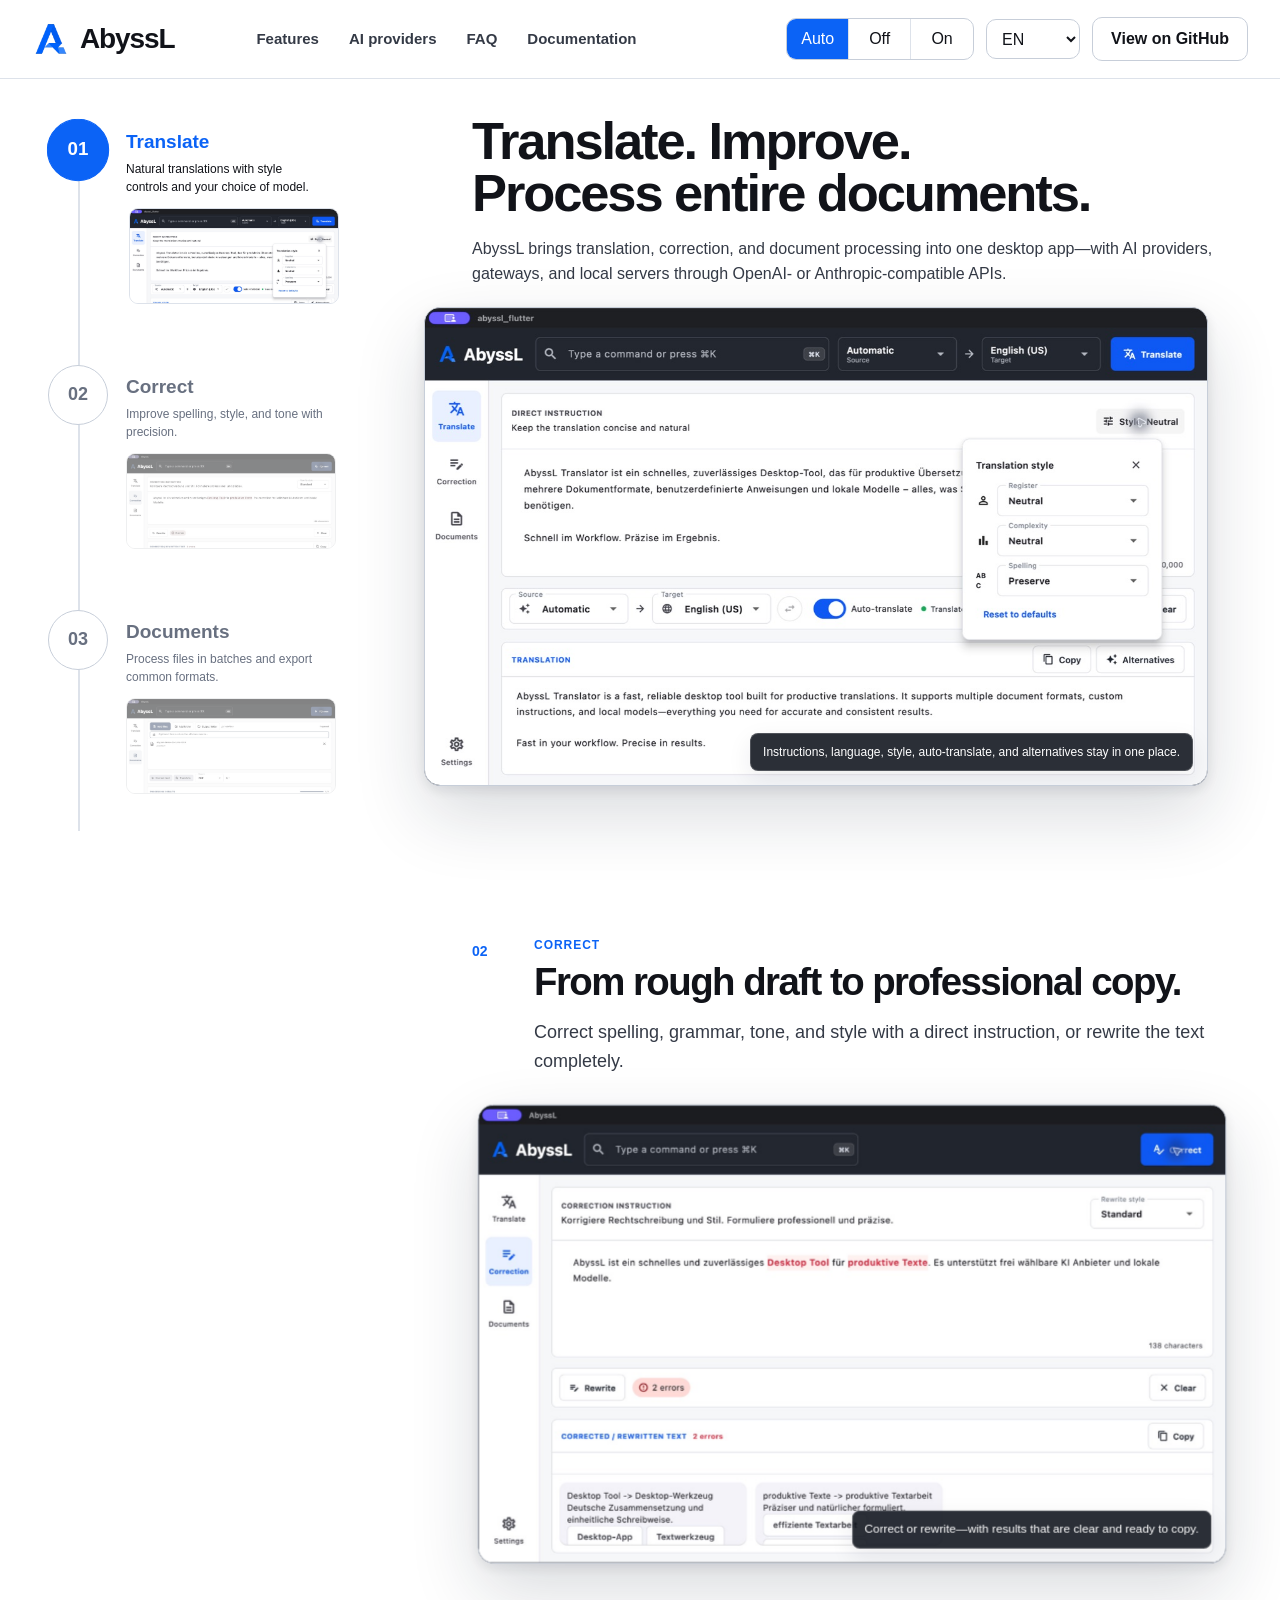
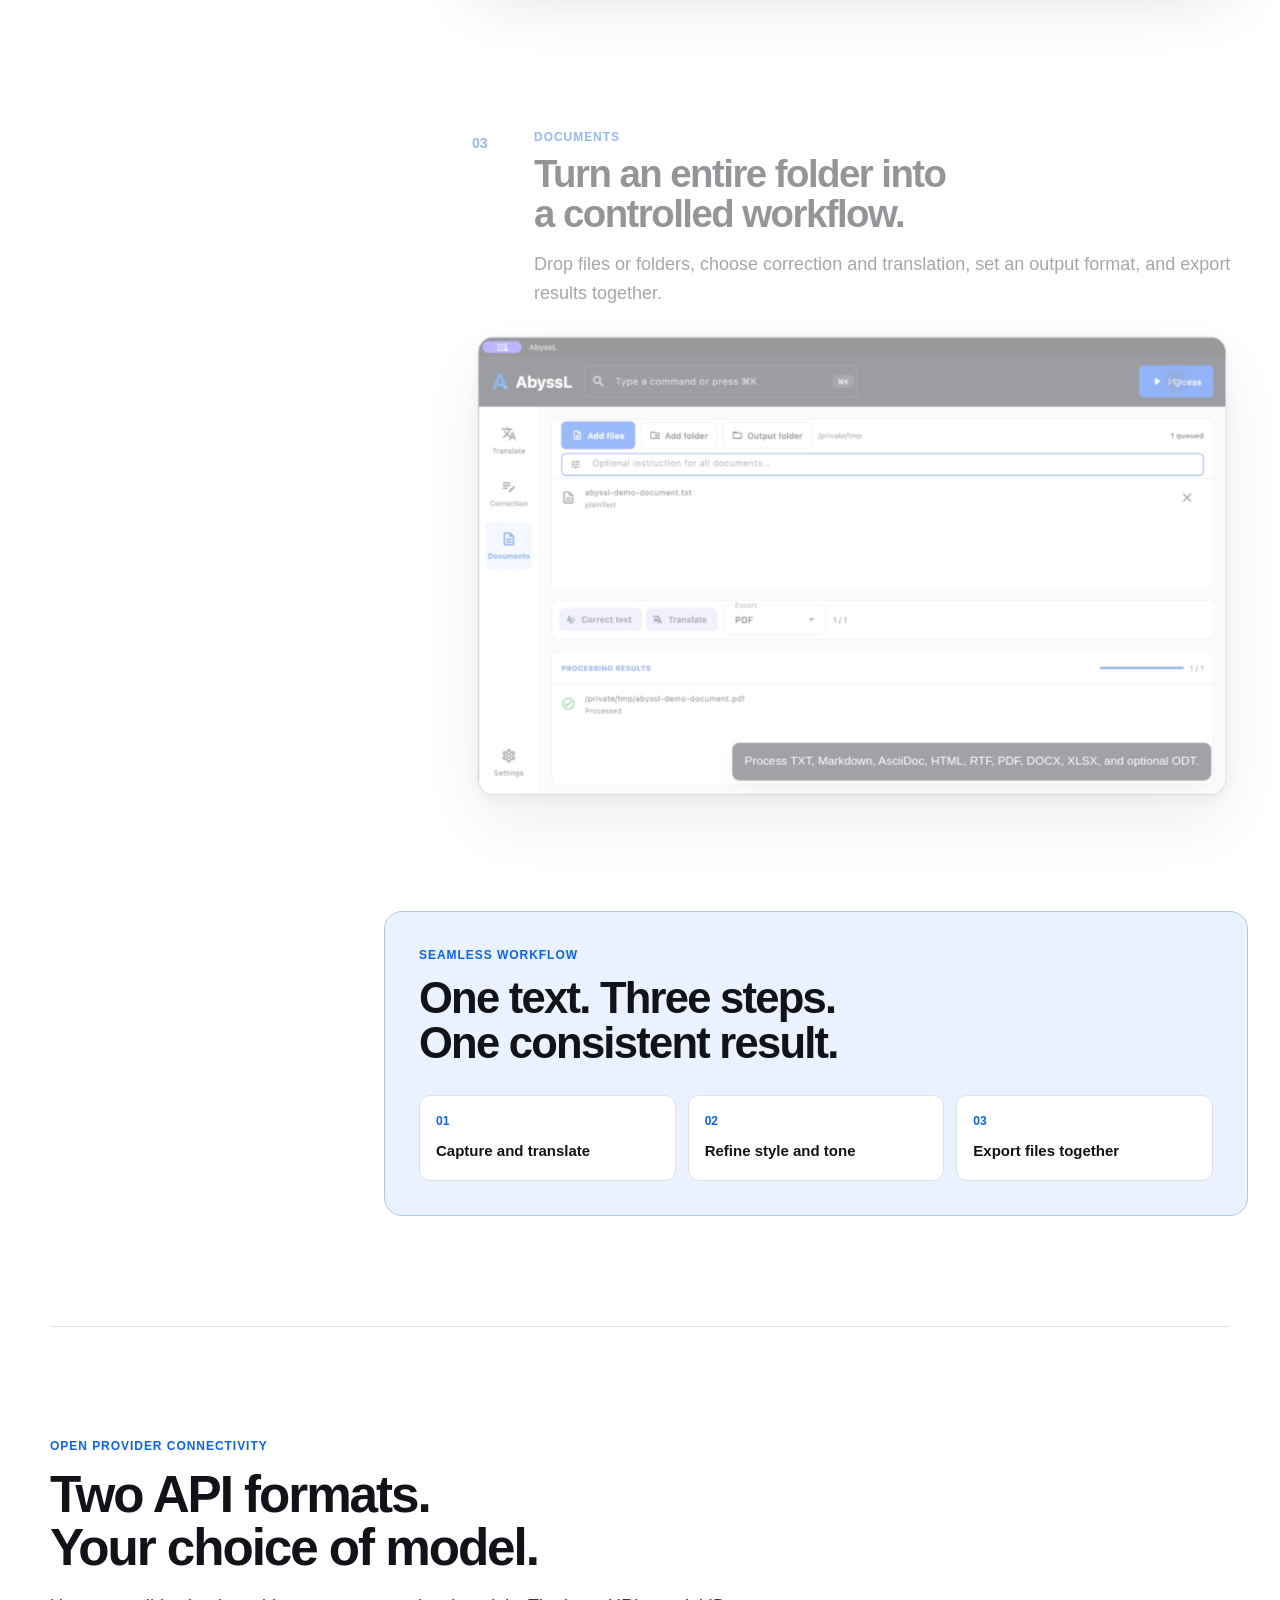
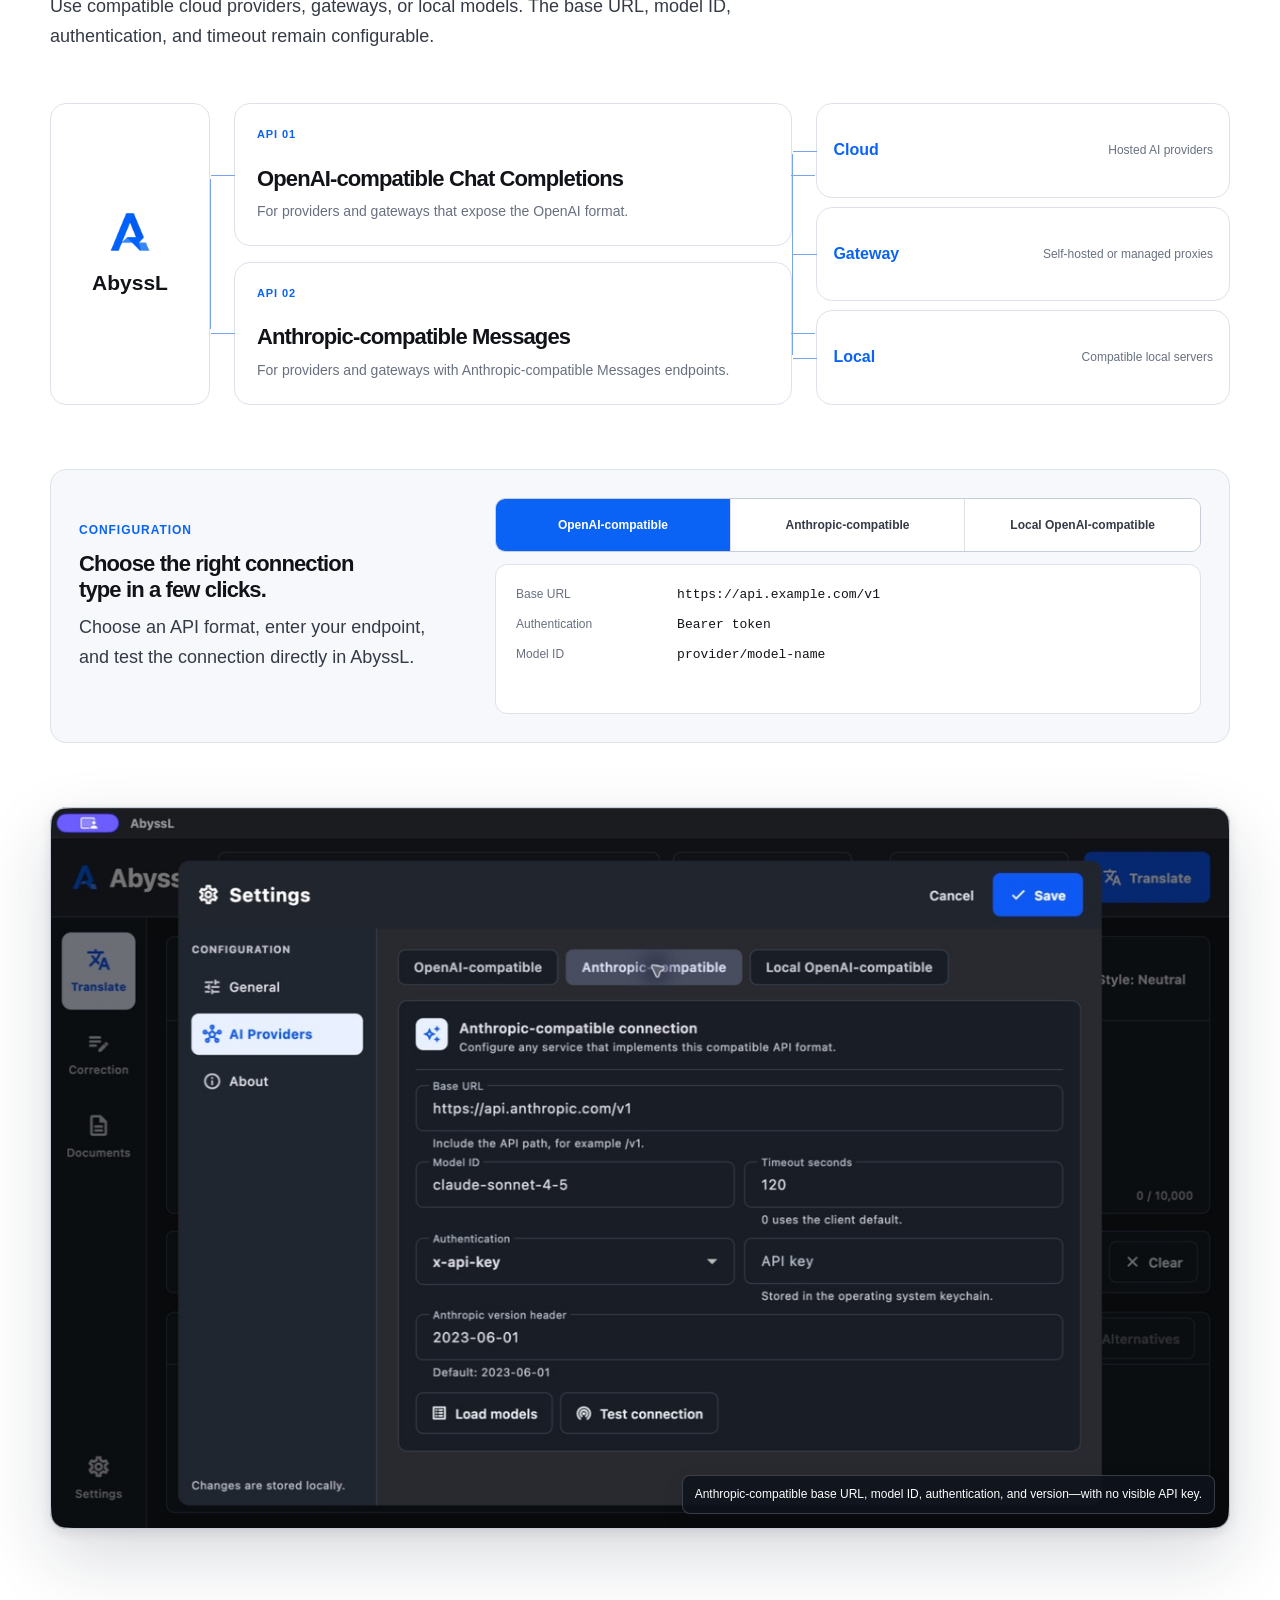
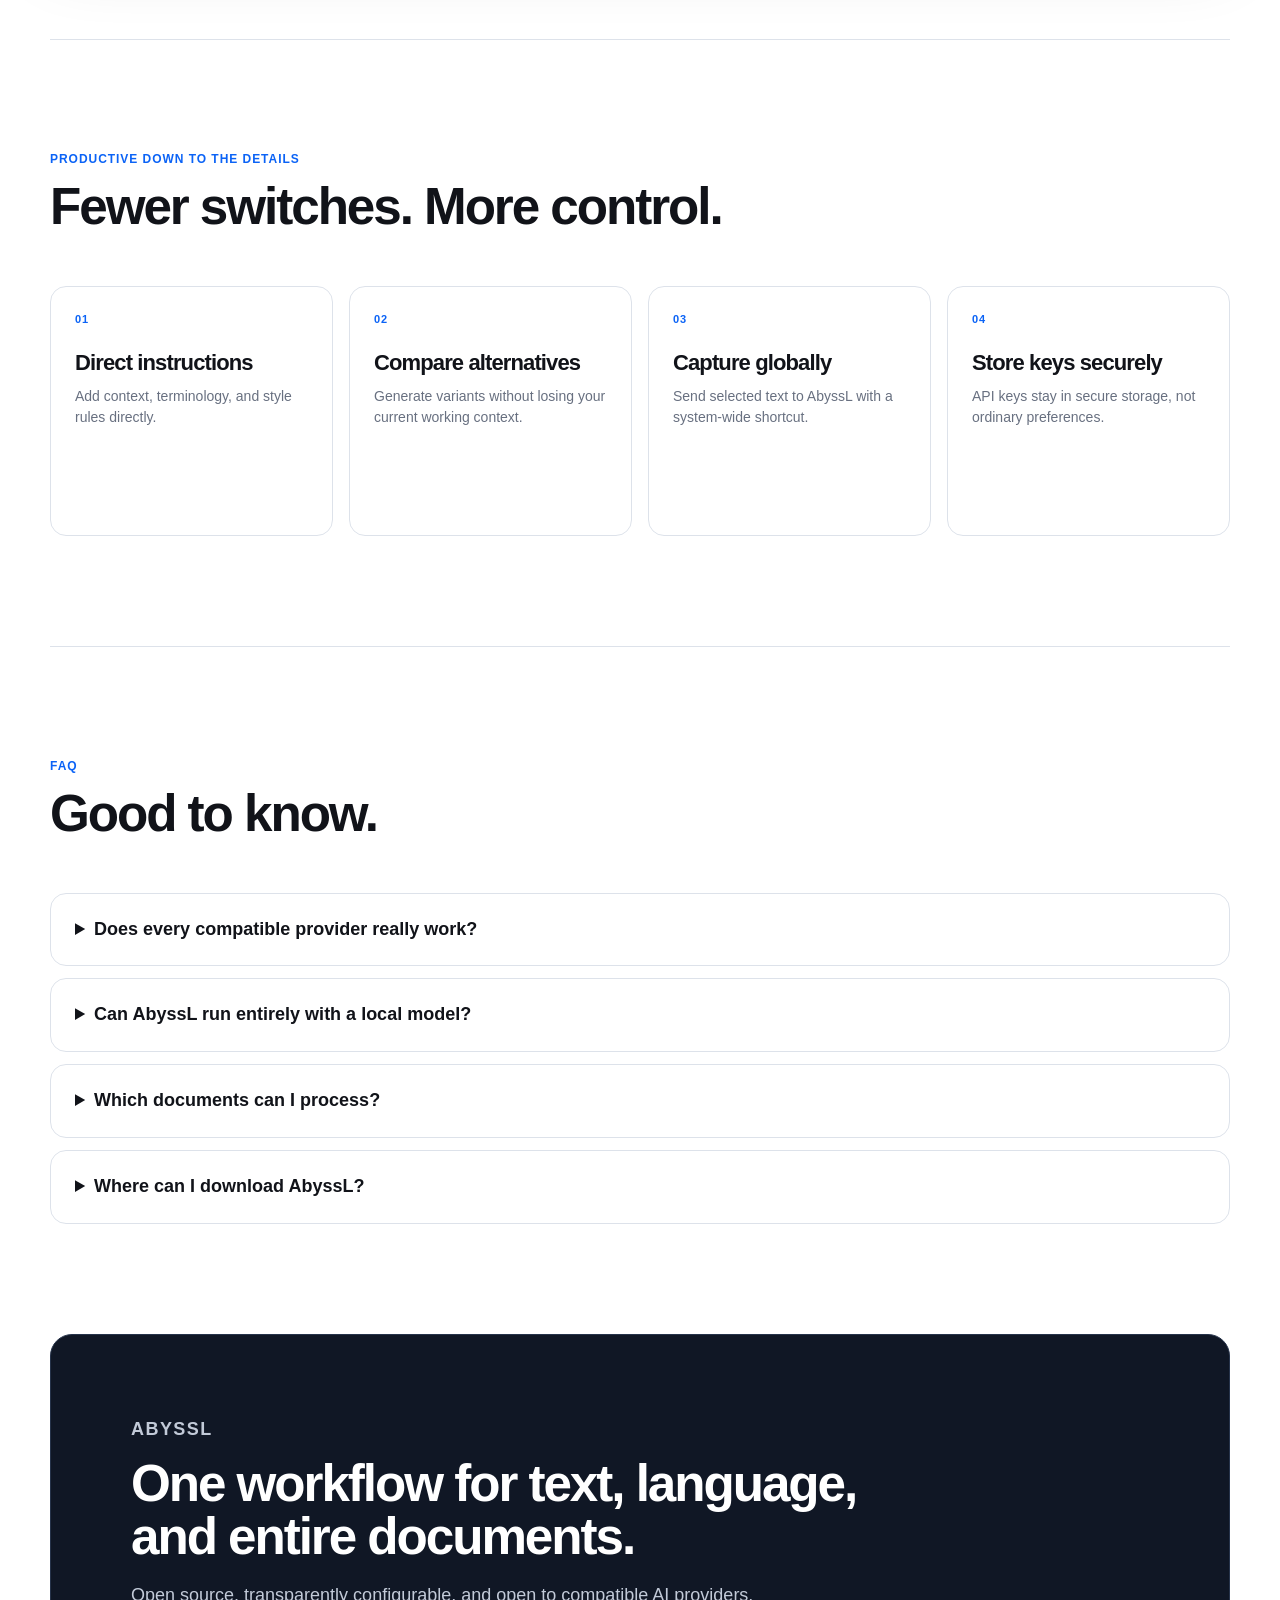
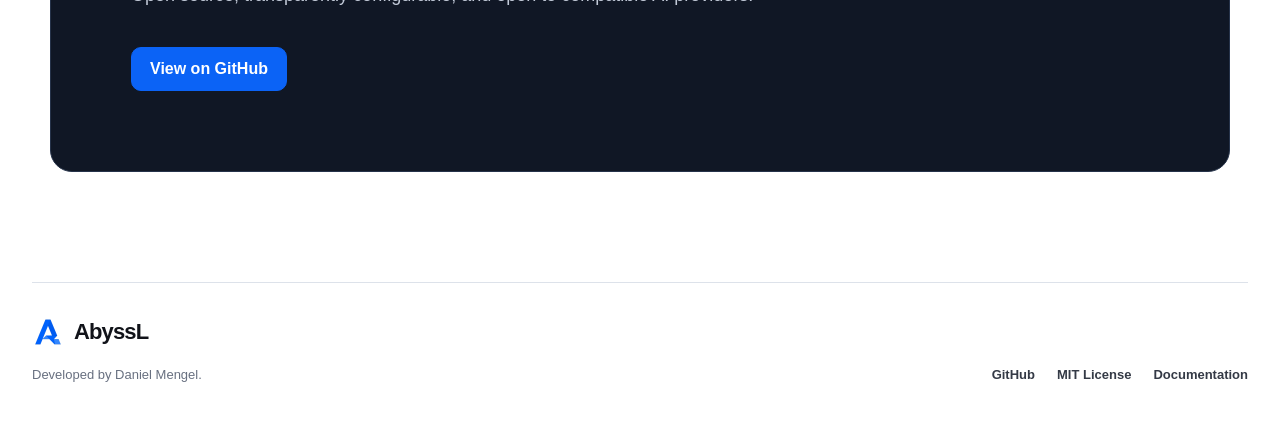
==== commit 056a061a: "Refactor application architecture and update related components" ====
--- a/docs/index.html
+++ b/docs/index.html
@@ -1,261 +1,287 @@
-
-<!doctype html><html lang="de"><head><script data-od-sandbox-shim>(function(){
-  function makeStore(){
-    var data = {};
-    var api = {
-      getItem: function(k){ return Object.prototype.hasOwnProperty.call(data, k) ? data[k] : null; },
-      setItem: function(k, v){ data[k] = String(v); },
-      removeItem: function(k){ delete data[k]; },
-      clear: function(){ data = {}; },
-      key: function(i){ return Object.keys(data)[i] || null; }
-    };
-    Object.defineProperty(api, 'length', { get: function(){ return Object.keys(data).length; } });
-    return api;
-  }
-  function tryShim(name){
-    var works = false;
-    try { works = !!window[name] && typeof window[name].getItem === 'function'; void window[name].length; }
-    catch (_) { works = false; }
-    if (works) return;
-    try { Object.defineProperty(window, name, { configurable: true, value: makeStore() }); }
-    catch (_) { try { window[name] = makeStore(); } catch (__) {} }
-  }
-  tryShim('localStorage');
-  tryShim('sessionStorage');
-})();</script><meta charset="utf-8"><meta name="viewport" content="width=device-width, initial-scale=1"><title>AbyssL Translator - portable Desktop-App für Übersetzung und Textarbeit</title><meta name="description" content="AbyssL Translator ist eine portable Flutter/Dart-Anwendung für Übersetzung, Schreibkorrektur und dokumentbasierte Verarbeitung mit OpenAI, LM Studio oder Ollama."><style>:root{--bg:oklch(99% 0.002 240);--surface:oklch(100% 0 0);--fg:oklch(18% 0.012 250);--muted:oklch(54% 0.012 250);--border:oklch(92% 0.005 250);--accent:oklch(58% 0.18 255);--font-display:-apple-system,BlinkMacSystemFont,'SF Pro Display',system-ui,sans-serif;--font-body:-apple-system,BlinkMacSystemFont,'SF Pro Text',system-ui,sans-serif;--font-mono:"SFMono-Regular",ui-monospace,Menlo,Consolas,monospace;--ink-2:oklch(28% 0.018 250);--soft-blue:oklch(95% 0.022 255);--soft-green:oklch(95% 0.035 150);--green:oklch(55% 0.13 150);--soft-amber:oklch(96% 0.045 80);--amber:oklch(66% 0.12 72);--shadow:0 24px 80px oklch(58% 0.02 250 / 0.12);--radius-lg:28px;--radius-md:18px;--radius-sm:12px;--page:min(1180px,calc(100vw - 48px))}*{box-sizing:border-box}html{scroll-behavior:smooth}body{margin:0;background:linear-gradient(180deg,oklch(99% 0.002 240) 0%,oklch(98% 0.006 250) 42%,var(--bg) 100%);color:var(--fg);font-family:var(--font-body);-webkit-font-smoothing:antialiased;text-rendering:optimizeLegibility}a{color:inherit;text-decoration:none}.site-header{position:sticky;top:0;z-index:20;border-bottom:1px solid oklch(92% 0.005 250 / .82);background:oklch(100% 0 0 / .78);backdrop-filter:blur(18px)}.nav{width:var(--page);min-height:68px;margin:0 auto;display:flex;align-items:center;justify-content:space-between;gap:28px}.brand{display:inline-flex;align-items:center;gap:11px;font-weight:700;letter-spacing:0;white-space:nowrap}.brand-mark{inline-size:30px;block-size:30px;border:1px solid var(--border);border-radius:9px;display:grid;place-items:center;background:linear-gradient(145deg,var(--surface),var(--soft-blue));color:var(--accent);font-family:var(--font-mono);font-size:13px;box-shadow:0 10px 30px oklch(58% 0.18 255 / .13)}.nav-links{display:flex;align-items:center;gap:22px;color:var(--muted);font-size:14px}.nav-links a:hover{color:var(--fg)}.language-field{display:inline-flex;align-items:center;gap:8px;margin-inline-start:auto}.language-select{min-height:36px;border:1px solid var(--border);border-radius:999px;background:var(--surface);color:var(--fg);font:650 13px/1 var(--font-body);padding:0 34px 0 12px;appearance:auto}.language-select:focus-visible{outline:2px solid var(--accent);outline-offset:2px}.sr-only{position:absolute;inline-size:1px;block-size:1px;padding:0;margin:-1px;overflow:hidden;clip:rect(0,0,0,0);white-space:nowrap;border:0}.button{display:inline-flex;align-items:center;justify-content:center;min-height:44px;padding:0 17px;border-radius:999px;border:1px solid var(--border);background:var(--surface);color:var(--fg);font-size:14px;font-weight:650;line-height:1;white-space:nowrap;transition:transform 180ms ease,border-color 180ms ease,box-shadow 180ms ease}.button:hover{transform:translateY(-1px);border-color:oklch(82% 0.025 255);box-shadow:0 12px 34px oklch(58% 0.03 250 / .12)}.button.primary{background:var(--fg);border-color:var(--fg);color:#fff}.link-note{font-family:var(--font-mono);color:var(--muted);font-size:12px;margin-top:10px}main{overflow:hidden}.section{width:var(--page);margin:0 auto;padding:110px 0}.hero{display:grid;grid-template-columns:.9fr 1.15fr;gap:56px;align-items:center;min-height:calc(100vh - 68px);padding:82px 0 74px}.hero-copy{max-width:560px}h1,h2,h3{font-family:var(--font-display);margin:0;letter-spacing:0;text-wrap:balance}h1{font-size:clamp(54px,6.2vw,92px);line-height:.96;font-weight:760}h2{font-size:clamp(34px,4vw,58px);line-height:1.02;font-weight:730}h3{font-size:21px;line-height:1.18;font-weight:720}p{margin:0;color:var(--muted);font-size:17px;line-height:1.7;text-wrap:pretty}.lead{margin-top:24px;font-size:21px;line-height:1.55;color:var(--ink-2);max-width:640px}.developer-line{margin-top:14px;color:var(--fg);font-size:14px;font-weight:650}.hero-actions{margin-top:34px;display:flex;flex-wrap:wrap;gap:12px}.trust-line{margin-top:24px;display:grid;gap:7px;color:var(--muted);font-size:13px;line-height:1.5}.trust-line span{display:inline-flex;align-items:center;gap:8px}.dot{inline-size:6px;block-size:6px;border-radius:99px;background:var(--accent)}.visual-shell{position:relative;border:1px solid var(--border);border-radius:var(--radius-lg);background:radial-gradient(circle at 20% 10%,oklch(95% 0.04 255),transparent 30%),linear-gradient(180deg,var(--surface),oklch(98% 0.004 245));box-shadow:var(--shadow);overflow:hidden;min-height:560px}.visual-shell::before{content:"";position:absolute;inset:0;background-image:linear-gradient(oklch(92% 0.005 250 / .62) 1px,transparent 1px),linear-gradient(90deg,oklch(92% 0.005 250 / .62) 1px,transparent 1px);background-size:42px 42px;mask-image:linear-gradient(180deg,#000 0%,transparent 78%);opacity:.55}.hero-svg,.section-svg{position:relative;display:block;inline-size:100%;block-size:auto}.visual-caption{position:absolute;inset-inline-start:24px;inset-block-end:22px;max-width:calc(100% - 48px);color:var(--muted);font-family:var(--font-mono);font-size:12px;line-height:1.45;background:oklch(100% 0 0 / .78);border:1px solid var(--border);border-radius:999px;padding:8px 12px;backdrop-filter:blur(12px)}.section-head{display:grid;grid-template-columns:minmax(0,.85fr) minmax(280px,.55fr);gap:42px;align-items:end;margin-bottom:42px}.eyebrow{display:block;margin-bottom:14px;color:var(--accent);font-family:var(--font-mono);font-size:12px;line-height:1;font-weight:700;letter-spacing:0;text-transform:uppercase}.mode-grid{display:grid;grid-template-columns:repeat(3,minmax(0,1fr));gap:16px}.mode-card,.info-card,.format-panel,.transparency-card{border:1px solid var(--border);border-radius:var(--radius-md);background:var(--surface)}.mode-card{padding:24px;min-height:300px;display:grid;grid-template-rows:auto auto 1fr;gap:16px}.mode-index{color:var(--muted);font-family:var(--font-mono);font-size:13px}.mini-visual{align-self:end;border:1px solid var(--border);border-radius:14px;background:oklch(99% 0.002 240);min-height:122px;overflow:hidden}.split{display:grid;grid-template-columns:minmax(0,.92fr) minmax(0,1.08fr);gap:34px;align-items:center}.workflow-list{display:grid;gap:14px}.workflow-step{display:grid;grid-template-columns:42px minmax(0,1fr);gap:15px;align-items:start;padding:18px 0;border-bottom:1px solid var(--border)}.workflow-step:last-child{border-bottom:0}.step-number{inline-size:34px;block-size:34px;display:grid;place-items:center;border-radius:50%;border:1px solid var(--border);color:var(--accent);font-family:var(--font-mono);font-size:13px;font-weight:700;background:var(--surface)}.diagram-frame{border:1px solid var(--border);border-radius:var(--radius-lg);background:var(--surface);box-shadow:0 18px 60px oklch(58% 0.02 250 / .1);overflow:hidden}.llm-grid{display:grid;grid-template-columns:minmax(0,.9fr) minmax(0,1.1fr);gap:18px;align-items:stretch}.info-card{padding:24px;display:grid;gap:13px}.info-card ul,.requirements-list,.format-notes{margin:0;padding:0;list-style:none;display:grid;gap:11px;color:var(--muted);font-size:15px;line-height:1.55}.info-card li,.requirements-list li,.format-notes li{position:relative;padding-inline-start:18px}.info-card li::before,.requirements-list li::before,.format-notes li::before{content:"";position:absolute;inset-inline-start:0;inset-block-start:.72em;inline-size:5px;block-size:5px;border-radius:99px;background:var(--accent)}.format-panel{padding:26px}.format-matrix{display:grid;grid-template-columns:repeat(4,minmax(0,1fr));gap:8px;margin-top:18px}.format-chip{min-height:44px;display:flex;align-items:center;justify-content:center;border:1px solid var(--border);border-radius:999px;background:oklch(99% 0.002 240);color:var(--ink-2);font-family:var(--font-mono);font-size:12px;font-weight:650;text-align:center;padding:0 10px}.format-chip.conditional{background:var(--soft-amber);border-color:oklch(88% 0.04 80)}.format-chip.export{background:var(--soft-green);border-color:oklch(87% 0.045 150)}.correction-layout{display:grid;grid-template-columns:minmax(0,1.05fr) minmax(0,.95fr);gap:22px;align-items:stretch}.correction-panel{border:1px solid var(--border);border-radius:var(--radius-lg);background:var(--surface);padding:28px;display:grid;gap:22px}.marked-copy{font-size:20px;line-height:1.75;color:var(--ink-2)}.mark-change{color:oklch(37% 0.12 255);background:var(--soft-blue);border-bottom:2px solid var(--accent);border-radius:5px;padding:0 3px}.issue-card-row{display:grid;gap:10px}.issue-card{border:1px solid var(--border);border-radius:14px;padding:14px;background:oklch(99% 0.002 240);color:var(--muted);font-size:14px;line-height:1.5}.style-row{display:flex;flex-wrap:wrap;gap:8px}.style-pill{border:1px solid var(--border);border-radius:999px;padding:8px 12px;color:var(--ink-2);background:var(--surface);font-size:13px;font-weight:650}.requirements{display:grid;grid-template-columns:minmax(0,1fr);gap:22px}.transparency-card{padding:26px}.transparency-card h3{margin-bottom:14px}.fineprint{margin-top:48px;padding-top:24px;border-top:1px solid var(--border);display:grid;grid-template-columns:1fr auto;gap:22px;align-items:center;color:var(--muted);font-size:13px}.validation{margin-top:42px;border:1px solid var(--border);border-radius:var(--radius-lg);background:var(--surface);padding:28px}.validation h3{margin-bottom:18px}.validation-grid{display:grid;grid-template-columns:repeat(2,minmax(0,1fr));gap:20px}.validation h4{margin:0 0 8px;font-size:14px;line-height:1.2}.validation p,.validation li{font-size:14px;line-height:1.58}.validation ul{margin:0;padding-inline-start:18px;color:var(--muted)}svg text{font-family:var(--font-body)}.mono{font-family:var(--font-mono);font-variant-numeric:tabular-nums}@media(max-width:980px){:root{--page:min(100vw - 32px,760px)}.nav-links{display:none}.hero,.section-head,.split,.llm-grid,.correction-layout,.requirements,.validation-grid{grid-template-columns:1fr}.hero{min-height:auto;padding-top:56px}.mode-grid{grid-template-columns:1fr}.section{padding:78px 0}.visual-shell{min-height:420px}}@media(max-width:620px){:root{--page:min(100vw - 24px,520px)}h1{font-size:clamp(46px,14vw,64px)}.lead{font-size:18px}.hero-actions,.fineprint{display:grid;grid-template-columns:1fr}.button{width:100%}.format-matrix{grid-template-columns:repeat(2,minmax(0,1fr))}.visual-caption{position:relative;inset:auto;margin:0 16px 16px;border-radius:14px}}@media(prefers-reduced-motion:reduce){*,*::before,*::after{scroll-behavior:auto!important;transition-duration:.001ms!important;animation-duration:.001ms!important}}</style></head><body><header class="site-header"><nav class="nav" aria-label="Hauptnavigation"><a class="brand" href="#top" aria-label="AbyssL Translator Start"><span class="brand-mark">AT</span><span>AbyssL Translator</span></a><div class="nav-links"><a href="#modi">Modi</a><a href="#workflow">Workflow</a><a href="#llms">LLMs</a><a href="#dokumente">Dokumente</a><a href="#transparenz">Anforderungen</a></div><div class="language-field"><label class="sr-only" for="languageSelect">Sprache</label><select class="language-select" id="languageSelect" aria-label="Sprache auswählen"><option value="en">English</option><option value="de">Deutsch</option><option value="fr">Français</option><option value="es">Español</option><option value="pt">Português</option><option value="it">Italiano</option><option value="nl">Nederlands</option><option value="hbs">Serbo-Kroatisch</option></select></div><a class="button" href="https://github.com/chardonnay/AbyssL" target="_blank" rel="noopener noreferrer">Projekt ansehen</a></nav></header><main id="top"><section class="section hero" data-od-id="hero"><div class="hero-copy"><h1>AbyssL Translator</h1><p class="lead">Portable Flutter/Dart-Desktop-App für Übersetzung, Schreibkorrektur und Dokumentverarbeitung mit OpenAI, LM Studio oder Ollama.</p><p class="developer-line">Entwickelt von Daniel Mengel.</p><div class="hero-actions" id="platzhalter"><a class="button primary" href="https://github.com/chardonnay/AbyssL" target="_blank" rel="noopener noreferrer" aria-label="GitHub-Projekt öffnen">Projekt ansehen</a><a class="button" href="https://github.com/chardonnay/AbyssL/blob/main/app-docs/user-guide.adoc" target="_blank" rel="noopener noreferrer" aria-label="User Guide auf GitHub öffnen">Dokumentation lesen</a></div><p class="link-note">Projekt- und Dokumentationslinks führen auf das öffentliche GitHub-Repository.</p><div class="trust-line" aria-label="Kurzprofil"><span><i class="dot" aria-hidden="true"></i> Drei Modi: Translator, Correction, Documents.</span><span><i class="dot" aria-hidden="true"></i> Anbieterwahl zwischen OpenAI, LM Studio und Ollama.</span><span><i class="dot" aria-hidden="true"></i> MIT-Lizenz; läuft unter macOS, Windows 10 oder neuer und Linux.</span></div></div><div class="visual-shell" aria-label="Illustrative plattformübergreifende Desktop-App-Oberfläche, kein echter Screenshot"><svg class="hero-svg" viewBox="0 0 760 590" role="img" aria-labelledby="heroSvgTitle heroSvgDesc"><title id="heroSvgTitle">Illustratives App-Mockup für AbyssL Translator</title><desc id="heroSvgDesc">Eine helle plattformübergreifende Desktop-Oberfläche zeigt Source und Translation, Alternativen und Dokumentelemente als Illustration.</desc><defs><linearGradient id="panelGlow" x1="0" x2="1" y1="0" y2="1"><stop offset="0" stop-color="oklch(100% 0 0)"/><stop offset="1" stop-color="oklch(96% 0.018 255)"/></linearGradient><filter id="softShadow" x="-20%" y="-20%" width="140%" height="140%"><feDropShadow dx="0" dy="18" stdDeviation="24" flood-color="oklch(42% 0.04 250)" flood-opacity="0.18"/></filter></defs><rect x="82" y="72" width="596" height="402" rx="26" fill="url(#panelGlow)" stroke="oklch(88% 0.008 250)" filter="url(#softShadow)"/><rect x="82" y="72" width="596" height="48" rx="26" fill="oklch(99% 0.002 240)" stroke="oklch(90% 0.006 250)"/><circle cx="112" cy="96" r="6" fill="oklch(74% 0.15 29)"/><circle cx="132" cy="96" r="6" fill="oklch(78% 0.13 82)"/><circle cx="152" cy="96" r="6" fill="oklch(70% 0.13 150)"/><text x="380" y="101" text-anchor="middle" font-size="13" font-weight="700" fill="oklch(32% 0.02 250)">AbyssL Translator - illustrative UI</text><rect x="114" y="146" width="244" height="224" rx="18" fill="oklch(100% 0 0)" stroke="oklch(90% 0.006 250)"/><rect x="402" y="146" width="244" height="224" rx="18" fill="oklch(100% 0 0)" stroke="oklch(90% 0.006 250)"/><text x="136" y="178" font-size="12" font-weight="700" fill="oklch(54% 0.012 250)">SOURCE</text><text x="424" y="178" font-size="12" font-weight="700" fill="oklch(54% 0.012 250)">TRANSLATION</text><rect x="136" y="198" width="172" height="10" rx="5" fill="oklch(83% 0.012 250)"/><rect x="136" y="221" width="188" height="10" rx="5" fill="oklch(88% 0.008 250)"/><rect x="136" y="244" width="136" height="10" rx="5" fill="oklch(88% 0.008 250)"/><rect x="424" y="198" width="166" height="10" rx="5" fill="oklch(83% 0.03 255)"/><rect x="424" y="221" width="190" height="10" rx="5" fill="oklch(89% 0.02 255)"/><rect x="424" y="244" width="124" height="10" rx="5" fill="oklch(89% 0.02 255)"/><path d="M370 255 C386 240 386 240 402 255" fill="none" stroke="oklch(58% 0.18 255)" stroke-width="3" stroke-linecap="round"/><path d="M392 246 L405 255 L392 264" fill="none" stroke="oklch(58% 0.18 255)" stroke-width="3" stroke-linecap="round" stroke-linejoin="round"/><rect x="118" y="396" width="160" height="42" rx="21" fill="oklch(18% 0.012 250)"/><text x="198" y="422" text-anchor="middle" font-size="13" font-weight="700" fill="white">Translate</text><rect x="294" y="396" width="172" height="42" rx="21" fill="oklch(95% 0.022 255)" stroke="oklch(84% 0.035 255)"/><text x="380" y="422" text-anchor="middle" font-size="13" font-weight="700" fill="oklch(37% 0.12 255)">Autotranslation</text><rect x="482" y="396" width="156" height="42" rx="21" fill="oklch(99% 0.002 240)" stroke="oklch(88% 0.008 250)"/><text x="560" y="422" text-anchor="middle" font-size="13" font-weight="700" fill="oklch(32% 0.02 250)">Copy</text><g opacity=".96"><rect x="34" y="150" width="142" height="92" rx="18" fill="oklch(100% 0 0)" stroke="oklch(88% 0.008 250)" filter="url(#softShadow)"/><text x="58" y="184" font-size="12" font-weight="700" fill="oklch(54% 0.012 250)">Shortcut</text><text x="58" y="213" font-size="22" font-weight="760" fill="oklch(18% 0.012 250)">Ctrl+C+C</text></g><g opacity=".98"><rect x="570" y="304" width="156" height="124" rx="20" fill="oklch(100% 0 0)" stroke="oklch(88% 0.008 250)" filter="url(#softShadow)"/><text x="594" y="338" font-size="12" font-weight="700" fill="oklch(54% 0.012 250)">Alternativen</text><rect x="594" y="356" width="92" height="8" rx="4" fill="oklch(84% 0.035 255)"/><rect x="594" y="378" width="108" height="8" rx="4" fill="oklch(89% 0.016 255)"/><rect x="594" y="400" width="70" height="8" rx="4" fill="oklch(89% 0.016 255)"/></g><g transform="translate(72 456)"><rect x="0" y="0" width="108" height="76" rx="16" fill="oklch(100% 0 0)" stroke="oklch(88% 0.008 250)"/><path d="M28 18 h32 l16 16 v24 h-48 z" fill="oklch(95% 0.022 255)" stroke="oklch(80% 0.04 255)"/><path d="M60 18 v17 h16" fill="none" stroke="oklch(80% 0.04 255)"/><text x="54" y="64" text-anchor="middle" font-size="11" font-weight="700" fill="oklch(54% 0.012 250)">DOCX</text></g><g transform="translate(536 52)"><rect x="0" y="0" width="128" height="72" rx="18" fill="oklch(100% 0 0)" stroke="oklch(88% 0.008 250)"/><text x="23" y="31" font-size="12" font-weight="700" fill="oklch(54% 0.012 250)">Provider</text><text x="23" y="54" font-size="14" font-weight="760" fill="oklch(18% 0.012 250)">OpenAI / LM Studio / Ollama</text></g><g transform="translate(214 498)" aria-label="macOS Windows Linux"><rect x="0" y="0" width="332" height="44" rx="22" fill="oklch(100% 0 0 / .92)" stroke="oklch(88% 0.008 250)"/><circle cx="31" cy="22" r="8" fill="oklch(58% 0.18 255)"/><text x="47" y="27" font-size="12" font-weight="760" fill="oklch(18% 0.012 250)">macOS</text><rect x="126" y="14" width="16" height="16" rx="3" fill="oklch(55% 0.13 150)"/><text x="152" y="27" font-size="12" font-weight="760" fill="oklch(18% 0.012 250)">Windows 10+</text><path d="M265 14 l10 17 h-20 z" fill="oklch(66% 0.12 72)"/><text x="284" y="27" font-size="12" font-weight="760" fill="oklch(18% 0.012 250)">Linux</text></g></svg><div class="visual-caption">Illustrative UI-Mockups, keine echten App-Screenshots.</div></div></section><section class="section" id="modi" data-od-id="modes"><div class="section-head"><div><span class="eyebrow">Drei Modi</span><h2>Drei Modi für echte Textarbeit</h2></div><p>AbyssL Translator trennt kurze Textübersetzung, Schreibkorrektur und dokumentbasierte Verarbeitung in klare Arbeitsbereiche.</p></div><div class="mode-grid"><article class="mode-card"><span class="mode-index">01</span><h3>Übersetzer</h3><p>Direkte Übersetzung von Source zu Translation, automatisch beim Tippen wenn Autotranslation aktiviert ist oder manuell mit Translate-Button.</p><div class="mini-visual" aria-hidden="true"><svg viewBox="0 0 320 124"><rect width="320" height="124" fill="oklch(99% 0.002 240)"/><rect x="18" y="20" width="120" height="84" rx="14" fill="white" stroke="oklch(90% 0.006 250)"/><rect x="182" y="20" width="120" height="84" rx="14" fill="white" stroke="oklch(90% 0.006 250)"/><path d="M148 62 H172" stroke="oklch(58% 0.18 255)" stroke-width="3" stroke-linecap="round"/><path d="M164 54 L174 62 L164 70" fill="none" stroke="oklch(58% 0.18 255)" stroke-width="3" stroke-linecap="round"/><rect x="36" y="42" width="76" height="8" rx="4" fill="oklch(84% 0.012 250)"/><rect x="36" y="62" width="62" height="8" rx="4" fill="oklch(89% 0.008 250)"/><rect x="200" y="42" width="72" height="8" rx="4" fill="oklch(84% 0.035 255)"/><rect x="200" y="62" width="54" height="8" rx="4" fill="oklch(89% 0.02 255)"/></svg></div></article><article class="mode-card"><span class="mode-index">02</span><h3>Rechtschreibkorrektur</h3><p>Korrigierter Text mit markierten Änderungen, Issue-Karten und Alternativen aus der Modellantwort.</p><div class="mini-visual" aria-hidden="true"><svg viewBox="0 0 320 124"><rect width="320" height="124" fill="oklch(99% 0.002 240)"/><rect x="24" y="26" width="272" height="72" rx="15" fill="white" stroke="oklch(90% 0.006 250)"/><rect x="50" y="46" width="64" height="10" rx="5" fill="oklch(88% 0.008 250)"/><rect x="122" y="43" width="76" height="16" rx="5" fill="oklch(95% 0.022 255)" stroke="oklch(58% 0.18 255)"/><rect x="206" y="46" width="46" height="10" rx="5" fill="oklch(88% 0.008 250)"/><rect x="132" y="70" width="118" height="18" rx="9" fill="oklch(18% 0.012 250)"/><text x="191" y="83" text-anchor="middle" font-size="10" fill="white">Issue-Karte mit Grund</text></svg></div></article><article class="mode-card"><span class="mode-index">03</span><h3>Documents</h3><p>Verarbeitung einzelner Dateien, mehrerer Dateien oder ganzer Ordner rekursiv, mit Zielverzeichnis, Exportformaten und Fortschritt.</p><div class="mini-visual" aria-hidden="true"><svg viewBox="0 0 320 124"><rect width="320" height="124" fill="oklch(99% 0.002 240)"/><rect x="40" y="20" width="86" height="74" rx="12" fill="white" stroke="oklch(90% 0.006 250)"/><rect x="58" y="38" width="50" height="8" rx="4" fill="oklch(84% 0.012 250)"/><rect x="58" y="56" width="36" height="8" rx="4" fill="oklch(89% 0.008 250)"/><rect x="140" y="51" width="118" height="20" rx="10" fill="oklch(95% 0.022 255)" stroke="oklch(84% 0.035 255)"/><rect x="148" y="59" width="74" height="4" rx="2" fill="oklch(58% 0.18 255)"/><text x="199" y="92" text-anchor="middle" font-size="11" fill="oklch(54% 0.012 250)">PDF · DOCX · MD</text></svg></div></article></div></section><section class="section split" id="workflow" data-od-id="workflow"><div><span class="eyebrow">Workflow</span><h2>Von markiertem Text bis fertigem Ergebnis</h2><div class="workflow-list" aria-label="Workflow-Schritte"><div class="workflow-step"><span class="step-number">1</span><p>Text schreiben oder markierten Text aus anderen Apps per globalem, konfigurierbarem Shortcut übernehmen. Standard: Control+C+C.</p></div><div class="workflow-step"><span class="step-number">2</span><p>Übersetzen, korrigieren oder mit freier KI-Anweisung umformulieren.</p></div><div class="workflow-step"><span class="step-number">3</span><p>KI-Alternativen für markierte Textstellen oder die ganze Übersetzung prüfen und kopieren.</p></div><div class="workflow-step"><span class="step-number">4</span><p>Fertige Übersetzung oder korrigierten Text kopieren, Dokumente in unterstützte Exportformate ausgeben.</p></div></div></div><div class="diagram-frame"><svg class="section-svg" viewBox="0 0 660 520" role="img" aria-labelledby="workflowTitle"><title id="workflowTitle">Workflow-Grafik von Source zu Translation und Alternativen</title><rect width="660" height="520" fill="oklch(100% 0 0)"/><path d="M68 96 H592" stroke="oklch(92% 0.005 250)" stroke-width="1"/><path d="M68 260 H592" stroke="oklch(92% 0.005 250)" stroke-width="1"/><path d="M68 424 H592" stroke="oklch(92% 0.005 250)" stroke-width="1"/><g><rect x="70" y="70" width="166" height="110" rx="20" fill="oklch(99% 0.002 240)" stroke="oklch(88% 0.008 250)"/><text x="96" y="108" font-size="13" font-weight="700" fill="oklch(54% 0.012 250)">Source</text><rect x="96" y="128" width="92" height="8" rx="4" fill="oklch(83% 0.012 250)"/><rect x="96" y="148" width="118" height="8" rx="4" fill="oklch(88% 0.008 250)"/></g><g><rect x="264" y="70" width="166" height="110" rx="20" fill="oklch(95% 0.022 255)" stroke="oklch(84% 0.035 255)"/><text x="290" y="108" font-size="13" font-weight="700" fill="oklch(37% 0.12 255)">Translation</text><rect x="290" y="128" width="100" height="8" rx="4" fill="oklch(72% 0.08 255)"/><rect x="290" y="148" width="78" height="8" rx="4" fill="oklch(82% 0.045 255)"/></g><g><rect x="458" y="70" width="136" height="110" rx="20" fill="oklch(99% 0.002 240)" stroke="oklch(88% 0.008 250)"/><text x="484" y="108" font-size="13" font-weight="700" fill="oklch(54% 0.012 250)">Copy</text><rect x="484" y="132" width="70" height="32" rx="16" fill="oklch(18% 0.012 250)"/><text x="519" y="153" text-anchor="middle" font-size="12" font-weight="700" fill="white">fertig</text></g><path d="M236 125 H264" stroke="oklch(58% 0.18 255)" stroke-width="3" stroke-linecap="round"/><path d="M430 125 H458" stroke="oklch(58% 0.18 255)" stroke-width="3" stroke-linecap="round"/><g transform="translate(86 238)"><rect width="488" height="108" rx="22" fill="oklch(99% 0.002 240)" stroke="oklch(88% 0.008 250)"/><text x="30" y="43" font-size="13" font-weight="700" fill="oklch(54% 0.012 250)">Alternativen für markierte Textstellen</text><rect x="30" y="62" width="130" height="24" rx="12" fill="white" stroke="oklch(88% 0.008 250)"/><rect x="174" y="62" width="122" height="24" rx="12" fill="white" stroke="oklch(88% 0.008 250)"/><rect x="310" y="62" width="132" height="24" rx="12" fill="white" stroke="oklch(88% 0.008 250)"/></g><g transform="translate(126 384)"><rect width="408" height="72" rx="22" fill="oklch(18% 0.012 250)"/><text x="204" y="31" text-anchor="middle" font-size="13" font-weight="700" fill="white">Freie KI-Anweisung</text><text x="204" y="53" text-anchor="middle" font-size="12" fill="oklch(88% 0.008 250)">Umformulieren, korrigieren oder gezielt anpassen</text></g></svg></div></section><section class="section" id="llms" data-od-id="llm"><div class="section-head"><div><span class="eyebrow">Anbieter</span><h2>OpenAI, LM Studio oder Ollama</h2></div><p>Die Website formuliert bewusst keine Datenschutz- oder Offline-Garantie. Belegt ist die Anbieterwahl zwischen OpenAI, LM Studio und Ollama sowie die Server- und Modellkonfiguration.</p></div><div class="llm-grid"><div class="diagram-frame"><svg class="section-svg" viewBox="0 0 560 420" role="img" aria-labelledby="llmTitle"><title id="llmTitle">Grafik mit getrennten Wegen zu OpenAI und lokalem Server</title><rect width="560" height="420" fill="oklch(100% 0 0)"/><rect x="206" y="154" width="148" height="112" rx="24" fill="oklch(95% 0.022 255)" stroke="oklch(84% 0.035 255)"/><text x="280" y="198" text-anchor="middle" font-size="16" font-weight="760" fill="oklch(18% 0.012 250)">AbyssL</text><text x="280" y="224" text-anchor="middle" font-size="12" fill="oklch(54% 0.012 250)">Chat Completions</text><rect x="42" y="64" width="154" height="108" rx="22" fill="oklch(99% 0.002 240)" stroke="oklch(88% 0.008 250)"/><text x="119" y="105" text-anchor="middle" font-size="15" font-weight="760" fill="oklch(18% 0.012 250)">OpenAI</text><text x="119" y="132" text-anchor="middle" font-size="12" fill="oklch(54% 0.012 250)">/v1/chat/completions</text><rect x="364" y="64" width="154" height="108" rx="22" fill="oklch(99% 0.002 240)" stroke="oklch(88% 0.008 250)"/><text x="441" y="105" text-anchor="middle" font-size="15" font-weight="760" fill="oklch(18% 0.012 250)">LM Studio</text><text x="441" y="132" text-anchor="middle" font-size="12" fill="oklch(54% 0.012 250)">Ollama · lokal</text><path d="M196 118 C236 120 236 158 247 170" fill="none" stroke="oklch(58% 0.18 255)" stroke-width="3" stroke-linecap="round"/><path d="M364 118 C324 120 324 158 313 170" fill="none" stroke="oklch(55% 0.13 150)" stroke-width="3" stroke-linecap="round"/><rect x="106" y="304" width="348" height="54" rx="18" fill="oklch(99% 0.002 240)" stroke="oklch(88% 0.008 250)"/><text x="280" y="337" text-anchor="middle" font-size="13" font-weight="700" fill="oklch(54% 0.012 250)">/v1/models · /api/v1/models wenn bereitgestellt</text></svg></div><div class="info-card"><h3>Konfiguration ohne erfundene Integrationen</h3><ul><li>Anbieterwahl zwischen OpenAI, LM Studio und Ollama.</li><li>Lokale Server- und Modellkonfiguration.</li><li>Reasoning-Optionen aus LM-Studio-Metadaten, wenn der lokale Server diese bereitstellt.</li><li>Lokaler Request-Timeout; 0 deaktiviert den App-Timeout für lokale LLM-Anfragen.</li><li>Verbindungstests über <span class="mono">/v1/models</span>; lokale Modellliste und Reasoning-Metadaten über <span class="mono">/api/v1/models</span>, wenn verfügbar.</li></ul></div></div></section><section class="section" id="dokumente" data-od-id="documents"><div class="section-head"><div><span class="eyebrow">Dokumente</span><h2>Batch-Verarbeitung unterstützter Dateien und Ordner</h2></div><p>Die Dokumentansicht kombiniert Drop-Zone, Datei- oder Ordnerauswahl, Zielverzeichnis, Exportformat und Fortschritt. Unsupported-Dateien werden mit Grund angezeigt.</p></div><div class="split"><div class="format-panel"><h3>Unterstützte Eingabeformate</h3><div class="format-matrix" aria-label="Eingabeformate"><span class="format-chip">TXT</span><span class="format-chip">Markdown</span><span class="format-chip">AsciiDoc</span><span class="format-chip">HTML</span><span class="format-chip">RTF</span><span class="format-chip">PDF</span><span class="format-chip">CSV</span><span class="format-chip">TSV</span><span class="format-chip conditional">DOCX wenn unzip</span><span class="format-chip conditional">XLSX wenn unzip</span><span class="format-chip conditional">ODT wenn soffice</span></div><h3 style="margin-top:28px">Exportformate</h3><div class="format-matrix" aria-label="Exportformate"><span class="format-chip export">PDF</span><span class="format-chip export">DOCX</span><span class="format-chip export">ODT wenn soffice</span><span class="format-chip export">Markdown .md</span><span class="format-chip export">HTML</span><span class="format-chip export">AsciiDoc .adoc</span><span class="format-chip export">Plain Text .txt</span><span class="format-chip export">RTF</span></div></div><div class="diagram-frame"><svg class="section-svg" viewBox="0 0 620 520" role="img" aria-labelledby="docTitle"><title id="docTitle">Dokument-Batch-Grafik mit Datei-Stack und Fortschritt</title><rect width="620" height="520" fill="oklch(100% 0 0)"/><rect x="70" y="60" width="210" height="290" rx="28" fill="oklch(99% 0.002 240)" stroke="oklch(88% 0.008 250)"/><text x="175" y="104" text-anchor="middle" font-size="14" font-weight="760" fill="oklch(18% 0.012 250)">Drop-Zone</text><g transform="translate(118 136)"><rect x="22" y="0" width="90" height="116" rx="14" fill="white" stroke="oklch(88% 0.008 250)"/><rect x="10" y="18" width="90" height="116" rx="14" fill="white" stroke="oklch(88% 0.008 250)"/><rect x="0" y="36" width="90" height="116" rx="14" fill="oklch(95% 0.022 255)" stroke="oklch(84% 0.035 255)"/><path d="M24 72 h42 M24 94 h30 M24 116 h48" stroke="oklch(58% 0.18 255)" stroke-width="7" stroke-linecap="round"/></g><rect x="122" y="308" width="106" height="24" rx="12" fill="white" stroke="oklch(88% 0.008 250)"/><text x="175" y="325" text-anchor="middle" font-size="11" font-weight="700" fill="oklch(54% 0.012 250)">Dateien / Ordner</text><path d="M300 206 H346" stroke="oklch(58% 0.18 255)" stroke-width="3" stroke-linecap="round"/><path d="M336 197 L348 206 L336 215" fill="none" stroke="oklch(58% 0.18 255)" stroke-width="3" stroke-linecap="round"/><rect x="350" y="92" width="200" height="286" rx="28" fill="oklch(99% 0.002 240)" stroke="oklch(88% 0.008 250)"/><text x="450" y="136" text-anchor="middle" font-size="14" font-weight="760" fill="oklch(18% 0.012 250)">Batch-Verarbeitung</text><rect x="386" y="172" width="128" height="18" rx="9" fill="oklch(90% 0.008 250)"/><rect x="386" y="172" width="88" height="18" rx="9" fill="oklch(58% 0.18 255)"/><text x="450" y="218" text-anchor="middle" font-size="12" fill="oklch(54% 0.012 250)">Fortschritt und Status</text><g transform="translate(392 250)"><rect width="48" height="30" rx="15" fill="white" stroke="oklch(88% 0.008 250)"/><rect x="58" width="48" height="30" rx="15" fill="white" stroke="oklch(88% 0.008 250)"/><rect x="116" width="48" height="30" rx="15" fill="white" stroke="oklch(88% 0.008 250)"/><text x="24" y="20" text-anchor="middle" font-size="10" font-weight="700" fill="oklch(54% 0.012 250)">PDF</text><text x="82" y="20" text-anchor="middle" font-size="10" font-weight="700" fill="oklch(54% 0.012 250)">MD</text><text x="140" y="20" text-anchor="middle" font-size="10" font-weight="700" fill="oklch(54% 0.012 250)">RTF</text></g></svg></div></div><ul class="format-notes" style="margin-top:22px"><li>PDFs werden textbasiert extrahiert und als Reflow-Dokument neu gesetzt, nicht als Original-Overlay.</li><li>Gescannte PDFs ohne extrahierbaren Text werden ohne OCR als nicht unterstützt gemeldet.</li><li>Eingebettete Bilder aus PDFs werden aktuell nicht zuverlässig extrahiert.</li></ul></section><section class="section" id="korrektur" data-od-id="correction"><div class="section-head"><div><span class="eyebrow">Korrektur und Stil</span><h2>Änderungen nachvollziehen, Alternativen vergleichen</h2></div><p>Die Korrekturansicht legt den Fokus auf sichtbare Änderungen, Issue-Karten und kontrollierbare Umformulierungen.</p></div><div class="correction-layout"><div class="correction-panel"><p class="marked-copy">Der Text wird <span class="mark-change">korrigiert</span>, Änderungen bleiben sichtbar und Issue-Karten zeigen Gründe.</p><div class="issue-card-row"><div class="issue-card"><strong>Issue-Karte:</strong> Grund der Änderung anzeigen.</div><div class="issue-card"><strong>Alternativen:</strong> KI-Vorschläge für markierte Textstellen oder die ganze Übersetzung prüfen.</div></div><div><h3>Stilvorgaben</h3><div class="style-row" style="margin-top:12px"><span class="style-pill">Standard</span><span class="style-pill">Formell</span><span class="style-pill">Konzise</span><span class="style-pill">Freie KI-Anweisung</span></div></div><p>Schriftgrößen für Source, Translation und Alternativen werden persistent gespeichert; API-Keys werden über Secure Storage gespeichert.</p></div><div class="diagram-frame"><svg class="section-svg" viewBox="0 0 560 420" role="img" aria-labelledby="styleTitle"><title id="styleTitle">Illustration für Schreibkorrektur und Stilvorgaben</title><rect width="560" height="420" fill="oklch(100% 0 0)"/><rect x="66" y="58" width="428" height="294" rx="28" fill="oklch(99% 0.002 240)" stroke="oklch(88% 0.008 250)"/><rect x="98" y="96" width="270" height="14" rx="7" fill="oklch(87% 0.008 250)"/><rect x="98" y="128" width="148" height="18" rx="7" fill="oklch(95% 0.022 255)" stroke="oklch(58% 0.18 255)"/><rect x="258" y="130" width="120" height="14" rx="7" fill="oklch(88% 0.008 250)"/><rect x="98" y="166" width="326" height="14" rx="7" fill="oklch(88% 0.008 250)"/><rect x="118" y="210" width="156" height="62" rx="18" fill="oklch(18% 0.012 250)"/><text x="196" y="238" text-anchor="middle" font-size="12" font-weight="700" fill="white">Grund anzeigen</text><text x="196" y="258" text-anchor="middle" font-size="11" fill="oklch(88% 0.008 250)">Issue</text><rect x="292" y="214" width="136" height="26" rx="13" fill="white" stroke="oklch(88% 0.008 250)"/><text x="360" y="232" text-anchor="middle" font-size="11" font-weight="700" fill="oklch(54% 0.012 250)">Standard</text><rect x="292" y="250" width="136" height="26" rx="13" fill="white" stroke="oklch(88% 0.008 250)"/><text x="360" y="268" text-anchor="middle" font-size="11" font-weight="700" fill="oklch(54% 0.012 250)">Formell</text><rect x="292" y="286" width="136" height="26" rx="13" fill="white" stroke="oklch(88% 0.008 250)"/><text x="360" y="304" text-anchor="middle" font-size="11" font-weight="700" fill="oklch(54% 0.012 250)">Konzise</text></svg></div></div></section><section class="section" id="transparenz" data-od-id="transparency"><div class="section-head"><div><span class="eyebrow">Anforderungen und Voraussetzungen</span></div></div><div class="requirements"><div class="transparency-card"><h3>Anforderungen</h3><ul class="requirements-list"><li>macOS, Windows 10 oder neuer oder Linux.</li><li>Portable Flutter/Dart-Anwendung.</li><li>Optional: OpenAI API-Key oder lokaler OpenAI-kompatibler Server, z. B. LM Studio oder Ollama.</li><li>Für globale Textübernahme können je nach Betriebssystem Berechtigungen nötig sein; unter macOS Bedienungshilfen, ggf. Input Monitoring.</li><li>Lizenz: MIT.</li><li>Öffentliches GitHub-Repository: chardonnay/AbyssL.</li><li>Flutter/Dart-Applikation: AbyssL Translator.</li><li>Build und Validierung: siehe README.adoc und app-docs/user-guide.adoc.</li><li>Dokumentation: app-docs/user-guide.adoc.</li><li>Entwickelt von Daniel Mengel.</li></ul></div></div><div class="fineprint"><span>AbyssL Translator - portable Desktop-App für Textarbeit mit OpenAI, LM Studio oder Ollama. Entwickelt von Daniel Mengel.</span><span class="mono">MIT · macOS · Windows 10+ · Linux · GitHub</span></div></section></main><script>
-(() => {
-  const supported = ['en', 'de', 'fr', 'es', 'pt', 'it', 'nl', 'hbs'];
-  const storageKey = 'abysslTranslatorLanguage';
-  function readStoredLanguage() {
-    try { return localStorage.getItem(storageKey); } catch (_) { return null; }
-  }
-  function writeStoredLanguage(lang) {
-    try { localStorage.setItem(storageKey, lang); } catch (_) {}
-  }
-  const langAliases = {
-    en: 'en', de: 'de', fr: 'fr', es: 'es', pt: 'pt', it: 'it', nl: 'nl',
-    hbs: 'hbs', sh: 'hbs', hr: 'hbs', sr: 'hbs', bs: 'hbs', cnr: 'hbs'
-  };
-  const htmlLang = { en: 'en', de: 'de', fr: 'fr', es: 'es', pt: 'pt', it: 'it', nl: 'nl', hbs: 'hbs-Latn' };
-  const uiLabels = {
-    en: { language: 'Select language' },
-    de: { language: 'Sprache auswählen' },
-    fr: { language: 'Choisir la langue' },
-    es: { language: 'Seleccionar idioma' },
-    pt: { language: 'Selecionar idioma' },
-    it: { language: 'Seleziona lingua' },
-    nl: { language: 'Taal selecteren' },
-    hbs: { language: 'Izaberite jezik' }
-  };
-  const pageMeta = {
-    title: {
-      en: 'AbyssL Translator - portable desktop app for translation and text work',
-      de: 'AbyssL Translator - portable Desktop-App für Übersetzung und Textarbeit',
-      fr: 'AbyssL Translator - application desktop portable pour la traduction et le travail de texte',
-      es: 'AbyssL Translator - aplicación de escritorio portable para traducción y trabajo de texto',
-      pt: 'AbyssL Translator - aplicação desktop portátil para tradução e trabalho com texto',
-      it: 'AbyssL Translator - applicazione desktop portabile per traduzione e lavoro sui testi',
-      nl: 'AbyssL Translator - draagbare desktop-app voor vertaling en tekstwerk',
-      hbs: 'AbyssL Translator - prenosiva desktop aplikacija za prevod i rad s tekstom'
-    },
-    description: {
-      en: 'AbyssL Translator is a portable Flutter/Dart app for translation, writing correction and document processing with OpenAI, LM Studio or Ollama.',
-      de: 'AbyssL Translator ist eine portable Flutter/Dart-Anwendung für Übersetzung, Schreibkorrektur und dokumentbasierte Verarbeitung mit OpenAI, LM Studio oder Ollama.',
-      fr: 'AbyssL Translator est une application Flutter/Dart portable pour la traduction, la correction rédactionnelle et le traitement de documents avec OpenAI, LM Studio ou Ollama.',
-      es: 'AbyssL Translator es una aplicación Flutter/Dart portable para traducción, corrección de texto y procesamiento de documentos con OpenAI, LM Studio u Ollama.',
-      pt: 'AbyssL Translator é uma aplicação Flutter/Dart portátil para tradução, correção de escrita e processamento de documentos com OpenAI, LM Studio ou Ollama.',
-      it: 'AbyssL Translator è una applicazione Flutter/Dart portabile per traduzione, correzione della scrittura ed elaborazione di documenti con OpenAI, LM Studio o Ollama.',
-      nl: 'AbyssL Translator is een draagbare Flutter/Dart-app voor vertaling, schrijfcorrectie en documentverwerking met OpenAI, LM Studio of Ollama.',
-      hbs: 'AbyssL Translator je prenosiva Flutter/Dart aplikacija za prevođenje, ispravku pisanja i obradu dokumenata uz OpenAI, LM Studio ili Ollama.'
-    }
-  };
-  const translations = {
-    'Hauptnavigation': { en: 'Main navigation', fr: 'Navigation principale', es: 'Navegación principal', pt: 'Navegação principal', it: 'Navigazione principale', nl: 'Hoofdnavigatie', hbs: 'Glavna navigacija' },
-    'AbyssL Translator Start': { en: 'AbyssL Translator home', fr: 'Accueil AbyssL Translator', es: 'Inicio de AbyssL Translator', pt: 'Início do AbyssL Translator', it: 'Home di AbyssL Translator', nl: 'AbyssL Translator start', hbs: 'Početna stranica AbyssL Translatora' },
-    'Modi': { en: 'Modes', fr: 'Modes', es: 'Modos', pt: 'Modos', it: 'Modalità', nl: 'Modi', hbs: 'Načini rada' },
-    'Workflow': { en: 'Workflow', fr: 'Flux', es: 'Flujo', pt: 'Fluxo', it: 'Flusso', nl: 'Workflow', hbs: 'Tok rada' },
-    'LLMs': { en: 'LLMs', fr: 'LLM', es: 'LLM', pt: 'LLMs', it: 'LLM', nl: 'LLM’s', hbs: 'LLM-ovi' },
-    'Dokumente': { en: 'Documents', fr: 'Documents', es: 'Documentos', pt: 'Documentos', it: 'Documenti', nl: 'Documenten', hbs: 'Dokumenti' },
-    'Anforderungen': { en: 'Requirements', fr: 'Prérequis', es: 'Requisitos', pt: 'Requisitos', it: 'Requisiti', nl: 'Vereisten', hbs: 'Zahtjevi' },
-    'Sprache': { en: 'Language', fr: 'Langue', es: 'Idioma', pt: 'Idioma', it: 'Lingua', nl: 'Taal', hbs: 'Jezik' },
-    'Projekt ansehen': { en: 'View project', fr: 'Voir le projet', es: 'Ver proyecto', pt: 'Ver projeto', it: 'Vedi progetto', nl: 'Project bekijken', hbs: 'Pogledaj projekat' },
-    'Portable Flutter/Dart-Desktop-App für Übersetzung, Schreibkorrektur und Dokumentverarbeitung mit OpenAI, LM Studio oder Ollama.': { en: 'Portable Flutter/Dart desktop app for translation, writing correction and document processing with OpenAI, LM Studio or Ollama.', fr: 'Application desktop Flutter/Dart portable pour la traduction, la correction rédactionnelle et le traitement de documents avec OpenAI, LM Studio ou Ollama.', es: 'Aplicación de escritorio Flutter/Dart portable para traducción, corrección de texto y procesamiento de documentos con OpenAI, LM Studio u Ollama.', pt: 'Aplicação desktop Flutter/Dart portátil para tradução, correção de escrita e processamento de documentos com OpenAI, LM Studio ou Ollama.', it: 'Applicazione desktop Flutter/Dart portabile per traduzione, correzione della scrittura ed elaborazione di documenti con OpenAI, LM Studio o Ollama.', nl: 'Draagbare Flutter/Dart-desktop-app voor vertaling, schrijfcorrectie en documentverwerking met OpenAI, LM Studio of Ollama.', hbs: 'Prenosiva Flutter/Dart desktop aplikacija za prevođenje, ispravku pisanja i obradu dokumenata uz OpenAI, LM Studio ili Ollama.' },
-    'Dokumentation lesen': { en: 'Read documentation', fr: 'Lire la documentation', es: 'Leer documentación', pt: 'Ler documentação', it: 'Leggi la documentazione', nl: 'Documentatie lezen', hbs: 'Pročitaj dokumentaciju' },
-    'Entwickelt von Daniel Mengel.': { en: 'Developed by Daniel Mengel.', fr: 'Développé par Daniel Mengel.', es: 'Desarrollado por Daniel Mengel.', pt: 'Desenvolvido por Daniel Mengel.', it: 'Sviluppato da Daniel Mengel.', nl: 'Ontwikkeld door Daniel Mengel.', hbs: 'Razvio Daniel Mengel.' },
-    'Projekt- und Dokumentationslinks führen auf das öffentliche GitHub-Repository.': { en: 'Project and documentation links point to the public GitHub repository.', fr: 'Les liens du projet et de la documentation pointent vers le dépôt GitHub public.', es: 'Los enlaces del proyecto y la documentación apuntan al repositorio público de GitHub.', pt: 'Os links do projeto e da documentação apontam para o repositório público no GitHub.', it: 'I link del progetto e della documentazione puntano al repository GitHub pubblico.', nl: 'Project- en documentatielinks verwijzen naar de openbare GitHub-repository.', hbs: 'Linkovi projekta i dokumentacije vode na javni GitHub repozitorij.' },
-    'Drei Modi: Translator, Correction, Documents.': { en: 'Three modes: Translator, Correction, Documents.', fr: 'Trois modes : traduction, correction orthographique, traduction/correction de documents.', es: 'Tres modos: traductor, corrección ortográfica, traducir/corregir documentos.', pt: 'Três modos: tradutor, correção ortográfica, traduzir/corrigir documentos.', it: 'Tre modalità: traduttore, correzione ortografica, traduci/correggi documenti.', nl: 'Drie modi: vertaler, spellingcorrectie, documenten vertalen/corrigeren.', hbs: 'Tri načina rada: prevodilac, ispravka pravopisa, prevođenje/ispravka dokumenata.' },
-    'Anbieterwahl zwischen OpenAI, LM Studio und Ollama.': { en: 'Provider choice between OpenAI, LM Studio and Ollama.', fr: 'Choix du fournisseur entre OpenAI, LM Studio et Ollama.', es: 'Elección de proveedor entre OpenAI, LM Studio y Ollama.', pt: 'Escolha de provedor entre OpenAI, LM Studio e Ollama.', it: 'Scelta del provider tra OpenAI, LM Studio e Ollama.', nl: 'Providerkeuze tussen OpenAI, LM Studio en Ollama.', hbs: 'Izbor pružaoca između OpenAI-ja, LM Studio-a i Ollama-e.' },
-    'MIT-Lizenz; läuft unter macOS, Windows 10 oder neuer und Linux.': { en: 'MIT license; runs on macOS, Windows 10 or newer and Linux.', fr: 'Licence MIT ; fonctionne sous macOS, Windows 10 ou version ultérieure et Linux.', es: 'Licencia MIT; funciona en macOS, Windows 10 o posterior y Linux.', pt: 'Licença MIT; funciona em macOS, Windows 10 ou mais recente e Linux.', it: 'Licenza MIT; funziona su macOS, Windows 10 o successivo e Linux.', nl: 'MIT-licentie; werkt op macOS, Windows 10 of nieuwer en Linux.', hbs: 'MIT licenca; radi na macOS-u, Windowsu 10 ili novijem i Linuxu.' },
-    'Illustrative plattformübergreifende Desktop-App-Oberfläche, kein echter Screenshot': { en: 'Illustrative cross-platform desktop app interface, not a real screenshot', fr: 'Interface desktop multiplateforme illustrative, pas une vraie capture d’écran', es: 'Interfaz de escritorio multiplataforma ilustrativa, no es una captura real', pt: 'Interface desktop multiplataforma ilustrativa, não é uma captura real', it: 'Interfaccia desktop multipiattaforma illustrativa, non uno screenshot reale', nl: 'Illustratieve cross-platform desktop-appinterface, geen echte screenshot', hbs: 'Ilustrativno cross-platform desktop sučelje aplikacije, nije stvarni snimak ekrana' },
-    'Illustratives App-Mockup für AbyssL Translator': { en: 'Illustrative app mockup for AbyssL Translator', fr: 'Maquette illustrative de l’application AbyssL Translator', es: 'Mockup ilustrativo de la app AbyssL Translator', pt: 'Mockup ilustrativo da aplicação AbyssL Translator', it: 'Mockup illustrativo dell’app AbyssL Translator', nl: 'Illustratieve appmock-up voor AbyssL Translator', hbs: 'Ilustrativni mockup aplikacije AbyssL Translator' },
-    'Eine helle plattformübergreifende Desktop-Oberfläche zeigt Source und Translation, Alternativen und Dokumentelemente als Illustration.': { en: 'A bright cross-platform desktop interface shows Source and Translation, alternatives and document elements as an illustration.', fr: 'Une interface desktop multiplateforme claire illustre Source et Translation, des alternatives et des éléments de document.', es: 'Una interfaz de escritorio multiplataforma clara muestra Source y Translation, alternativas y elementos de documento como ilustración.', pt: 'Uma interface desktop multiplataforma clara mostra Source e Translation, alternativas e elementos de documento como ilustração.', it: 'Una interfaccia desktop multipiattaforma chiara mostra Source e Translation, alternative ed elementi di documento come illustrazione.', nl: 'Een lichte cross-platform desktopinterface toont Source en Translation, alternatieven en documentelementen als illustratie.', hbs: 'Svijetlo cross-platform desktop sučelje prikazuje Source i Translation, alternative i elemente dokumenata kao ilustraciju.' },
-    'AbyssL Translator - illustrative UI': { en: 'AbyssL Translator - illustrative UI', fr: 'AbyssL Translator - interface illustrative', es: 'AbyssL Translator - UI ilustrativa', pt: 'AbyssL Translator - UI ilustrativa', it: 'AbyssL Translator - UI illustrativa', nl: 'AbyssL Translator - illustratieve UI', hbs: 'AbyssL Translator - ilustrativni UI' },
-    'SOURCE': { en: 'SOURCE', fr: 'SOURCE', es: 'ORIGEN', pt: 'ORIGEM', it: 'ORIGINE', nl: 'BRON', hbs: 'IZVOR' },
-    'TRANSLATION': { en: 'TRANSLATION', fr: 'TRADUCTION', es: 'TRADUCCIÓN', pt: 'TRADUÇÃO', it: 'TRADUZIONE', nl: 'VERTALING', hbs: 'PREVOD' },
-    'Source': { en: 'Source', fr: 'Source', es: 'Origen', pt: 'Origem', it: 'Origine', nl: 'Bron', hbs: 'Izvor' },
-    'Translation': { en: 'Translation', fr: 'Traduction', es: 'Traducción', pt: 'Tradução', it: 'Traduzione', nl: 'Vertaling', hbs: 'Prevod' },
-    'Copy': { en: 'Copy', fr: 'Copier', es: 'Copiar', pt: 'Copiar', it: 'Copia', nl: 'Kopieer', hbs: 'Kopiraj' },
-    'Shortcut': { en: 'Shortcut', fr: 'Raccourci', es: 'Atajo', pt: 'Atalho', it: 'Scorciatoia', nl: 'Sneltoets', hbs: 'Prečica' },
-    'Provider': { en: 'Provider', fr: 'Fournisseur', es: 'Proveedor', pt: 'Provedor', it: 'Provider', nl: 'Provider', hbs: 'Pružalac' },
-    'fertig': { en: 'done', fr: 'terminé', es: 'listo', pt: 'pronto', it: 'pronto', nl: 'klaar', hbs: 'gotovo' },
-    'Alternativen': { en: 'Alternatives', fr: 'Alternatives', es: 'Alternativas', pt: 'Alternativas', it: 'Alternative', nl: 'Alternatieven', hbs: 'Alternative' },
-    'OpenAI / LM Studio / Ollama': { en: 'OpenAI / LM Studio / Ollama', fr: 'OpenAI / LM Studio / Ollama', es: 'OpenAI / LM Studio / Ollama', pt: 'OpenAI / LM Studio / Ollama', it: 'OpenAI / LM Studio / Ollama', nl: 'OpenAI / LM Studio / Ollama', hbs: 'OpenAI / LM Studio / Ollama' },
-    'Illustrative UI-Mockups, keine echten App-Screenshots.': { en: 'Illustrative UI mockups, not real app screenshots.', fr: 'Maquettes UI illustratives, pas de vraies captures d’écran de l’app.', es: 'Mockups de UI ilustrativos, no capturas reales de la app.', pt: 'Mockups de UI ilustrativos, não capturas reais da aplicação.', it: 'Mockup UI illustrativi, non screenshot reali dell’app.', nl: 'Illustratieve UI-mock-ups, geen echte app-screenshots.', hbs: 'Ilustrativni UI mockupovi, nisu stvarni snimci aplikacije.' },
-    'Drei Modi': { en: 'Three modes', fr: 'Trois modes', es: 'Tres modos', pt: 'Três modos', it: 'Tre modalità', nl: 'Drie modi', hbs: 'Tri načina rada' },
-    'Drei Modi für echte Textarbeit': { en: 'Three modes for real text work', fr: 'Trois modes pour le vrai travail de texte', es: 'Tres modos para trabajo real con texto', pt: 'Três modos para trabalho real com texto', it: 'Tre modalità per il lavoro reale sui testi', nl: 'Drie modi voor echt tekstwerk', hbs: 'Tri načina za stvaran rad s tekstom' },
-    'AbyssL Translator trennt kurze Textübersetzung, Schreibkorrektur und dokumentbasierte Verarbeitung in klare Arbeitsbereiche.': { en: 'AbyssL Translator separates short text translation, writing correction and document-based processing into clear work areas.', fr: 'AbyssL Translator sépare la traduction de textes courts, la correction rédactionnelle et le traitement de documents en zones de travail claires.', es: 'AbyssL Translator separa la traducción breve, la corrección de escritura y el procesamiento basado en documentos en áreas de trabajo claras.', pt: 'AbyssL Translator separa tradução de textos curtos, correção de escrita e processamento baseado em documentos em áreas de trabalho claras.', it: 'AbyssL Translator separa traduzione di testi brevi, correzione della scrittura ed elaborazione basata su documenti in aree di lavoro chiare.', nl: 'AbyssL Translator scheidt korte tekstvertaling, schrijfcorrectie en documentgebaseerde verwerking in duidelijke werkgebieden.', hbs: 'AbyssL Translator odvaja kratko prevođenje teksta, ispravku pisanja i obradu dokumenata u jasna radna područja.' },
-    'Übersetzer': { en: 'Translator', fr: 'Traducteur', es: 'Traductor', pt: 'Tradutor', it: 'Traduttore', nl: 'Vertaler', hbs: 'Prevodilac' },
-    'Direkte Übersetzung von Source zu Translation, automatisch beim Tippen wenn Autotranslation aktiviert ist oder manuell mit Translate-Button.': { en: 'Direct translation from Source to Translation, automatically while typing when autotranslation is enabled or manually with Translate-Button.', fr: 'Traduction directe de Source vers Translation, automatiquement pendant la saisie si la traduction automatique est activée, ou manuellement avec Translate-Button.', es: 'Traducción directa de Source a Translation, automática al escribir si la traducción automática está activada o manual con Translate-Button.', pt: 'Tradução direta de Source para Translation, automaticamente ao digitar quando a tradução automática está ativa ou manualmente com Translate-Button.', it: 'Traduzione diretta da Source a Translation, automaticamente durante la digitazione quando l’autotraduzione è attiva oppure manualmente con Translate-Button.', nl: 'Directe vertaling van Source naar Translation, automatisch tijdens het typen wanneer autotranslation actief is of handmatig met Translate-Button.', hbs: 'Direktan prevod iz Source u Translation, automatski tokom kucanja kada je uključeno automatsko prevođenje ili ručno pomoću Translate-Button.' },
-    'Rechtschreibkorrektur': { en: 'Spelling correction', fr: 'Correction orthographique', es: 'Corrección ortográfica', pt: 'Correção ortográfica', it: 'Correzione ortografica', nl: 'Spellingcorrectie', hbs: 'Ispravka pravopisa' },
-    'Korrigierter Text mit markierten Änderungen, Issue-Karten und Alternativen aus der Modellantwort.': { en: 'Corrected text with marked changes, issue cards and alternatives returned by the model.', fr: 'Texte corrigé avec modifications marquées, cartes d’incident et alternatives renvoyées par le modèle.', es: 'Texto corregido con cambios marcados, tarjetas de incidencias y alternativas devueltas por el modelo.', pt: 'Texto corrigido com alterações marcadas, cartões de ocorrência e alternativas retornadas pelo modelo.', it: 'Testo corretto con modifiche evidenziate, schede problema e alternative restituite dal modello.', nl: 'Gecorrigeerde tekst met gemarkeerde wijzigingen, issuekaarten en alternatieven uit het modelantwoord.', hbs: 'Ispravljen tekst s označenim izmjenama, karticama problema i alternativama iz odgovora modela.' },
-    'Issue-Karte mit Grund': { en: 'Issue card with reason', fr: 'Infobulle avec raison', es: 'Issue card con motivo', pt: 'Issue card com motivo', it: 'Issue card con motivo', nl: 'Issue card met reden', hbs: 'Issue card s razlogom' },
-    'Documents': { en: 'Document translate/correct', fr: 'Traduire/corriger un document', es: 'Traducir/corregir documento', pt: 'Traduzir/corrigir documento', it: 'Traduci/correggi documento', nl: 'Document vertalen/corrigeren', hbs: 'Prevedi/ispravi dokument' },
-    'Verarbeitung einzelner Dateien, mehrerer Dateien oder ganzer Ordner rekursiv, mit Zielverzeichnis, Exportformaten und Fortschritt.': { en: 'Processing of single files, multiple files or entire folders recursively, with target directory, export formats and progress.', fr: 'Traitement d’un fichier, de plusieurs fichiers ou de dossiers entiers de manière récursive, avec dossier cible, formats d’export et progression.', es: 'Procesamiento de archivos individuales, varios archivos o carpetas completas de forma recursiva, con directorio de destino, formatos de exportación y progreso.', pt: 'Processamento de ficheiros individuais, vários ficheiros ou pastas inteiras de forma recursiva, com diretório de destino, formatos de exportação e progresso.', it: 'Elaborazione di singoli file, più file o intere cartelle in modo ricorsivo, con cartella di destinazione, formati di esportazione e avanzamento.', nl: 'Verwerking van losse bestanden, meerdere bestanden of volledige mappen recursief, met doelmap, exportformaten en voortgang.', hbs: 'Obrada pojedinačnih datoteka, više datoteka ili cijelih foldera rekurzivno, uz odredišni folder, izvozne formate i napredak.' },
-    'Von markiertem Text bis fertigem Ergebnis': { en: 'From selected text to finished result', fr: 'Du texte sélectionné au résultat final', es: 'Del texto seleccionado al resultado final', pt: 'Do texto selecionado ao resultado final', it: 'Dal testo selezionato al risultato finale', nl: 'Van geselecteerde tekst naar eindresultaat', hbs: 'Od označenog teksta do gotovog rezultata' },
-    'Workflow-Schritte': { en: 'Workflow steps', fr: 'Étapes du flux', es: 'Pasos del flujo', pt: 'Etapas do fluxo', it: 'Passaggi del flusso', nl: 'Workflowstappen', hbs: 'Koraci toka rada' },
-    'Text schreiben oder markierten Text aus anderen Apps per globalem, konfigurierbarem Shortcut übernehmen. Standard: Control+C+C.': { en: 'Write text or bring in selected text from other apps via a global, configurable shortcut. Default: Control+C+C.', fr: 'Écrire du texte ou récupérer du texte sélectionné depuis d’autres apps via un raccourci global configurable. Par défaut : Control+C+C.', es: 'Escribir texto o tomar texto seleccionado de otras apps mediante un atajo global configurable. Predeterminado: Control+C+C.', pt: 'Escrever texto ou trazer texto selecionado de outras apps através de um atalho global configurável. Padrão: Control+C+C.', it: 'Scrivere testo o acquisire testo selezionato da altre app tramite una scorciatoia globale configurabile. Predefinita: Control+C+C.', nl: 'Schrijf tekst of neem geselecteerde tekst uit andere apps over via een globale, configureerbare sneltoets. Standaard: Control+C+C.', hbs: 'Pišite tekst ili preuzmite označeni tekst iz drugih aplikacija pomoću globalne, podesive prečice. Zadano: Control+C+C.' },
-    'Übersetzen, korrigieren oder mit freier KI-Anweisung umformulieren.': { en: 'Translate, correct or rephrase with a free AI instruction.', fr: 'Traduire, corriger ou reformuler avec une instruction IA libre.', es: 'Traducir, corregir o reformular con una instrucción de IA libre.', pt: 'Traduzir, corrigir ou reformular com uma instrução livre de IA.', it: 'Tradurre, correggere o riformulare con un’istruzione IA libera.', nl: 'Vertalen, corrigeren of herformuleren met een vrije AI-instructie.', hbs: 'Prevedite, ispravite ili preformulišite uz slobodnu AI uputu.' },
-    'KI-Alternativen für markierte Textstellen oder die ganze Übersetzung prüfen und kopieren.': { en: 'Review and copy AI alternatives for selected passages or the full translation.', fr: 'Examiner et copier des alternatives IA pour des passages sélectionnés ou toute la traduction.', es: 'Revisar y copiar alternativas de IA para fragmentos seleccionados o toda la traducción.', pt: 'Rever e copiar alternativas de IA para trechos selecionados ou para toda a tradução.', it: 'Valutare e copiare alternative IA per passaggi selezionati o per l’intera traduzione.', nl: 'Controleer en kopieer AI-alternatieven voor geselecteerde tekstpassages of de volledige vertaling.', hbs: 'Pregledajte i kopirajte AI alternative za označene dijelove teksta ili cijeli prevod.' },
-    'Fertige Übersetzung oder korrigierten Text kopieren, Dokumente in unterstützte Exportformate ausgeben.': { en: 'Copy the finished translation or corrected text, and output documents in supported export formats.', fr: 'Copier la traduction terminée ou le texte corrigé, et exporter les documents dans les formats pris en charge.', es: 'Copiar la traducción terminada o el texto corregido, y exportar documentos en formatos compatibles.', pt: 'Copiar a tradução concluída ou o texto corrigido, e exportar documentos nos formatos suportados.', it: 'Copiare la traduzione finita o il testo corretto ed esportare documenti nei formati supportati.', nl: 'Kopieer de voltooide vertaling of gecorrigeerde tekst en exporteer documenten in ondersteunde formaten.', hbs: 'Kopirajte gotov prevod ili ispravljeni tekst i izvezite dokumente u podržane formate.' },
-    'Workflow-Grafik von Source zu Translation und Alternativen': { en: 'Workflow graphic from Source to Translation and alternatives', fr: 'Graphique de flux de Source vers Translation et alternatives', es: 'Gráfico de flujo de Source a Translation y alternativas', pt: 'Gráfico de fluxo de Source para Translation e alternativas', it: 'Grafica del flusso da Source a Translation e alternative', nl: 'Workflowafbeelding van Source naar Translation en alternatieven', hbs: 'Grafika toka rada od Source do Translation i alternativa' },
-    'Alternativen für markierte Textstellen': { en: 'Alternatives for selected passages', fr: 'Alternatives pour les passages sélectionnés', es: 'Alternativas para fragmentos seleccionados', pt: 'Alternativas para trechos selecionados', it: 'Alternative per passaggi selezionati', nl: 'Alternatieven voor geselecteerde passages', hbs: 'Alternative za označene dijelove teksta' },
-    'Freie KI-Anweisung': { en: 'Free AI instruction', fr: 'Instruction IA libre', es: 'Instrucción libre de IA', pt: 'Instrução livre de IA', it: 'Istruzione IA libera', nl: 'Vrije AI-instructie', hbs: 'Slobodna AI uputa' },
-    'Umformulieren, korrigieren oder gezielt anpassen': { en: 'Rephrase, correct or adjust precisely', fr: 'Reformuler, corriger ou ajuster avec précision', es: 'Reformular, corregir o ajustar con precisión', pt: 'Reformular, corrigir ou ajustar com precisão', it: 'Riformulare, correggere o adattare con precisione', nl: 'Herformuleren, corrigeren of gericht aanpassen', hbs: 'Preformulišite, ispravite ili ciljano prilagodite' },
-    'Anbieter': { en: 'Providers', fr: 'Fournisseurs', es: 'Proveedores', pt: 'Provedores', it: 'Provider', nl: 'Providers', hbs: 'Pružaoci' },
-    'OpenAI, LM Studio oder Ollama': { en: 'OpenAI, LM Studio or Ollama', fr: 'OpenAI, LM Studio ou Ollama', es: 'OpenAI, LM Studio u Ollama', pt: 'OpenAI, LM Studio ou Ollama', it: 'OpenAI, LM Studio o Ollama', nl: 'OpenAI, LM Studio of Ollama', hbs: 'OpenAI, LM Studio ili Ollama' },
-    'Die Website formuliert bewusst keine Datenschutz- oder Offline-Garantie. Belegt ist die Anbieterwahl zwischen OpenAI, LM Studio und Ollama sowie die Server- und Modellkonfiguration.': { en: 'This site intentionally makes no privacy or offline guarantee here. What is documented is provider choice and local server and model configuration.', fr: 'Ce site ne formule volontairement aucune garantie de confidentialité ou de fonctionnement hors ligne. Les éléments attestés sont le choix du fournisseur ainsi que la configuration locale du serveur et du modèle.', es: 'Este sitio no formula deliberadamente ninguna garantía de privacidad ni de funcionamiento offline. Lo documentado es la elección de proveedor y la configuración local del servidor y del modelo.', pt: 'Este site não formula deliberadamente nenhuma garantia de privacidade ou funcionamento offline. O que está comprovado é a escolha de provedor e a configuração local de servidor e modelo.', it: 'Questo sito non formula intenzionalmente alcuna garanzia di privacy o uso offline. Sono documentate la scelta del provider e la configurazione locale di server e modello.', nl: 'Deze site doet hier bewust geen privacy- of offline-garantie. Belegd zijn de providerkeuze en de lokale server- en modelconfiguratie.', hbs: 'Ova stranica namjerno ne daje garanciju privatnosti ili rada offline. Potvrđeni su izbor pružaoca i lokalna konfiguracija servera i modela.' },
-    'Grafik mit getrennten Wegen zu OpenAI und lokalem Server': { en: 'Graphic with separate paths to OpenAI and a local server', fr: 'Graphique avec des chemins séparés vers OpenAI et un serveur local', es: 'Gráfico con rutas separadas hacia OpenAI y un servidor local', pt: 'Gráfico com caminhos separados para OpenAI e um servidor local', it: 'Grafica con percorsi separati verso OpenAI e un server locale', nl: 'Afbeelding met gescheiden paden naar OpenAI en een lokale server', hbs: 'Grafika s odvojenim putevima do OpenAI-ja i lokalnog servera' },
-    'Lokaler Server': { en: 'Local server', fr: 'Serveur local', es: 'Servidor local', pt: 'Servidor local', it: 'Server locale', nl: 'Lokale server', hbs: 'Lokalni server' },
-    'OpenAI-kompatibel': { en: 'OpenAI-compatible', fr: 'Compatible OpenAI', es: 'Compatible con OpenAI', pt: 'Compatível com OpenAI', it: 'Compatibile con OpenAI', nl: 'OpenAI-compatibel', hbs: 'OpenAI-kompatibilan' },
-    '/v1/models · /api/v1/models wenn bereitgestellt': { en: '/v1/models · /api/v1/models when provided', fr: '/v1/models · /api/v1/models si fourni', es: '/v1/models · /api/v1/models si se proporciona', pt: '/v1/models · /api/v1/models quando fornecido', it: '/v1/models · /api/v1/models se fornito', nl: '/v1/models · /api/v1/models indien beschikbaar', hbs: '/v1/models · /api/v1/models ako je pruženo' },
-    'Konfiguration ohne erfundene Integrationen': { en: 'Configuration without invented integrations', fr: 'Configuration sans intégrations inventées', es: 'Configuración sin integraciones inventadas', pt: 'Configuração sem integrações inventadas', it: 'Configurazione senza integrazioni inventate', nl: 'Configuratie zonder verzonnen integraties', hbs: 'Konfiguracija bez izmišljenih integracija' },
-    'Anbieterwahl zwischen OpenAI, LM Studio und Ollama.': { en: 'Provider choice between OpenAI, LM Studio and Ollama.', fr: 'Choix du fournisseur entre OpenAI, LM Studio et Ollama.', es: 'Elección de proveedor entre OpenAI, LM Studio y Ollama.', pt: 'Escolha de provedor entre OpenAI, LM Studio e Ollama.', it: 'Scelta del provider tra OpenAI, LM Studio e Ollama.', nl: 'Providerkeuze tussen OpenAI, LM Studio en Ollama.', hbs: 'Izbor pružaoca između OpenAI-ja, LM Studio-a i Ollama-e.' },
-    'Lokale Server- und Modellkonfiguration.': { en: 'Local server and model configuration.', fr: 'Configuration locale du serveur et du modèle.', es: 'Configuración local del servidor y del modelo.', pt: 'Configuração local de servidor e modelo.', it: 'Configurazione locale di server e modello.', nl: 'Lokale LLM-server- en modelconfiguratie.', hbs: 'Lokalna konfiguracija servera i modela.' },
-    'Reasoning-Optionen aus LM-Studio-Metadaten, wenn der lokale Server diese bereitstellt.': { en: 'Reasoning options from LM Studio metadata when the local server provides them.', fr: 'Options de raisonnement issues des métadonnées LM Studio si le serveur local les fournit.', es: 'Opciones de razonamiento de metadatos de LM Studio si el servidor local las proporciona.', pt: 'Opções de reasoning a partir de metadados do LM Studio quando o servidor local as fornece.', it: 'Opzioni di reasoning dai metadati di LM Studio quando il server locale le fornisce.', nl: 'Reasoning-opties uit LM Studio-metadata wanneer de lokale server die levert.', hbs: 'Reasoning opcije iz LM Studio metapodataka kada ih lokalni server pruža.' },
-    'Lokaler Request-Timeout; 0 deaktiviert den App-Timeout für lokale LLM-Anfragen.': { en: 'Local request timeout; 0 disables the app timeout for local LLM requests.', fr: 'Timeout local des requêtes ; 0 désactive le timeout de l’app pour les requêtes LLM locales.', es: 'Timeout local de solicitud; 0 desactiva el timeout de la app para solicitudes a LLM locales.', pt: 'Timeout local de requisição; 0 desativa o timeout da app para requisições LLM locais.', it: 'Timeout locale della richiesta; 0 disattiva il timeout dell’app per richieste LLM locali.', nl: 'Lokale request-timeout; 0 schakelt de app-timeout voor lokale LLM-aanvragen uit.', hbs: 'Lokalni timeout zahtjeva; 0 deaktivira timeout aplikacije za lokalne LLM zahtjeve.' },
-    'Verbindungstests über': { en: 'Connection tests via', fr: 'Tests de connexion via', es: 'Pruebas de conexión mediante', pt: 'Testes de conexão via', it: 'Test di connessione tramite', nl: 'Verbindingstests via', hbs: 'Testovi veze preko' },
-    '; lokale Modellliste und Reasoning-Metadaten über': { en: '; local model list and reasoning metadata via', fr: ' ; liste locale des modèles et métadonnées de raisonnement via', es: '; lista local de modelos y metadatos de razonamiento mediante', pt: '; lista local de modelos e metadados de reasoning via', it: '; elenco locale dei modelli e metadati di reasoning tramite', nl: '; lokale modellenlijst en reasoning-metadata via', hbs: '; lokalna lista modela i reasoning metapodaci preko' },
-    ', wenn verfügbar.': { en: ', when available.', fr: ', si disponible.', es: ', si está disponible.', pt: ', quando disponível.', it: ', se disponibile.', nl: ', indien beschikbaar.', hbs: ', kada je dostupno.' },
-    'Batch-Verarbeitung unterstützter Dateien und Ordner': { en: 'Batch processing of supported files and folders', fr: 'Traitement par lots des fichiers et dossiers pris en charge', es: 'Procesamiento por lotes de archivos y carpetas compatibles', pt: 'Processamento em lote de ficheiros e pastas suportados', it: 'Elaborazione batch di file e cartelle supportati', nl: 'Batchverwerking van ondersteunde bestanden en mappen', hbs: 'Batch obrada podržanih datoteka i foldera' },
-    'Die Dokumentansicht kombiniert Drop-Zone, Datei- oder Ordnerauswahl, Zielverzeichnis, Exportformat und Fortschritt. Unsupported-Dateien werden mit Grund angezeigt.': { en: 'The document view combines a drop zone, file or folder selection, target directory, export format and progress. Unsupported files are shown with a reason.', fr: 'La vue document combine une zone de dépôt, la sélection de fichiers ou de dossiers, un dossier cible, un format d’export et la progression. Les fichiers non pris en charge sont affichés avec une raison.', es: 'La vista de documentos combina zona de arrastre, selección de archivos o carpetas, directorio de destino, formato de exportación y progreso. Los archivos no compatibles se muestran con motivo.', pt: 'A vista de documentos combina zona de arrastar, seleção de ficheiro ou pasta, diretório de destino, formato de exportação e progresso. Ficheiros não suportados são mostrados com motivo.', it: 'La vista documenti combina area di rilascio, selezione di file o cartelle, cartella di destinazione, formato di esportazione e avanzamento. I file non supportati sono mostrati con un motivo.', nl: 'De documentweergave combineert drop-zone, bestands- of mapselectie, doelmap, exportformaat en voortgang. Niet-ondersteunde bestanden worden met reden weergegeven.', hbs: 'Prikaz dokumenata kombinuje drop-zonu, izbor datoteke ili foldera, odredišni folder, izvozni format i napredak. Nepodržane datoteke prikazuju se s razlogom.' },
-    'Unterstützte Eingabeformate': { en: 'Supported input formats', fr: 'Formats d’entrée pris en charge', es: 'Formatos de entrada compatibles', pt: 'Formatos de entrada suportados', it: 'Formati di input supportati', nl: 'Ondersteunde invoerformaten', hbs: 'Podržani ulazni formati' },
-    'Eingabeformate': { en: 'Input formats', fr: 'Formats d’entrée', es: 'Formatos de entrada', pt: 'Formatos de entrada', it: 'Formati di input', nl: 'Invoerformaten', hbs: 'Ulazni formati' },
-    'DOCX wenn unzip': { en: 'DOCX if unzip is available', fr: 'DOCX si unzip est disponible', es: 'DOCX si unzip está disponible', pt: 'DOCX se unzip estiver disponível', it: 'DOCX se unzip è disponibile', nl: 'DOCX indien unzip beschikbaar is', hbs: 'DOCX ako je unzip dostupan' },
-    'XLSX wenn unzip': { en: 'XLSX if unzip is available', fr: 'XLSX si unzip est disponible', es: 'XLSX si unzip está disponible', pt: 'XLSX se unzip estiver disponível', it: 'XLSX se unzip è disponibile', nl: 'XLSX indien unzip beschikbaar is', hbs: 'XLSX ako je unzip dostupan' },
-    'ODT wenn soffice': { en: 'ODT if soffice is available', fr: 'ODT si soffice est disponible', es: 'ODT si soffice está disponible', pt: 'ODT se soffice estiver disponível', it: 'ODT se soffice è disponibile', nl: 'ODT indien soffice beschikbaar is', hbs: 'ODT ako je soffice dostupan' },
-    'Exportformate': { en: 'Export formats', fr: 'Formats d’export', es: 'Formatos de exportación', pt: 'Formatos de exportação', it: 'Formati di esportazione', nl: 'Exportformaten', hbs: 'Izvozni formati' },
-    'Plain Text .txt': { en: 'Plain Text .txt', fr: 'Texte brut .txt', es: 'Texto plano .txt', pt: 'Texto simples .txt', it: 'Testo semplice .txt', nl: 'Platte tekst .txt', hbs: 'Običan tekst .txt' },
-    'Dokument-Batch-Grafik mit Datei-Stack und Fortschritt': { en: 'Document batch graphic with file stack and progress', fr: 'Graphique de traitement par lots avec pile de fichiers et progression', es: 'Gráfico de lote de documentos con pila de archivos y progreso', pt: 'Gráfico de lote de documentos com pilha de ficheiros e progresso', it: 'Grafica batch documenti con pila di file e avanzamento', nl: 'Document-batchafbeelding met bestandsstapel en voortgang', hbs: 'Grafika batch obrade dokumenata s gomilom datoteka i napretkom' },
-    'Dateien / Ordner': { en: 'Files / folders', fr: 'Fichiers / dossiers', es: 'Archivos / carpetas', pt: 'Ficheiros / pastas', it: 'File / cartelle', nl: 'Bestanden / mappen', hbs: 'Datoteke / folderi' },
-    'Batch-Verarbeitung': { en: 'Batch processing', fr: 'Traitement par lots', es: 'Procesamiento por lotes', pt: 'Processamento em lote', it: 'Elaborazione batch', nl: 'Batchverwerking', hbs: 'Batch obrada' },
-    'Fortschritt und Status': { en: 'Progress and status', fr: 'Progression et statut', es: 'Progreso y estado', pt: 'Progresso e estado', it: 'Avanzamento e stato', nl: 'Voortgang en status', hbs: 'Napredak i status' },
-    'PDFs werden textbasiert extrahiert und als Reflow-Dokument neu gesetzt, nicht als Original-Overlay.': { en: 'PDFs are extracted as text and newly set as reflow documents, not as an original overlay.', fr: 'Les PDF sont extraits sous forme de texte puis recomposés comme documents reflow, pas comme superposition de l’original.', es: 'Los PDF se extraen como texto y se recomponen como documentos reflow, no como superposición del original.', pt: 'PDFs são extraídos como texto e recompostos como documentos reflow, não como overlay do original.', it: 'I PDF vengono estratti come testo e ricomposti come documenti reflow, non come overlay dell’originale.', nl: 'PDF’s worden tekstgebaseerd geëxtraheerd en opnieuw gezet als reflow-document, niet als overlay van het origineel.', hbs: 'PDF-ovi se izdvajaju kao tekst i ponovo slažu kao reflow dokumenti, ne kao originalni overlay.' },
-    'Gescannte PDFs ohne extrahierbaren Text werden ohne OCR als nicht unterstützt gemeldet.': { en: 'Scanned PDFs without extractable text are reported as unsupported without OCR.', fr: 'Les PDF scannés sans texte extractible sont signalés comme non pris en charge sans OCR.', es: 'Los PDF escaneados sin texto extraíble se informan como no compatibles sin OCR.', pt: 'PDFs digitalizados sem texto extraível são indicados como não suportados sem OCR.', it: 'I PDF scansionati senza testo estraibile vengono segnalati come non supportati senza OCR.', nl: 'Gescande PDF’s zonder extraheerbare tekst worden zonder OCR als niet ondersteund gemeld.', hbs: 'Skenirani PDF-ovi bez teksta koji se može izdvojiti prijavljuju se kao nepodržani bez OCR-a.' },
-    'Eingebettete Bilder aus PDFs werden aktuell nicht zuverlässig extrahiert.': { en: 'Embedded images from PDFs are currently not extracted reliably.', fr: 'Les images intégrées dans les PDF ne sont actuellement pas extraites de manière fiable.', es: 'Actualmente las imágenes incrustadas en PDF no se extraen de forma fiable.', pt: 'Imagens incorporadas em PDFs atualmente não são extraídas de forma confiável.', it: 'Le immagini incorporate nei PDF al momento non vengono estratte in modo affidabile.', nl: 'Ingesloten afbeeldingen uit PDF’s worden momenteel niet betrouwbaar geëxtraheerd.', hbs: 'Ugrađene slike iz PDF-ova trenutno se ne izdvajaju pouzdano.' },
-    'Korrektur und Stil': { en: 'Correction and style', fr: 'Correction et style', es: 'Corrección y estilo', pt: 'Correção e estilo', it: 'Correzione e stile', nl: 'Correctie en stijl', hbs: 'Ispravka i stil' },
-    'Änderungen nachvollziehen, Alternativen vergleichen': { en: 'Trace changes, compare alternatives', fr: 'Suivre les modifications, comparer les alternatives', es: 'Rastrear cambios, comparar alternativas', pt: 'Acompanhar alterações, comparar alternativas', it: 'Seguire le modifiche, confrontare alternative', nl: 'Wijzigingen volgen, alternatieven vergelijken', hbs: 'Pratite izmjene, uporedite alternative' },
-    'Die Korrekturansicht legt den Fokus auf sichtbare Änderungen, Issue-Karten und kontrollierbare Umformulierungen.': { en: 'The correction view focuses on visible changes, issue cards and controllable rephrasing.', fr: 'La vue de correction se concentre sur les modifications visibles, les cartes d’incident et les reformulations contrôlables.', es: 'La vista de corrección se centra en cambios visibles, tarjetas de incidencias y reformulaciones controlables.', pt: 'A vista de correção foca alterações visíveis, cartões de ocorrência e reformulações controláveis.', it: 'La vista di correzione mette al centro modifiche visibili, schede problema e riformulazioni controllabili.', nl: 'De correctieweergave richt zich op zichtbare wijzigingen, issuekaarten en controleerbare herformuleringen.', hbs: 'Prikaz ispravke fokusira se na vidljive izmjene, kartice problema i kontrolisane preformulacije.' },
-    'Der Text wird': { en: 'The text is', fr: 'Le texte est', es: 'El texto se', pt: 'O texto é', it: 'Il testo viene', nl: 'De tekst wordt', hbs: 'Tekst se' },
-    'korrigiert': { en: 'corrected', fr: 'corrigé', es: 'corrige', pt: 'corrigido', it: 'corretto', nl: 'gecorrigeerd', hbs: 'ispravlja' },
-    ', Änderungen bleiben sichtbar und Issue-Karten zeigen Gründe.': { en: ', changes stay visible and issue cards show reasons.', fr: ', les modifications restent visibles et les cartes d’incident affichent les raisons.', es: ', los cambios permanecen visibles y las tarjetas de incidencias muestran los motivos.', pt: ', as alterações permanecem visíveis e os cartões de ocorrência mostram os motivos.', it: ', le modifiche restano visibili e le schede problema mostrano i motivi.', nl: ', wijzigingen blijven zichtbaar en issuekaarten tonen redenen.', hbs: ', izmjene ostaju vidljive i kartice problema prikazuju razloge.' },
-    'Issue-Karte:': { en: 'Issue card:', fr: 'Carte d’incident :', es: 'Tarjeta de incidencia:', pt: 'Cartão de ocorrência:', it: 'Scheda problema:', nl: 'Issuekaart:', hbs: 'Kartica problema:' },
-    'Grund der Änderung anzeigen.': { en: 'Show the reason for the change.', fr: 'Afficher la raison de la modification.', es: 'Mostrar el motivo del cambio.', pt: 'Mostrar o motivo da alteração.', it: 'Mostrare il motivo della modifica.', nl: 'Toon de reden voor de wijziging.', hbs: 'Prikažite razlog izmjene.' },
-    'Alternativen:': { en: 'Alternatives:', fr: 'Alternatives :', es: 'Alternativas:', pt: 'Alternativas:', it: 'Alternative:', nl: 'Alternatieven:', hbs: 'Alternative:' },
-    'KI-Vorschläge für markierte Textstellen oder die ganze Übersetzung prüfen.': { en: 'Review AI suggestions for selected passages or the full translation.', fr: 'Examiner les suggestions IA pour des passages sélectionnés ou toute la traduction.', es: 'Revisar sugerencias de IA para fragmentos seleccionados o toda la traducción.', pt: 'Rever sugestões de IA para trechos selecionados ou toda a tradução.', it: 'Valutare suggerimenti IA per passaggi selezionati o per l’intera traduzione.', nl: 'Controleer AI-suggesties voor geselecteerde passages of de volledige vertaling.', hbs: 'Pregledajte AI prijedloge za označene dijelove teksta ili cijeli prevod.' },
-    'Stilvorgaben': { en: 'Style presets', fr: 'Préréglages de style', es: 'Ajustes de estilo', pt: 'Predefinições de estilo', it: 'Preset di stile', nl: 'Stijlvoorkeuren', hbs: 'Stilske postavke' },
-    'Standard': { en: 'Standard', fr: 'Standard', es: 'Estándar', pt: 'Standard', it: 'Standard', nl: 'Standaard', hbs: 'Standard' },
-    'Formell': { en: 'Formal', fr: 'Formel', es: 'Formal', pt: 'Formal', it: 'Formale', nl: 'Formeel', hbs: 'Formalno' },
-    'Konzise': { en: 'Concise', fr: 'Concis', es: 'Conciso', pt: 'Conciso', it: 'Conciso', nl: 'Beknopt', hbs: 'Sažeto' },
-    'Schriftgrößen für Source, Translation und Alternativen werden persistent gespeichert; API-Keys werden über Secure Storage gespeichert.': { en: 'Font sizes for Source, Translation and alternatives are stored persistently; API keys are stored via Secure Storage.', fr: 'Les tailles de police pour Source, Translation et les alternatives sont enregistrées de manière persistante ; les clés API sont stockées via Secure Storage.', es: 'Los tamaños de fuente de Source, Translation y alternativas se guardan de forma persistente; las claves API se guardan mediante Secure Storage.', pt: 'Os tamanhos de fonte de Source, Translation e alternativas são guardados de forma persistente; chaves de API são guardadas via Secure Storage.', it: 'Le dimensioni dei caratteri per Source, Translation e alternative vengono salvate in modo persistente; le chiavi API vengono salvate tramite Secure Storage.', nl: 'Lettergroottes voor Source, Translation en alternatieven worden persistent opgeslagen; API-keys worden opgeslagen via Secure Storage.', hbs: 'Veličine fonta za Source, Translation i alternative čuvaju se trajno; API ključevi se čuvaju preko Secure Storage.' },
-    'Illustration für Schreibkorrektur und Stilvorgaben': { en: 'Illustration for writing correction and style presets', fr: 'Illustration pour la correction rédactionnelle et les préréglages de style', es: 'Ilustración de corrección de escritura y ajustes de estilo', pt: 'Ilustração para correção de escrita e predefinições de estilo', it: 'Illustrazione per correzione della scrittura e preset di stile', nl: 'Illustratie voor schrijfcorrectie en stijlvoorkeuren', hbs: 'Ilustracija za ispravku pisanja i stilske postavke' },
-    'Grund anzeigen': { en: 'Show reason', fr: 'Afficher la raison', es: 'Mostrar motivo', pt: 'Mostrar motivo', it: 'Mostra motivo', nl: 'Reden tonen', hbs: 'Prikaži razlog' },
-    'Anforderungen und Voraussetzungen': { en: 'Requirements and prerequisites', fr: 'Exigences et prérequis', es: 'Requisitos y condiciones', pt: 'Requisitos e pré-requisitos', it: 'Requisiti e prerequisiti', nl: 'Vereisten en voorwaarden', hbs: 'Zahtjevi i preduslovi' },
-    'macOS, Windows 10 oder neuer oder Linux.': { en: 'macOS, Windows 10 or newer, or Linux.', fr: 'macOS, Windows 10 ou version ultérieure, ou Linux.', es: 'macOS, Windows 10 o posterior, o Linux.', pt: 'macOS, Windows 10 ou mais recente, ou Linux.', it: 'macOS, Windows 10 o successivo, oppure Linux.', nl: 'macOS, Windows 10 of nieuwer, of Linux.', hbs: 'macOS, Windows 10 ili noviji, ili Linux.' },
-    'Portable Flutter/Dart-Anwendung.': { en: 'Portable Flutter/Dart application.', fr: 'Application Flutter/Dart portable.', es: 'Aplicación Flutter/Dart portable.', pt: 'Aplicação Flutter/Dart portátil.', it: 'Applicazione Flutter/Dart portabile.', nl: 'Draagbare Flutter/Dart-applicatie.', hbs: 'Prenosiva Flutter/Dart aplikacija.' },
-    'Optional: OpenAI API-Key oder lokaler OpenAI-kompatibler Server, z. B. LM Studio oder Ollama.': { en: 'Optional: OpenAI API key or local OpenAI-compatible server, e.g. LM Studio or Ollama.', fr: 'Optionnel : clé API OpenAI ou serveur local compatible OpenAI, par ex. LM Studio ou Ollama.', es: 'Opcional: clave API de OpenAI o servidor local compatible con OpenAI, p. ej. LM Studio u Ollama.', pt: 'Opcional: chave de API OpenAI ou servidor local compatível com OpenAI, por exemplo LM Studio ou Ollama.', it: 'Opzionale: chiave API OpenAI o server locale compatibile con OpenAI, ad es. LM Studio o Ollama.', nl: 'Optioneel: OpenAI API-key of lokale OpenAI-compatibele server, bijv. LM Studio of Ollama.', hbs: 'Opcionalno: OpenAI API ključ ili lokalni OpenAI-kompatibilni server, npr. LM Studio ili Ollama.' },
-    'Für globale Textübernahme können je nach Betriebssystem Berechtigungen nötig sein; unter macOS Bedienungshilfen, ggf. Input Monitoring.': { en: 'For global text capture, permissions may be required depending on the operating system; on macOS, Accessibility and possibly Input Monitoring.', fr: 'Pour la capture globale de texte, des autorisations peuvent être nécessaires selon le système ; sous macOS, Accessibilité et éventuellement Input Monitoring.', es: 'Para la captura global de texto pueden requerirse permisos según el sistema operativo; en macOS, Accesibilidad y posiblemente Input Monitoring.', pt: 'Para captura global de texto, podem ser necessárias permissões conforme o sistema operativo; no macOS, Acessibilidade e possivelmente Input Monitoring.', it: 'Per l’acquisizione globale del testo possono servire permessi a seconda del sistema operativo; su macOS, Accessibilità ed eventualmente Input Monitoring.', nl: 'Voor globale tekstovername kunnen per besturingssysteem rechten nodig zijn; op macOS Toegankelijkheid en mogelijk Input Monitoring.', hbs: 'Za globalno preuzimanje teksta mogu biti potrebne dozvole zavisno od operativnog sistema; na macOS-u Pristupačnost i eventualno Input Monitoring.' },
-    'Lizenz: MIT.': { en: 'License: MIT.', fr: 'Licence : MIT.', es: 'Licencia: MIT.', pt: 'Licença: MIT.', it: 'Licenza: MIT.', nl: 'Licentie: MIT.', hbs: 'Licenca: MIT.' },
-    'Öffentliches GitHub-Repository: chardonnay/AbyssL.': { en: 'Public GitHub repository: chardonnay/AbyssL.', fr: 'Dépôt GitHub public : chardonnay/AbyssL.', es: 'Repositorio público de GitHub: chardonnay/AbyssL.', pt: 'Repositório público no GitHub: chardonnay/AbyssL.', it: 'Repository GitHub pubblico: chardonnay/AbyssL.', nl: 'Openbare GitHub-repository: chardonnay/AbyssL.', hbs: 'Javni GitHub repozitorij: chardonnay/AbyssL.' },
-    'Flutter/Dart-Applikation: AbyssL Translator.': { en: 'Flutter/Dart application: AbyssL Translator.', fr: 'Application Flutter/Dart : AbyssL Translator.', es: 'Aplicación Flutter/Dart: AbyssL Translator.', pt: 'Aplicação Flutter/Dart: AbyssL Translator.', it: 'Applicazione Flutter/Dart: AbyssL Translator.', nl: 'Flutter/Dart-applicatie: AbyssL Translator.', hbs: 'Flutter/Dart aplikacija: AbyssL Translator.' },
-    'Build und Validierung: siehe README.adoc und app-docs/user-guide.adoc.': { en: 'Build and validation: see README.adoc and app-docs/user-guide.adoc.', fr: 'Build et validation : voir README.adoc et app-docs/user-guide.adoc.', es: 'Build y validación: ver README.adoc y app-docs/user-guide.adoc.', pt: 'Build e validação: consulte README.adoc e app-docs/user-guide.adoc.', it: 'Build e validazione: vedere README.adoc e app-docs/user-guide.adoc.', nl: 'Build en validatie: zie README.adoc en app-docs/user-guide.adoc.', hbs: 'Build i validacija: pogledajte README.adoc i app-docs/user-guide.adoc.' },
-    'Dokumentation: app-docs/user-guide.adoc.': { en: 'Documentation: app-docs/user-guide.adoc.', fr: 'Documentation : app-docs/user-guide.adoc.', es: 'Documentación: app-docs/user-guide.adoc.', pt: 'Documentação: app-docs/user-guide.adoc.', it: 'Documentazione: app-docs/user-guide.adoc.', nl: 'Documentatie: app-docs/user-guide.adoc.', hbs: 'Dokumentacija: app-docs/user-guide.adoc.' },
-    'AbyssL Translator - portable Desktop-App für Textarbeit mit OpenAI, LM Studio oder Ollama.': { en: 'AbyssL Translator - portable desktop app for text work with OpenAI, LM Studio or Ollama.', fr: 'AbyssL Translator - application desktop portable pour le travail de texte avec OpenAI, LM Studio ou Ollama.', es: 'AbyssL Translator - aplicación de escritorio portable para trabajo de texto con OpenAI, LM Studio u Ollama.', pt: 'AbyssL Translator - aplicação desktop portátil para trabalho com texto usando OpenAI, LM Studio ou Ollama.', it: 'AbyssL Translator - applicazione desktop portabile per il lavoro sui testi con OpenAI, LM Studio o Ollama.', nl: 'AbyssL Translator - draagbare desktop-app voor tekstwerk met OpenAI, LM Studio of Ollama.', hbs: 'AbyssL Translator - prenosiva desktop aplikacija za rad s tekstom uz OpenAI, LM Studio ili Ollama.' },
-    'AbyssL Translator - portable Desktop-App für Textarbeit mit OpenAI, LM Studio oder Ollama. Entwickelt von Daniel Mengel.': { en: 'AbyssL Translator - portable desktop app for text work with OpenAI, LM Studio or Ollama. Developed by Daniel Mengel.', fr: 'AbyssL Translator - application desktop portable pour le travail de texte avec OpenAI, LM Studio ou Ollama. Développé par Daniel Mengel.', es: 'AbyssL Translator - aplicación de escritorio portable para trabajo de texto con OpenAI, LM Studio u Ollama. Desarrollado por Daniel Mengel.', pt: 'AbyssL Translator - aplicação desktop portátil para trabalho com texto usando OpenAI, LM Studio ou Ollama. Desenvolvido por Daniel Mengel.', it: 'AbyssL Translator - applicazione desktop portabile per il lavoro sui testi con OpenAI, LM Studio o Ollama. Sviluppato da Daniel Mengel.', nl: 'AbyssL Translator - draagbare desktop-app voor tekstwerk met OpenAI, LM Studio of Ollama. Ontwikkeld door Daniel Mengel.', hbs: 'AbyssL Translator - prenosiva desktop aplikacija za rad s tekstom uz OpenAI, LM Studio ili Ollama. Razvio Daniel Mengel.' }
-  };
-
-  const textNodes = [];
-  const walker = document.createTreeWalker(document.body, NodeFilter.SHOW_TEXT, {
-    acceptNode(node) {
-      if (!node.nodeValue.trim()) return NodeFilter.FILTER_REJECT;
-      const parent = node.parentElement;
-      if (!parent || parent.closest('script, style, select, option')) return NodeFilter.FILTER_REJECT;
-      return NodeFilter.FILTER_ACCEPT;
-    }
-  });
-  while (walker.nextNode()) {
-    textNodes.push({ node: walker.currentNode, source: walker.currentNode.nodeValue });
-  }
-
-  const attrNodes = [];
-  const attrs = ['aria-label', 'title', 'content'];
-  document.querySelectorAll('[aria-label], title, meta[name="description"]').forEach((element) => {
-    attrs.forEach((attr) => {
-      if (element.hasAttribute && element.hasAttribute(attr)) {
-        attrNodes.push({ element, attr, source: element.getAttribute(attr) });
-      }
-    });
-  });
-
-  function normalizeLang(value) {
-    const raw = String(value || '').toLowerCase();
-    const primary = raw.split('-')[0];
-    return langAliases[raw] || langAliases[primary] || null;
-  }
-
-  function browserLanguage() {
-    const languages = navigator.languages && navigator.languages.length ? navigator.languages : [navigator.language];
-    for (const language of languages) {
-      const normalized = normalizeLang(language);
-      if (normalized && supported.includes(normalized)) return normalized;
-    }
-    return 'en';
-  }
-
-  function translate(source, lang) {
-    if (lang === 'de') return source;
-    const key = source.trim();
-    const entry = translations[key];
-    if (!entry || !entry[lang]) return source;
-    return source.replace(key, entry[lang]);
-  }
-
-  function applyLanguage(lang) {
-    const active = supported.includes(lang) ? lang : 'en';
-    document.documentElement.lang = htmlLang[active] || active;
-    document.title = pageMeta.title[active] || pageMeta.title.de;
-    const metaDescription = document.querySelector('meta[name="description"]');
-    if (metaDescription) metaDescription.setAttribute('content', pageMeta.description[active] || pageMeta.description.de);
-    textNodes.forEach(({ node, source }) => { node.nodeValue = translate(source, active); });
-    attrNodes.forEach(({ element, attr, source }) => { element.setAttribute(attr, translate(source, active)); });
-    const select = document.getElementById('languageSelect');
-    if (select) {
-      select.value = active;
-      const label = uiLabels[active] || uiLabels.de;
-      select.setAttribute('aria-label', label.language);
-      const visibleLabel = document.querySelector('label[for="languageSelect"]');
-      if (visibleLabel) visibleLabel.textContent = label.language;
-    }
-  }
-
-  const selected = normalizeLang(readStoredLanguage()) || browserLanguage();
-  applyLanguage(selected);
-  const select = document.getElementById('languageSelect');
-  if (select) {
-    select.addEventListener('change', (event) => {
-      const lang = normalizeLang(event.target.value) || 'en';
-      writeStoredLanguage(lang);
-      applyLanguage(lang);
-    });
-  }
-})();
-</script></body></html>
+<!doctype html>
+<html lang="de" data-theme-preference="auto" data-theme="light">
+<head>
+  <meta charset="utf-8">
+  <meta name="viewport" content="width=device-width, initial-scale=1">
+  <meta name="color-scheme" content="light dark">
+  <meta name="theme-color" content="#ffffff">
+  <meta name="description" content="AbyssL bündelt Übersetzung, Korrektur und Dokumentverarbeitung in einer Desktop-App – mit OpenAI- oder Anthropic-kompatiblen APIs.">
+  <meta property="og:title" content="AbyssL – Übersetzen. Verbessern. Dokumente verarbeiten.">
+  <meta property="og:description" content="Eine produktive Desktop-App für Übersetzung, Korrektur und Dokumentverarbeitung mit frei wählbaren KI-Anbietern.">
+  <meta property="og:type" content="website">
+  <meta property="og:url" content="https://chardonnay.github.io/AbyssL/">
+  <meta property="og:image" content="https://chardonnay.github.io/AbyssL/assets/app-translate.jpg">
+  <link rel="canonical" href="https://chardonnay.github.io/AbyssL/">
+  <link rel="icon" type="image/png" href="assets/abyssl-mark.png">
+  <title>AbyssL – Übersetzen, korrigieren und Dokumente verarbeiten</title>
+  <script>
+    (function () {
+      var preference = 'auto';
+      try {
+        var stored = localStorage.getItem('abysslWebsiteTheme');
+        if (stored === 'auto' || stored === 'light' || stored === 'dark') preference = stored;
+      } catch (_) {}
+      var systemDark = window.matchMedia && window.matchMedia('(prefers-color-scheme: dark)').matches;
+      var resolved = preference === 'dark' || (preference === 'auto' && systemDark) ? 'dark' : 'light';
+      document.documentElement.dataset.themePreference = preference;
+      document.documentElement.dataset.theme = resolved;
+      document.documentElement.style.colorScheme = resolved === 'light' ? 'only light' : 'dark';
+    })();
+  </script>
+  <link rel="stylesheet" href="assets/site.css">
+  <script src="assets/site.js" defer></script>
+</head>
+<body>
+  <a class="skip-link" href="#content" data-i18n="skip">Zum Inhalt springen</a>
+
+  <header class="site-header">
+    <div class="header-inner">
+      <a class="brand" href="#top" aria-label="AbyssL Startseite" data-i18n-aria="brandHome">
+        <img src="assets/abyssl-mark.png" alt="" width="38" height="38">
+        <span>AbyssL</span>
+      </a>
+
+      <nav class="desktop-nav" aria-label="Hauptnavigation" data-i18n-aria="mainNav">
+        <a href="#functions" data-i18n="navFunctions">Funktionen</a>
+        <a href="#providers" data-i18n="navProviders">KI-Anbieter</a>
+        <a href="#faq">FAQ</a>
+        <a href="https://github.com/chardonnay/AbyssL/blob/main/app-docs/user-guide.adoc" target="_blank" rel="noopener" data-i18n="navDocs">Dokumentation</a>
+      </nav>
+
+      <div class="header-actions">
+        <div class="theme-switch" role="group" aria-label="Farbschema" data-i18n-aria="themeLabel">
+          <button type="button" data-theme-value="auto" aria-pressed="true" data-i18n="themeAuto">Auto</button>
+          <button type="button" data-theme-value="light" aria-pressed="false" data-i18n="themeLight">Aus</button>
+          <button type="button" data-theme-value="dark" aria-pressed="false" data-i18n="themeDark">Ein</button>
+        </div>
+        <label class="language-control">
+          <span class="sr-only" data-i18n="language">Sprache</span>
+          <select class="language-select" data-language-select aria-label="Sprache" data-i18n-aria="language">
+            <option value="en">EN</option>
+            <option value="de">DE</option>
+            <option value="fr">FR</option>
+            <option value="es">ES</option>
+            <option value="pt">PT</option>
+            <option value="it">IT</option>
+            <option value="nl">NL</option>
+            <option value="hbs">HBS</option>
+          </select>
+        </label>
+        <a class="button github-button" href="https://github.com/chardonnay/AbyssL" target="_blank" rel="noopener" data-i18n="github">Auf GitHub ansehen</a>
+      </div>
+
+      <button class="menu-button" type="button" aria-expanded="false" aria-controls="mobileMenu" data-i18n="menu">Menü</button>
+    </div>
+
+    <div class="mobile-menu" id="mobileMenu" hidden>
+      <nav aria-label="Mobile Navigation" data-i18n-aria="mobileNav">
+        <a href="#functions" data-i18n="navFunctions">Funktionen</a>
+        <a href="#providers" data-i18n="navProviders">KI-Anbieter</a>
+        <a href="#faq">FAQ</a>
+        <a href="https://github.com/chardonnay/AbyssL/blob/main/app-docs/user-guide.adoc" target="_blank" rel="noopener" data-i18n="navDocs">Dokumentation</a>
+      </nav>
+      <div class="mobile-preferences">
+        <div class="theme-switch" role="group" aria-label="Farbschema" data-i18n-aria="themeLabel">
+          <button type="button" data-theme-value="auto" aria-pressed="true" data-i18n="themeAuto">Auto</button>
+          <button type="button" data-theme-value="light" aria-pressed="false" data-i18n="themeLight">Aus</button>
+          <button type="button" data-theme-value="dark" aria-pressed="false" data-i18n="themeDark">Ein</button>
+        </div>
+        <select class="language-select" data-language-select aria-label="Sprache" data-i18n-aria="language">
+          <option value="en">English</option>
+          <option value="de">Deutsch</option>
+          <option value="fr">Français</option>
+          <option value="es">Español</option>
+          <option value="pt">Português</option>
+          <option value="it">Italiano</option>
+          <option value="nl">Nederlands</option>
+          <option value="hbs">Hrvatski / Bosanski / Srpski</option>
+        </select>
+        <a class="button" href="https://github.com/chardonnay/AbyssL" target="_blank" rel="noopener" data-i18n="github">Auf GitHub ansehen</a>
+      </div>
+    </div>
+  </header>
+
+  <main id="content" tabindex="-1">
+    <section class="story" id="top" aria-labelledby="hero-title">
+      <div class="story-layout">
+        <aside class="story-rail" aria-label="Drei Arbeitsbereiche" data-i18n-aria="threeAreas">
+          <div class="story-track" aria-hidden="true"><span></span></div>
+          <ol>
+            <li>
+              <a class="story-link is-active" href="#stage-translate" data-stage-link="translate">
+                <span class="story-number">01</span>
+                <span class="story-link-copy"><strong data-i18n="translateTitle">Übersetzen</strong><small data-i18n="translateRail">Natürlich übersetzen – mit Stilvorgaben und frei wählbarem Modell.</small></span>
+                <img src="assets/app-translate.jpg" alt="" loading="eager">
+              </a>
+            </li>
+            <li>
+              <a class="story-link" href="#stage-correct" data-stage-link="correct">
+                <span class="story-number">02</span>
+                <span class="story-link-copy"><strong data-i18n="correctTitle">Korrigieren</strong><small data-i18n="correctRail">Rechtschreibung, Stil und Tonfall gezielt verbessern.</small></span>
+                <img src="assets/app-correction.jpg" alt="" loading="lazy">
+              </a>
+            </li>
+            <li>
+              <a class="story-link" href="#stage-documents" data-stage-link="documents">
+                <span class="story-number">03</span>
+                <span class="story-link-copy"><strong data-i18n="documentsTitle">Dokumente</strong><small data-i18n="documentsRail">Dateien stapelweise bearbeiten und in gängige Formate exportieren.</small></span>
+                <img src="assets/app-documents.jpg" alt="" loading="lazy">
+              </a>
+            </li>
+          </ol>
+        </aside>
+
+        <div class="story-main" id="functions">
+          <header class="hero-copy reveal">
+            <p class="eyebrow" data-i18n="eyebrow">AbyssL Desktop-App</p>
+            <h1 id="hero-title" data-i18n="heroTitle">Übersetzen. Verbessern.<br>Ganze Dokumente verarbeiten.</h1>
+            <p class="hero-lead" data-i18n="heroLead">AbyssL bündelt Übersetzung, Korrektur und Dokumentverarbeitung in einer Desktop-App – mit KI-Anbietern, Gateways und lokalen Servern über OpenAI- oder Anthropic-kompatible APIs.</p>
+            <div class="hero-actions">
+              <a class="button button-primary" href="https://github.com/chardonnay/AbyssL" target="_blank" rel="noopener" data-i18n="github">Auf GitHub ansehen</a>
+              <a class="text-link" href="https://github.com/chardonnay/AbyssL/blob/main/app-docs/user-guide.adoc" target="_blank" rel="noopener" data-i18n="readDocs">Dokumentation lesen</a>
+            </div>
+            <p class="trust-chip" data-i18n="trustChip">OpenAI-kompatibel · Anthropic-kompatibel · Cloud oder lokal</p>
+          </header>
+
+          <article class="story-stage is-active" id="stage-translate" data-story-stage="translate">
+            <div class="stage-heading">
+              <span>01</span>
+              <div><p class="eyebrow" data-i18n="translateTitle">Übersetzen</p><h2 data-i18n="translateHeading">Ein klarer Arbeitsbereich für präzise Übersetzungen.</h2></div>
+            </div>
+            <figure class="app-frame" data-parallax>
+              <img src="assets/app-translate.jpg" alt="AbyssL-Übersetzungsansicht mit deutschem Ausgangstext und englischer Übersetzung" data-i18n-alt="translateAlt" width="1250" height="763">
+              <figcaption data-i18n="translateCaption">Anweisung, Sprache, Stil, Auto-Übersetzung und Alternativen bleiben an einem Ort.</figcaption>
+            </figure>
+          </article>
+
+          <article class="story-stage" id="stage-correct" data-story-stage="correct">
+            <div class="stage-heading">
+              <span>02</span>
+              <div><p class="eyebrow" data-i18n="correctTitle">Korrigieren</p><h2 data-i18n="correctHeading">Vom Rohtext zur professionellen Fassung.</h2></div>
+            </div>
+            <p class="stage-copy" data-i18n="correctCopy">Rechtschreibung, Grammatik, Ton und Stil lassen sich mit einer direkten Anweisung korrigieren oder vollständig neu formulieren.</p>
+            <figure class="app-frame" data-parallax>
+              <img src="assets/app-correction.jpg" alt="AbyssL-Korrekturansicht mit Eingabe und korrigiertem Ergebnis" data-i18n-alt="correctAlt" loading="lazy" width="1250" height="763">
+              <figcaption data-i18n="correctCaption">Korrigieren oder umschreiben – nachvollziehbar und kopierbereit.</figcaption>
+            </figure>
+          </article>
+
+          <article class="story-stage" id="stage-documents" data-story-stage="documents">
+            <div class="stage-heading">
+              <span>03</span>
+              <div><p class="eyebrow" data-i18n="documentsTitle">Dokumente</p><h2 data-i18n="documentsHeading">Ein ganzer Ordner wird zu einem kontrollierten Workflow.</h2></div>
+            </div>
+            <p class="stage-copy" data-i18n="documentsCopy">Dateien oder Ordner ablegen, Korrektur und Übersetzung wählen, Ausgabeformat festlegen und Ergebnisse gesammelt exportieren.</p>
+            <figure class="app-frame" data-parallax>
+              <img src="assets/app-documents.jpg" alt="AbyssL-Dokumentansicht mit Dateiablage und Stapelverarbeitung" data-i18n-alt="documentsAlt" loading="lazy" width="1250" height="763">
+              <figcaption data-i18n="documentsCaption">TXT, Markdown, AsciiDoc, HTML, RTF, PDF, DOCX, XLSX und optional ODT verarbeiten.</figcaption>
+            </figure>
+          </article>
+        </div>
+      </div>
+    </section>
+
+    <section class="workflow-band reveal" aria-labelledby="workflow-heading">
+      <div class="workflow-band-inner">
+        <p class="eyebrow" data-i18n="seamless">Nahtloser Workflow</p>
+        <h2 id="workflow-heading" data-i18n="workflowTitle">Ein Text. Drei Schritte. Ein konsistentes Ergebnis.</h2>
+        <ol class="workflow-steps">
+          <li><span>01</span><strong data-i18n="workflowStep1">Erfassen und übersetzen</strong></li>
+          <li><span>02</span><strong data-i18n="workflowStep2">Stil und Ton verfeinern</strong></li>
+          <li><span>03</span><strong data-i18n="workflowStep3">Dateien gesammelt ausgeben</strong></li>
+        </ol>
+      </div>
+    </section>
+
+    <section class="section providers" id="providers" aria-labelledby="providers-heading">
+      <div class="section-heading reveal">
+        <p class="eyebrow" data-i18n="providerEyebrow">Offene Provider-Anbindung</p>
+        <h2 id="providers-heading" data-i18n="providersTitle">Zwei API-Formate. Freie Modellwahl.</h2>
+        <p data-i18n="providersLead">Nutze kompatible Cloud-Anbieter, Gateways oder lokale Modelle. Basis-URL, Modell-ID, Authentifizierung und Timeout bleiben konfigurierbar.</p>
+      </div>
+
+      <div class="provider-branch reveal" data-provider-branch>
+        <div class="provider-source reveal"><img src="assets/abyssl-mark.png" alt="" width="48" height="48"><strong>AbyssL</strong></div>
+        <div class="provider-formats">
+          <article class="provider-card reveal"><span>API 01</span><h3 data-i18n="openAIFormat">OpenAI-kompatible Chat Completions</h3><p data-i18n="openAIDesc">Für Anbieter und Gateways, die das OpenAI-Format bereitstellen.</p></article>
+          <article class="provider-card reveal"><span>API 02</span><h3 data-i18n="anthropicFormat">Anthropic-kompatible Messages</h3><p data-i18n="anthropicDesc">Für Anbieter und Gateways mit Anthropic-kompatiblen Messages-Endpunkten.</p></article>
+        </div>
+        <div class="endpoint-grid">
+          <article class="endpoint-card reveal"><strong data-i18n="cloud">Cloud</strong><span data-i18n="cloudDesc">Gehostete KI-Anbieter</span></article>
+          <article class="endpoint-card reveal"><strong data-i18n="gateway">Gateway</strong><span data-i18n="gatewayDesc">Eigene oder verwaltete Proxies</span></article>
+          <article class="endpoint-card reveal"><strong data-i18n="local">Lokal</strong><span data-i18n="localDesc">OpenAI-kompatible Server</span></article>
+        </div>
+      </div>
+
+      <div class="provider-demo reveal" aria-labelledby="provider-demo-heading">
+        <div class="provider-demo-copy">
+          <p class="eyebrow" data-i18n="configEyebrow">Konfiguration</p>
+          <h3 id="provider-demo-heading" data-i18n="configTitle">Der passende Verbindungstyp in wenigen Klicks.</h3>
+          <p data-i18n="configLead">Wähle ein API-Format, hinterlege deinen Endpunkt und teste die Verbindung direkt in AbyssL.</p>
+        </div>
+        <div class="provider-tabs">
+          <div class="tab-list" role="tablist" aria-label="Verbindungstyp" data-i18n-aria="connectionType">
+            <button type="button" role="tab" id="tab-openai" aria-selected="true" aria-controls="panel-openai" data-provider-tab="openai" data-i18n="openAIShort">OpenAI-kompatibel</button>
+            <button type="button" role="tab" id="tab-anthropic" aria-selected="false" aria-controls="panel-anthropic" data-provider-tab="anthropic" data-i18n="anthropicShort">Anthropic-kompatibel</button>
+            <button type="button" role="tab" id="tab-local" aria-selected="false" aria-controls="panel-local" data-provider-tab="local" data-i18n="localShort">Lokal OpenAI-kompatibel</button>
+          </div>
+          <div class="tab-panel" role="tabpanel" id="panel-openai" aria-labelledby="tab-openai" data-provider-panel="openai">
+            <dl><div><dt data-i18n="baseUrl">Basis-URL</dt><dd>https://api.example.com/v1</dd></div><div><dt data-i18n="auth">Authentifizierung</dt><dd>Bearer token</dd></div><div><dt data-i18n="modelId">Modell-ID</dt><dd>provider/model-name</dd></div></dl>
+          </div>
+          <div class="tab-panel" role="tabpanel" id="panel-anthropic" aria-labelledby="tab-anthropic" data-provider-panel="anthropic" hidden>
+            <dl><div><dt data-i18n="baseUrl">Basis-URL</dt><dd>https://api.example.com/v1</dd></div><div><dt data-i18n="auth">Authentifizierung</dt><dd>x-api-key</dd></div><div><dt data-i18n="modelId">Modell-ID</dt><dd>provider/model-name</dd></div></dl>
+          </div>
+          <div class="tab-panel" role="tabpanel" id="panel-local" aria-labelledby="tab-local" data-provider-panel="local" hidden>
+            <dl><div><dt data-i18n="baseUrl">Basis-URL</dt><dd>http://localhost:11434/v1</dd></div><div><dt data-i18n="auth">Authentifizierung</dt><dd data-i18n="none">Keine</dd></div><div><dt data-i18n="modelId">Modell-ID</dt><dd>local-model</dd></div></dl>
+          </div>
+        </div>
+      </div>
+
+      <figure class="app-frame provider-screenshot reveal">
+        <img src="assets/app-anthropic.jpg" alt="AbyssL-Einstellungen mit Anthropic-kompatibler Verbindung und leerem API-Schlüsselfeld" data-i18n-alt="anthropicAlt" loading="lazy" width="1250" height="763">
+        <figcaption data-i18n="anthropicCaption">Anthropic-kompatible Basis-URL, Modell-ID, Authentifizierung und Version – ohne sichtbaren API-Schlüssel.</figcaption>
+      </figure>
+    </section>
+
+    <section class="section features" aria-labelledby="features-heading">
+      <div class="section-heading reveal">
+        <p class="eyebrow" data-i18n="detailsEyebrow">Produktiv bis ins Detail</p>
+        <h2 id="features-heading" data-i18n="featuresTitle">Weniger Wechsel. Mehr Kontrolle.</h2>
+      </div>
+      <div class="feature-grid">
+        <article class="feature-card reveal"><span>01</span><h3 data-i18n="featureInstructions">Direkte Anweisungen</h3><p data-i18n="featureInstructionsDesc">Gib Kontext, Terminologie und gewünschte Stilregeln direkt mit.</p></article>
+        <article class="feature-card reveal"><span>02</span><h3 data-i18n="featureAlternatives">Alternativen vergleichen</h3><p data-i18n="featureAlternativesDesc">Erzeuge Varianten, ohne den laufenden Arbeitskontext zu verlieren.</p></article>
+        <article class="feature-card reveal"><span>03</span><h3 data-i18n="featureCapture">Global erfassen</h3><p data-i18n="featureCaptureDesc">Übernimm markierten Text per systemweitem Tastenkürzel in AbyssL.</p></article>
+        <article class="feature-card reveal"><span>04</span><h3 data-i18n="featureSecure">Schlüssel sicher speichern</h3><p data-i18n="featureSecureDesc">API-Schlüssel landen im Secure Storage, nicht in normalen Einstellungen.</p></article>
+      </div>
+    </section>
+
+    <section class="section faq" id="faq" aria-labelledby="faq-heading">
+      <div class="section-heading reveal">
+        <p class="eyebrow">FAQ</p>
+        <h2 id="faq-heading" data-i18n="faqTitle">Gut zu wissen.</h2>
+      </div>
+      <div class="faq-list">
+        <details class="reveal"><summary data-i18n="faqCompatibilityQ">Funktioniert wirklich jeder kompatible Anbieter?</summary><p data-i18n="faqCompatibilityA">Anbieter setzen Kompatibilitätsstandards unterschiedlich vollständig um. Der integrierte Verbindungstest prüft deine konkrete URL, Authentifizierung und Modell-ID. Native Bedrock-, Vertex-AI- oder Azure-IAM-Verfahren benötigen gegebenenfalls ein kompatibles Gateway.</p></details>
+        <details class="reveal"><summary data-i18n="faqLocalQ">Kann AbyssL vollständig mit einem lokalen Modell arbeiten?</summary><p data-i18n="faqLocalA">Ja, wenn der lokale Server einen ausreichend kompatiblen OpenAI-Chat-Completions-Endpunkt bereitstellt. Qualität und Funktionsumfang hängen vom gewählten Modell und Server ab.</p></details>
+        <details class="reveal"><summary data-i18n="faqDocsQ">Welche Dokumente kann ich verarbeiten?</summary><p data-i18n="faqDocsA">Unterstützt werden TXT, Markdown, AsciiDoc, HTML, RTF, PDF mit extrahierbarem Text, DOCX und XLSX; ODT benötigt LibreOffice. Gescannte PDFs werden ohne OCR nicht erkannt.</p></details>
+        <details class="reveal"><summary data-i18n="faqDownloadQ">Wo kann ich AbyssL herunterladen?</summary><p data-i18n="faqDownloadA">Der aktuelle Entwicklungsstand und die Build-Anleitung liegen auf GitHub. Sobald ein offizielles Release verfügbar ist, wird die Website einen direkten, überprüften Download anbieten.</p></details>
+      </div>
+    </section>
+
+    <section class="final-cta">
+      <div class="final-cta-inner reveal">
+        <p class="eyebrow">AbyssL</p>
+        <h2 data-i18n="finalTitle">Ein Workflow für Text, Sprache und ganze Dokumente.</h2>
+        <p data-i18n="finalLead">Open Source, transparent konfigurierbar und offen für kompatible KI-Anbieter.</p>
+        <a class="button button-primary" href="https://github.com/chardonnay/AbyssL" target="_blank" rel="noopener" data-i18n="github">Auf GitHub ansehen</a>
+      </div>
+    </section>
+  </main>
+
+  <footer class="site-footer">
+    <div><a class="brand footer-brand" href="#top"><img src="assets/abyssl-mark.png" alt="" width="32" height="32"><span>AbyssL</span></a><p data-i18n="developer">Entwickelt von Daniel Mengel.</p></div>
+    <nav aria-label="Fußnavigation" data-i18n-aria="footerNav"><a href="https://github.com/chardonnay/AbyssL" target="_blank" rel="noopener">GitHub</a><a href="https://github.com/chardonnay/AbyssL/blob/main/LICENSE" target="_blank" rel="noopener">MIT License</a><a href="https://github.com/chardonnay/AbyssL/blob/main/app-docs/user-guide.adoc" target="_blank" rel="noopener" data-i18n="navDocs">Dokumentation</a></nav>
+  </footer>
+</body>
+</html>
--- a/docs/assets/site.css
+++ b/docs/assets/site.css
@@ -0,0 +1,769 @@
+:root {
+  --bg: #ffffff;
+  --bg-subtle: #f6f8fb;
+  --surface: #ffffff;
+  --surface-raised: #ffffff;
+  --ink: #111319;
+  --ink-soft: #343a46;
+  --muted: #687080;
+  --line: #dde2ea;
+  --line-strong: #c7ced9;
+  --accent: #0b63f6;
+  --accent-strong: #064bc3;
+  --accent-soft: #eaf2ff;
+  --action-bg: #0b63f6;
+  --action-hover: #064bc3;
+  --success: #19a454;
+  --header: rgb(255 255 255 / 0.9);
+  --shadow-sm: 0 8px 24px rgb(20 30 48 / 0.08);
+  --shadow-lg: 0 28px 70px rgb(20 30 48 / 0.16), 0 4px 14px rgb(20 30 48 / 0.1);
+  --page: min(1420px, calc(100vw - 64px));
+  --font: Inter, ui-sans-serif, -apple-system, BlinkMacSystemFont, "Segoe UI", sans-serif;
+}
+
+html[data-theme="dark"] {
+  --bg: #0d1118;
+  --bg-subtle: #121823;
+  --surface: #161c25;
+  --surface-raised: #1b222e;
+  --ink: #f4f7fb;
+  --ink-soft: #d8dee9;
+  --muted: #98a3b5;
+  --line: #293241;
+  --line-strong: #3b4657;
+  --accent: #4385ff;
+  --accent-strong: #78a8ff;
+  --accent-soft: #15284b;
+  --action-bg: #1f5ecf;
+  --action-hover: #174ba8;
+  --success: #46d17b;
+  --header: rgb(13 17 24 / 0.9);
+  --shadow-sm: 0 8px 24px rgb(0 0 0 / 0.28);
+  --shadow-lg: 0 30px 80px rgb(0 0 0 / 0.5), 0 4px 16px rgb(0 0 0 / 0.34);
+}
+
+* { box-sizing: border-box; }
+
+html {
+  scroll-behavior: smooth;
+  scroll-padding-top: 96px;
+  background: var(--bg);
+}
+
+body {
+  margin: 0;
+  color: var(--ink);
+  background: var(--bg);
+  font-family: var(--font);
+  font-size: 16px;
+  line-height: 1.55;
+  -webkit-font-smoothing: antialiased;
+  text-rendering: optimizeLegibility;
+  transition: color 220ms ease, background-color 220ms ease;
+}
+
+img { display: block; max-width: 100%; }
+button, select { font: inherit; }
+a { color: inherit; text-decoration: none; }
+p, h1, h2, h3 { margin-top: 0; }
+
+.sr-only {
+  position: absolute;
+  width: 1px;
+  height: 1px;
+  padding: 0;
+  margin: -1px;
+  overflow: hidden;
+  clip: rect(0, 0, 0, 0);
+  white-space: nowrap;
+  border: 0;
+}
+
+.skip-link {
+  position: fixed;
+  top: 10px;
+  left: 10px;
+  z-index: 100;
+  padding: 11px 16px;
+  color: #ffffff;
+  background: var(--accent);
+  border-radius: 8px;
+  transform: translateY(-160%);
+}
+
+.skip-link:focus { transform: translateY(0); }
+
+:focus-visible {
+  outline: 3px solid var(--accent);
+  outline-offset: 3px;
+}
+
+.site-header {
+  position: sticky;
+  top: 0;
+  z-index: 50;
+  min-height: 78px;
+  background: var(--header);
+  border-bottom: 1px solid var(--line);
+  backdrop-filter: blur(18px) saturate(150%);
+}
+
+.header-inner {
+  width: var(--page);
+  min-height: 78px;
+  margin: 0 auto;
+  display: flex;
+  align-items: center;
+  gap: 28px;
+}
+
+.brand {
+  display: inline-flex;
+  align-items: center;
+  gap: 10px;
+  color: var(--ink);
+  font-size: 28px;
+  font-weight: 780;
+  letter-spacing: -0.04em;
+  white-space: nowrap;
+}
+
+.brand img { width: 38px; height: 38px; object-fit: contain; }
+
+.desktop-nav {
+  display: flex;
+  align-items: center;
+  gap: 30px;
+  margin-left: 54px;
+  font-size: 15px;
+  font-weight: 640;
+}
+
+.desktop-nav a,
+.site-footer nav a,
+.text-link {
+  color: var(--ink-soft);
+  transition: color 160ms ease;
+}
+
+.desktop-nav a:hover,
+.site-footer nav a:hover,
+.text-link:hover { color: var(--accent); }
+
+.header-actions {
+  margin-left: auto;
+  display: flex;
+  align-items: center;
+  gap: 12px;
+}
+
+.theme-switch {
+  display: inline-grid;
+  grid-template-columns: repeat(3, minmax(52px, 1fr));
+  overflow: hidden;
+  border: 1px solid var(--line-strong);
+  border-radius: 10px;
+  background: var(--surface);
+}
+
+.theme-switch button {
+  min-height: 40px;
+  padding: 0 14px;
+  border: 0;
+  border-right: 1px solid var(--line);
+  color: var(--ink);
+  background: transparent;
+  cursor: pointer;
+}
+
+.theme-switch button:last-child { border-right: 0; }
+.theme-switch button[aria-pressed="true"] { color: #ffffff; background: var(--action-bg); }
+
+.language-control { display: inline-flex; }
+
+.language-select {
+  min-height: 40px;
+  padding: 0 28px 0 11px;
+  color: var(--ink);
+  background: var(--surface);
+  border: 1px solid var(--line-strong);
+  border-radius: 10px;
+  cursor: pointer;
+}
+
+.button {
+  min-height: 44px;
+  padding: 0 18px;
+  display: inline-flex;
+  align-items: center;
+  justify-content: center;
+  color: var(--ink);
+  background: var(--surface);
+  border: 1px solid var(--line-strong);
+  border-radius: 10px;
+  font-weight: 700;
+  white-space: nowrap;
+  transition: transform 180ms ease, box-shadow 180ms ease, border-color 180ms ease;
+}
+
+.button:hover { transform: translateY(-2px); border-color: var(--accent); box-shadow: var(--shadow-sm); }
+.button-primary { color: #ffffff; background: var(--action-bg); border-color: var(--action-bg); }
+.button-primary:hover { background: var(--action-hover); border-color: var(--action-hover); }
+
+.menu-button {
+  display: none;
+  margin-left: auto;
+  min-height: 42px;
+  padding: 0 16px;
+  color: var(--ink);
+  background: var(--surface);
+  border: 1px solid var(--line-strong);
+  border-radius: 10px;
+  font-weight: 700;
+}
+
+.mobile-menu {
+  width: var(--page);
+  margin: 0 auto;
+  padding: 0 0 22px;
+  border-top: 1px solid var(--line);
+}
+
+.mobile-menu nav { display: grid; }
+.mobile-menu nav a { padding: 13px 4px; border-bottom: 1px solid var(--line); font-weight: 680; }
+.mobile-preferences { display: flex; flex-wrap: wrap; gap: 12px; padding-top: 18px; }
+
+.story { width: min(1392px, calc(100vw - 96px)); margin: 0 auto; padding: 26px 0 0; }
+
+.story-layout {
+  display: grid;
+  grid-template-columns: 340px minmax(0, 1fr);
+  gap: 84px;
+}
+
+.story-rail {
+  position: sticky;
+  top: 104px;
+  align-self: start;
+  height: calc(100vh - 130px);
+  min-height: 620px;
+  padding: 15px 0 20px;
+}
+
+.story-rail ol {
+  position: relative;
+  z-index: 1;
+  margin: 0;
+  padding: 0;
+  display: grid;
+  height: 100%;
+  list-style: none;
+}
+
+.story-track {
+  position: absolute;
+  top: 44px;
+  bottom: 44px;
+  left: 30px;
+  width: 2px;
+  overflow: hidden;
+  background: var(--line);
+}
+
+.story-track span {
+  display: block;
+  width: 100%;
+  height: var(--story-progress, 0%);
+  background: var(--accent);
+  transition: height 180ms linear;
+}
+
+.story-rail li { min-height: 0; }
+
+.story-link {
+  position: relative;
+  min-height: 100%;
+  display: grid;
+  grid-template-columns: 62px 1fr;
+  grid-template-rows: auto 1fr;
+  column-gap: 16px;
+  align-content: start;
+  color: var(--muted);
+}
+
+.story-number {
+  width: 60px;
+  height: 60px;
+  display: grid;
+  place-items: center;
+  color: var(--muted);
+  background: var(--bg);
+  border: 1px solid var(--line-strong);
+  border-radius: 50%;
+  font-size: 18px;
+  font-weight: 680;
+  transition: color 180ms ease, background-color 180ms ease, border-color 180ms ease, transform 180ms ease;
+}
+
+.story-link-copy { padding-top: 7px; }
+.story-link-copy strong { display: block; margin-bottom: 5px; font-size: 19px; }
+.story-link-copy small { display: block; max-width: 200px; font-size: 12px; line-height: 1.45; }
+
+.story-link img {
+  grid-column: 2;
+  width: 210px;
+  height: 96px;
+  margin-top: 12px;
+  object-fit: cover;
+  object-position: top;
+  border: 1px solid var(--line);
+  border-radius: 9px;
+  opacity: 0.55;
+  filter: saturate(0.2);
+  transition: opacity 220ms ease, filter 220ms ease, transform 220ms ease;
+}
+
+.story-link.is-active { color: var(--ink); }
+.story-link.is-active .story-number { color: #ffffff; background: var(--accent); border-color: var(--accent); transform: scale(1.04); }
+.story-link.is-active strong { color: var(--accent); }
+.story-link.is-active img { opacity: 1; filter: none; transform: translateX(3px); }
+
+.story-main { min-width: 0; }
+
+.hero-copy { max-width: 1020px; padding: 10px 0 20px; }
+
+.hero-copy > .eyebrow,
+.hero-copy .hero-actions,
+.hero-copy .trust-chip { display: none; }
+
+.eyebrow {
+  margin-bottom: 12px;
+  color: var(--accent);
+  font-size: 12px;
+  font-weight: 800;
+  letter-spacing: 0.08em;
+  text-transform: uppercase;
+}
+
+h1, h2, h3 { color: var(--ink); letter-spacing: -0.04em; text-wrap: balance; }
+
+h1 {
+  max-width: 980px;
+  margin-bottom: 18px;
+  font-size: clamp(50px, 4.1vw, 60px);
+  line-height: 0.99;
+  font-weight: 820;
+}
+
+h2 { margin-bottom: 18px; font-size: clamp(34px, 4vw, 58px); line-height: 1.04; font-weight: 800; }
+h3 { margin-bottom: 10px; font-size: 22px; line-height: 1.18; font-weight: 760; }
+
+.hero-lead,
+.section-heading > p:last-child,
+.stage-copy,
+.provider-demo-copy > p:last-child,
+.final-cta p {
+  color: var(--ink-soft);
+  font-size: 18px;
+  line-height: 1.65;
+}
+
+.hero-lead { max-width: 1040px; margin-bottom: 0; font-size: 16px; line-height: 1.55; }
+.hero-actions { display: flex; align-items: center; gap: 20px; margin-bottom: 20px; }
+.text-link { font-weight: 720; border-bottom: 1px solid currentColor; }
+
+.trust-chip {
+  width: fit-content;
+  margin: 0;
+  padding: 8px 12px;
+  color: var(--accent-strong);
+  background: var(--accent-soft);
+  border-radius: 8px;
+  font-size: 13px;
+  font-weight: 720;
+}
+
+.story-stage {
+  min-height: min(890px, calc(100vh - 88px));
+  padding: 28px 0 110px;
+  display: flex;
+  flex-direction: column;
+  justify-content: center;
+  scroll-margin-top: 86px;
+  opacity: 0.45;
+  transition: opacity 420ms ease;
+}
+
+.story-stage:first-of-type {
+  min-height: calc(100vh - 320px);
+  padding: 0 0 94px;
+  justify-content: flex-start;
+}
+
+.story-stage:first-of-type .stage-heading { display: none; }
+.story-stage:first-of-type .app-frame { width: calc(100% + 24px); margin-left: -48px; }
+.story-stage.is-active { opacity: 1; }
+
+.stage-heading {
+  display: grid;
+  grid-template-columns: 48px minmax(0, 1fr);
+  gap: 14px;
+  align-items: start;
+  margin-bottom: 16px;
+}
+
+.stage-heading > span { padding-top: 5px; color: var(--accent); font-size: 14px; font-weight: 800; }
+.stage-heading h2 { max-width: 900px; margin-bottom: 0; font-size: clamp(30px, 3vw, 46px); }
+.stage-heading .eyebrow { margin-bottom: 7px; }
+.stage-copy { max-width: 790px; margin: 0 0 24px 62px; }
+
+.app-frame {
+  --parallax-x: 0deg;
+  --parallax-y: 0deg;
+  position: relative;
+  margin: 0;
+  overflow: hidden;
+  background: #20242d;
+  border: 1px solid var(--line-strong);
+  border-radius: 16px;
+  box-shadow: var(--shadow-lg);
+  transform: perspective(1300px) rotateX(var(--parallax-y)) rotateY(var(--parallax-x)) scale(0.985);
+  transform-origin: center;
+  transition: transform 280ms ease, box-shadow 280ms ease;
+}
+
+.story-stage.is-active .app-frame { transform: perspective(1300px) rotateX(var(--parallax-y)) rotateY(var(--parallax-x)) scale(1); }
+.app-frame:hover { box-shadow: 0 36px 90px rgb(20 30 48 / 0.24), 0 6px 20px rgb(20 30 48 / 0.14); }
+.app-frame img { width: 100%; height: auto; }
+
+.app-frame figcaption {
+  position: absolute;
+  right: 14px;
+  bottom: 14px;
+  max-width: calc(100% - 28px);
+  padding: 9px 12px;
+  color: #ffffff;
+  background: rgb(14 19 28 / 0.88);
+  border: 1px solid rgb(255 255 255 / 0.18);
+  border-radius: 8px;
+  font-size: 12px;
+  box-shadow: var(--shadow-sm);
+}
+
+.workflow-band { width: var(--page); margin: 0 auto; padding: 0 0 110px 352px; }
+
+.workflow-band-inner {
+  padding: 34px;
+  background: var(--accent-soft);
+  border: 1px solid color-mix(in srgb, var(--accent) 22%, var(--line));
+  border-radius: 18px;
+}
+
+.workflow-band h2 { max-width: 880px; font-size: clamp(30px, 3.4vw, 48px); }
+
+.workflow-steps {
+  margin: 28px 0 0;
+  padding: 0;
+  display: grid;
+  grid-template-columns: repeat(3, 1fr);
+  gap: 12px;
+  list-style: none;
+}
+
+.workflow-steps li { padding: 16px; background: var(--surface); border: 1px solid var(--line); border-radius: 11px; }
+.workflow-steps span { display: block; margin-bottom: 9px; color: var(--accent); font-size: 12px; font-weight: 800; }
+.workflow-steps strong { font-size: 15px; }
+
+.section { width: min(1180px, calc(100vw - 48px)); margin: 0 auto; padding: 110px 0; }
+.section-heading { max-width: 830px; margin-bottom: 52px; }
+.section-heading > p:last-child { max-width: 780px; margin: 0; }
+
+.providers { border-top: 1px solid var(--line); }
+
+.provider-branch {
+  display: grid;
+  grid-template-columns: 160px minmax(0, 1.35fr) minmax(0, 1fr);
+  gap: 24px;
+  align-items: stretch;
+  isolation: isolate;
+  margin-bottom: 64px;
+}
+
+.provider-source,
+.provider-formats,
+.endpoint-grid,
+.provider-card,
+.endpoint-card { position: relative; z-index: 1; }
+
+.provider-formats { grid-template-columns: 1fr; }
+
+.provider-formats::before,
+.endpoint-grid::before,
+.provider-card::before,
+.provider-card::after,
+.endpoint-card::before {
+  content: '';
+  position: absolute;
+  z-index: 0;
+  background: color-mix(in srgb, var(--accent) 48%, var(--line));
+  transition: transform 520ms cubic-bezier(0.2, 0.75, 0.2, 1);
+}
+
+.provider-formats::before {
+  left: -24px;
+  top: 25%;
+  bottom: 25%;
+  width: 1px;
+  transform: scaleY(0);
+  transform-origin: center;
+}
+
+.endpoint-grid::before {
+  left: -24px;
+  top: 16.67%;
+  bottom: 16.67%;
+  width: 1px;
+  transform: scaleY(0);
+  transform-origin: center;
+  transition-delay: 320ms;
+}
+
+.provider-card::before,
+.provider-card::after,
+.endpoint-card::before {
+  top: 50%;
+  width: 24px;
+  height: 1px;
+  transform: scaleX(0);
+}
+
+.provider-card::before,
+.endpoint-card::before {
+  left: -24px;
+  transform-origin: right;
+}
+
+.provider-card::after {
+  right: -24px;
+  transform-origin: left;
+  transition-delay: 250ms;
+}
+
+.endpoint-card::before {
+  transition-delay: 440ms;
+}
+
+.provider-branch.is-visible .provider-formats::before,
+.provider-branch.is-visible .endpoint-grid::before { transform: scaleY(1); }
+
+.provider-branch.is-visible .provider-card::before,
+.provider-branch.is-visible .provider-card::after,
+.provider-branch.is-visible .endpoint-card::before { transform: scaleX(1); }
+
+.provider-source,
+.provider-card,
+.endpoint-card,
+.provider-demo,
+.feature-card,
+.faq-list details {
+  background: var(--surface);
+  border: 1px solid var(--line);
+  border-radius: 16px;
+}
+
+.provider-source {
+  min-height: 178px;
+  display: grid;
+  align-content: center;
+  justify-items: center;
+  gap: 11px;
+  font-size: 21px;
+}
+
+.provider-source img { width: 48px; height: 48px; object-fit: contain; }
+.provider-formats { display: grid; grid-template-columns: 1fr; gap: 16px; }
+.provider-card { padding: 22px; }
+.provider-card > span,
+.feature-card > span { display: block; margin-bottom: 22px; color: var(--accent); font-size: 11px; font-weight: 820; letter-spacing: 0.08em; }
+.provider-card p,
+.feature-card p { margin: 0; color: var(--muted); font-size: 14px; }
+.endpoint-grid { display: grid; gap: 9px; }
+.endpoint-card { padding: 13px 16px; display: flex; align-items: center; justify-content: space-between; gap: 12px; }
+.endpoint-card strong { color: var(--accent); }
+.endpoint-card span { color: var(--muted); font-size: 12px; text-align: right; }
+
+.provider-demo {
+  padding: 28px;
+  display: grid;
+  grid-template-columns: minmax(260px, 0.7fr) minmax(0, 1.3fr);
+  gap: 36px;
+  background: var(--bg-subtle);
+}
+
+.provider-demo-copy { align-self: center; }
+.provider-tabs { min-width: 0; }
+.provider-screenshot { margin-top: 64px; }
+
+.tab-list {
+  display: grid;
+  grid-template-columns: repeat(3, 1fr);
+  margin-bottom: 12px;
+  overflow: hidden;
+  border: 1px solid var(--line-strong);
+  border-radius: 10px;
+}
+
+.tab-list button {
+  min-height: 52px;
+  padding: 8px 12px;
+  color: var(--ink-soft);
+  background: var(--surface);
+  border: 0;
+  border-right: 1px solid var(--line);
+  font-size: 12px;
+  font-weight: 720;
+  cursor: pointer;
+}
+
+.tab-list button:last-child { border-right: 0; }
+.tab-list button[aria-selected="true"] { color: #ffffff; background: var(--action-bg); }
+
+.tab-panel {
+  min-height: 150px;
+  padding: 20px;
+  background: var(--surface);
+  border: 1px solid var(--line);
+  border-radius: 12px;
+}
+
+.tab-panel dl { margin: 0; display: grid; gap: 10px; }
+.tab-panel dl > div { display: grid; grid-template-columns: 145px minmax(0, 1fr); gap: 16px; align-items: baseline; }
+.tab-panel dt { color: var(--muted); font-size: 12px; }
+.tab-panel dd { margin: 0; overflow-wrap: anywhere; font-family: ui-monospace, SFMono-Regular, Menlo, monospace; font-size: 13px; }
+
+.features { border-top: 1px solid var(--line); }
+.feature-grid { display: grid; grid-template-columns: repeat(4, 1fr); gap: 16px; }
+.feature-card { min-height: 250px; padding: 24px; }
+
+.faq { border-top: 1px solid var(--line); }
+.faq-list { display: grid; gap: 12px; }
+.faq-list details { padding: 0 24px; }
+.faq-list summary { padding: 22px 34px 22px 0; color: var(--ink); font-size: 18px; font-weight: 730; cursor: pointer; }
+.faq-list p { max-width: 900px; margin: 0; padding: 0 0 22px; color: var(--muted); }
+
+.final-cta { width: min(1180px, calc(100vw - 48px)); margin: 0 auto; padding: 0 0 110px; }
+.final-cta-inner { padding: clamp(34px, 7vw, 80px); color: #ffffff; background: #101725; border: 1px solid #26334a; border-radius: 22px; }
+.final-cta h2 { max-width: 900px; color: #ffffff; }
+.final-cta p { max-width: 720px; color: #c2cad8; }
+.final-cta .button { margin-top: 18px; }
+
+.site-footer {
+  width: var(--page);
+  margin: 0 auto;
+  padding: 32px 0 42px;
+  display: flex;
+  justify-content: space-between;
+  align-items: flex-end;
+  gap: 28px;
+  border-top: 1px solid var(--line);
+}
+
+.footer-brand { font-size: 22px; }
+.footer-brand img { width: 32px; height: 32px; }
+.site-footer p { margin: 9px 0 0; color: var(--muted); font-size: 13px; }
+.site-footer nav { display: flex; flex-wrap: wrap; gap: 22px; font-size: 13px; font-weight: 650; }
+
+.reveal {
+  opacity: 0;
+  transform: translateY(20px);
+  transition: opacity 560ms ease, transform 560ms cubic-bezier(0.2, 0.75, 0.2, 1);
+}
+
+.reveal.is-visible { opacity: 1; transform: translateY(0); }
+.provider-formats .reveal:nth-child(2), .endpoint-grid .reveal:nth-child(2), .feature-grid .reveal:nth-child(2) { transition-delay: 90ms; }
+.endpoint-grid .reveal:nth-child(3), .feature-grid .reveal:nth-child(3) { transition-delay: 180ms; }
+.feature-grid .reveal:nth-child(4) { transition-delay: 270ms; }
+
+@media (max-width: 1260px) {
+  :root { --page: min(1180px, calc(100vw - 40px)); }
+  .desktop-nav { margin-left: 18px; gap: 18px; }
+  .github-button { display: none; }
+  .story-layout { grid-template-columns: 250px minmax(0, 1fr); gap: 34px; }
+  .story { width: var(--page); }
+  .story-stage:first-of-type .app-frame { width: auto; margin-left: 0; }
+  .story-link img { width: 175px; }
+  .workflow-band { padding-left: 284px; }
+}
+
+@media (max-width: 980px) {
+  :root { --page: min(100% - 32px, 820px); }
+  .desktop-nav, .header-actions { display: none; }
+  .menu-button { display: inline-flex; align-items: center; }
+  .story { padding-top: 44px; }
+  .story-layout { display: block; }
+  .story-rail { display: none; }
+  .hero-copy { padding-bottom: 56px; }
+  .hero-copy > .eyebrow { display: block; }
+  .hero-copy .hero-actions { display: flex; }
+  .hero-copy .trust-chip { display: block; }
+  .story-stage { min-height: 0; padding: 0 0 92px; opacity: 1; }
+  .story-stage:first-of-type { min-height: 0; padding-top: 0; }
+  .story-stage:first-of-type .stage-heading { display: grid; }
+  .workflow-band { width: var(--page); padding: 0 0 88px; }
+  .workflow-steps, .provider-formats, .feature-grid { grid-template-columns: repeat(2, 1fr); }
+  .provider-branch { grid-template-columns: 1fr; }
+  .provider-formats::before,
+  .endpoint-grid::before,
+  .provider-card::before,
+  .provider-card::after,
+  .endpoint-card::before { content: none; }
+  .provider-source { min-height: 120px; }
+  .endpoint-grid { grid-template-columns: repeat(3, 1fr); }
+  .endpoint-card { min-height: 100px; display: grid; align-content: center; justify-items: start; }
+  .endpoint-card span { text-align: left; }
+  .provider-demo { grid-template-columns: 1fr; }
+  .section { padding: 88px 0; }
+}
+
+@media (max-width: 640px) {
+  :root { --page: calc(100% - 24px); }
+  .site-header, .header-inner { min-height: 68px; }
+  .brand { font-size: 24px; }
+  .brand img { width: 33px; height: 33px; }
+  .mobile-preferences { display: grid; }
+  .mobile-preferences .theme-switch, .mobile-preferences .language-select, .mobile-preferences .button { width: 100%; }
+  .theme-switch { grid-template-columns: repeat(3, 1fr); }
+  .story { padding-top: 34px; }
+  h1 { font-size: clamp(43px, 13.4vw, 62px); }
+  h2 { font-size: clamp(31px, 9vw, 43px); }
+  .hero-lead, .section-heading > p:last-child, .stage-copy, .provider-demo-copy > p:last-child, .final-cta p { font-size: 16px; }
+  .hero-actions { align-items: stretch; flex-direction: column; }
+  .hero-actions .button { width: 100%; }
+  .text-link { width: fit-content; }
+  .trust-chip { width: 100%; }
+  .stage-heading { grid-template-columns: 34px minmax(0, 1fr); }
+  .stage-copy { margin-left: 0; }
+  .app-frame { border-radius: 10px; }
+  .app-frame figcaption { position: static; max-width: none; color: var(--ink-soft); background: var(--surface); border: 0; border-top: 1px solid var(--line); border-radius: 0; box-shadow: none; }
+  .workflow-band-inner { padding: 24px; }
+  .workflow-steps, .provider-formats, .endpoint-grid, .feature-grid { grid-template-columns: 1fr; }
+  .section { width: var(--page); padding: 74px 0; }
+  .section-heading { margin-bottom: 36px; }
+  .provider-demo { padding: 20px; }
+  .provider-screenshot { margin-top: 36px; }
+  .tab-list { grid-template-columns: 1fr; }
+  .tab-list button { border-right: 0; border-bottom: 1px solid var(--line); }
+  .tab-list button:last-child { border-bottom: 0; }
+  .tab-panel dl > div { grid-template-columns: 1fr; gap: 2px; }
+  .feature-card { min-height: 0; }
+  .final-cta { width: var(--page); padding-bottom: 74px; }
+  .site-footer { align-items: flex-start; flex-direction: column; }
+  .site-footer nav { display: grid; }
+}
+
+@media (prefers-reduced-motion: reduce) {
+  html { scroll-behavior: auto; }
+  *, *::before, *::after { animation-duration: 0.001ms !important; animation-iteration-count: 1 !important; transition-duration: 0.001ms !important; }
+  .reveal { opacity: 1; transform: none; }
+  .app-frame, .story-stage.is-active .app-frame { transform: none; }
+}
